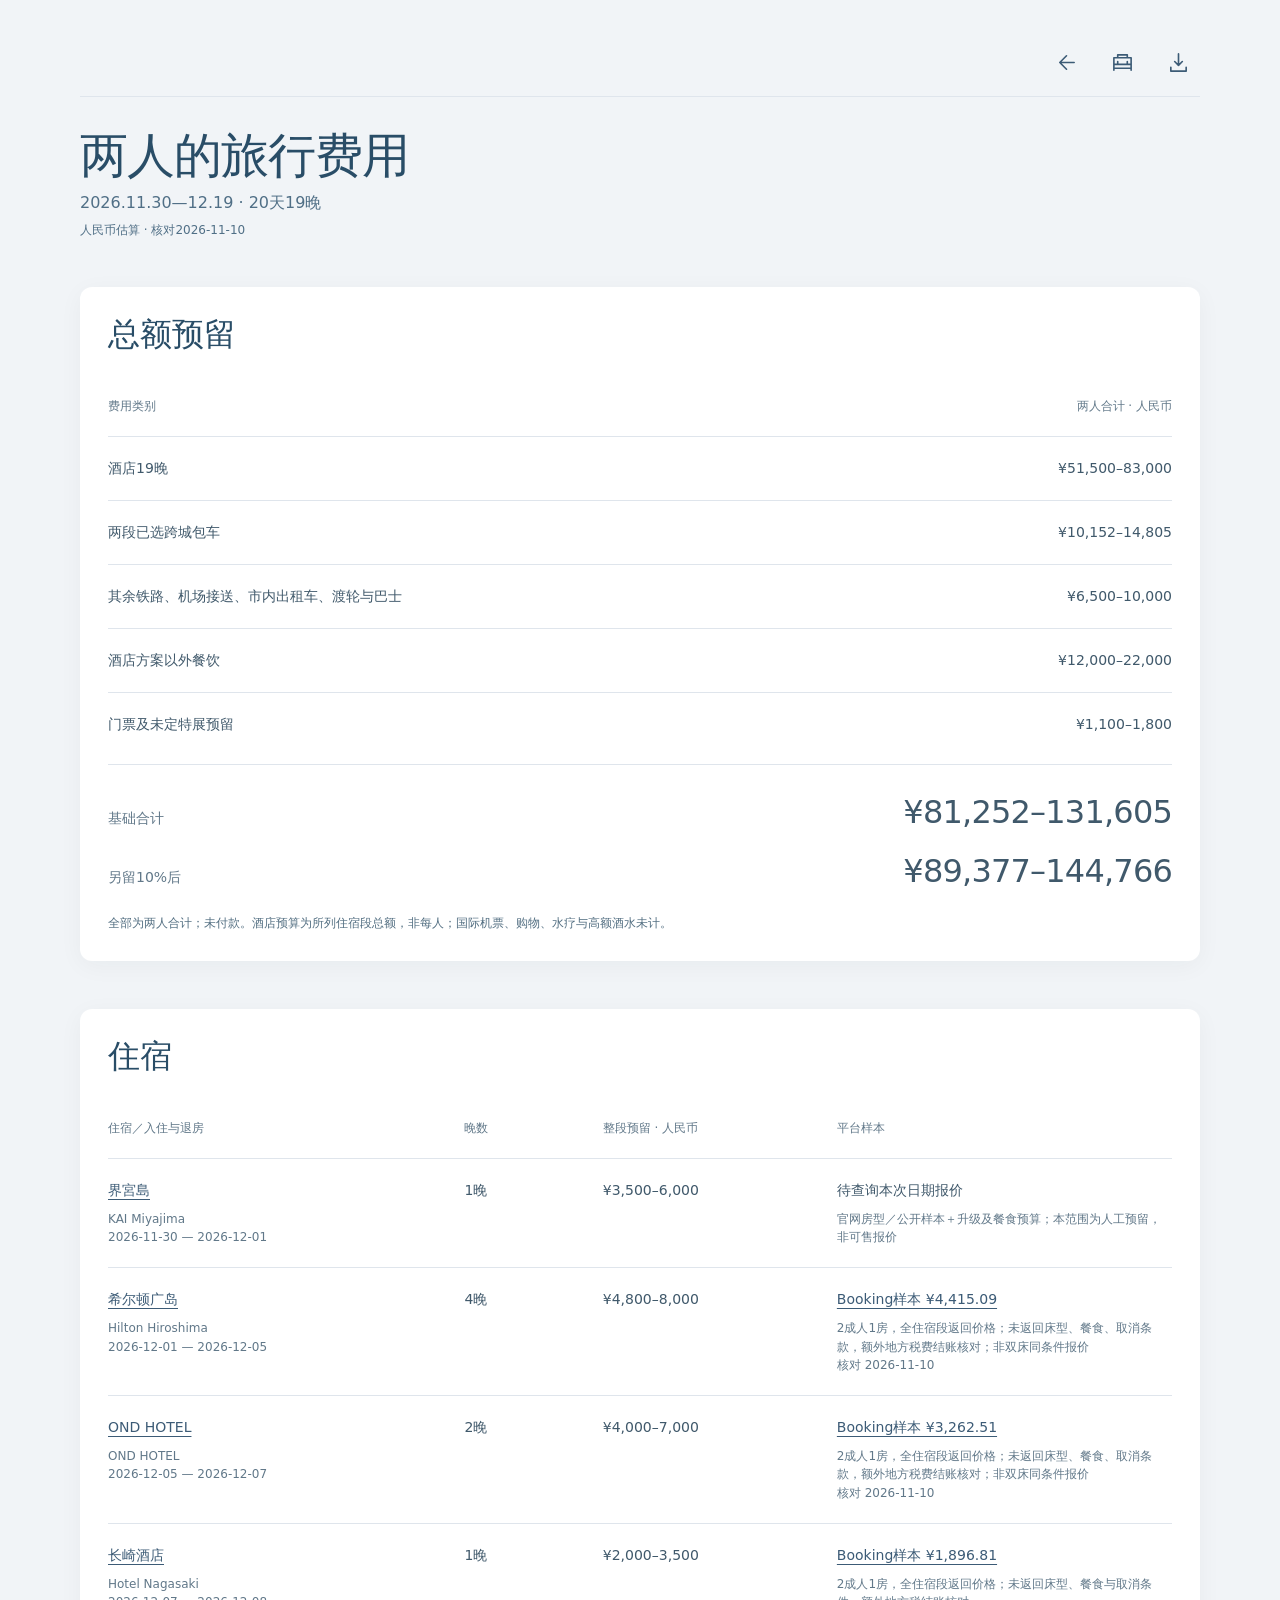
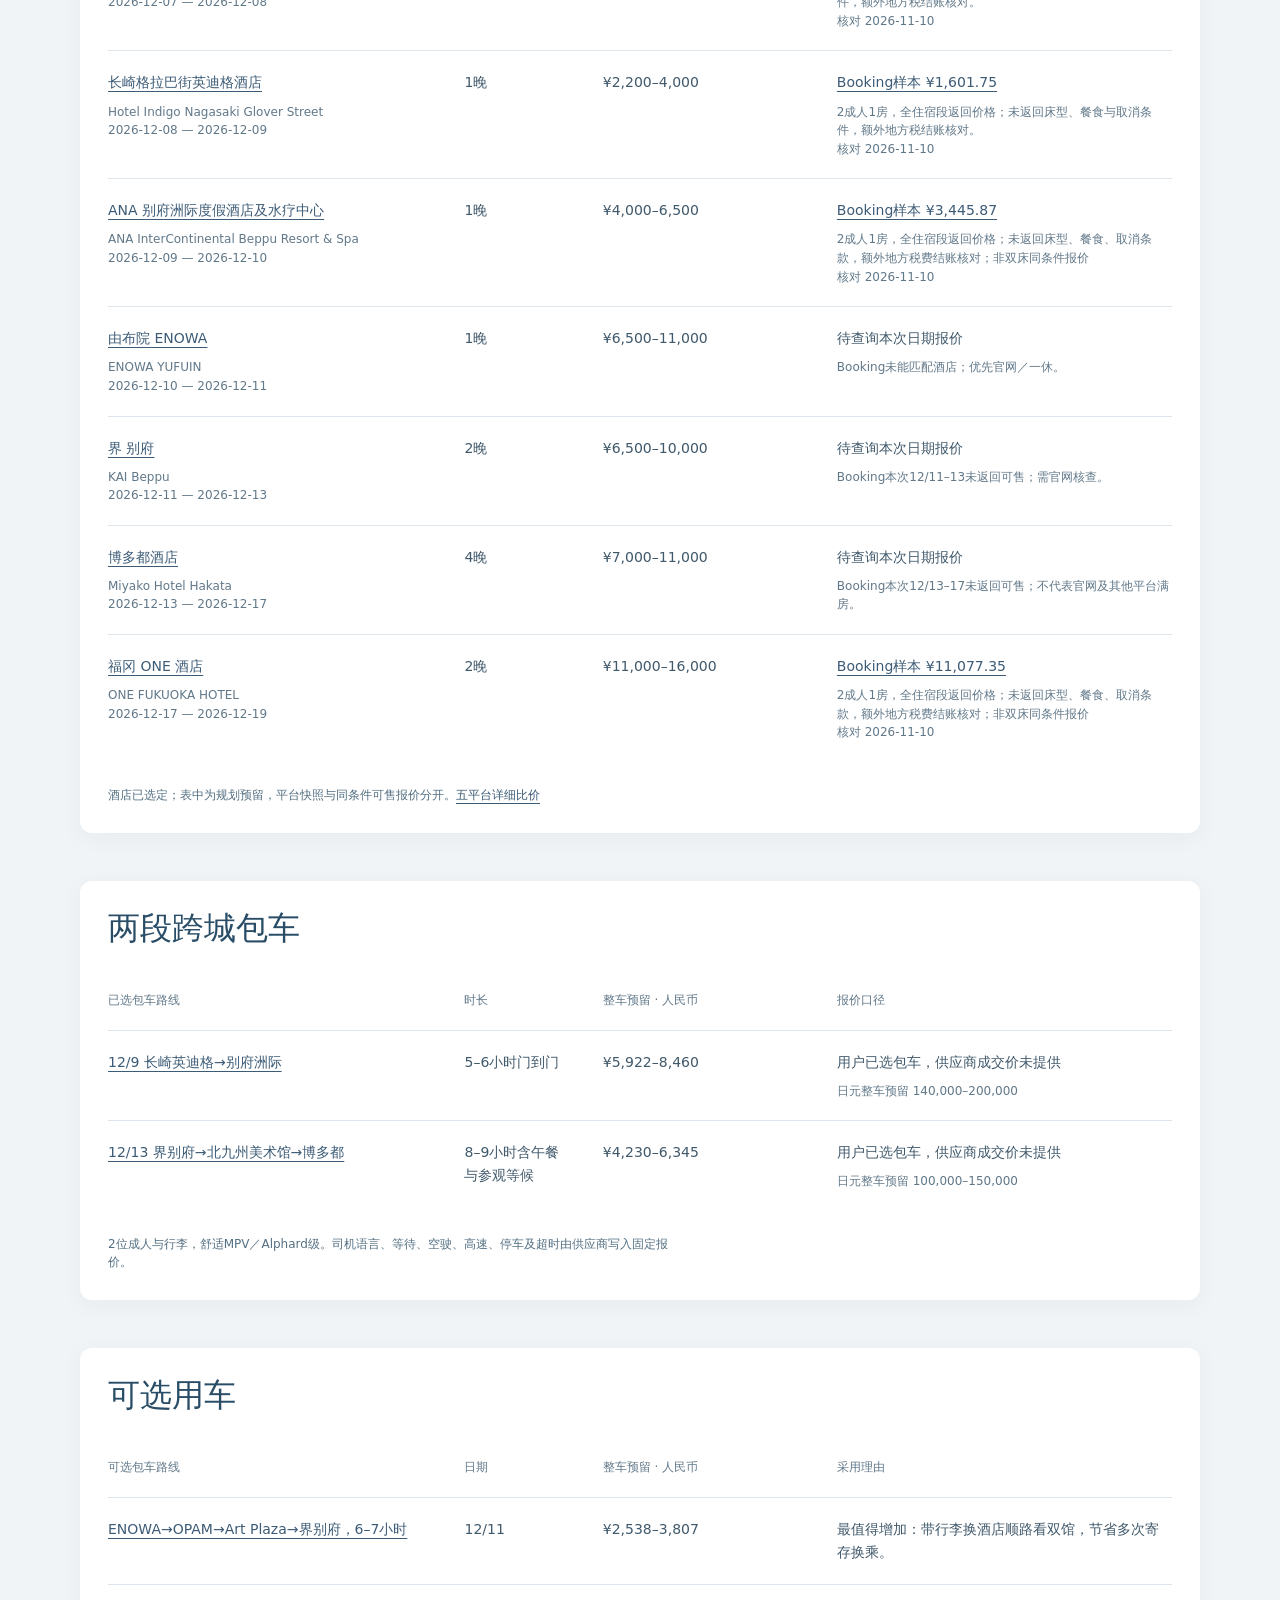
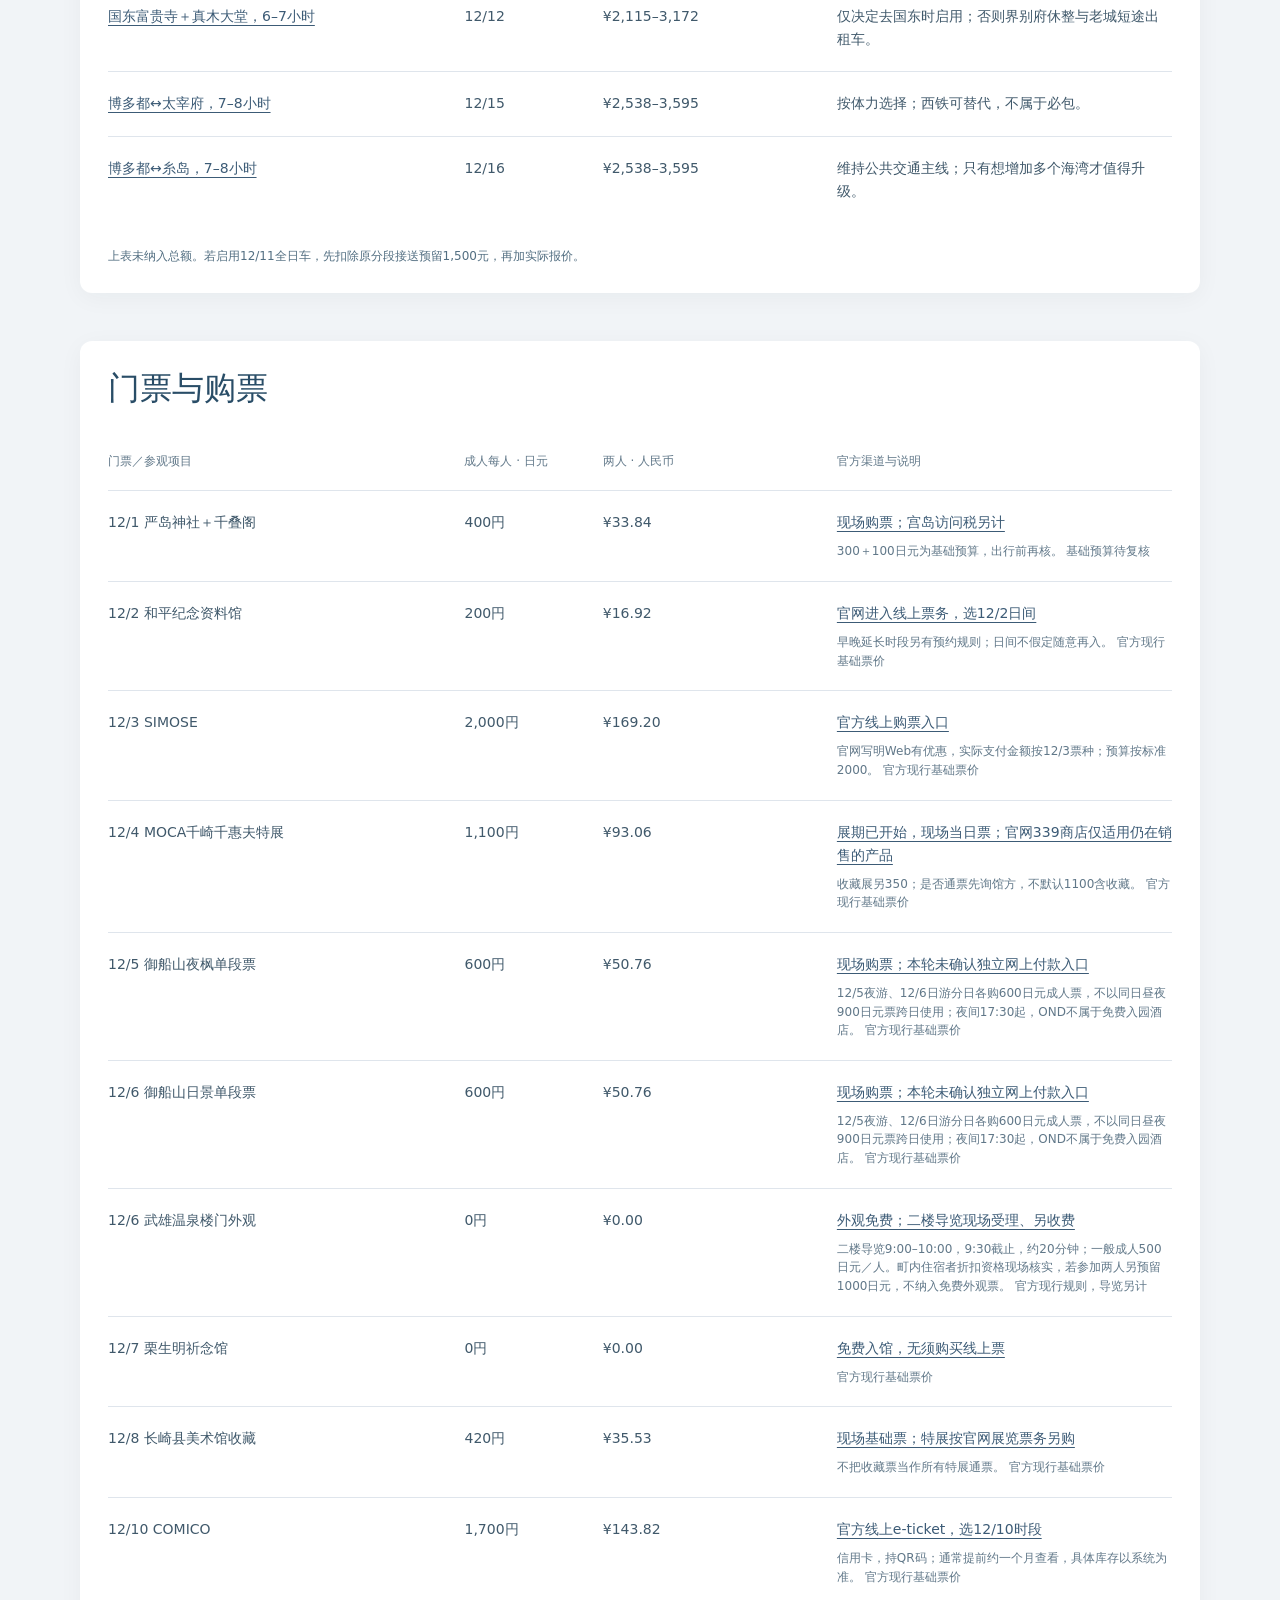
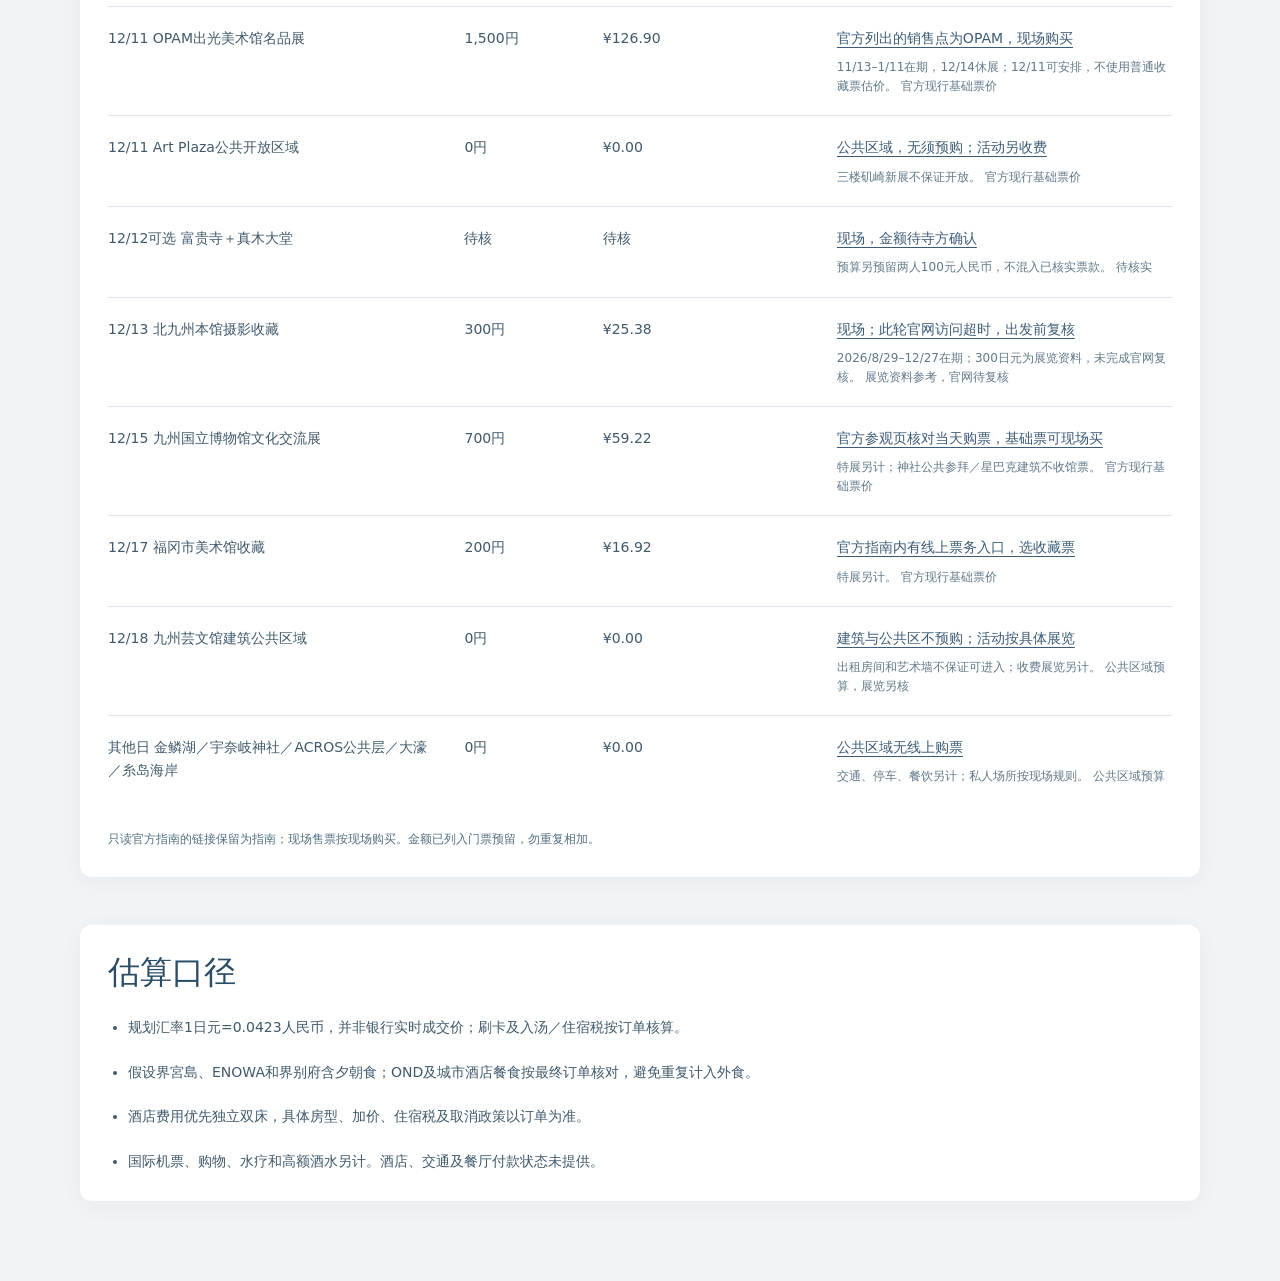
==== cost-estimate.html @ 1d4e9d7d "Coordinate blue typography and simplify daily itinerary timeline" ====
<!doctype html><html lang="zh-CN"><head><meta charset="utf-8"><meta name="viewport" content="width=device-width,initial-scale=1,viewport-fit=cover"><meta name="theme-color" content="#f1f4f7"><title>旅行费用｜广岛与北九州</title><link rel="stylesheet" href="style.css?v=20261110-blue"><link rel="stylesheet" href="layout.css?v=20261110-blue"><link rel="stylesheet" href="cost-layout.css?v=20261110-blue"><link rel="stylesheet" href="design-system.css?v=20261110-blue"></head><body class="cost-page"><a class="skip-link" href="#cost-content">跳到费用明细</a><main id="cost-content" class="cost-content"><nav class="utility-bar" aria-label="费用资料"><a class="utility-icon" aria-label="返回行前预约" title="返回行前预约" href="index.html#booking"><svg viewBox="0 0 24 24" fill="none" stroke="currentColor" stroke-width="1.7" stroke-linecap="round" stroke-linejoin="round" aria-hidden="true"><path d="m12 5-7 7 7 7M5 12h15"/></svg></a><a class="utility-icon" aria-label="查看酒店比价" title="查看酒店比价" href="hotels.html"><svg viewBox="0 0 24 24" fill="none" stroke="currentColor" stroke-width="1.7" stroke-linecap="round" stroke-linejoin="round" aria-hidden="true"><path d="M3 20V7h18v13M3 14h18M7 7V4h10v3M7 14v-3m10 3v-3M3 18h18"/></svg></a><a class="utility-icon" aria-label="下载费用表" title="下载费用表" href="cost-estimate.csv" download><svg viewBox="0 0 24 24" fill="none" stroke="currentColor" stroke-width="1.7" stroke-linecap="round" stroke-linejoin="round" aria-hidden="true"><path d="M12 3v12m-4-4 4 4 4-4M4 17v4h16v-4"/></svg></a></nav><header class="cost-intro"><h1>两人的旅行费用</h1><p>2026.11.30—12.19 · 20天19晚</p><p class="cost-note">人民币估算 · 核对2026-11-10</p></header><section class="cost-section" id="total"><h2>总额预留</h2><div class="cost-table-scroll" role="region" tabindex="0" aria-label="费用类别明细，窄屏可横向滚动"><table class="cost-table summary"><thead><tr><th scope="col">费用类别</th><th scope="col">两人合计 · 人民币</th></tr></thead><tbody><tr><td>酒店19晚</td><td>¥51,500–83,000</td></tr><tr><td>两段已选跨城包车</td><td>¥10,152–14,805</td></tr><tr><td>其余铁路、机场接送、市内出租车、渡轮与巴士</td><td>¥6,500–10,000</td></tr><tr><td>酒店方案以外餐饮</td><td>¥12,000–22,000</td></tr><tr><td>门票及未定特展预留</td><td>¥1,100–1,800</td></tr></tbody></table></div><dl class="cost-totals"><div><dt>基础合计</dt><dd>¥81,252–131,605</dd></div><div><dt>另留10%后</dt><dd>¥89,377–144,766</dd></div></dl><p class="cost-note">全部为两人合计；未付款。酒店预算为所列住宿段总额，非每人；国际机票、购物、水疗与高额酒水未计。</p></section><section class="cost-section" id="hotels"><h2>住宿</h2><div class="cost-table-scroll" role="region" tabindex="0" aria-label="住宿／入住与退房明细，窄屏可横向滚动"><table class="cost-table detail"><thead><tr><th scope="col">住宿／入住与退房</th><th scope="col">晚数</th><th scope="col">整段预留 · 人民币</th><th scope="col">平台样本</th></tr></thead><tbody><tr><td><a href="https://hoshinoresorts.com/ja/hotels/kaimiyajima/" target="_blank" rel="noopener noreferrer">界宮島</a><small>KAI Miyajima<br>2026-11-30 — 2026-12-01</small></td><td>1晚</td><td>¥3,500–6,000</td><td>待查询本次日期报价<small>官网房型／公开样本＋升级及餐食预算；本范围为人工预留，非可售报价</small></td></tr><tr><td><a href="https://hiroshima.hiltonjapan.co.jp/rooms/" target="_blank" rel="noopener noreferrer">希尔顿广岛</a><small>Hilton Hiroshima<br>2026-12-01 — 2026-12-05</small></td><td>4晚</td><td>¥4,800–8,000</td><td><a href="https://www.booking.com/hotel/jp/hilton-hiroshima.html" target="_blank" rel="noopener noreferrer">Booking样本 ¥4,415.09</a><small>2成人1房，全住宿段返回价格；未返回床型、餐食、取消条款，额外地方税费结账核对；非双床同条件报价<br>核对 2026-11-10</small></td></tr><tr><td><a href="https://www.ondhotel.jp/stay/" target="_blank" rel="noopener noreferrer">OND HOTEL</a><small>OND HOTEL<br>2026-12-05 — 2026-12-07</small></td><td>2晚</td><td>¥4,000–7,000</td><td><a href="https://www.booking.com/hotel/jp/ond-ondohoteru.html" target="_blank" rel="noopener noreferrer">Booking样本 ¥3,262.51</a><small>2成人1房，全住宿段返回价格；未返回床型、餐食、取消条款，额外地方税费结账核对；非双床同条件报价<br>核对 2026-11-10</small></td></tr><tr><td><a href="https://hotel-nagasaki.jp/tw/" target="_blank" rel="noopener noreferrer">长崎酒店</a><small>Hotel Nagasaki<br>2026-12-07 — 2026-12-08</small></td><td>1晚</td><td>¥2,000–3,500</td><td><a href="https://www.booking.com/hotel/jp/nagasaki.html" target="_blank" rel="noopener noreferrer">Booking样本 ¥1,896.81</a><small>2成人1房，全住宿段返回价格；未返回床型、餐食与取消条件，额外地方税结账核对。<br>核对 2026-11-10</small></td></tr><tr><td><a href="https://nagasaki.hotelindigo.com/" target="_blank" rel="noopener noreferrer">长崎格拉巴街英迪格酒店</a><small>Hotel Indigo Nagasaki Glover Street<br>2026-12-08 — 2026-12-09</small></td><td>1晚</td><td>¥2,200–4,000</td><td><a href="https://www.booking.com/hotel/jp/indigo-nagasaki-glover-street-an-ihg.html" target="_blank" rel="noopener noreferrer">Booking样本 ¥1,601.75</a><small>2成人1房，全住宿段返回价格；未返回床型、餐食与取消条件，额外地方税结账核对。<br>核对 2026-11-10</small></td></tr><tr><td><a href="https://anaicbeppu.com/faq/" target="_blank" rel="noopener noreferrer">ANA 别府洲际度假酒店及水疗中心</a><small>ANA InterContinental Beppu Resort &amp; Spa<br>2026-12-09 — 2026-12-10</small></td><td>1晚</td><td>¥4,000–6,500</td><td><a href="https://www.booking.com/hotel/jp/intercontinental-ana-beppu-resort-spa.html" target="_blank" rel="noopener noreferrer">Booking样本 ¥3,445.87</a><small>2成人1房，全住宿段返回价格；未返回床型、餐食、取消条款，额外地方税费结账核对；非双床同条件报价<br>核对 2026-11-10</small></td></tr><tr><td><a href="https://enowa-yufuin.jp/" target="_blank" rel="noopener noreferrer">由布院 ENOWA</a><small>ENOWA YUFUIN<br>2026-12-10 — 2026-12-11</small></td><td>1晚</td><td>¥6,500–11,000</td><td>待查询本次日期报价<small>Booking未能匹配酒店；优先官网／一休。</small></td></tr><tr><td><a href="https://hoshinoresorts.com/ja/hotels/kaibeppu/" target="_blank" rel="noopener noreferrer">界 别府</a><small>KAI Beppu<br>2026-12-11 — 2026-12-13</small></td><td>2晚</td><td>¥6,500–10,000</td><td>待查询本次日期报价<small>Booking本次12/11–13未返回可售；需官网核查。</small></td></tr><tr><td><a href="https://www.miyakohotels.ne.jp/hakata/stay/" target="_blank" rel="noopener noreferrer">博多都酒店</a><small>Miyako Hotel Hakata<br>2026-12-13 — 2026-12-17</small></td><td>4晚</td><td>¥7,000–11,000</td><td>待查询本次日期报价<small>Booking本次12/13–17未返回可售；不代表官网及其他平台满房。</small></td></tr><tr><td><a href="https://onefukuokahotel.jp/rooms/terrace-twin/" target="_blank" rel="noopener noreferrer">福冈 ONE 酒店</a><small>ONE FUKUOKA HOTEL<br>2026-12-17 — 2026-12-19</small></td><td>2晚</td><td>¥11,000–16,000</td><td><a href="https://www.booking.com/hotel/jp/one-fukuoka.html" target="_blank" rel="noopener noreferrer">Booking样本 ¥11,077.35</a><small>2成人1房，全住宿段返回价格；未返回床型、餐食、取消条款，额外地方税费结账核对；非双床同条件报价<br>核对 2026-11-10</small></td></tr></tbody></table></div><p class="cost-note">酒店已选定；表中为规划预留，平台快照与同条件可售报价分开。<a href="hotels.html" target="_blank" rel="noopener noreferrer">五平台详细比价</a></p></section><section class="cost-section" id="charters"><h2>两段跨城包车</h2><div class="cost-table-scroll" role="region" tabindex="0" aria-label="已选包车路线明细，窄屏可横向滚动"><table class="cost-table detail"><thead><tr><th scope="col">已选包车路线</th><th scope="col">时长</th><th scope="col">整车预留 · 人民币</th><th scope="col">报价口径</th></tr></thead><tbody><tr><td><a href="https://www.citycab.jp/taxi-introduction/" target="_blank" rel="noopener noreferrer">12/9 长崎英迪格→别府洲际</a></td><td>5–6小时门到门</td><td>¥5,922–8,460</td><td>用户已选包车，供应商成交价未提供<small>日元整车预留 140,000–200,000</small></td></tr><tr><td><a href="https://kamenoi.co.jp/taxi/campaign/" target="_blank" rel="noopener noreferrer">12/13 界别府→北九州美术馆→博多都</a></td><td>8–9小时含午餐与参观等候</td><td>¥4,230–6,345</td><td>用户已选包车，供应商成交价未提供<small>日元整车预留 100,000–150,000</small></td></tr></tbody></table></div><p class="cost-note">2位成人与行李，舒适MPV／Alphard级。司机语言、等待、空驶、高速、停车及超时由供应商写入固定报价。</p></section><section class="cost-section" id="optional"><h2>可选用车</h2><div class="cost-table-scroll" role="region" tabindex="0" aria-label="可选包车路线明细，窄屏可横向滚动"><table class="cost-table detail"><thead><tr><th scope="col">可选包车路线</th><th scope="col">日期</th><th scope="col">整车预留 · 人民币</th><th scope="col">采用理由</th></tr></thead><tbody><tr><td><a href="https://kamenoi.co.jp/taxi/campaign/" target="_blank" rel="noopener noreferrer">ENOWA→OPAM→Art Plaza→界别府，6–7小时</a></td><td>12/11</td><td>¥2,538–3,807</td><td>最值得增加：带行李换酒店顺路看双馆，节省多次寄存换乘。</td></tr><tr><td><a href="https://kamenoi.co.jp/taxi/campaign/" target="_blank" rel="noopener noreferrer">国东富贵寺＋真木大堂，6–7小时</a></td><td>12/12</td><td>¥2,115–3,172</td><td>仅决定去国东时启用；否则界别府休整与老城短途出租车。</td></tr><tr><td><a href="https://kamenoi.co.jp/taxi/campaign/" target="_blank" rel="noopener noreferrer">博多都↔太宰府，7–8小时</a></td><td>12/15</td><td>¥2,538–3,595</td><td>按体力选择；西铁可替代，不属于必包。</td></tr><tr><td><a href="https://kamenoi.co.jp/taxi/campaign/" target="_blank" rel="noopener noreferrer">博多都↔糸岛，7–8小时</a></td><td>12/16</td><td>¥2,538–3,595</td><td>维持公共交通主线；只有想增加多个海湾才值得升级。</td></tr></tbody></table></div><p class="cost-note">上表未纳入总额。若启用12/11全日车，先扣除原分段接送预留1,500元，再加实际报价。</p></section><section class="cost-section" id="tickets"><h2>门票与购票</h2><div class="cost-table-scroll" role="region" tabindex="0" aria-label="门票／参观项目明细，窄屏可横向滚动"><table class="cost-table detail"><thead><tr><th scope="col">门票／参观项目</th><th scope="col">成人每人 · 日元</th><th scope="col">两人 · 人民币</th><th scope="col">官方渠道与说明</th></tr></thead><tbody><tr><td>12/1 严岛神社＋千叠阁</td><td>400円</td><td>¥33.84</td><td><a href="https://www.miyajima.or.jp/" target="_blank" rel="noopener noreferrer">现场购票；宫岛访问税另计</a><small>300＋100日元为基础预算，出行前再核。 基础预算待复核</small></td></tr><tr><td>12/2 和平纪念资料馆</td><td>200円</td><td>¥16.92</td><td><a href="https://hpmmuseum.jp/" target="_blank" rel="noopener noreferrer">官网进入线上票务，选12/2日间</a><small>早晚延长时段另有预约规则；日间不假定随意再入。 官方现行基础票价</small></td></tr><tr><td>12/3 SIMOSE</td><td>2,000円</td><td>¥169.20</td><td><a href="https://simose-museum.jp/tickets/" target="_blank" rel="noopener noreferrer">官方线上购票入口</a><small>官网写明Web有优惠，实际支付金额按12/3票种；预算按标准2000。 官方现行基础票价</small></td></tr><tr><td>12/4 MOCA千崎千惠夫特展</td><td>1,100円</td><td>¥93.06</td><td><a href="https://www.hiroshima-moca.jp/exhibition/senzakichieo" target="_blank" rel="noopener noreferrer">展期已开始，现场当日票；官网339商店仅适用仍在销售的产品</a><small>收藏展另350；是否通票先询馆方，不默认1100含收藏。 官方现行基础票价</small></td></tr><tr><td>12/5 御船山夜枫单段票</td><td>600円</td><td>¥50.76</td><td><a href="https://www.mifuneyamarakuen.jp/autumn/" target="_blank" rel="noopener noreferrer">现场购票；本轮未确认独立网上付款入口</a><small>12/5夜游、12/6日游分日各购600日元成人票，不以同日昼夜900日元票跨日使用；夜间17:30起，OND不属于免费入园酒店。 官方现行基础票价</small></td></tr><tr><td>12/6 御船山日景单段票</td><td>600円</td><td>¥50.76</td><td><a href="https://www.mifuneyamarakuen.jp/autumn/" target="_blank" rel="noopener noreferrer">现场购票；本轮未确认独立网上付款入口</a><small>12/5夜游、12/6日游分日各购600日元成人票，不以同日昼夜900日元票跨日使用；夜间17:30起，OND不属于免费入园酒店。 官方现行基础票价</small></td></tr><tr><td>12/6 武雄温泉楼门外观</td><td>0円</td><td>¥0.00</td><td><a href="https://www.takeo-kk.net/sightseeing/001373.php" target="_blank" rel="noopener noreferrer">外观免费；二楼导览现场受理、另收费</a><small>二楼导览9:00–10:00，9:30截止，约20分钟；一般成人500日元／人。町内住宿者折扣资格现场核实，若参加两人另预留1000日元，不纳入免费外观票。 官方现行规则，导览另计</small></td></tr><tr><td>12/7 栗生明祈念馆</td><td>0円</td><td>¥0.00</td><td><a href="https://www.peace-nagasaki.go.jp/guide" target="_blank" rel="noopener noreferrer">免费入馆，无须购买线上票</a><small> 官方现行基础票价</small></td></tr><tr><td>12/8 长崎县美术馆收藏</td><td>420円</td><td>¥35.53</td><td><a href="https://www.nagasaki-museum.jp/english/visit/info" target="_blank" rel="noopener noreferrer">现场基础票；特展按官网展览票务另购</a><small>不把收藏票当作所有特展通票。 官方现行基础票价</small></td></tr><tr><td>12/10 COMICO</td><td>1,700円</td><td>¥143.82</td><td><a href="https://reserva.be/comicoartmuseumyufuin" target="_blank" rel="noopener noreferrer">官方线上e-ticket，选12/10时段</a><small>信用卡，持QR码；通常提前约一个月查看，具体库存以系统为准。 官方现行基础票价</small></td></tr><tr><td>12/11 OPAM出光美术馆名品展</td><td>1,500円</td><td>¥126.90</td><td><a href="https://www.opam.jp/exhibitions/detail/a56e8223-b250-4c01-a096-1a25013ea3de" target="_blank" rel="noopener noreferrer">官方列出的销售点为OPAM，现场购买</a><small>11/13–1/11在期，12/14休展；12/11可安排，不使用普通收藏票估价。 官方现行基础票价</small></td></tr><tr><td>12/11 Art Plaza公共开放区域</td><td>0円</td><td>¥0.00</td><td><a href="https://www.art-plaza.jp/" target="_blank" rel="noopener noreferrer">公共区域，无须预购；活动另收费</a><small>三楼矶崎新展不保证开放。 官方现行基础票价</small></td></tr><tr><td>12/12可选 富贵寺＋真木大堂</td><td>待核</td><td>待核</td><td><a href="https://www.makiodo.jp/access.html" target="_blank" rel="noopener noreferrer">现场，金额待寺方确认</a><small>预算另预留两人100元人民币，不混入已核实票款。 待核实</small></td></tr><tr><td>12/13 北九州本馆摄影收藏</td><td>300円</td><td>¥25.38</td><td><a href="https://kmma.jp/exhibition/collection2-photograph/" target="_blank" rel="noopener noreferrer">现场；此轮官网访问超时，出发前复核</a><small>2026/8/29–12/27在期；300日元为展览资料，未完成官网复核。 展览资料参考，官网待复核</small></td></tr><tr><td>12/15 九州国立博物馆文化交流展</td><td>700円</td><td>¥59.22</td><td><a href="https://www.kyuhaku.jp/visit/visit_qanda.html" target="_blank" rel="noopener noreferrer">官方参观页核对当天购票，基础票可现场买</a><small>特展另计；神社公共参拜／星巴克建筑不收馆票。 官方现行基础票价</small></td></tr><tr><td>12/17 福冈市美术馆收藏</td><td>200円</td><td>¥16.92</td><td><a href="https://www.fukuoka-art-museum.jp/guide/" target="_blank" rel="noopener noreferrer">官方指南内有线上票务入口，选收藏票</a><small>特展另计。 官方现行基础票价</small></td></tr><tr><td>12/18 九州芸文馆建筑公共区域</td><td>0円</td><td>¥0.00</td><td><a href="https://www.kyushu-geibun.jp/" target="_blank" rel="noopener noreferrer">建筑与公共区不预购；活动按具体展览</a><small>出租房间和艺术墙不保证可进入；收费展览另计。 公共区域预算，展览另核</small></td></tr><tr><td>其他日 金鳞湖／宇奈岐神社／ACROS公共层／大濠／糸岛海岸</td><td>0円</td><td>¥0.00</td><td><a href="https://yokanavi.com/" target="_blank" rel="noopener noreferrer">公共区域无线上购票</a><small>交通、停车、餐饮另计；私人场所按现场规则。 公共区域预算</small></td></tr></tbody></table></div><p class="cost-note">只读官方指南的链接保留为指南；现场售票按现场购买。金额已列入门票预留，勿重复相加。</p></section><section class="cost-section" id="notes"><h2>估算口径</h2><ul class="cost-assumptions"><li>规划汇率1日元=0.0423人民币，并非银行实时成交价；刷卡及入汤／住宿税按订单核算。</li><li>假设界宮島、ENOWA和界别府含夕朝食；OND及城市酒店餐食按最终订单核对，避免重复计入外食。</li><li>酒店费用优先独立双床，具体房型、加价、住宿税及取消政策以订单为准。</li><li>国际机票、购物、水疗和高额酒水另计。酒店、交通及餐厅付款状态未提供。</li></ul></section></main></body></html>
---- style.css ----
*{box-sizing:border-box}html{scroll-padding-top:104px;color-scheme:light}body{margin:0;background:var(--paper);color:var(--ink);font:16px/1.75 var(--font);-webkit-font-smoothing:antialiased}a{color:var(--green);text-underline-offset:4px;text-decoration-thickness:1px}button,input,select{font:inherit}button,a,select{-webkit-tap-highlight-color:transparent}button,a{touch-action:manipulation}button{cursor:pointer}button:disabled{cursor:default;opacity:.55}a:focus-visible,button:focus-visible,select:focus-visible,summary:focus-visible{outline:3px solid var(--green);outline-offset:4px}::selection{background:var(--green);color:white}h1,h2,h3,p,figure,dl,dd{margin:0}h1,h2,h3{line-height:1.35;text-wrap:balance}h1,h2{font-family:var(--serif);font-weight:600}h1{font-size:clamp(32px,4.4vw,60px);letter-spacing:-.025em}h2{font-size:clamp(26px,2.5vw,36px)}h3{font-size:22px;font-weight:600}img{display:block;max-width:100%;height:auto}button,select{color:var(--ink)}[hidden]{display:none!important}.muted,.meta{color:var(--muted)}.meta,figcaption,.small{font-size:13px;line-height:1.65}.flow>*+*{margin-top:16px}.measure{max-width:72ch}.page-intro{display:grid;gap:16px;margin-bottom:32px}.page-intro p{max-width:70ch}.app-header{background:var(--paper);border-bottom:1px solid var(--line)}.header-inner,.footer-inner,.app-content{width:min(calc(100% - var(--gutter)*2),1240px);margin-inline:auto}.header-inner{height:94px;display:flex;justify-content:space-between;align-items:center;gap:24px}.wordmark{text-decoration:none;color:var(--ink);font-family:var(--serif);font-size:24px;font-weight:600;line-height:1.3}.wordmark span{display:block;font:12px/1.8 var(--font);letter-spacing:.13em;color:var(--muted);margin-top:4px}.header-link{font-size:14px;min-height:44px;display:flex;align-items:center}.app-nav{position:sticky;top:0;z-index:20;display:flex;gap:8px;justify-content:center;background:var(--paper);padding:12px 24px;border-bottom:1px solid var(--line)}.app-nav a{font-size:15px;min-height:44px;display:flex;align-items:center;justify-content:center;padding:8px 24px;text-decoration:none;border-radius:10px;color:var(--muted);transition:background .18s,color .18s}.app-nav a[aria-current="page"]{background:var(--green);color:white}
@media(hover:hover) and (pointer:fine){.app-nav a:hover:not([aria-current]){background:var(--soft);color:var(--green)}}
.app-content{padding-block:40px 64px;min-height:65vh}.app-footer{border-top:1px solid var(--line);padding:32px 0 40px}.footer-inner{display:grid;gap:8px;font-size:13px;color:var(--muted)}.footer-links,.actions{display:flex;flex-wrap:wrap;gap:12px;align-items:center}.footer-links{margin-top:8px;gap:24px}.skip-link{position:absolute;left:16px;top:-100px;background:white;padding:12px 20px;z-index:100}.skip-link:focus{top:12px}.button{display:inline-flex;align-items:center;justify-content:center;min-height:46px;padding:10px 20px;gap:8px;background:var(--surface);border:1px solid var(--line);border-radius:10px;text-decoration:none;color:var(--ink);font-size:14px;font-weight:500;line-height:1.5;transition:transform .16s,background .16s,border-color .16s}.button.primary{background:var(--green);border-color:var(--green);color:#fff}
@media(hover:hover) and (pointer:fine){.button:hover{transform:translateY(-2px);border-color:var(--green)}}
.button:active{transform:translateY(1px)}.button[aria-pressed="true"]{background:var(--green);color:white;border-color:var(--green)}.text-link{display:inline-flex;min-height:44px;align-items:center;font-size:14px}.section-title{display:flex;align-items:end;justify-content:space-between;gap:24px;margin:48px 0 24px}.section-title p{font-size:14px;color:var(--muted);margin-top:8px}.pill{display:inline-flex;padding:4px 10px;border-radius:6px;background:var(--soft);font-size:12px;color:var(--green);font-weight:500}.tags{display:flex;flex-wrap:wrap;gap:8px}.hero-grid{display:grid;grid-template-columns:1.6fr 1fr;gap:24px}.cover-card{overflow:hidden;background:var(--surface);border:1px solid var(--line);border-radius:var(--radius)}.cover-card img{width:100%;aspect-ratio:21/9;object-fit:cover}.cover-copy{padding:28px 32px;display:grid;gap:16px}.cover-copy h1{font-size:clamp(30px,3.3vw,46px)}.side-story{display:flex;flex-direction:column;background:var(--green);color:white;border-radius:var(--radius);padding:32px}.side-story .meta{color:#d9e4da}.side-story h2{font-size:30px;margin:12px 0 16px}.side-story .button{align-self:start;margin-top:24px}.side-story figure{margin-top:auto;padding-top:24px}.side-story img{width:100%;aspect-ratio:16/9;object-fit:cover;border-radius:8px}.side-story figcaption{color:#d9e4da;margin-top:8px}.route-grid{display:grid;grid-template-columns:repeat(6,minmax(0,1fr));gap:12px}.route-stop{padding:20px 16px;background:var(--surface);border:1px solid var(--line);border-radius:12px}.route-stop h3{font-size:17px;margin-bottom:8px}.route-stop .night{display:block;margin-top:8px;font-size:24px;font-family:var(--serif)}.story-grid{display:grid;grid-template-columns:repeat(3,minmax(0,1fr));gap:24px}.story-card{background:var(--surface);border:1px solid var(--line);border-radius:var(--radius);overflow:hidden;display:flex;flex-direction:column}.story-photo{overflow:hidden}.story-photo img{width:100%;aspect-ratio:4/3;object-fit:cover;transition:transform .3s}
@media(hover:hover) and (pointer:fine){.story-card:hover .story-photo img{transform:scale(1.025)}}
.story-body{padding:24px;display:flex;flex-direction:column;gap:12px;flex:1}.story-body h3{font-family:var(--serif)}.story-body p{font-size:15px}.story-body .button{margin-top:auto;align-self:start}.photo-credit{padding:0 24px 16px;color:var(--muted);font-size:13px}.photo-credit a{color:inherit}.notice{padding:24px 28px;background:var(--soft);border-radius:12px;margin-top:24px}.notice h3{font-size:18px;margin-bottom:8px}.notice p{font-size:14px;max-width:85ch}.filter-row{display:flex;align-items:center;gap:16px;flex-wrap:wrap;margin-bottom:24px}.filter-row label{font-size:14px;font-weight:500}.filter-row select{min-height:46px;border:1px solid var(--line);border-radius:10px;padding:8px 40px 8px 14px;background:var(--surface);max-width:100%}.breadcrumb{display:flex;gap:12px;flex-wrap:wrap;margin-bottom:24px;font-size:14px}.detail-title{max-width:900px;display:grid;gap:16px;margin-bottom:32px}.detail-title h1{font-size:clamp(30px,4vw,48px)}.detail-grid{display:grid;grid-template-columns:minmax(0,1.6fr) minmax(260px,1fr);gap:32px;align-items:start}.detail-photo img{width:100%;aspect-ratio:3/2;object-fit:cover;border-radius:var(--radius)}.detail-photo figcaption{margin-top:10px;color:var(--muted)}.reading-card{padding:28px;background:var(--surface);border:1px solid var(--line);border-radius:var(--radius)}.reading-card h2{font-size:24px;margin-bottom:16px}.reading-card h3{font-size:18px;margin-bottom:12px}.reading-card p+p{margin-top:16px}.info-list{display:grid;gap:24px}.info-list dt{font-size:13px;color:var(--muted);margin-bottom:6px}.info-list dd{font-size:15px}.detail-block{margin-top:32px}.detail-block h2{margin-bottom:20px}.photo-pair{display:grid;grid-template-columns:repeat(2,minmax(0,1fr));gap:24px}.photo-pair img{width:100%;aspect-ratio:3/2;object-fit:cover;border-radius:12px}.photo-pair figcaption{margin-top:8px;color:var(--muted)}.source-links{display:flex;flex-wrap:wrap;gap:8px 20px;margin-top:20px;font-size:13px}.source-links a{min-height:32px;display:inline-flex;align-items:center}.day-grid{display:grid;grid-template-columns:repeat(3,minmax(0,1fr));gap:20px}.day-card{padding:24px;border:1px solid var(--line);border-radius:var(--radius);background:var(--surface);display:flex;flex-direction:column;gap:12px}.day-card h3{font-size:20px;min-height:54px;font-family:var(--serif)}.day-card .day-num{font-size:13px;color:var(--green)}.day-card .day-date{font-size:28px;font-family:var(--serif)}.day-card .meta{font-size:13px}.day-card .button{align-self:start;margin-top:auto}.day-card .summary{font-size:14px;color:var(--muted)}.day-layout{display:grid;grid-template-columns:minmax(0,1.7fr) minmax(260px,1fr);gap:24px;align-items:start}.schedule{background:var(--surface);border:1px solid var(--line);border-radius:var(--radius);padding:8px 28px}.session{display:grid;grid-template-columns:56px minmax(0,1fr);gap:20px;padding:24px 0;border-bottom:1px solid var(--line)}.session:last-child{border-bottom:0}.session h2{font:500 14px var(--font);color:var(--green);padding-top:5px}.session p{font-size:16px}.day-sidebar{display:grid;gap:20px}.day-sidebar .reading-card{padding:24px}.disclosure{margin-top:20px;background:var(--surface);border:1px solid var(--line);border-radius:12px;padding:0 24px}.disclosure summary{cursor:pointer;padding:18px 0;font-weight:500}.disclosure>div{padding-bottom:24px}.disclosure dl{display:grid;gap:20px}.hotel-grid{display:grid;grid-template-columns:repeat(2,minmax(0,1fr));gap:24px}.hotel-card{overflow:hidden;background:var(--surface);border:1px solid var(--line);border-radius:var(--radius)}.hotel-card img{width:100%;aspect-ratio:16/9;object-fit:cover}.hotel-card .story-body{gap:16px}.hotel-card .english{font-size:13px;color:var(--muted)}.hotel-card h3{font-size:24px}.hotel-card .info-list{gap:14px}.comparison-grid{display:grid;grid-template-columns:1fr 1fr;gap:24px}.comparison-grid .reading-card{display:grid;gap:16px}.comparison-grid .reading-card h2{margin:0}.comparison-grid img{width:100%;aspect-ratio:16/9;object-fit:cover;border-radius:8px}.data-table{width:100%;border-collapse:collapse;font-size:14px;background:var(--surface)}.data-table th{text-align:left;font-weight:500;background:var(--soft)}.data-table th,.data-table td{padding:14px 16px;border-bottom:1px solid var(--line);vertical-align:top;overflow-wrap:anywhere}.table-wrap{overflow:auto;border:1px solid var(--line);border-radius:12px;margin-top:24px}.booking-list{display:grid;gap:16px;list-style:none;padding:0;counter-reset:booking}.booking-list li{padding:24px 28px;background:var(--surface);border:1px solid var(--line);border-radius:12px}.booking-list h3{font-size:20px;margin-bottom:10px}.booking-list p{font-size:15px}.platform-grid{display:grid;grid-template-columns:repeat(2,minmax(0,1fr));gap:12px}.platform{border-top:1px solid var(--line);padding-top:16px;display:grid;gap:8px}.platform .actions{gap:8px}.platform h3{font-family:var(--font);font-size:16px}.platform .meta{font-size:12px}.copy-feedback{min-height:24px;font-size:13px;color:var(--green)}.empty-photo{padding:32px;background:var(--soft);min-height:200px;display:grid;align-content:center;gap:16px}.loading-state{padding-block:64px}.inline-title{display:flex;gap:16px;align-items:center;justify-content:space-between}.booking-layout{display:grid;grid-template-columns:1.5fr 1fr;gap:24px;align-items:start}.journal-note{font-family:var(--serif);font-size:23px;line-height:1.6}.nav-back{margin-bottom:24px}.page-subnav{display:flex;gap:12px;flex-wrap:wrap}
@media(min-width:1280px){.cover-copy{padding:32px 40px}.hero-grid{gap:28px}.story-grid{gap:28px}}
@media(max-width:1023px){.hero-grid{grid-template-columns:1.35fr 1fr}.story-grid,.day-grid{grid-template-columns:repeat(2,minmax(0,1fr))}.route-grid{grid-template-columns:repeat(3,minmax(0,1fr))}.cover-copy{padding:24px}.side-story{padding:24px}.app-nav a{padding:8px 16px}.detail-grid,.day-layout{grid-template-columns:minmax(0,1.4fr) minmax(240px,1fr)}}
@media(max-width:767px){.header-inner{height:80px;gap:16px}.wordmark{font-size:20px}.wordmark span{font-size:12px}.header-link{max-width:100px;font-size:12px;text-align:right}.app-nav{position:fixed;top:auto;bottom:0;left:0;right:0;border-top:1px solid var(--line);border-bottom:0;padding:8px 8px calc(8px + env(safe-area-inset-bottom));gap:2px;justify-content:space-between}.app-nav a{padding:6px 3px;font-size:12px;line-height:1.3;min-height:48px;flex:1;max-width:20%;text-align:center;border-radius:8px}.app-content{padding-block:24px 40px}.app-footer{padding-bottom:calc(100px + env(safe-area-inset-bottom))}.hero-grid,.detail-grid,.day-layout,.booking-layout{grid-template-columns:1fr}.cover-card img{aspect-ratio:16/9}.cover-copy h1{font-size:32px}.side-story{display:grid;grid-template-columns:1fr 1fr;gap:0 20px}.side-story h2{font-size:24px}.side-story>figure{grid-column:2;grid-row:1/5;margin:0;padding:0;align-self:center}.side-story>figure img{aspect-ratio:4/5}.side-story>.meta,.side-story>h2,.side-story>p,.side-story>.button{grid-column:1}.side-story .button{margin-top:16px;padding:10px 14px}.side-story figcaption{font-size:13px}.route-grid{grid-template-columns:repeat(2,minmax(0,1fr));gap:10px}.route-stop{padding:16px}.route-stop .night{font-size:22px}.section-title{margin-top:36px;align-items:start}.section-title .text-link{font-size:13px;white-space:nowrap}.story-grid,.day-grid,.hotel-grid,.comparison-grid{grid-template-columns:1fr}.story-body{padding:22px}.story-card .story-photo img{aspect-ratio:3/2}.photo-credit{padding:0 22px 16px}.reading-card{padding:24px}.day-card h3{min-height:0}.day-card{gap:10px}.session{grid-template-columns:42px minmax(0,1fr);gap:12px}.schedule{padding:0 20px}.photo-pair{grid-template-columns:1fr}.page-intro{gap:12px}.hotel-card .platform-grid{grid-template-columns:1fr}.day-sidebar .reading-card{padding:22px}.detail-title{margin-bottom:24px}.table-wrap{margin-inline:0}.data-table th,.data-table td{padding:12px 10px;font-size:13px}.platform-grid{grid-template-columns:1fr}.booking-list li{padding:22px}.detail-photo img{aspect-ratio:4/3}.footer-links{gap:8px 20px}.app-content{min-height:60vh}html{scroll-padding-top:20px}}
@media(max-width:374px){.side-story{display:flex;gap:12px}.side-story>figure{display:none}.side-story h2{margin:0}.cover-copy{padding:22px}.actions .button{max-width:100%;white-space:normal}.filter-row select{width:100%}.data-table th,.data-table td{font-size:12px}.wordmark span{letter-spacing:.07em}}
@media(prefers-reduced-motion:reduce){*,*::before,*::after{scroll-behavior:auto!important;transition:none!important;animation:none!important}}

/* 2026-11-09 · Swiss editorial / quiet indigo. Content and routes are unchanged. */

body{letter-spacing:-.008em;font-variant-numeric:tabular-nums lining-nums}h1,h2,h3{font-synthesis:none}h1,h2{font-weight:400;line-height:1.22}h3{font-weight:500;line-height:1.35}.overlabel{font-family:var(--font);font-size:12px;font-weight:500;letter-spacing:.16em;line-height:1.6;color:var(--green);margin-bottom:12px}.page-intro{gap:12px;padding-block:28px 16px;margin-bottom:36px}.page-intro .overlabel{margin-bottom:4px}.page-intro h1{font-size:clamp(34px,4vw,56px)}.app-content{padding-bottom:80px}.section-title{margin-top:72px;margin-bottom:32px}.section-title .overlabel{margin:0 0 12px}.section-title h2{font-size:34px}.meta{letter-spacing:.025em}.wordmark{font-weight:400}.wordmark span{letter-spacing:.14em}.app-nav{gap:32px;padding-block:10px;background:var(--paper)}.app-nav a{border-radius:0;padding:10px 2px;position:relative}.app-nav a[aria-current="page"]{background:transparent;color:var(--green);font-weight:500}.app-nav a[aria-current="page"]::after{content:'';height:2px;background:var(--green);position:absolute;bottom:1px;left:0;right:0}
@media(hover:hover) and (pointer:fine){.app-nav a:hover:not([aria-current]){background:transparent;color:var(--ink)}}

.cover-card,.story-card,.hotel-card,.day-card,.reading-card,.route-stop{border:0;border-radius:12px;box-shadow:var(--shadow-paper)}.story-card,.hotel-card,.day-card{transition:transform .3s ease,box-shadow .3s ease}
@media(hover:hover) and (pointer:fine){.story-card:hover,.hotel-card:hover,.day-card:hover{transform:translateY(-4px);box-shadow:var(--shadow-hover)}}
.story-body,.cover-copy,.hotel-card .story-body,.day-card{padding:28px}.reading-card,.day-sidebar .reading-card{padding:24px}.story-body{gap:16px}.story-body h3{font-weight:400;font-size:26px}.story-body .button{margin-top:auto}.story-card .story-photo img{aspect-ratio:4/3;transition:transform .65s cubic-bezier(.2,.65,.3,1)}
@media(hover:hover) and (pointer:fine){.story-card:hover .story-photo img{transform:scale(1.035)}}
.photo-credit{font-size:12px;line-height:1.7;padding:0 28px 20px;color:var(--muted)}.story-body>.photo-credit{padding:12px 0 0;margin-top:8px;border-top:1px solid var(--line)}.button{border-radius:8px;min-height:46px;letter-spacing:.02em;transition:transform .24s,box-shadow .24s,background .24s}
@media(hover:hover) and (pointer:fine){.button:hover{transform:translateY(-2px);box-shadow:0 5px 12px rgba(31,41,51,.06)}}
.tags{align-items:center;gap:10px}.pill{background:var(--soft);border-radius:3px;letter-spacing:.07em;font-size:12px;padding:4px 9px}.story-grid{gap:32px}.masonry-grid{grid-template-columns:repeat(3,minmax(0,1fr));grid-auto-rows:8px;column-gap:32px;row-gap:0;align-items:start}.masonry-grid>.story-card{align-self:start}.masonry-grid>.featured{grid-column:span 2}.masonry-grid .story-body h3{font-size:28px}.masonry-grid>.featured .story-body h3{font-size:36px}.masonry-grid .story-card{overflow:hidden}
body[data-view="overview"] .app-content{padding-top:0}.hero-grid{display:block;width:100vw;margin-left:calc(50% - 50vw);margin-bottom:72px}.hero-grid .cover-card{position:relative;border-radius:0;box-shadow:none;aspect-ratio:21/9;min-height:560px;max-height:800px;background:var(--ink);isolation:isolate}.hero-grid .cover-card>a{position:absolute;inset:0}.hero-grid .cover-card img{width:100%;height:100%;aspect-ratio:21/9;object-fit:cover;object-position:center}.hero-grid .cover-card::after{content:'';position:absolute;inset:0;z-index:0;background:linear-gradient(0deg,rgba(16,29,42,.9) 0%,rgba(16,29,42,.52) 45%,rgba(16,29,42,.04) 85%);pointer-events:none}.hero-grid .cover-copy{position:absolute;bottom:0;left:max(var(--gutter),calc((100% - 1240px)/2));right:var(--gutter);z-index:1;padding:48px 0;gap:18px;max-width:850px;color:#fff}.hero-grid .cover-copy h1{font-size:clamp(38px,4.5vw,68px);font-weight:400;line-height:1.17}.hero-grid .cover-copy>p:not(.meta){max-width:48ch;font-size:16px}.hero-grid .cover-copy .meta,.hero-grid .cover-copy .meta a{color:#d5e0ea}.hero-grid .tags .pill{background:rgba(241,244,247,.14);color:#fff}.hero-grid .button.primary{background:#f1f4f7;border-color:#f1f4f7;color:var(--ink)}.hero-grid .button:not(.primary){background:transparent;border-color:rgba(241,244,247,.55);color:#fff}.hero-grid .cover-copy>.meta:last-child{font-size:11px;opacity:.85}.hero-grid+.section-title{margin-top:0}
.route-grid{grid-template-columns:repeat(3,minmax(0,1fr));gap:24px}.route-stop{padding:0;overflow:hidden;display:grid;grid-template-columns:120px minmax(0,1fr);min-height:160px}.route-stop>img{width:100%;height:100%;object-fit:cover;aspect-ratio:3/4}.route-copy{padding:24px;display:grid;align-content:center;gap:6px}.route-stop h3{font-size:19px;margin:0}.route-stop .night{margin:0;font:400 30px/1.25 var(--serif);font-variant-numeric:tabular-nums}.route-stop .meta{font-size:12px}.side-story{display:grid;grid-template-columns:1fr 1fr;gap:16px 56px;border-radius:12px;background:var(--soft);color:var(--ink);padding:40px;margin-top:24px;min-height:340px}.side-story h2{font-size:38px;margin:0;align-self:end}.side-story>p{max-width:46ch;align-self:start}.side-story>.button{align-self:start;justify-self:start;margin-top:0;background:var(--green);border-color:var(--green);color:#fff}.side-story>figure{grid-column:2;grid-row:1/5;margin:0;padding:0;align-self:center}.side-story>figure img{aspect-ratio:16/9;object-fit:cover;border-radius:8px}.side-story figcaption,.side-story figcaption a{color:var(--muted);font-size:12px}.notice{border-radius:0;background:var(--soft);padding:24px;margin-top:32px}.decision-notice{padding:40px;background:var(--green);color:white;border-radius:12px}.decision-notice h3{font:400 30px/1.35 var(--serif)}.decision-notice p{max-width:80ch}.decision-notice .overlabel,.decision-notice a{color:#d5e0ea}.risk-notice{background:transparent;border-top:1px solid var(--line);border-bottom:1px solid var(--line);padding:24px 0}.risk-notice h3{font-size:17px}.risk-notice .overlabel{color:#9b6344}.risk-notice p{font-size:14px}.schedule{background:var(--soft);border:0;border-radius:0;box-shadow:none;padding:8px 28px}.disclosure{background:transparent;border:0;border-top:1px solid var(--line);border-bottom:1px solid var(--line);border-radius:0;padding:0}.disclosure summary{min-height:48px}.detail-photo img{aspect-ratio:3/2;border-radius:12px}.hotel-card>figure img{aspect-ratio:16/9}.hotel-card{display:flex;flex-direction:column}.hotel-card>.story-body{flex:1}.hotel-card .story-body h3{font-size:30px}.hotel-card .tags{position:relative;padding-right:78px;min-height:52px}.hotel-night{position:absolute;right:0;top:0;font:400 44px/1 var(--serif);color:var(--green);font-variant-numeric:tabular-nums}.hotel-night small{font:400 13px var(--font)}.hotel-card .english{font-size:13px;letter-spacing:.04em}.hotel-grid{gap:32px}.day-card .inline-title{display:flex;flex-direction:column;align-items:start;gap:12px}.day-num{font-size:12px;letter-spacing:.13em}.day-card .day-date{font-size:38px;font-weight:400;line-height:1.2}.day-card h3{margin-top:8px;font-weight:400}.day-card>.button{margin-top:auto}.booking-list{counter-reset:booking}.booking-list li{counter-increment:booking;position:relative;padding:28px 28px 28px 104px;border:0;border-radius:0;background:transparent;border-bottom:1px solid var(--line)}.booking-list li::before{content:counter(booking,decimal-leading-zero);position:absolute;top:24px;left:8px;font:400 44px/1.2 var(--serif);color:var(--green);font-variant-numeric:tabular-nums}.booking-list h3{font-weight:500}.source-links{padding-top:12px;font-size:12px;color:var(--muted)}.source-links a{color:var(--muted)}.detail-title>.overlabel{margin-bottom:0}.scroll-reveal{opacity:0;transform:translateY(16px);transition:opacity .6s ease,transform .6s ease,box-shadow .3s ease}.scroll-reveal.is-visible{opacity:1;transform:translateY(0)}
@media(max-width:1099px){.masonry-grid{grid-template-columns:repeat(2,minmax(0,1fr))}.masonry-grid>.featured{grid-column:span 1}.masonry-grid>.featured .story-body h3{font-size:28px}.route-stop{grid-template-columns:90px minmax(0,1fr)}.route-copy{padding:20px}.side-story{gap:16px 32px;padding:28px}.side-story h2{font-size:32px}}
@media(max-width:767px){.app-content{padding-top:24px;padding-bottom:48px}.hero-grid{margin-bottom:40px}.hero-grid .cover-card{aspect-ratio:auto;min-height:680px;max-height:none}.hero-grid .cover-copy{padding:32px 0;left:20px;right:20px;gap:16px}.hero-grid .cover-copy h1{font-size:38px}.hero-grid .cover-copy>p:not(.meta){font-size:15px}.hero-grid .cover-card img{object-position:61% center}.hero-grid .cover-copy .actions{gap:10px}.hero-grid .cover-copy .button{padding:10px 14px}.app-nav{gap:6px;padding-inline:12px}.app-nav a{font-size:12px;min-height:48px;padding:6px 0;border-radius:0}.app-nav a[aria-current="page"]{background:transparent}.app-nav a[aria-current="page"]::after{bottom:0}.story-body,.hotel-card .story-body,.day-card,.reading-card,.day-sidebar .reading-card{padding:20px}.photo-credit{padding:0 20px 16px}.story-body>.photo-credit{padding:12px 0 0}.story-body h3,.masonry-grid .story-body h3,.masonry-grid>.featured .story-body h3{font-size:26px}.story-grid,.masonry-grid{display:grid;grid-template-columns:1fr;grid-auto-rows:auto;gap:28px}.masonry-grid>.story-card{grid-column:auto;grid-row-end:auto!important}.story-card .story-photo img{aspect-ratio:4/3}.route-grid{grid-template-columns:1fr;gap:16px}.route-stop{grid-template-columns:100px minmax(0,1fr);min-height:140px}.route-copy{padding:20px}.side-story{display:flex;flex-direction:column;padding:20px;gap:16px}.side-story h2{font-size:30px;align-self:start}.side-story>figure{display:block;order:-1;width:100%}.side-story>figure img{aspect-ratio:16/9}.side-story>.button{align-self:start}.section-title{margin-top:48px;margin-bottom:24px;gap:12px}.section-title h2{font-size:28px}.section-title .text-link{white-space:normal;text-align:right}.overlabel{font-size:11px;letter-spacing:.12em;margin-bottom:10px}.page-intro{padding-block:12px 4px;margin-bottom:28px}.page-intro h1{font-size:34px}.decision-notice{padding:24px 20px}.decision-notice h3{font-size:26px}.risk-notice{padding:20px 0}.notice{padding:20px}.risk-notice.notice{padding:20px 0}.schedule{padding:0 20px}.hotel-grid{gap:28px}.hotel-card .story-body h3{font-size:28px}.hotel-night{font-size:40px}.day-card .day-date{font-size:36px}.booking-list li{padding:24px 0 24px 68px}.booking-list li::before{font-size:36px;left:0;top:24px}.detail-title h1{font-size:34px}.detail-photo img{aspect-ratio:3/2}.side-story figcaption{font-size:12px}}
@media(prefers-reduced-motion:reduce){.scroll-reveal{opacity:1;transform:none}
@media(hover:hover) and (pointer:fine){.story-card:hover,.hotel-card:hover,.day-card:hover{transform:none}}

@media(hover:hover) and (pointer:fine){.story-card:hover .story-photo img{transform:none}}
}

/* Shared editorial card anatomy. */
.route-copy{padding:28px}.side-story{padding:28px}.comparison-grid .reading-card{padding:28px}.day-card{padding:0;overflow:hidden}.day-photo{width:100%;aspect-ratio:4/3;object-fit:cover}.day-body{padding:28px;display:flex;flex-direction:column;gap:16px;flex:1}.day-body>.button{margin-top:auto;align-self:start}.day-credit{font-size:12px;color:var(--muted);padding-top:8px}.hotel-card .notice{background:transparent;padding:16px 0;margin-top:16px;border-top:1px solid var(--line)}.hotel-card .platform>.meta:first-of-type{font-size:17px;color:var(--ink);font-weight:500}
@media(max-width:767px){.route-copy,.side-story,.comparison-grid .reading-card,.day-body{padding:20px}.day-card{padding:0}}
.hero-grid .cover-card::after{background:linear-gradient(0deg,rgba(16,29,42,.9) 0%,rgba(16,29,42,.52) 45%,rgba(16,29,42,.04) 85%),linear-gradient(90deg,rgba(16,29,42,.35),transparent 72%)}
@media(hover:hover) and (pointer:fine){
.story-card.scroll-reveal.is-visible:hover,.hotel-card.scroll-reveal.is-visible:hover,.day-card.scroll-reveal.is-visible:hover{transform:translateY(-4px)}}

@media(prefers-reduced-motion:reduce){
@media(hover:hover) and (pointer:fine){.story-card.scroll-reveal.is-visible:hover,.hotel-card.scroll-reveal.is-visible:hover,.day-card.scroll-reveal.is-visible:hover{transform:none}}
}
/* Destination notes and five-tab icon navigation: retain the editorial system. */
.app-nav a{gap:9px}.nav-icon{display:block;width:20px;height:20px;flex:none;transition:color .18s ease}.app-nav a:active{opacity:.7}
.guide-tabs{display:flex;gap:28px;border-bottom:1px solid var(--line);margin-bottom:28px;overflow-x:auto}.guide-tabs a{display:inline-flex;align-items:center;gap:8px;min-height:52px;padding:8px 0 14px;flex:none;font-size:15px;text-decoration:none;color:var(--muted);border-bottom:2px solid transparent}.guide-tabs a[aria-current="page"]{color:var(--green);border-color:var(--green)}
@media(hover:hover) and (pointer:fine){.guide-tabs a:hover{color:var(--ink)}}
.guide-tabs a span{font-size:12px;font-variant-numeric:tabular-nums;color:var(--muted)}
.note-card{background:var(--surface);border-radius:12px;box-shadow:var(--shadow-paper);overflow:hidden;display:flex;flex-direction:column;transition:transform .3s ease,box-shadow .3s ease}
@media(hover:hover) and (pointer:fine){.note-card:hover{transform:translateY(-4px);box-shadow:var(--shadow-hover)}}
.note-card .story-photo img{width:100%;aspect-ratio:4/3;object-fit:cover;transition:transform .65s cubic-bezier(.2,.65,.3,1)}
@media(hover:hover) and (pointer:fine){.note-card:hover .story-photo img{transform:scale(1.035)}}
.note-card .story-body h3{font-size:26px}.note-type{background:transparent;padding-left:0}.note-card .note-subtitle{font-size:12px;color:var(--muted);line-height:1.6;overflow-wrap:anywhere}.note-card .note-person{font-size:14px;color:var(--green)}.note-card .note-period{font-size:13px;line-height:1.8;letter-spacing:.015em}.note-period span{display:block;color:var(--muted);font-size:12px}.note-disclosure{border-top:1px solid var(--line);border-bottom:1px solid var(--line)}.note-disclosure summary{font-size:14px;cursor:pointer;padding:14px 0;min-height:48px;color:var(--green)}.note-disclosure .info-list{padding:4px 0 18px;gap:16px}.note-disclosure dd{font-size:14px}.notes-grid{display:grid;grid-template-columns:repeat(2,minmax(0,1fr));gap:32px;align-items:start}.notes-grid .story-body h3{font-size:28px}.note-card .photo-credit{font-size:12px}.masonry-grid>.note-card{align-self:start}
@media(max-width:767px){body:not([data-page="comparison"]) .app-content{padding-bottom:calc(112px + env(safe-area-inset-bottom))}.app-nav{padding-top:8px;padding-bottom:calc(8px + env(safe-area-inset-bottom))}.app-nav a{flex-direction:column;gap:5px;min-height:56px;padding:4px 0 9px;white-space:nowrap}.nav-icon{width:22px;height:22px}.app-nav a[aria-current="page"]::after{left:22%;right:22%}.guide-tabs{gap:22px;margin-bottom:24px}.guide-tabs a{font-size:14px;gap:5px}.notes-grid{grid-template-columns:1fr;gap:28px}.note-card .story-body h3,.notes-grid .story-body h3{font-size:26px}.masonry-grid>.note-card{grid-row-end:auto!important}}
@media(prefers-reduced-motion:reduce){.note-card,.note-card .story-photo img,.nav-icon{transition:none}
@media(hover:hover) and (pointer:fine){.note-card:hover,.note-card:hover .story-photo img{transform:none}}
}
/* Destination dossiers and geographic reading: same editorial world. */
.destination-dossier{background:var(--surface);border-radius:12px;box-shadow:var(--shadow-paper);overflow:hidden}.destination-dossier>summary{padding:28px;min-height:100px;cursor:pointer;display:grid;grid-template-columns:minmax(0,1fr) auto;gap:6px 20px;list-style:none}.destination-dossier>summary::-webkit-details-marker{display:none}.dossier-title{font:400 28px/1.4 var(--serif)}.dossier-hint{font-size:14px;color:var(--muted);grid-column:1}.dossier-state{grid-column:2;grid-row:1/3;align-self:center;font-size:14px;color:var(--green)}.dossier-state::after{content:'展开介绍 ＋'}.destination-dossier[open] .dossier-state::after{content:'收起介绍 −'}.dossier-content{padding:4px 28px 32px;max-width:900px}.dossier-content>section+section{margin-top:32px;padding-top:32px;border-top:1px solid var(--line)}.dossier-content h2{font-size:26px;margin-bottom:18px}.dossier-content h3{font:400 26px/1.45 var(--serif);margin:14px 0 10px}.dossier-content p{max-width:72ch}.dossier-content .info-list{margin-top:24px;gap:20px}.dossier-person{margin-top:16px;color:var(--green);font-size:15px}.dossier-period{margin:12px 0;font-size:14px}.dossier-credit{font-size:12px;color:var(--muted);margin-top:20px}.dossier-sources{margin-top:32px;padding-top:24px;border-top:1px solid var(--line)}
.journey-map{border-radius:12px;overflow:hidden;background:var(--surface);box-shadow:var(--shadow-paper);margin-bottom:32px}.map-heading{padding:28px;display:flex;align-items:center;justify-content:space-between;gap:24px}.map-heading h2{font-size:30px}.map-heading p{font-size:14px;color:var(--muted);margin-top:8px}.map-picker{display:grid;gap:6px;max-width:350px;flex:1}.map-picker label{font-size:13px;color:var(--muted)}.map-picker select{width:100%;min-height:46px;border:1px solid var(--line);background:var(--paper);border-radius:8px;padding:10px;color:var(--ink)}.route-map-canvas{background:#e7edf2;position:relative}.route-map-canvas > svg{width:100%;height:auto;display:block;aspect-ratio:16/10}.map-land{fill:#f9fafb;stroke:#b8c7d2;stroke-width:.7;stroke-linejoin:round}.map-link{fill:none;stroke:var(--green);stroke-width:2.6;stroke-linejoin:round;stroke-linecap:round}.map-return{stroke-dasharray:5 5;opacity:.5}.map-context{font-family:var(--font);font-size:17px;letter-spacing:.12em;fill:#60798d}.map-sea{fill:#7c92a3;font-size:15px;letter-spacing:.16em}.map-pin circle{fill:var(--green);stroke:white;stroke-width:2}.map-pin text{font-family:var(--font);font-size:12px;fill:white;text-anchor:middle;dominant-baseline:central;font-weight:600}.map-pin a:focus circle{fill:var(--ink);stroke:#c1805c;stroke-width:4}
@media(hover:hover) and (pointer:fine){.map-pin a:hover circle{fill:var(--ink);stroke:#c1805c;stroke-width:4}}
.map-pin-label{font-size:14px;fill:var(--ink);paint-order:stroke;stroke:#f9fafb;stroke-width:4;stroke-linejoin:round}.map-footer{padding:24px 28px 28px}.map-route-list{display:flex;flex-wrap:wrap;gap:10px 20px;list-style:none;padding:0;margin:0 0 16px}.map-route-list li{display:flex;align-items:baseline;gap:8px;font-size:14px}.map-route-list span{font-size:12px;color:var(--muted)}.map-transport{font-size:15px;max-width:85ch;margin-bottom:20px}.map-credit{font-size:12px;color:var(--muted);line-height:1.7}.map-destinations{margin-bottom:20px;border-top:1px solid var(--line);padding-top:16px}.map-destinations summary{font-size:14px;cursor:pointer;min-height:44px}.map-destinations .actions{padding-block:10px}.map-destinations a{font-size:13px;min-height:44px;display:inline-flex;align-items:center}.map-scale{font-size:12px;fill:var(--muted)}
.day-reader{min-width:0}.reader-heading{display:flex;justify-content:space-between;align-items:start;gap:24px;margin:28px 0}.reader-heading h2{font-size:28px;margin-top:10px;max-width:30ch}.reader-heading .button{flex:none}.timeline-shell{min-width:0}.timeline-toolbar{display:flex;justify-content:space-between;gap:20px;align-items:center;margin-bottom:16px}.timeline-phases{display:flex;gap:20px}.timeline-phases button{border:0;border-bottom:2px solid transparent;color:var(--muted);background:transparent;min-height:44px;padding:8px 0;font-size:15px}.timeline-phases button[aria-pressed="true"]{border-color:var(--green);color:var(--green)}.timeline-status{font-size:13px;white-space:nowrap;color:var(--muted)}.schedule.horizontal-timeline{--timeline-card:calc((100% - 24px)/2);display:flex;gap:24px;overflow-x:auto;scroll-snap-type:x mandatory;overscroll-behavior-x:contain;position:relative;border:0;border-radius:0;background:transparent;padding:2px 0 16px;scrollbar-width:thin;scrollbar-color:var(--green) var(--soft)}.horizontal-timeline:focus-visible{outline:2px solid var(--green);outline-offset:5px}.horizontal-timeline::after{content:'';flex:0 0 max(0px,calc(100% - var(--timeline-card) - 24px))}.horizontal-timeline .session{flex:0 0 var(--timeline-card);scroll-snap-align:start;display:flex;flex-direction:column;align-items:start;gap:16px;padding:28px;border:0;border-radius:12px;background:var(--surface);box-shadow:var(--shadow-paper);min-height:310px}.horizontal-timeline .session h3{font:400 32px/1.25 var(--serif)}.horizontal-timeline .session p{font-size:16px;line-height:1.85}.session-order{color:var(--muted);font-size:12px;letter-spacing:.12em}.timeline-controls{display:flex;justify-content:space-between;align-items:center;gap:20px;margin-top:8px}.timeline-controls .actions{flex-wrap:nowrap}.timeline-controls button{min-height:44px;padding:10px 16px}.day-layout:has(>.day-sidebar:only-child){display:block}.day-layout>.day-sidebar:only-child{grid-template-columns:repeat(3,minmax(0,1fr));gap:24px;align-items:start}.day-detail-timeline{margin-bottom:40px}.day-reader .filter-row select{max-width:100%}
@media(max-width:767px){.destination-dossier>summary{padding:20px;grid-template-columns:1fr;gap:8px}.dossier-title{font-size:26px}.dossier-state{grid-column:1;grid-row:auto;justify-self:start;margin-top:4px}.dossier-hint{font-size:13px}.dossier-content{padding:4px 20px 24px}.dossier-content h2,.dossier-content h3{font-size:24px}.map-heading{padding:20px;display:block}.map-heading h2{font-size:27px}.map-picker{max-width:none;margin-top:20px}.map-footer{padding:20px}.map-route-list{gap:8px 16px}.map-route-list li{font-size:13px}.map-transport{font-size:14px}.reader-heading{display:block}.reader-heading .button{margin-top:16px}.reader-heading h2{font-size:26px}.timeline-toolbar{gap:10px}.timeline-phases{gap:16px}.timeline-phases button{font-size:14px}.timeline-status{font-size:12px}.schedule.horizontal-timeline{--timeline-card:88%;gap:24px}.horizontal-timeline .session{padding:24px 20px;min-height:350px}.horizontal-timeline .session h3{font-size:30px}.timeline-controls{display:block}.timeline-controls .actions{margin-top:12px;justify-content:space-between}.day-layout>.day-sidebar:only-child{grid-template-columns:1fr;gap:20px}.day-reader .filter-row{display:block}.day-reader .filter-row label{display:block;margin-bottom:10px}.day-reader .filter-row select{width:100%}}
@media(max-width:359px){.timeline-phases{gap:12px}.timeline-status{font-size:11px}}
.route-map-canvas > svg{height:clamp(260px,42vw,520px);aspect-ratio:auto}.map-pin-label{font-size:18px}
---- layout.css ----
/* Frozen layout v1 — 2026-11-09. LAYOUT-RULES.md is the maintenance contract. */

body {font-size:var(--type-body);font-weight:var(--weight-body);line-height:var(--leading-body);letter-spacing:0;font-synthesis:none}
h1,h2,h3 {font-weight:400;line-height:var(--leading-title);letter-spacing:-.015em;text-wrap:balance}
h1 {line-height:1.18} h2 {line-height:1.28} h3 {line-height:1.38}
strong,b {font-weight:500}
.page-intro {gap:14px}
.page-intro>p:last-child {font-size:16px;line-height:1.75;max-width:68ch}
.overlabel {font-weight:500;font-size:12px;line-height:1.5;letter-spacing:.12em}
.meta,.small,figcaption {font-weight:400;line-height:1.65;letter-spacing:.015em}
.story-body p,.reading-card p,.day-card .summary,.hotel-card .story-body>p {font-weight:400;line-height:1.8}
.story-body h3,.hotel-card h3 {font-weight:400;line-height:1.35}
.reading-card h2,.day-sidebar h2 {font-size:25px;line-height:1.3;margin-bottom:16px}
.info-list dt {font-size:13px;font-weight:500;line-height:1.55;margin-bottom:7px}
.info-list dd {font-weight:400;line-height:1.8}
.button {font-size:14px;font-weight:500;line-height:1.45;letter-spacing:.015em}
.tags {row-gap:8px}.tags .meta,.pill {line-height:1.55;font-size:12px}
.wordmark {font-weight:400}.wordmark span {line-height:1.7}
.hero-grid .cover-card {width:100%;min-width:0}
.app-nav a {font-weight:400;line-height:1.45}.app-nav a[aria-current] {font-weight:500}
.dossier-content p,.dossier-content dd {line-height:var(--leading-reading)}
.dossier-content>section+section {margin-top:36px;padding-top:32px}
.dossier-content h2 {font-size:27px;line-height:1.3;margin-bottom:20px}
.dossier-content h3 {font-size:26px;line-height:1.4;margin:16px 0 12px}
.dossier-person {font-weight:400}.dossier-credit,.photo-credit,.map-credit {font-size:12px;line-height:1.65}
.booking-list p,.data-table {line-height:1.75}.booking-list h3 {font-weight:500;line-height:1.45}

/* One lead-image frame, manually swiped. Every photo keeps its own caption/source. */
.place-gallery {min-width:0}
.gallery-track {position:relative;display:flex;overflow-x:auto;scroll-snap-type:x mandatory;overscroll-behavior-x:contain;scrollbar-width:thin;scrollbar-color:var(--green) var(--soft);border-radius:12px;gap:0}
.gallery-slide {flex:0 0 100%;min-width:0;scroll-snap-align:start;scroll-snap-stop:always}
.gallery-slide img {width:100%;aspect-ratio:3/2;object-fit:cover;border-radius:12px}
.gallery-slide figcaption {margin:12px 2px 0;font-size:12px;line-height:1.65;color:var(--muted);max-width:100%;padding-bottom:4px}
.gallery-tools {display:flex;gap:16px;align-items:center;margin-top:16px;flex-wrap:wrap}
.gallery-progress {font-size:13px;color:var(--green);font-variant-numeric:tabular-nums;min-width:32px}
.gallery-hint {font-size:12px;color:var(--muted);flex:1}
.gallery-buttons {display:flex;gap:10px}.gallery-buttons .button {min-height:44px;padding:9px 14px}
.gallery-track:focus-visible {outline:2px solid var(--green);outline-offset:5px}

/* The only disclosure entry is the top-right icon + text control. */
details.card-fold {border:0;border-radius:12px;background:var(--surface);box-shadow:var(--shadow-paper);padding:0;overflow:hidden}
details.card-fold>summary.fold-summary {display:grid;grid-template-columns:minmax(0,1fr) auto;gap:20px;align-items:start;min-height:104px;padding:24px 28px;list-style:none;cursor:default;pointer-events:none}
details.card-fold>summary.fold-summary::-webkit-details-marker {display:none}
.fold-heading {display:flex;flex-direction:column;gap:9px;min-width:0}
.fold-title {font:400 26px/1.3 var(--serif);letter-spacing:-.015em}
.fold-description {font:400 13px/1.6 var(--font);color:var(--muted)}
.fold-control {display:inline-flex;align-items:center;justify-content:center;gap:6px;min-width:70px;min-height:44px;padding:4px 2px;color:var(--green);font:500 14px/1.4 var(--font);white-space:nowrap;pointer-events:auto;cursor:pointer}
.fold-icon {width:20px;height:20px;flex:none;transition:transform .22s ease}
.fold-open {display:none}details[open]>.fold-summary .fold-open {display:inline}details[open]>.fold-summary .fold-closed {display:none}details[open]>.fold-summary .fold-icon {transform:rotate(180deg)}
@media(hover:hover) and (pointer:fine){
.fold-control:hover {color:var(--ink)}}

.fold-summary:focus-visible {outline:none}.fold-summary:focus-visible .fold-control {outline:2px solid var(--green);outline-offset:4px;border-radius:4px}
.dossier-content {padding:4px 28px 32px}.meal-content {padding:0 28px 28px;max-width:900px}
.meal-content>p {font-size:14px;line-height:1.75;color:var(--muted);margin-bottom:24px}
.meal-content .info-list {display:grid;gap:24px}
details.map-destinations.card-fold {background:var(--paper);box-shadow:none;margin-top:20px}
details.map-destinations.card-fold>summary.fold-summary {padding:18px 20px;min-height:88px;gap:16px}
.map-destinations .fold-title {font:500 15px/1.5 var(--font);letter-spacing:0}
.map-destinations .fold-description {font-size:12px}
.map-destinations .actions {padding:0 20px 20px}

/* A single continuous horizontal timeline card; no step cards, arrows or ordinals. */
.timeline-shell {min-width:0}
.schedule.horizontal-timeline {display:flex;position:relative;gap:0;padding:0 0 12px;background:var(--surface);border:0;border-radius:12px;box-shadow:var(--shadow-paper);overflow-x:auto;scroll-snap-type:x proximity;overscroll-behavior-x:contain;scrollbar-width:thin;scrollbar-color:var(--green) var(--soft)}
.horizontal-timeline::after {display:none;content:none}
.horizontal-timeline .session {flex:0 0 clamp(290px,31vw,390px);min-width:0;min-height:0;display:flex;flex-direction:column;gap:20px;align-items:start;padding:28px;background:transparent;border:0;border-radius:0;box-shadow:none;scroll-snap-align:start}
.horizontal-timeline .session+.session {border-left:1px solid var(--line)}
.horizontal-timeline .session h3 {font:400 29px/1.25 var(--serif);letter-spacing:-.015em}
.horizontal-timeline .session p {font-size:16px;font-weight:400;line-height:1.85;max-width:40ch}
.timeline-hint {font-size:12px;line-height:1.6;color:var(--muted);margin-top:14px}
.day-layout>.day-sidebar:only-child {grid-template-columns:repeat(2,minmax(0,1fr))}

@media(max-width:767px) {
  .overlabel {font-size:11px;letter-spacing:.1em}
  .page-intro>p:last-child {font-size:15px;line-height:1.75}
  .story-body h3,.hotel-card .story-body h3 {line-height:1.35}
  .reading-card h2,.day-sidebar h2 {font-size:23px;margin-bottom:14px}
  .dossier-content h2 {font-size:25px}.dossier-content h3 {font-size:24px;line-height:1.4}
  .dossier-content>section+section {margin-top:28px;padding-top:28px}
  details.card-fold>summary.fold-summary {padding:20px;gap:10px;min-height:98px}
  .fold-title {font-size:23px;line-height:1.35}.fold-description {font-size:12px;line-height:1.6}
  .fold-control {min-width:62px;font-size:13px;gap:4px}.fold-icon {width:18px;height:18px}
  .dossier-content {padding:2px 20px 24px}.meal-content {padding:0 20px 24px}
  .gallery-tools {gap:12px}.gallery-hint {min-width:100px}
  .gallery-buttons .button {font-size:13px;padding:9px 12px}
  .horizontal-timeline .session {flex:0 0 86%;padding:24px 20px;gap:18px;min-height:0}
  .horizontal-timeline .session h3 {font-size:27px}
  .horizontal-timeline .session p {font-size:16px;line-height:1.8}
  .day-layout>.day-sidebar:only-child {grid-template-columns:1fr}
}
@media(prefers-reduced-motion:reduce) {.fold-icon {transition:none}}

/* V1.1: one action colour, one paper surface and tighter title groups. */

.button,.button.primary,.button[aria-pressed="true"],.hero-grid .button,.hero-grid .button.primary,.hero-grid .button:not(.primary) {
  color:#fff;background:var(--green);border:1px solid var(--green);border-radius:var(--radius-control);
}
@media(hover:hover) and (pointer:fine){
.button:hover,.button.primary:hover,.hero-grid .button:hover {color:#fff;background:#304b63;border-color:#304b63}}

.button:disabled {opacity:.46}
.cover-card,.story-card,.hotel-card,.day-card,.reading-card,.route-stop,.destination-dossier,.journey-map,.notice,.side-story {border-radius:var(--radius);background:var(--surface);color:var(--ink)}
.hero-grid .cover-card {border-radius:0;background:var(--ink)}
.hero-grid .cover-copy {color:#fff}
.side-story .meta,.side-story figcaption,.decision-notice .overlabel,.decision-notice p {color:var(--muted)}
.side-story h2,.decision-notice h3 {color:var(--ink)}
.filter-row select,.map-picker select,.table-wrap,.gallery-slide img,.gallery-track {border-radius:var(--radius)}
h1 {line-height:1.12} h2 {line-height:1.18} h3 {line-height:1.25}
.hero-grid .cover-copy h1 {line-height:1.12}
.page-intro {gap:8px}.detail-title {gap:10px}
.page-intro>p:last-child,.detail-title>p:last-child {max-inline-size:var(--content-measure)}
.story-body h3+p {margin-top:-6px}
.reading-card h2,.day-sidebar h2 {margin-bottom:10px}
.dossier-content h2 {margin-bottom:12px}.dossier-content h3 {margin-bottom:6px;line-height:1.28}
.reader-heading h2 {margin-top:6px;line-height:1.22}
.fold-heading {gap:6px}.fold-title {line-height:1.22}
.detail-english,.hotel-card .english,.note-subtitle {line-height:1.3}
.reading-card>p,.story-body>p:not(.price-range),.dossier-content p,.dossier-content dd,.info-list dd {max-inline-size:var(--content-measure)}
.horizontal-timeline .session {gap:14px}.horizontal-timeline .session p {max-inline-size:calc(100% - 8px)}
.photo-credit,.dossier-credit,.map-credit,.price-basis,.source-links a,.gallery-slide figcaption,.hero-grid .cover-copy>.meta:last-child {font-size:11px;line-height:1.55}
.day-plan-title {margin:48px 0 24px}.day-plan-title h2 {font-size:32px;font-weight:400;line-height:1.18}.day-plan-title p {font-size:14px;line-height:1.6;color:var(--muted);margin-top:8px;max-width:60ch}
.hotel-price {margin-bottom:8px;padding-bottom:20px;border-bottom:1px solid var(--line)}
.hotel-price .price-range {font:400 clamp(26px,2.5vw,36px)/1.15 var(--font);font-variant-numeric:tabular-nums;color:var(--green);letter-spacing:-.025em;margin:8px 0 10px;max-width:none}
.price-basis {color:var(--muted)}
.platform-dates {font-size:13px;font-variant-numeric:tabular-nums;line-height:1.5;color:var(--ink)}
.platform {display:flex;flex-direction:column;align-items:start;gap:10px}.platform .button {margin-top:auto}
.hotel-card .platform-grid {margin-top:8px}
.hotel-night {font-size:22px;line-height:1.2;color:var(--muted)}.hotel-night small {font-size:13px}
@media(max-width:767px){
 .day-plan-title {margin-top:36px;margin-bottom:24px}.day-plan-title h2 {font-size:27px}
 .page-intro>p:last-child,.detail-title>p:last-child,.reading-card>p,.story-body>p:not(.price-range),.dossier-content p,.info-list dd {max-inline-size:calc(100% - 8px)}
 .hotel-price .price-range {font-size:28px}.fold-title {line-height:1.24}
 .dossier-content h3 {line-height:1.3}
}

/* Dining content extension: existing V1.1 paper, type and fold controls. */
.restaurant-grid {display:grid;grid-template-columns:repeat(2,minmax(0,1fr));gap:28px;align-items:start}
.restaurant-card {min-width:0;background:var(--surface);border:0;border-radius:12px;box-shadow:var(--shadow-paper);padding:28px}
.restaurant-card h3 {font:400 28px/1.35 var(--serif);margin:16px 0 6px}
.restaurant-card h3 a,.meal-restaurant h4 a {text-decoration:none;color:var(--ink)}
@media(hover:hover) and (pointer:fine){
.restaurant-card h3 a:hover,.meal-restaurant h4 a:hover {color:var(--green);text-decoration:underline;text-underline-offset:5px}}

.restaurant-card h1 {margin:20px 0 8px}
.food-category {display:inline-flex;align-items:center;gap:7px;font-size:13px;font-weight:500;color:var(--green);line-height:1.5}
.food-category img {width:20px;height:20px;flex:none}
.food-status {font-size:12px;line-height:1.6;color:var(--muted)}
.food-english {font-size:13px;line-height:1.3;color:var(--muted);margin-bottom:20px;overflow-wrap:anywhere}
.food-feature {font-size:16px;line-height:1.8;max-width:54ch;margin-bottom:20px}
.food-price {font-size:14px;line-height:1.65;font-weight:500;color:var(--green);font-variant-numeric:tabular-nums;margin:12px 0}
.food-suggestion {font-size:14px;line-height:1.75;margin-bottom:20px;max-width:54ch}
.food-source {font-size:11px;line-height:1.7;color:var(--muted);margin-top:20px;overflow-wrap:anywhere}
.food-source a {color:inherit;text-underline-offset:3px}
.food-day-links {display:flex;flex-wrap:wrap;gap:10px 16px;font-size:13px;line-height:1.6;margin-top:20px}
.food-day-links a {min-height:44px;display:inline-flex;align-items:center}
.food-day-links>span {padding-top:10px;color:var(--muted)}
.food-index-note {max-width:80ch;font-size:14px;line-height:1.8;color:var(--muted);margin-top:20px}
.food-city-section h2 small {font:400 14px/1.5 var(--font);color:var(--muted);margin-left:12px}
.food-filter {flex-wrap:wrap;row-gap:12px}
.food-filter select {max-width:100%;min-height:44px}
.restaurant-detail {max-width:900px}.restaurant-detail .info-list {margin-top:28px}
.restaurant-card .restaurant-fold.card-fold,.meal-alternatives.card-fold {box-shadow:none;border-radius:0;background:transparent;border-top:1px solid var(--line);margin-top:20px}
.restaurant-fold.card-fold>summary.fold-summary,.meal-alternatives.card-fold>summary.fold-summary {padding:16px 0;min-height:80px;gap:12px}
.restaurant-fold .fold-title,.meal-alternatives .fold-title {font:500 15px/1.5 var(--font);letter-spacing:0}
.restaurant-fold .fold-description,.meal-alternatives .fold-description {font-size:12px}
.restaurant-facts {padding:8px 0 0}.restaurant-facts .info-list {display:grid;gap:20px}
.meal-section {margin-top:28px;padding-top:24px;border-top:1px solid var(--line)}
.meal-section>h3 {font:400 24px/1.3 var(--serif);margin-bottom:20px}
.meal-restaurant {padding:0;max-width:66ch}
.meal-restaurant+.meal-restaurant {padding-top:24px;margin-top:24px;border-top:1px solid var(--line)}
.meal-restaurant h4 {font:500 18px/1.45 var(--font);margin:12px 0}
.meal-restaurant>p {font-size:15px;line-height:1.8}
.meal-restaurant .food-condition {font-size:13px;color:var(--muted);margin-top:16px}
.meal-backups {padding-top:8px}.meal-content>.actions {margin-top:28px}
@media(max-width:767px){.restaurant-grid{grid-template-columns:1fr;gap:24px}.restaurant-card{padding:20px}.restaurant-card h3{font-size:26px}.food-filter{display:grid;grid-template-columns:auto minmax(0,1fr);gap:12px}.food-filter [role=status]{grid-column:1/-1}.food-filter select{width:100%}.restaurant-fold.card-fold>summary.fold-summary,.meal-alternatives.card-fold>summary.fold-summary{padding:16px 0;gap:10px}.restaurant-card .actions{gap:12px}.restaurant-card .button{max-width:100%}.food-category{font-size:12px}}

.restaurant-fold .fold-summary:focus-visible .fold-control,.meal-alternatives .fold-summary:focus-visible .fold-control {outline-offset:-2px}

/* V1.2: one calendar state, daily swipes and the two atlas columns. */
.sr-only {position:absolute;width:1px;height:1px;padding:0;margin:-1px;overflow:hidden;clip-path:inset(50%);white-space:nowrap;border:0}
.day-swipe-region,.atlas-panel {min-width:0;overflow-anchor:none}
.day-swipe-region:focus-visible,.atlas-panel:focus-visible {outline:2px solid var(--green);outline-offset:5px;border-radius:12px}
.map-heading {align-items:flex-start;flex-wrap:wrap}.map-heading>div:first-child {flex:1;min-width:200px}
.date-navigation {flex:1;min-width:260px;max-width:480px;font-variant-numeric:tabular-nums}
.date-controls {display:grid;grid-template-columns:auto minmax(0,1fr) auto;align-items:center;gap:10px}
.date-controls .button {display:flex;align-items:center;justify-content:center;gap:7px;min-height:44px;padding:10px 12px;white-space:nowrap}
.date-controls img,.calendar-month img {filter:brightness(0) invert(1);flex:none}
.date-arrow.left {transform:rotate(90deg)}.date-arrow.right {transform:rotate(-90deg)}
.date-controls button:disabled,.calendar-month:disabled {opacity:.35;cursor:default;transform:none}
.date-status {display:flex;align-items:center;justify-content:space-between;gap:12px;margin-top:8px;flex-wrap:wrap}
.date-status>span {font-size:12px;color:var(--muted);line-height:1.6}
.date-map-switch {font:500 12px/1.5 var(--font);background:transparent;color:var(--green);min-height:44px;padding:4px 0;border:0;text-decoration:underline;text-underline-offset:4px;cursor:pointer}
.trip-calendar {margin-top:16px;padding-top:16px;border-top:1px solid var(--line);max-width:420px}
.trip-calendar[hidden] {display:none}
.calendar-heading {display:grid;grid-template-columns:44px 1fr 44px;align-items:center;gap:12px;margin-bottom:14px}
.calendar-heading h3 {font:400 21px/1.4 var(--serif);text-align:center}
.calendar-month {display:flex;align-items:center;justify-content:center;min-height:44px;background:var(--green);border:0;border-radius:12px;cursor:pointer}
.calendar-week {display:grid;grid-template-columns:repeat(7,minmax(0,1fr));gap:3px;text-align:center}
.calendar-week [role=columnheader] {font-size:12px;color:var(--muted);padding-bottom:8px;line-height:1.5}
.calendar-week [role=gridcell] {min-width:0}
.calendar-week button {width:100%;min-height:44px;font:400 14px/1.4 var(--font);font-variant-numeric:tabular-nums;border:0;background:var(--soft);color:var(--ink);border-radius:12px;margin-bottom:3px;cursor:pointer;transition:background .15s ease,color .15s ease}
.calendar-week button:disabled {background:transparent;color:var(--muted);opacity:.5;cursor:default}
@media(hover:hover) and (pointer:fine){
.calendar-week button:not(:disabled):hover {background:var(--line)}}

.calendar-week button[aria-current=date]{background:var(--green);color:white;font-weight:500}
@media(hover:hover) and (pointer:fine){.calendar-week button[aria-current=date]:hover {background:var(--green);color:white;font-weight:500}}

.calendar-week button:focus-visible {outline:2px solid var(--green);outline-offset:-2px}
.calendar-note {font-size:12px!important;line-height:1.6;margin-top:12px!important}
.atlas-switch {display:flex;align-items:center;gap:28px;border-bottom:1px solid var(--line);margin-bottom:28px}
.atlas-switch [role=tab] {display:inline-flex;align-items:center;gap:8px;min-height:48px;padding:8px 2px;background:transparent;color:var(--muted);font:500 16px/1.5 var(--font);border:0;border-bottom:2px solid transparent;cursor:pointer}
.atlas-switch [role=tab][aria-selected=true] {color:var(--green);border-bottom-color:var(--green)}
@media(hover:hover) and (pointer:fine){
.atlas-switch [role=tab]:hover {color:var(--ink)}}

.atlas-switch img {width:20px;height:20px;flex:none}
.atlas-swipe-hint {margin-left:auto;font-size:12px;line-height:1.6;color:var(--muted)}
.meal-template-grid {display:grid;grid-template-columns:repeat(3,minmax(0,1fr));gap:28px;padding-top:12px}
.meal-template-grid h3 {font:400 22px/1.3 var(--serif);margin-bottom:16px}
.meal-template-blank {min-height:64px;border-bottom:1px solid var(--line);background:transparent}
.meal-template .actions {margin-top:28px}
@media(max-width:767px){.date-navigation{max-width:none;min-width:0;width:100%;margin-top:24px}.date-controls{grid-template-columns:44px minmax(0,1fr) 44px;gap:8px}.date-step>span{display:none}.date-controls .button{padding:10px 6px}.calendar-trigger{font-size:13px}.atlas-switch{gap:24px;flex-wrap:wrap;row-gap:4px}.atlas-swipe-hint{font-size:11px}.meal-template-grid{grid-template-columns:1fr;gap:24px}.meal-template-blank{min-height:44px}.calendar-week{gap:2px}}
@media(prefers-reduced-motion:reduce){.calendar-week button,.date-controls .button{transition:none}}
/* Bound horizontal view transitions without changing vertical scroll or nested scrollers. */
body {overflow-x:clip}

/* V1.3: navigation is a text list, and supporting notes sit directly on the page. */

.route-map-canvas {background:var(--route-water)}
.map-land {fill:var(--route-land);stroke:var(--route-coast)}
.map-link {stroke:var(--route-ink);stroke-width:2.4;fill:none;stroke-linecap:round;stroke-linejoin:round}
.map-verified {opacity:1}
.map-pin circle {fill:var(--route-ink);stroke:white;stroke-width:2}.map-pin a:focus-visible circle {fill:var(--route-ink);stroke:white;stroke-width:3}
@media(hover:hover) and (pointer:fine){
.map-pin a:hover circle{fill:var(--route-ink);stroke:white;stroke-width:3}}

.map-pin text {font-weight:500}
.map-route-list {display:grid;grid-template-columns:repeat(3,minmax(0,1fr));gap:8px 24px;margin-bottom:20px}
.map-route-list li {min-width:0;display:grid;grid-template-columns:24px minmax(0,1fr);gap:0 8px;align-items:start;font-size:14px;line-height:1.6}
.map-route-list .map-stop-number {padding-top:10px;font-size:12px;font-variant-numeric:tabular-nums;color:var(--muted)}
.map-route-list a {display:block;min-height:44px;padding:10px 0;color:var(--green);text-decoration:underline;text-decoration-thickness:1px;text-underline-offset:4px;overflow-wrap:anywhere}
.map-route-list .map-stop-note {grid-column:2;font:400 11px/1.6 var(--font);color:var(--muted);margin-top:-6px;padding-bottom:6px}
.map-transport {margin-bottom:20px;max-width:82ch;line-height:1.8;font-size:14px}
.map-legend {display:flex;gap:20px;flex-wrap:wrap;font-size:11px;line-height:1.6;color:var(--muted);margin-bottom:10px}
.map-legend>span {display:inline-flex;align-items:center;gap:8px}
.map-legend-solid::before {content:'';width:24px;border-top:2px solid var(--route-ink)}
.map-credit {font-size:11px;line-height:1.6}
.day-notes {display:grid;grid-template-columns:repeat(3,minmax(0,1fr));gap:32px;margin-block:40px}
.day-notes>section {border-top:1px solid var(--line);padding-top:24px;min-width:0}
.day-notes h2 {font-size:25px;line-height:1.25;margin-bottom:16px}
.day-notes p {font-size:16px;line-height:1.8;max-width:60ch}
@media(min-width:768px) and (max-width:1100px){.map-route-list{grid-template-columns:repeat(2,minmax(0,1fr))}.day-notes{grid-template-columns:1fr 1fr}.day-notes>section:last-child{grid-column:1/-1}}
@media(max-width:767px){.map-route-list{grid-template-columns:1fr;gap:4px}.map-route-list li{font-size:14px}.day-notes{grid-template-columns:1fr;gap:28px;margin-block:32px}.day-notes>section{padding-top:20px}.day-notes h2{font-size:23px}}

/* Street tiles are requested only for the visible map; the local fallback remains usable offline. */
.route-map-canvas {height:clamp(300px,42vw,480px)}
.route-map-canvas > .map-fallback {height:100%;width:100%}
.street-map {position:absolute;inset:0;z-index:1;opacity:0;pointer-events:none;background:var(--route-water);font-family:var(--font)}
.has-street-map .street-map {opacity:1;pointer-events:auto}
.has-street-map > .map-fallback {visibility:hidden}
.street-map .leaflet-tile-pane {filter:saturate(.45)}
.street-marker {display:grid;place-items:center;background:var(--route-ink);color:white;border:2px solid white;border-radius:50%;font:500 13px/1 var(--font);box-shadow:0 2px 5px #1f293329;font-variant-numeric:tabular-nums}
.street-marker:focus-visible {outline:3px solid var(--route-ink);outline-offset:3px}
.street-map .leaflet-bar {border:0;box-shadow:0 2px 8px #1f29331f}
.street-map .leaflet-bar a {color:var(--green);background:var(--surface);width:44px;height:44px;line-height:44px}
.street-map .leaflet-control-attribution {font:400 10px/1.5 var(--font);background:#ffffffed;color:var(--muted)}
.street-map .leaflet-popup-content a {color:var(--green);display:block;padding-block:8px;text-underline-offset:4px}
.street-map .leaflet-tooltip {font:400 12px/1.5 var(--font);border:0;color:var(--ink);box-shadow:0 2px 8px #1f293314}
@media(max-width:767px){.route-map-canvas{height:340px}}

/* V1.4: restrained references, local favorites, transport and consistent notices. */
.reference-links {display:flex;flex-wrap:wrap;gap:12px 24px;align-items:center;margin-block:20px 28px;font-size:14px}
.reference-links a,.hotel-card .text-link {text-underline-offset:4px;color:var(--green)}
.overview-notices {display:grid;grid-template-columns:repeat(2,minmax(0,1fr));gap:28px;margin-block:48px}
.overview-notices>.notice {margin:0;padding:28px;min-width:0}
.overview-notices .overlabel {margin:0 0 10px;line-height:1.5}
.overview-notices h3 {font:400 28px/1.28 var(--serif);margin:0 0 16px}
.overview-notices p:not(.overlabel) {font-size:15px;line-height:1.8}
.overview-notices .source-links {margin-top:20px}
.route-stop .city-credit {padding:0 28px 20px;margin:0;font-size:11px;line-height:1.55;color:var(--muted)}
.route-stop>a {display:block}.route-stop>a img {display:block;width:100%;aspect-ratio:4/3;object-fit:cover}
.restaurant-card {position:relative}
.restaurant-card>.tags {padding-right:66px;min-height:48px;align-content:start}
.favorite-control {position:absolute;top:20px;right:20px;display:flex;flex-direction:column;align-items:center;justify-content:center;gap:3px;min-width:48px;min-height:48px;background:transparent;border:0;border-radius:8px;color:var(--muted);padding:4px;font:400 11px/1.3 var(--font);cursor:pointer}
.favorite-control svg {width:24px;height:24px;fill:transparent;transition:fill .18s,color .18s}
.favorite-control[aria-pressed=true] {color:var(--green)}
.favorite-control[aria-pressed=true] svg {fill:var(--green);stroke:var(--green)}
@media(hover:hover) and (pointer:fine){
.favorite-control:hover {background:var(--paper);color:var(--green)}}

.favorite-control:focus-visible,.favorite-filter:focus-visible {outline:2px solid var(--green);outline-offset:3px}
.favorite-filter {display:inline-flex;gap:8px;align-items:center;justify-content:center;min-height:44px;padding:8px 12px;background:transparent;color:var(--green);border:0;border-radius:8px;font:500 14px/1.4 var(--font);cursor:pointer;box-shadow:inset 0 0 0 1px var(--line)}
.favorite-filter svg {width:18px;height:18px}.favorite-filter[aria-pressed=true] {background:var(--green);color:white}
.food-index-note {margin-bottom:8px}.food-index-note+.food-source {margin-top:0}
.transport-strip {display:flex;gap:24px;overflow-x:auto;overscroll-behavior-inline:contain;scroll-snap-type:x proximity;padding:16px 0 20px;border-block:1px solid var(--line);margin:8px 0 20px;scrollbar-width:thin}
.transport-strip:focus-visible {outline:2px solid var(--green);outline-offset:4px}
.transport-leg {flex:0 0 230px;min-width:0;scroll-snap-align:start;padding-right:24px;border-right:1px solid var(--line)}
.transport-leg:last-child {border:0}.transport-stops {font-size:12px;line-height:1.6;color:var(--muted);margin-bottom:12px}
.transport-mode {display:flex;gap:10px;align-items:start;font-size:14px;line-height:1.5;margin:0;color:var(--green)}
.transport-mode svg {width:22px;height:22px;flex:none}.transport-mode small {display:block;color:var(--muted);font-size:12px;margin-top:4px;font-variant-numeric:tabular-nums}
.map-transport-notes {margin:0 0 20px}.map-transport-notes summary {display:list-item;cursor:pointer;color:var(--green);font-size:13px;min-height:44px;padding:12px 0}.map-transport-notes p {margin:8px 0}
.street-map .leaflet-tile-pane {filter:none}
.transfer-status {font-size:13px;line-height:1.5;color:var(--green);margin:20px 0 8px}
@media(max-width:767px){.overview-notices{grid-template-columns:1fr;gap:24px;margin-block:32px}.overview-notices>.notice{padding:20px}.overview-notices h3{font-size:25px}.route-stop .city-credit{padding-inline:20px}.favorite-control{top:16px;right:16px}.food-filter .favorite-filter{grid-column:1/-1;justify-self:start}.transport-leg{flex-basis:205px}.reference-links{gap:12px 20px}}
@media(prefers-reduced-motion:reduce){.favorite-control svg{transition:none}.transport-strip{scroll-behavior:auto}}

.map-transport-notes.card-fold{padding:0;background:transparent;border-radius:0;box-shadow:none}.map-transport-notes.card-fold>summary.fold-summary{padding:0;min-height:64px}.map-transport-notes .fold-title{font:500 15px/1.5 var(--font)}.map-transport-notes .fold-description{font-size:12px}

.route-stop{display:flex;flex-direction:column;min-width:0;overflow:hidden;align-items:stretch}.route-stop>a{width:100%;flex:none}.route-stop>a img{width:100%;height:auto;aspect-ratio:16/9;object-fit:cover}.route-stop .route-copy{display:grid;grid-template-columns:minmax(0,1fr) auto;gap:6px 16px;align-items:baseline;padding:24px 28px 12px}.route-copy h3{grid-column:1;font-size:26px}.route-copy>.meta{grid-column:1;font-size:13px}.route-copy>.night{grid-column:2;grid-row:1/3;align-self:center;font-size:24px;line-height:1.2}.route-stop .city-credit{max-width:none;padding-bottom:24px}@media(max-width:767px){.route-stop .route-copy{padding:20px 20px 10px}.route-stop .city-credit{padding:0 20px 20px}.route-grid{gap:24px}}

/* V1.5: travel is the first session in the existing continuous timeline. */
.transfer-session .session-route{font-size:14px;line-height:1.7;color:var(--green);margin:0 0 20px;max-width:none}
.session-facts{display:grid;gap:18px}.session-facts dt{font-size:12px;line-height:1.5;color:var(--muted);margin-bottom:5px}.session-facts dd{font:400 14px/1.75 var(--font);font-variant-numeric:tabular-nums}.transfer-session .session-note{font-size:12px;line-height:1.65;color:var(--muted);margin-top:20px}
.utility-bar{display:flex;justify-content:flex-end;align-items:center;gap:12px;padding-block:12px;margin:8px 0 28px;border-bottom:1px solid var(--line)}
.utility-icon{width:44px;height:44px;display:inline-flex;align-items:center;justify-content:center;background:transparent;border-radius:8px;color:var(--green);flex:none}.utility-icon svg{width:23px;height:23px}
@media(hover:hover) and (pointer:fine){.utility-icon:hover{background:var(--soft)}}
.utility-icon:focus-visible{outline:2px solid var(--green);outline-offset:3px}.utility-cost-link{margin-left:12px}

/* V1.6 — quiet actions, booking ledger and footnotes. */
.action-icon{width:18px;height:18px;flex:none;stroke-width:1.5}
.action-link{display:inline-flex;align-items:center;gap:8px;min-height:44px;max-width:100%;padding:8px 0;border:0;border-radius:0;background:transparent;color:var(--green);font:500 14px/1.45 var(--font);text-decoration:none;text-align:left;cursor:pointer;transition:color .16s ease}
.action-link>span{min-width:0;overflow-wrap:anywhere}
@media(hover:hover) and (pointer:fine){.action-link:hover{color:var(--ink)}}

@media(hover:hover) and (pointer:fine){.action-link:hover>span{text-decoration:underline;text-underline-offset:5px}}
.action-link:focus-visible{outline:2px solid var(--green);outline-offset:4px;border-radius:4px}
.actions:has(>.action-link){column-gap:24px;row-gap:8px}
.utility-icon .action-icon{width:20px;height:20px}
.page-footnote{margin:48px 0 8px;padding-top:24px;border-top:1px solid var(--line)}.page-footnote p{font-size:12px;line-height:1.65;color:var(--muted);max-width:88ch}
.hotel-card .story-body>.actions{margin-top:8px}.platform .action-link{margin-top:auto}.platform h3{font:500 18px/1.35 var(--font)}.platform .meta{font-size:12px;line-height:1.55}.platform .platform-dates{font-size:14px;line-height:1.45}
.booking-content{width:min(100%,1120px);margin-inline:auto}.booking-content .booking-list{max-width:100%;margin:0;padding:0;list-style:none;counter-reset:booking}
.booking-content .booking-list>li{counter-increment:booking;position:relative;padding:32px 0 32px 80px;border-top:1px solid var(--line);min-height:0}
.booking-content .booking-list>li::before{content:counter(booking,decimal-leading-zero);position:absolute;top:32px;left:0;font:400 32px/1.2 var(--serif);color:var(--muted)}
.booking-content .booking-list h3{font:400 24px/1.2 var(--serif);margin:0 0 16px}
.booking-content .booking-list p{max-width:64ch;font-size:16px;line-height:1.75}.booking-content .booking-list p+p{margin-top:12px}.booking-list .action-link{margin-top:8px}
.booking-section{margin-top:56px}.booking-section>h2{margin-bottom:12px}.booking-section>.actions{margin-top:16px}.booking-section>.meta{max-width:76ch;margin-top:12px}.booking-section>.action-link{margin-top:16px}
.booking-section .section-title{margin:0 0 16px}.booking-subsection{margin-top:48px}.booking-subsection>h3{font:400 24px/1.2 var(--serif);margin:0 0 16px}
.section-description{max-width:68ch;font-size:14px;line-height:1.65;color:var(--muted);margin-bottom:24px}.booking-budget{font-size:24px;line-height:1.45;font-variant-numeric:tabular-nums}.booking-budget>span{font-size:16px;color:var(--muted)}
.booking-table-wrap{max-width:100%;overflow:visible;border:0;border-radius:0;background:transparent;box-shadow:none}
.booking-table{width:100%;table-layout:fixed;border-collapse:collapse;background:transparent;font-size:14px;line-height:1.65}
.booking-table th,.booking-table td{vertical-align:top;text-align:left;padding:24px 20px;border:0;border-bottom:1px solid var(--line);overflow-wrap:anywhere}
.booking-table th{font-size:12px;font-weight:500;line-height:1.45;color:var(--muted);padding-block:12px 16px;background:transparent}
.booking-table th:first-child,.booking-table td:first-child{padding-left:0;width:40%}.booking-table th:nth-child(2),.booking-table td:nth-child(2){width:24%}.booking-table th:last-child,.booking-table td:last-child{padding-right:0;width:36%}
.booking-table .table-date{display:block;font-size:12px;line-height:1.5;color:var(--muted);margin-bottom:8px;font-variant-numeric:tabular-nums}
.booking-table td:first-child{font-size:16px;line-height:1.5}.booking-table .table-number{font-size:16px;font-variant-numeric:tabular-nums;white-space:nowrap}
.booking-table td>p+p{margin-top:8px}.booking-table .meta{font-size:12px;line-height:1.6}
.booking-table.rail-table th:first-child,.booking-table.rail-table td:first-child{width:64%}.booking-table.rail-table th:last-child,.booking-table.rail-table td:last-child{width:36%;font-variant-numeric:tabular-nums}
.booking-table.rail-table td:last-child>.table-date{margin:4px 0 0}
.ticket-purchase>.action-link{padding-top:0;min-height:32px}
.booking-table .ticket-notes.card-fold{margin-top:8px;padding:0;border-radius:0;box-shadow:none;background:transparent;overflow:visible}
.booking-table .ticket-notes.card-fold>summary.fold-summary{min-height:44px;padding:0;gap:8px;align-items:start}
.ticket-notes .fold-title{font:400 12px/44px var(--font);letter-spacing:0;color:var(--muted)}.ticket-notes .fold-control{font-size:12px;min-width:64px;gap:4px}.ticket-notes .fold-icon{width:16px;height:16px}
.ticket-note-copy{padding:12px 0 0}.ticket-note-copy p{font-size:13px;line-height:1.65;color:var(--muted)}.ticket-note-copy p+p{margin-top:12px}
@media(max-width:767px){
 .actions:has(>.action-link){column-gap:20px}
 .booking-content .booking-list>li{padding:28px 0 28px 48px}.booking-content .booking-list>li::before{top:28px;font-size:28px}.booking-content .booking-list h3{font-size:24px;line-height:1.2;margin-bottom:12px}
 .booking-section{margin-top:40px}.booking-subsection{margin-top:40px}.section-description{margin-bottom:20px}.booking-budget{font-size:22px}
 .booking-table thead{position:absolute;width:1px;height:1px;padding:0;margin:-1px;overflow:hidden;clip-path:inset(50%);white-space:nowrap}
 .booking-table,.booking-table tbody{display:block;width:100%}.booking-table tr{display:grid;grid-template-columns:minmax(0,1fr);gap:16px;padding:24px 0;border-bottom:1px solid var(--line)}
 .booking-table td,.booking-table td:first-child,.booking-table td:nth-child(2),.booking-table td:last-child,.booking-table.rail-table td:first-child,.booking-table.rail-table td:last-child{display:block;width:auto;max-width:100%;padding:0;border:0}
 .booking-table td:first-child{font-size:16px;line-height:1.5}.booking-table td[data-label]::before{content:attr(data-label);display:block;font-size:12px;line-height:1.5;color:var(--muted);margin-bottom:4px;white-space:normal}
 .booking-table .table-date{margin-bottom:4px}.booking-table .table-number{white-space:normal}.ticket-purchase>.action-link{min-height:44px;padding:8px 0}.booking-table .ticket-notes.card-fold{margin-top:0}
 .booking-table .ticket-notes.card-fold>summary.fold-summary{max-width:100%;gap:8px}.ticket-note-copy{padding-top:8px}
 .page-footnote{margin-top:40px;padding-top:20px}
}
.booking-content .booking-list{gap:0}.booking-content .booking-list>li{border-bottom:0}
.ticket-note-copy p{font-size:14px}
.hotel-card .platform>.meta:first-of-type{font-size:12px;font-weight:400;color:var(--muted)}

/* V1.7: pointer feedback without sticky touch hover or keyboard movement. */
:is(.button,.calendar-month,.calendar-week button,.favorite-control,.utility-icon,.action-link){
 transition:background-color 160ms ease-out,color 160ms ease-out,box-shadow 160ms ease-out,transform 140ms ease-out;
}
:is(.button,.calendar-month,.calendar-week button,.favorite-control,.utility-icon,.action-link):not(:disabled):not(:focus-visible):active{
 transform:scale(.97);
}
@media(prefers-reduced-motion:reduce){
 :is(.button,.calendar-month,.calendar-week button,.favorite-control,.utility-icon,.action-link):active{transform:none}
}

/* Date text keeps its full width at the tablet breakpoint. */
@media(min-width:768px) and (max-width:959px){
 .map-heading>.date-navigation{flex-basis:100%;max-width:none;min-width:0}
 .date-controls{grid-template-columns:44px minmax(0,1fr) 44px}
 .date-controls .date-step>span{display:none}
 .date-navigation .trip-calendar{max-width:420px;margin-inline:auto}
}
---- cost-layout.css ----
/* Shared widths and quiet tables for the cost reading surface. */
.cost-content{width:min(1120px,calc(100% - 64px));margin-inline:auto;padding:28px 0 80px}
.cost-content>.utility-bar{margin:0 0 32px}
.cost-intro{margin-bottom:36px}.cost-intro h1{font-size:clamp(32px,4vw,48px);line-height:1.2;margin-bottom:12px}.cost-intro>p{line-height:1.65;color:var(--muted);margin-top:6px}
.cost-section{width:100%;padding:28px;background:var(--surface);border-radius:12px;box-shadow:var(--shadow-paper);margin-top:28px;min-width:0}
.cost-section h2{font-size:28px;line-height:1.3;margin:0 0 24px}
.cost-table-scroll{width:100%;max-width:100%;overflow-x:auto;scrollbar-width:thin;scrollbar-color:var(--green) var(--soft)}
.cost-table-scroll:focus-visible{outline:2px solid var(--green);outline-offset:4px}
.cost-table{width:100%;table-layout:fixed;border-collapse:collapse;font-size:14px;line-height:1.7;min-width:800px}
.cost-table th,.cost-table td{text-align:left;vertical-align:top;padding:20px 16px;border-bottom:1px solid var(--line);overflow-wrap:anywhere}
.cost-table th{font-weight:500;font-size:12px;color:var(--muted);padding-top:0;padding-bottom:16px}
.cost-table td:first-child,.cost-table th:first-child{padding-left:0;width:32%}.cost-table td:nth-child(2),.cost-table th:nth-child(2){width:13%}.cost-table td:nth-child(3),.cost-table th:nth-child(3){width:22%;font-variant-numeric:tabular-nums}.cost-table td:last-child,.cost-table th:last-child{padding-right:0;width:33%}
.cost-table tbody tr:last-child td{border-bottom:0}.cost-table a{color:var(--green);text-underline-offset:4px}.cost-table small{display:block;font-size:12px;line-height:1.65;color:var(--muted);margin-top:8px}
.cost-table.summary{min-width:0}.cost-table.summary th:first-child,.cost-table.summary td:first-child{width:60%}.cost-table.summary th:last-child,.cost-table.summary td:last-child{width:40%;text-align:right;white-space:nowrap;font-variant-numeric:tabular-nums}
.cost-totals{padding-top:8px;border-top:1px solid var(--line);margin-top:8px}.cost-totals>div{display:flex;justify-content:space-between;align-items:baseline;gap:20px;padding-top:20px}.cost-totals dt{font-size:14px;color:var(--muted)}.cost-totals dd{font:400 clamp(24px,3vw,34px)/1.25 var(--font);font-variant-numeric:tabular-nums;letter-spacing:-.025em;color:var(--ink)}
.cost-note{font-size:12px;line-height:1.75;color:var(--muted);margin-top:24px;max-width:76ch}.cost-assumptions{padding-left:20px;margin:0;max-width:78ch;display:grid;gap:18px;font-size:14px;line-height:1.8}
@media(max-width:767px){.cost-content{width:calc(100% - 40px);padding-top:20px;padding-bottom:48px}.cost-section{padding:20px;margin-top:24px}.cost-section h2{font-size:26px;margin-bottom:22px}.cost-table th,.cost-table td{padding-block:18px}.cost-totals>div{flex-direction:column;gap:8px;padding-top:18px}.cost-totals dd{font-size:26px}.cost-table.summary{font-size:13px}.cost-table.summary th:first-child,.cost-table.summary td:first-child{width:54%;padding-right:12px}.cost-table.summary th:last-child,.cost-table.summary td:last-child{width:46%;padding-left:0}.cost-intro{margin-bottom:28px}.cost-note{margin-top:20px}}
---- design-system.css ----
/* Canonical design system V2. All public surfaces load this last. */
:root{
 --paper:#f1f4f7;--surface:#fff;--ink:#40596b;--muted:#617889;--heading:#294d67;--subtitle:#506f86;--quote:#567a8e;--annotation:#536f82;--line:#dfe5ec;--green:#3c5b76;--soft:#e7ecf2;
 --font:"PingFang SC","Microsoft YaHei",system-ui,sans-serif;--serif:"Songti SC","Noto Serif CJK SC","SimSun",serif;
 --radius:12px;--radius-control:12px;--gutter:40px;--content-width:1120px;--content-measure:60ch;
 --pad-card:28px;--pad-aside:24px;--gap-grid:28px;--gap-section:48px;
 --shadow-paper:0 5px 24px rgba(31,41,51,.045);--shadow-hover:0 12px 32px rgba(31,41,51,.10);
 --type-body:16px;--leading-title:1.2;--weight-body:400;--weight-label:500;
 --route-ink:var(--green);--route-land:#fafbfd;--route-water:#e7edf2;--route-coast:#b9c8d5;
}
/* V1.6 — shared reading scale. Values apply to content, never map geometry. */
:root{
 --text-caption:12px;--text-small:14px;--text-body:16px;--text-lead:18px;
 --text-card:24px;--text-section:32px;--text-page:clamp(34px,4vw,48px);
 --leading-display:1.12;--leading-heading:1.2;--leading-subtitle:1.35;
 --leading-label:1.45;--leading-body:1.75;--leading-reading:1.8;--leading-caption:1.55;
 --space-inline:8px;--space-paragraph:12px;--space-group:24px;--space-section:48px;
}
body{font-size:var(--text-body);line-height:var(--leading-body);font-weight:400;font-synthesis:none}
h1,h2,h3,h4{font-weight:400;letter-spacing:0}
h1{font-size:var(--text-page);line-height:var(--leading-display);letter-spacing:-.02em}
h2{font-size:var(--text-section);line-height:var(--leading-heading)}
h3{font-size:var(--text-card);line-height:var(--leading-heading)}
p+p{margin-top:var(--space-paragraph)}
.page-intro{gap:8px;margin-bottom:40px}.page-intro>p:last-child{font-size:var(--text-body);line-height:1.5;max-width:60ch}
.detail-title{gap:8px}.detail-title h1{line-height:var(--leading-display)}.detail-title>p:last-child{font-size:var(--text-body);line-height:1.5}
.section-title{margin-top:48px;margin-bottom:24px}.section-title p{font-size:var(--text-small);line-height:1.5}
.overlabel,.section-title .overlabel,.tags .meta,.pill{font-size:var(--text-caption);line-height:var(--leading-label);font-weight:500}
.meta,.small,.fold-description,.food-english,.detail-english,.hotel-card .english,.note-subtitle{font-size:var(--text-small);font-weight:400;letter-spacing:0}
.meta{line-height:var(--leading-caption)}
.page-intro .overlabel,.detail-title .overlabel{font-size:var(--text-caption)}
.detail-title .detail-english,.hotel-card .english,.food-english,.note-subtitle{line-height:1.3}
.story-body{gap:16px}.story-body>p,.hotel-card .story-body>p,.reading-card p,.day-card .summary{font-size:var(--text-body);line-height:var(--leading-body)}
.story-body h3,.hotel-card .story-body h3,.restaurant-card h3,.note-card .story-body h3,.masonry-grid .story-body h3{font-size:var(--text-card);line-height:var(--leading-heading);font-weight:400}
.masonry-grid>.featured .story-body h3{font-size:32px;line-height:var(--leading-heading)}
.story-body h3+p{margin-top:0}.story-body h3+.english{margin-top:-8px}
.story-body>p+p{margin-top:0}
.reading-card h2,.day-sidebar h2{font-size:var(--text-card);line-height:var(--leading-heading);margin-bottom:12px}
.info-list dt{font-size:var(--text-small);line-height:var(--leading-label);margin-bottom:8px;font-weight:500}
.info-list dd{font-size:var(--text-body);line-height:var(--leading-body)}
.dossier-content p,.dossier-content dd{font-size:var(--text-body);line-height:var(--leading-reading)}
.dossier-content h2,.dossier-content h3{font-size:var(--text-card);line-height:var(--leading-heading);margin-bottom:12px}
.fold-title{font-size:var(--text-card);line-height:var(--leading-heading)}.fold-heading{gap:8px}
.fold-description{line-height:var(--leading-caption)}
.horizontal-timeline .session{gap:16px}.horizontal-timeline .session h3{font-size:var(--text-card);line-height:var(--leading-heading)}
.horizontal-timeline .session p{font-size:var(--text-body);line-height:var(--leading-reading)}
.horizontal-timeline .transfer-session .session-route{font-size:var(--text-small);line-height:1.5;margin:0 0 8px}
.horizontal-timeline .transfer-session .session-note{font-size:var(--text-caption);line-height:var(--leading-caption);margin-top:8px}
.session-facts{gap:16px}.session-facts dt{font-size:var(--text-caption);line-height:var(--leading-caption);margin-bottom:4px}.session-facts dd{font-size:var(--text-small);line-height:1.65}
.reader-heading h2{font-size:var(--text-card);line-height:var(--leading-heading);margin-top:8px}
.day-plan-title h2,.map-heading h2{font-size:var(--text-section);line-height:var(--leading-heading)}
.route-copy h3,.meal-section>h3,.meal-template-grid h3{font-size:var(--text-card);line-height:var(--leading-heading)}
.hotel-price .price-range{font-size:32px;line-height:1.2;letter-spacing:-.02em}
.hotel-card .hotel-price .meta,.hotel-card .story-body .photo-credit,.hotel-card .story-body .price-basis{font-size:var(--text-caption);line-height:var(--leading-caption)}
.photo-credit,.dossier-credit,.map-credit,.price-basis,.source-links a,.gallery-slide figcaption,.food-source,.timeline-hint,.city-credit,figcaption{font-size:var(--text-caption);line-height:var(--leading-caption);font-weight:400;letter-spacing:0}
.cost-intro h1{font-size:var(--text-page);line-height:var(--leading-display)}.cost-section h2{font-size:var(--text-section);line-height:var(--leading-heading)}
.cost-intro>p{font-size:var(--text-body);line-height:1.5}.cost-intro>.cost-note{font-size:var(--text-caption)}
.cost-table{font-size:var(--text-small);line-height:1.65}.cost-table th,.cost-table small,.cost-note{font-size:var(--text-caption);line-height:var(--leading-caption)}
.cost-assumptions{font-size:var(--text-small);line-height:var(--leading-body);gap:20px}
@media(max-width:767px){
 :root{--text-section:28px;--text-page:34px;--space-section:40px}
 .page-intro{margin-bottom:32px}.section-title{margin-top:40px}
 .masonry-grid>.featured .story-body h3{font-size:28px}
 .reading-card h2,.day-sidebar h2,.dossier-content h2,.dossier-content h3{font-size:var(--text-card)}
 .story-body h3,.hotel-card .story-body h3,.restaurant-card h3{font-size:var(--text-card)}
 .hotel-price .price-range{font-size:28px}
 .horizontal-timeline .session h3,.fold-title{font-size:var(--text-card);line-height:var(--leading-heading)}
 .horizontal-timeline .session p{line-height:var(--leading-reading)}
 .cost-table.summary{font-size:var(--text-small)}
}
/* Compact interface roles use the same 12 / 14 / 16 / 18 ladder. */
:root{--text-cover:clamp(36px,5.5vw,64px)}
.hero-grid .cover-copy h1{font-size:var(--text-cover);line-height:var(--leading-display);letter-spacing:-.02em}
.app-nav a,.button,.gallery-buttons .button,.fold-control,.date-controls .calendar-trigger{font-size:14px;line-height:var(--leading-label)}
.wordmark{font-size:24px;line-height:var(--leading-heading)}.wordmark span{font-size:12px;line-height:1.5}
.gallery-progress,.food-category,.food-day-links,.food-suggestion,.food-index-note{font-size:14px}
.gallery-hint,.food-status,.food-source,.atlas-swipe-hint,.hotel-night small{font-size:12px;line-height:var(--leading-caption)}
.meal-restaurant>p{font-size:16px;line-height:var(--leading-body)}.meal-restaurant h4{font-size:18px;line-height:var(--leading-subtitle);font-weight:500}
.meal-restaurant .food-condition{font-size:14px;line-height:1.65}
.restaurant-fold .fold-title,.meal-alternatives .fold-title{font-size:16px;line-height:var(--leading-label)}
.restaurant-fold .fold-description,.meal-alternatives .fold-description{font-size:12px;line-height:var(--leading-caption)}
.calendar-heading h3{font-size:24px;line-height:var(--leading-heading)}
.map-route-list li,.transport-stops,.transport-mode{font-size:14px;line-height:1.5}.map-route-list span,.transport-mode small{font-size:12px;line-height:var(--leading-caption)}
.data-table th,.data-table td{font-size:14px;line-height:1.65}.data-table th{font-size:12px}
@media(max-width:767px){
 .cost-table.summary th:first-child,.cost-table.summary td:first-child{width:50%;padding-right:8px}
 .cost-table.summary th:last-child,.cost-table.summary td:last-child{width:50%;padding-left:0}
}
@media(max-width:359px){.date-controls .calendar-trigger{font-size:12px;gap:6px}}
/* Monetary figures sit one step above their labels. */
.cost-totals dd{font-size:32px;line-height:1.2}.hotel-night{font-size:18px;line-height:1.35}
.booking-budget .budget-label{font-size:14px;line-height:1.45;color:var(--muted)}
@media(max-width:767px){.cost-totals dd{font-size:28px;line-height:1.2}.booking-budget{font-size:24px}}

/* Shared containers, components and reading rhythm. Layout-specific geometry stays in layout.css. */
.header-inner,.footer-inner,.app-content,.cost-content{width:min(var(--content-width),calc(100% - var(--gutter)*2));margin-inline:auto}
.page-intro,.detail-title,.cost-intro{gap:8px;margin-bottom:40px}
.page-intro h1,.detail-title h1,.cost-intro h1{font:400 var(--text-page)/var(--leading-display) var(--serif);letter-spacing:-.02em;margin:0}
.page-intro>p:last-child,.detail-title>p:last-child,.cost-intro>p{max-width:var(--content-measure);font-size:var(--text-body);line-height:1.5}
.cost-intro h1+p{margin-top:8px}
.story-body,.day-card,.restaurant-card,.cost-section,.dossier-content{padding:var(--pad-card)}
.reading-card,.day-sidebar .reading-card,.notice,.side-story{padding:var(--pad-aside)}
.story-card,.hotel-card,.day-card,.restaurant-card,.reading-card,.cost-section,.note-card,.journey-map,.destination-dossier{border:0;border-radius:var(--radius);box-shadow:var(--shadow-paper)}
.story-grid,.day-grid,.hotel-grid,.restaurant-grid,.comparison-grid,.notes-grid{gap:var(--gap-grid)}
.cost-section,.detail-block{margin-top:var(--gap-section)}
.cost-section h2,.section-title h2{font:400 var(--text-section)/var(--leading-heading) var(--serif);margin-bottom:24px}
.cost-section h2{margin-top:0}
.story-body h3,.restaurant-card h3,.note-card .story-body h3,.day-card h3{font:400 var(--text-card)/var(--leading-heading) var(--serif)}
.button,.calendar-month,.calendar-week button,.utility-icon,.favorite-control,.favorite-filter{border-radius:var(--radius-control)}
.action-link,.button,.utility-icon,.fold-control{min-height:44px}
.action-link,.fold-control{font-size:var(--text-small);line-height:var(--leading-label)}
.action-icon{width:18px;height:18px;flex:none}
.data-table,.cost-table{font-size:var(--text-small);line-height:1.65}
.data-table th,.data-table td,.cost-table th,.cost-table td{padding-block:20px}
.data-table th,.cost-table th{font-size:var(--text-caption);font-weight:500;color:var(--muted)}
.page-footnote,.photo-credit,.cost-note,.map-credit,figcaption{font-size:var(--text-caption);line-height:var(--leading-caption);color:var(--muted)}
@media(max-width:1023px){:root{--gutter:28px}}
@media(max-width:767px){
 :root{--gutter:20px;--pad-card:20px;--pad-aside:20px;--gap-grid:24px;--gap-section:40px}
 .page-intro,.detail-title,.cost-intro{margin-bottom:32px}
 .story-body,.day-card,.restaurant-card,.cost-section,.dossier-content,.reading-card,.day-sidebar .reading-card,.notice,.side-story{padding:20px}
 .cost-section h2{margin-bottom:24px}
 .data-table th,.data-table td,.cost-table th,.cost-table td{padding-block:18px}
 .booking-table td{padding:0}.booking-table tbody tr{padding-block:20px}
}

/* Coordinated blue tones follow content roles, not a single flat ink. */
h1,h2,h3,h4,.wordmark{color:var(--heading)}
body,.story-body p,.info-list dd,.session-stops{color:var(--ink)}
.page-intro>p:last-child,.detail-title>p:last-child,.detail-english,.hotel-card .english,.cost-intro>p{color:var(--subtitle)}
blockquote,.journal-note{color:var(--quote)}
.meta,.small,.photo-credit,.page-footnote,.cost-note,figcaption,.session-note,.timeline-hint{color:var(--annotation)}
.hero-grid .cover-copy h1,.hero-grid .cover-copy p{color:#f4f8fc}
.horizontal-timeline .session{min-height:0;gap:16px}
.horizontal-timeline .session h3,.field-notes h3{display:flex;align-items:center;gap:10px}
.session-stops{list-style:none;padding:0;margin:0;display:grid;gap:18px;font-size:16px;line-height:1.65;width:100%}
.session-stops li{display:grid;gap:4px}
.session-stops time{font-size:14px;font-weight:500;color:var(--green);font-variant-numeric:tabular-nums}
.session-facts dt{display:flex;gap:6px;align-items:center}.session-facts dt .action-icon{width:14px;height:14px}
.compact-source{font-size:12px;line-height:1.55;color:var(--annotation)}.compact-source summary{min-height:44px;display:flex;align-items:center;cursor:pointer;color:var(--green)}
.itinerary-source{margin-top:24px}.itinerary-source .dossier-content h3{font-size:18px;margin-top:24px}
.field-notes{background:var(--surface);border-radius:var(--radius);box-shadow:var(--shadow-paper);padding:var(--pad-card)}
.field-notes>h2{font-size:var(--text-card);margin-bottom:24px}
.field-notes-grid{display:grid;grid-template-columns:1fr 1fr;gap:var(--gap-grid)}
.field-notes h3{font:500 16px/1.45 var(--font);margin-bottom:12px;color:var(--subtitle)}
.field-notes p{font-size:14px;line-height:1.8;max-width:60ch;color:var(--ink)}
@media(max-width:767px){.field-notes-grid{grid-template-columns:1fr}.session-stops{gap:16px}}

.transfer-session .session-facts{gap:12px}.transfer-session .session-facts>div{display:grid;grid-template-columns:44px minmax(0,1fr);gap:8px;align-items:start}.transfer-session .session-facts dt{margin:0}.transfer-session .session-facts dd{font-size:14px;line-height:1.55}.transfer-session .session-route{margin:0}.horizontal-timeline .session{padding:20px}.horizontal-timeline .session h3{font-size:24px}
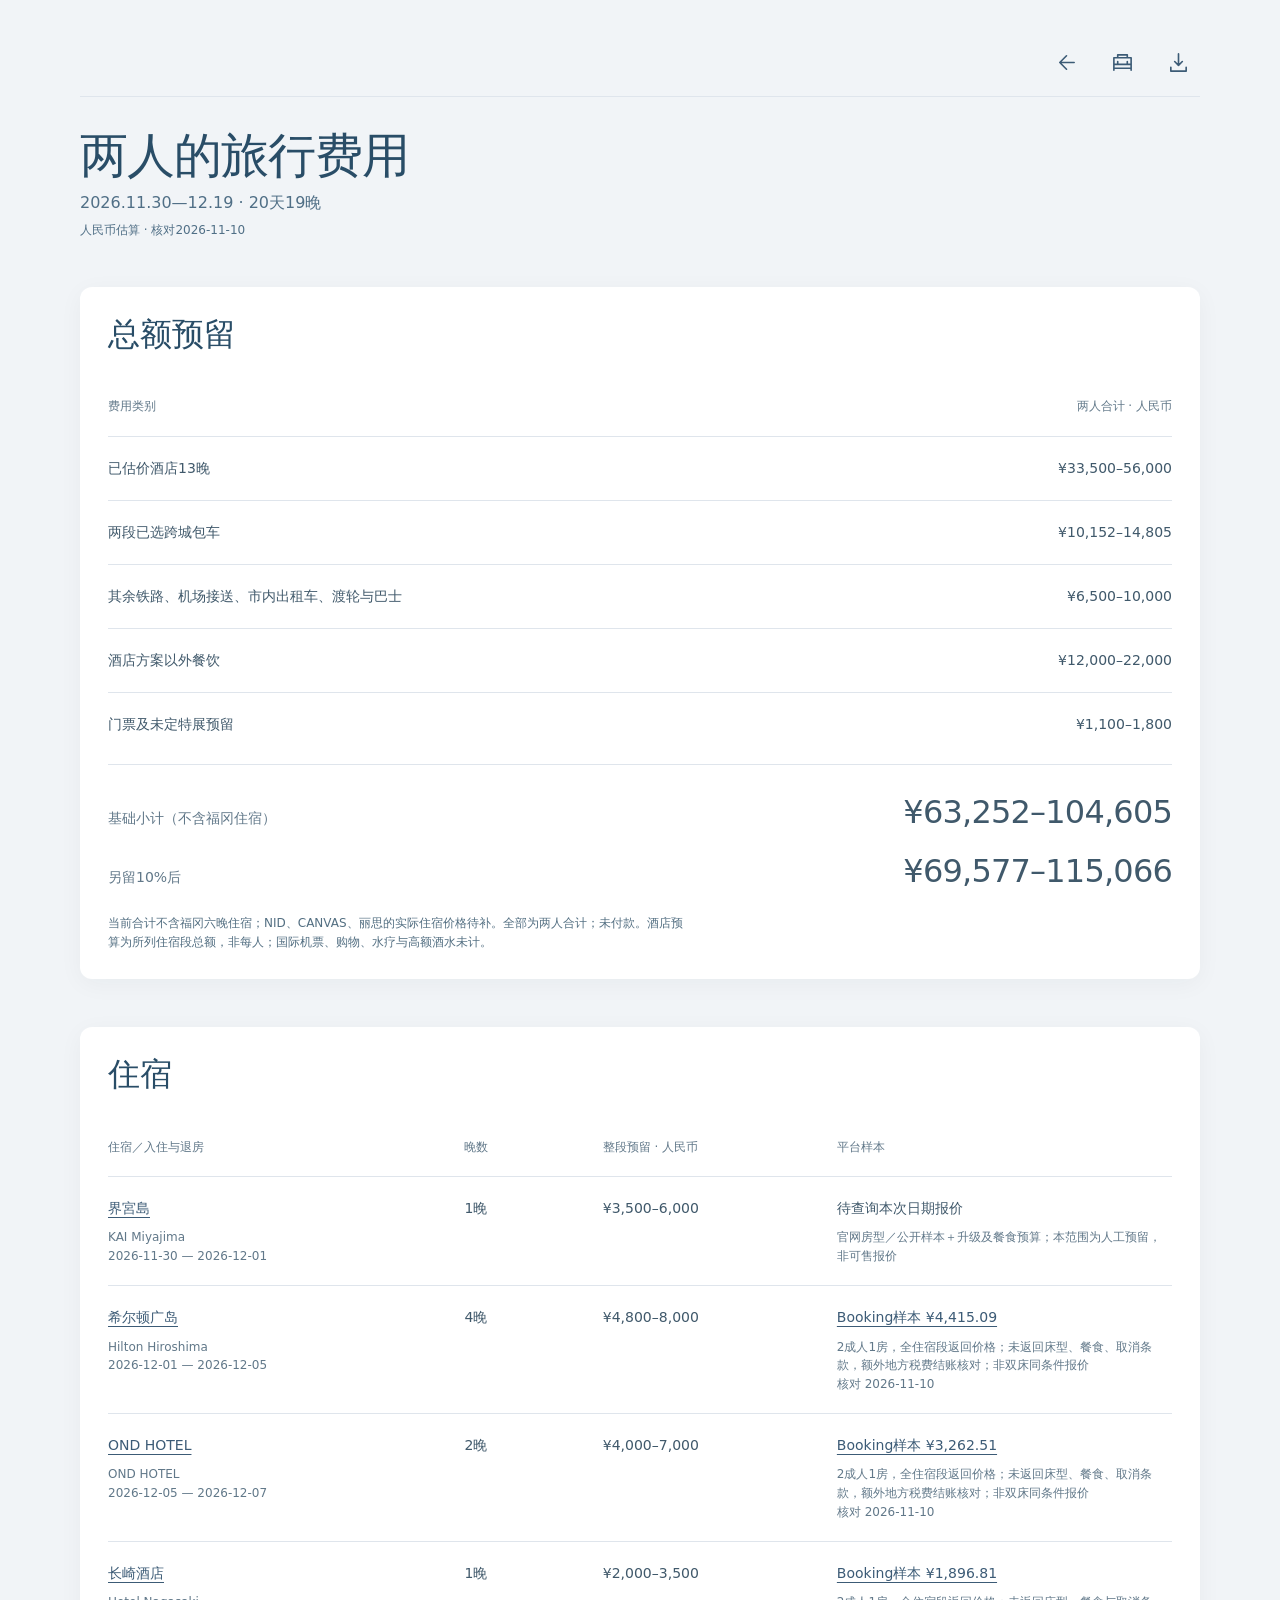
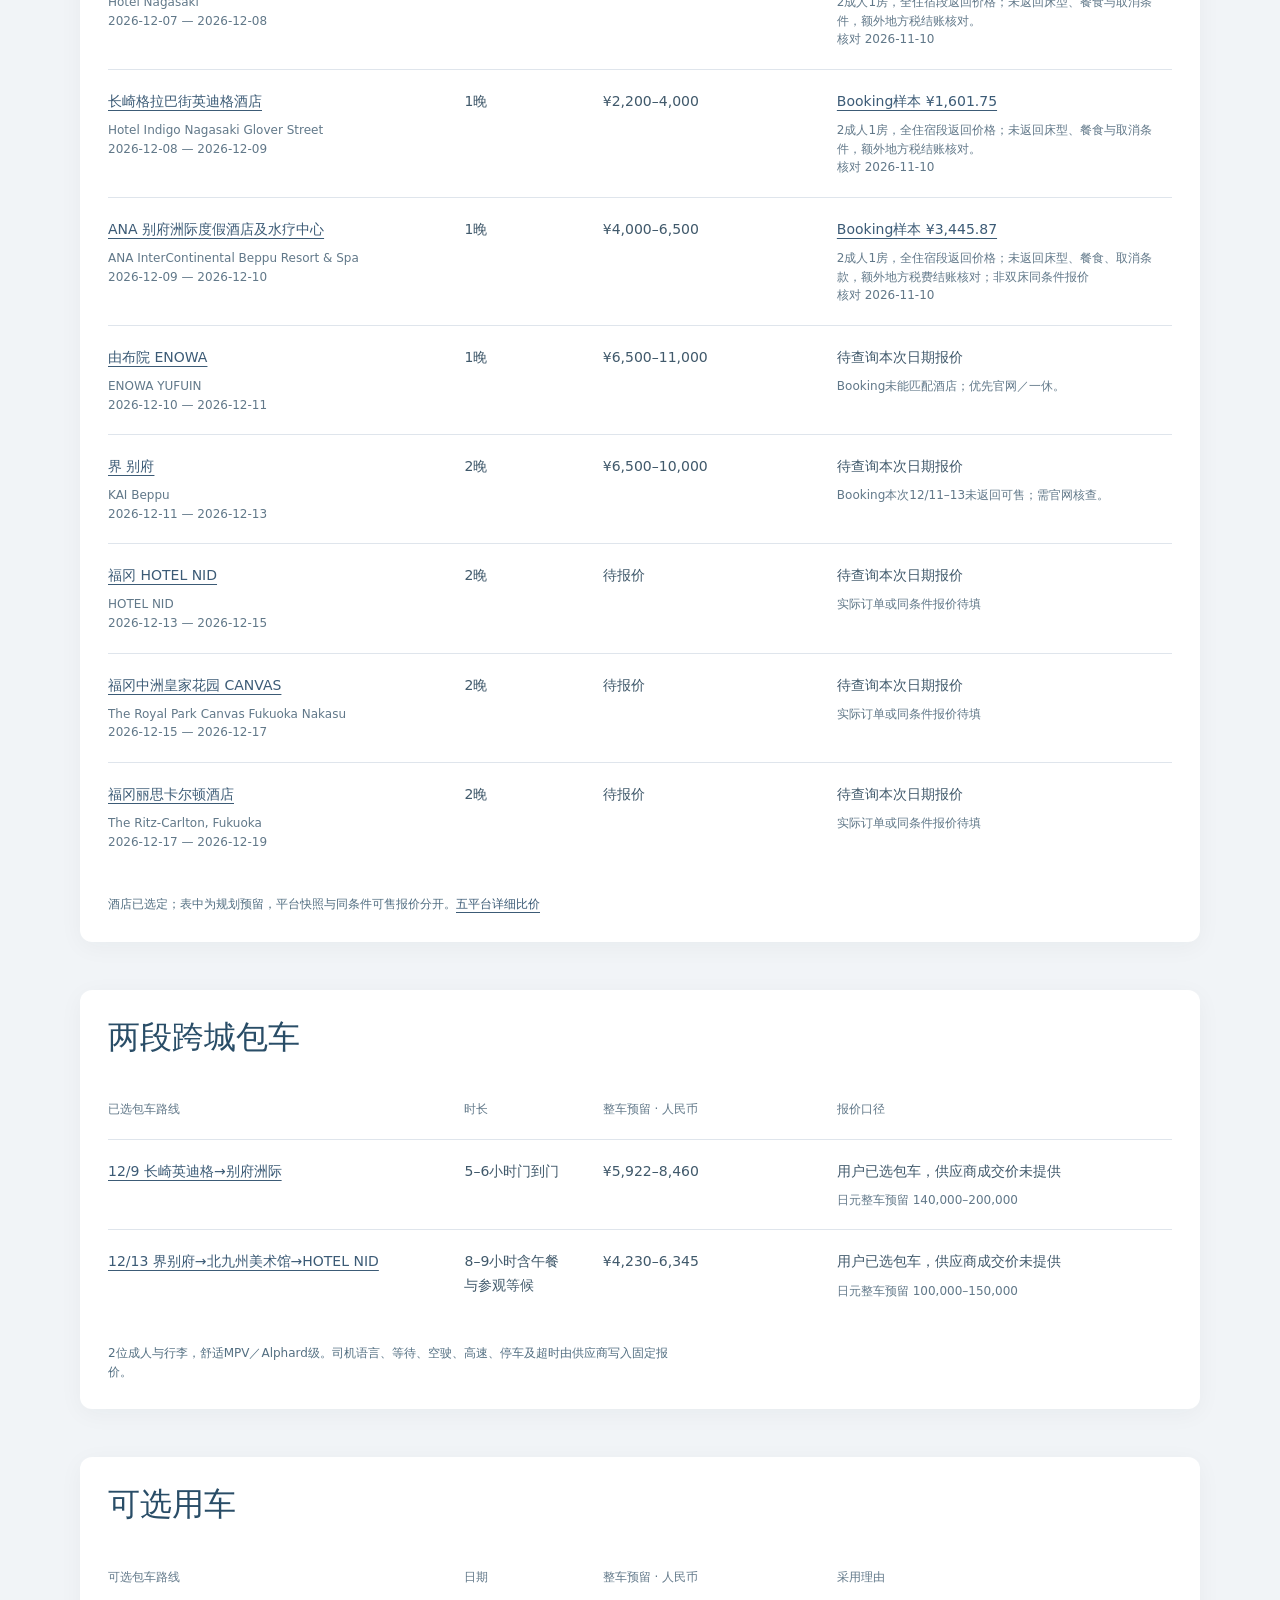
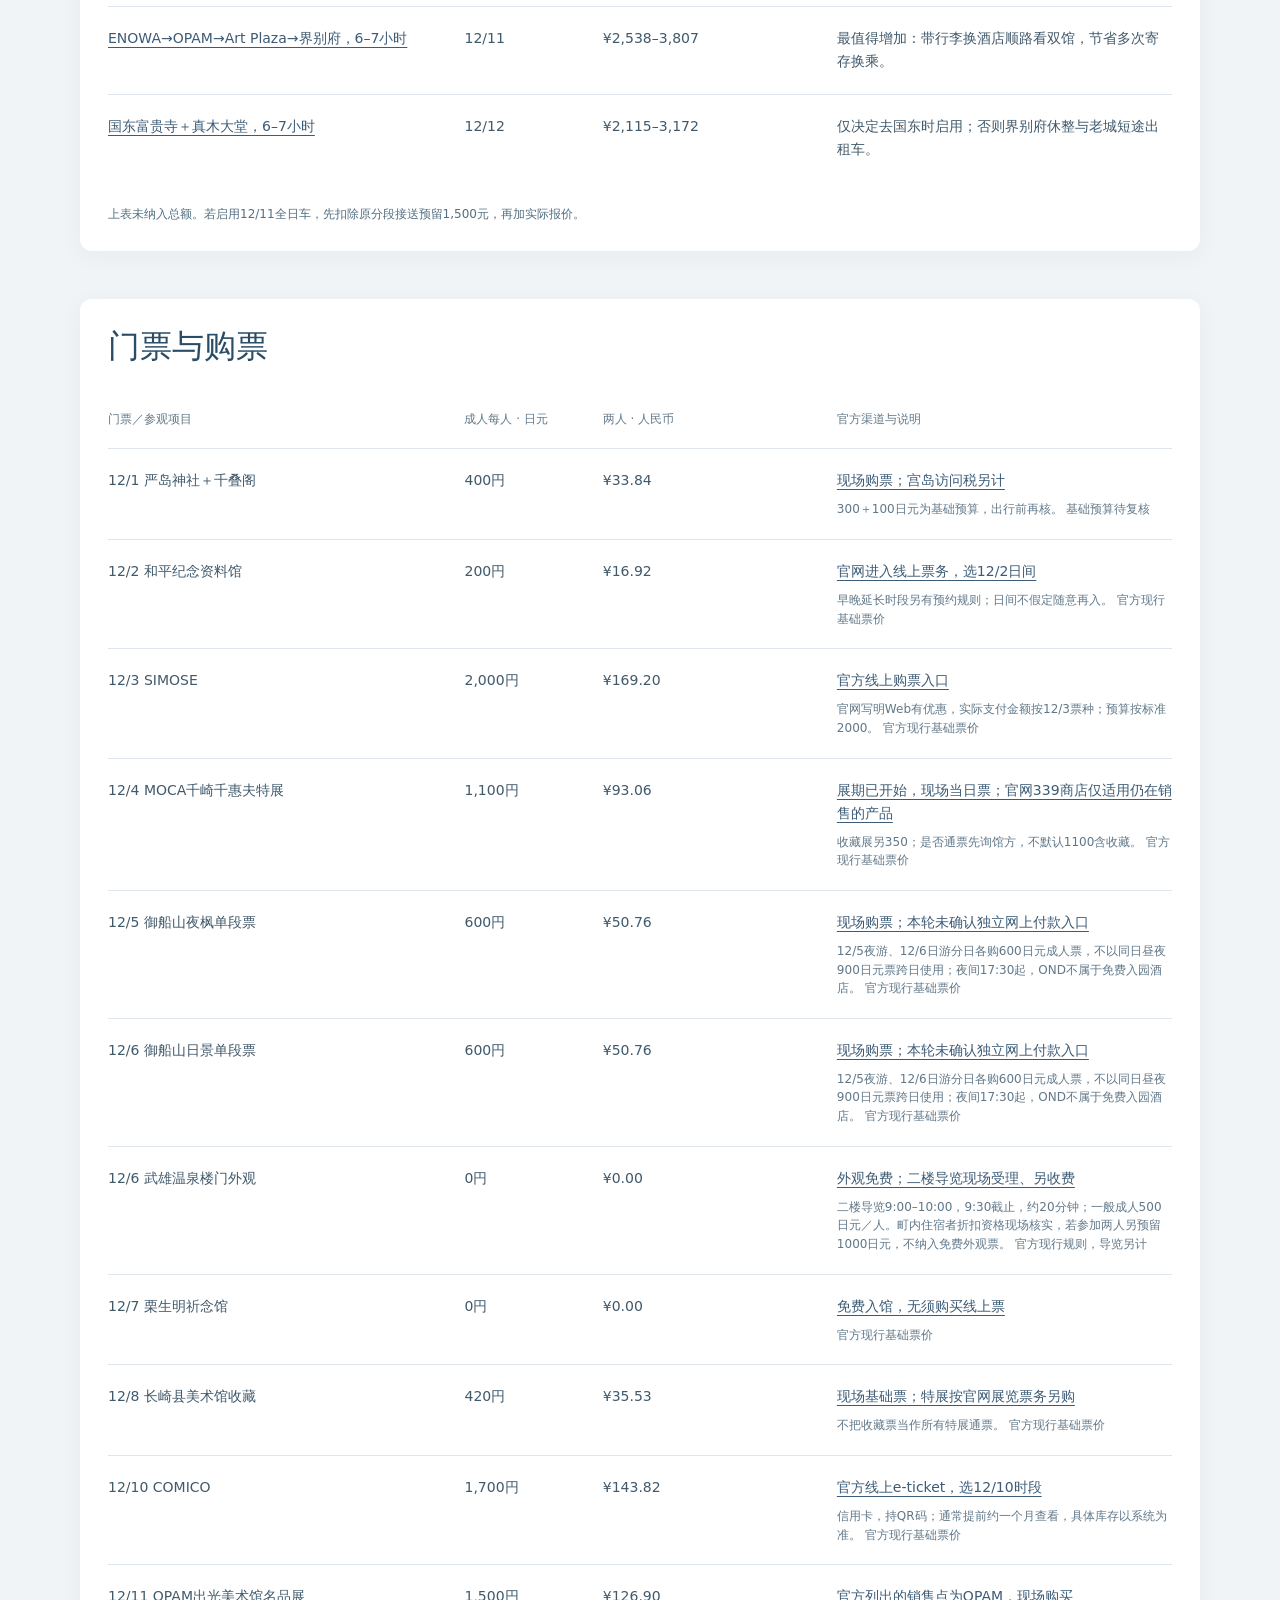
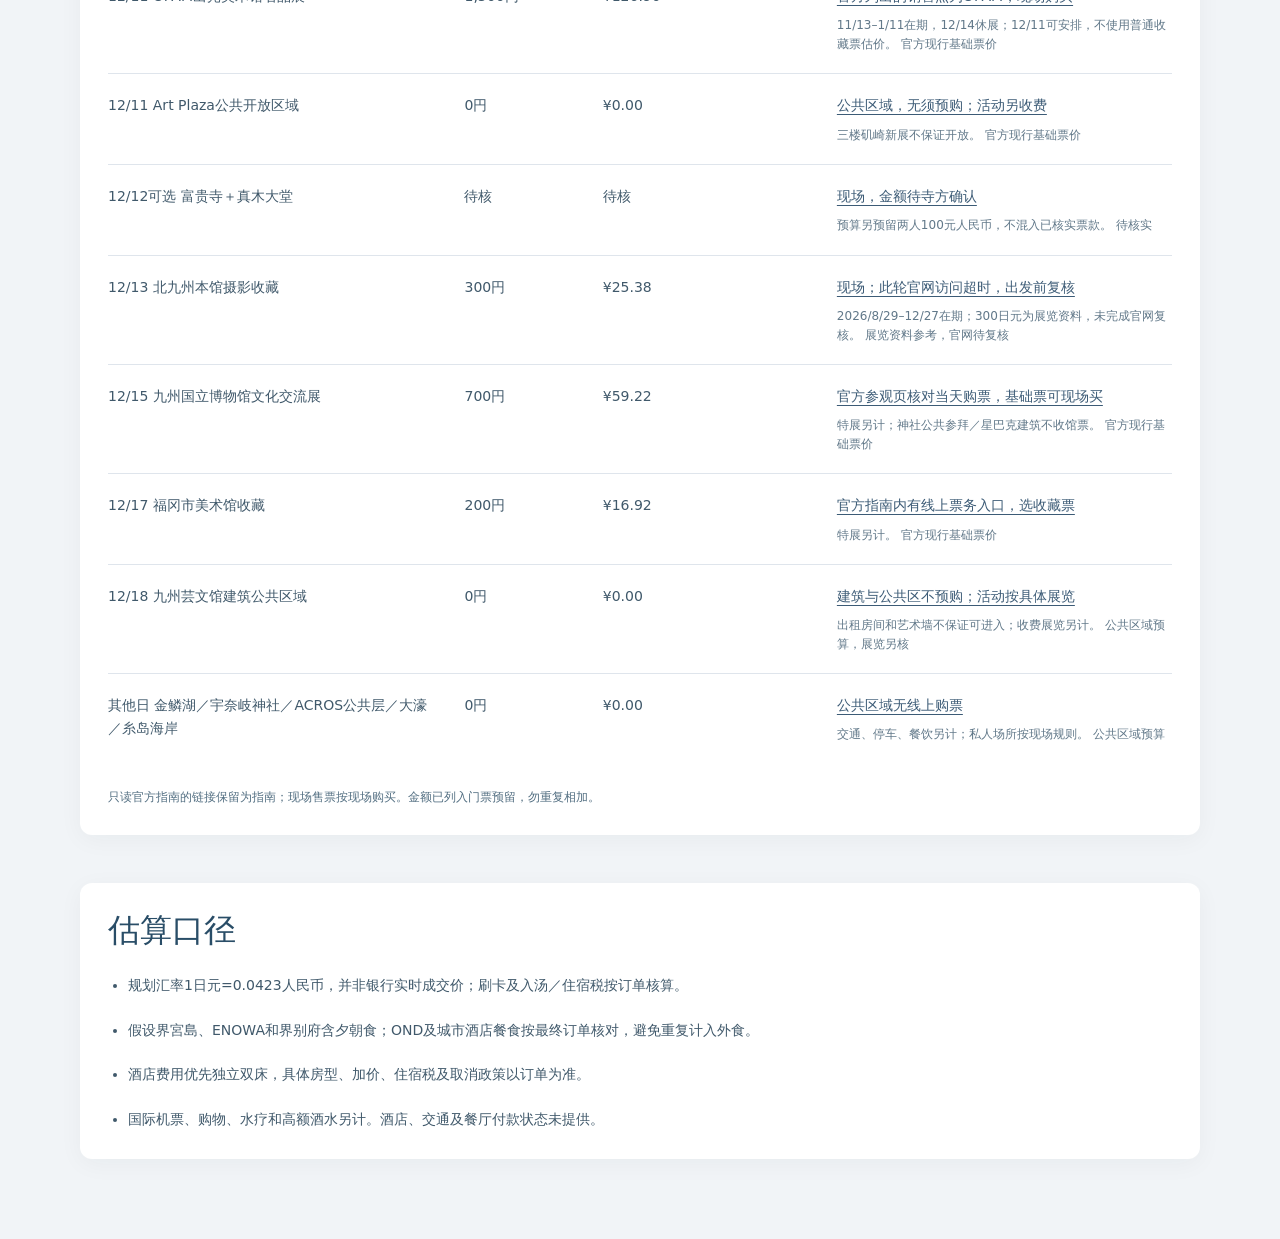
==== commit 25778371: "Update Fukuoka stays, day trips and local dining" ====
--- a/cost-estimate.html
+++ b/cost-estimate.html
@@ -1 +1 @@
-<!doctype html><html lang="zh-CN"><head><meta charset="utf-8"><meta name="viewport" content="width=device-width,initial-scale=1,viewport-fit=cover"><meta name="theme-color" content="#f1f4f7"><title>旅行费用｜广岛与北九州</title><link rel="stylesheet" href="style.css?v=20261110-blue"><link rel="stylesheet" href="layout.css?v=20261110-blue"><link rel="stylesheet" href="cost-layout.css?v=20261110-blue"><link rel="stylesheet" href="design-system.css?v=20261110-blue"></head><body class="cost-page"><a class="skip-link" href="#cost-content">跳到费用明细</a><main id="cost-content" class="cost-content"><nav class="utility-bar" aria-label="费用资料"><a class="utility-icon" aria-label="返回行前预约" title="返回行前预约" href="index.html#booking"><svg viewBox="0 0 24 24" fill="none" stroke="currentColor" stroke-width="1.7" stroke-linecap="round" stroke-linejoin="round" aria-hidden="true"><path d="m12 5-7 7 7 7M5 12h15"/></svg></a><a class="utility-icon" aria-label="查看酒店比价" title="查看酒店比价" href="hotels.html"><svg viewBox="0 0 24 24" fill="none" stroke="currentColor" stroke-width="1.7" stroke-linecap="round" stroke-linejoin="round" aria-hidden="true"><path d="M3 20V7h18v13M3 14h18M7 7V4h10v3M7 14v-3m10 3v-3M3 18h18"/></svg></a><a class="utility-icon" aria-label="下载费用表" title="下载费用表" href="cost-estimate.csv" download><svg viewBox="0 0 24 24" fill="none" stroke="currentColor" stroke-width="1.7" stroke-linecap="round" stroke-linejoin="round" aria-hidden="true"><path d="M12 3v12m-4-4 4 4 4-4M4 17v4h16v-4"/></svg></a></nav><header class="cost-intro"><h1>两人的旅行费用</h1><p>2026.11.30—12.19 · 20天19晚</p><p class="cost-note">人民币估算 · 核对2026-11-10</p></header><section class="cost-section" id="total"><h2>总额预留</h2><div class="cost-table-scroll" role="region" tabindex="0" aria-label="费用类别明细，窄屏可横向滚动"><table class="cost-table summary"><thead><tr><th scope="col">费用类别</th><th scope="col">两人合计 · 人民币</th></tr></thead><tbody><tr><td>酒店19晚</td><td>¥51,500–83,000</td></tr><tr><td>两段已选跨城包车</td><td>¥10,152–14,805</td></tr><tr><td>其余铁路、机场接送、市内出租车、渡轮与巴士</td><td>¥6,500–10,000</td></tr><tr><td>酒店方案以外餐饮</td><td>¥12,000–22,000</td></tr><tr><td>门票及未定特展预留</td><td>¥1,100–1,800</td></tr></tbody></table></div><dl class="cost-totals"><div><dt>基础合计</dt><dd>¥81,252–131,605</dd></div><div><dt>另留10%后</dt><dd>¥89,377–144,766</dd></div></dl><p class="cost-note">全部为两人合计；未付款。酒店预算为所列住宿段总额，非每人；国际机票、购物、水疗与高额酒水未计。</p></section><section class="cost-section" id="hotels"><h2>住宿</h2><div class="cost-table-scroll" role="region" tabindex="0" aria-label="住宿／入住与退房明细，窄屏可横向滚动"><table class="cost-table detail"><thead><tr><th scope="col">住宿／入住与退房</th><th scope="col">晚数</th><th scope="col">整段预留 · 人民币</th><th scope="col">平台样本</th></tr></thead><tbody><tr><td><a href="https://hoshinoresorts.com/ja/hotels/kaimiyajima/" target="_blank" rel="noopener noreferrer">界宮島</a><small>KAI Miyajima<br>2026-11-30 — 2026-12-01</small></td><td>1晚</td><td>¥3,500–6,000</td><td>待查询本次日期报价<small>官网房型／公开样本＋升级及餐食预算；本范围为人工预留，非可售报价</small></td></tr><tr><td><a href="https://hiroshima.hiltonjapan.co.jp/rooms/" target="_blank" rel="noopener noreferrer">希尔顿广岛</a><small>Hilton Hiroshima<br>2026-12-01 — 2026-12-05</small></td><td>4晚</td><td>¥4,800–8,000</td><td><a href="https://www.booking.com/hotel/jp/hilton-hiroshima.html" target="_blank" rel="noopener noreferrer">Booking样本 ¥4,415.09</a><small>2成人1房，全住宿段返回价格；未返回床型、餐食、取消条款，额外地方税费结账核对；非双床同条件报价<br>核对 2026-11-10</small></td></tr><tr><td><a href="https://www.ondhotel.jp/stay/" target="_blank" rel="noopener noreferrer">OND HOTEL</a><small>OND HOTEL<br>2026-12-05 — 2026-12-07</small></td><td>2晚</td><td>¥4,000–7,000</td><td><a href="https://www.booking.com/hotel/jp/ond-ondohoteru.html" target="_blank" rel="noopener noreferrer">Booking样本 ¥3,262.51</a><small>2成人1房，全住宿段返回价格；未返回床型、餐食、取消条款，额外地方税费结账核对；非双床同条件报价<br>核对 2026-11-10</small></td></tr><tr><td><a href="https://hotel-nagasaki.jp/tw/" target="_blank" rel="noopener noreferrer">长崎酒店</a><small>Hotel Nagasaki<br>2026-12-07 — 2026-12-08</small></td><td>1晚</td><td>¥2,000–3,500</td><td><a href="https://www.booking.com/hotel/jp/nagasaki.html" target="_blank" rel="noopener noreferrer">Booking样本 ¥1,896.81</a><small>2成人1房，全住宿段返回价格；未返回床型、餐食与取消条件，额外地方税结账核对。<br>核对 2026-11-10</small></td></tr><tr><td><a href="https://nagasaki.hotelindigo.com/" target="_blank" rel="noopener noreferrer">长崎格拉巴街英迪格酒店</a><small>Hotel Indigo Nagasaki Glover Street<br>2026-12-08 — 2026-12-09</small></td><td>1晚</td><td>¥2,200–4,000</td><td><a href="https://www.booking.com/hotel/jp/indigo-nagasaki-glover-street-an-ihg.html" target="_blank" rel="noopener noreferrer">Booking样本 ¥1,601.75</a><small>2成人1房，全住宿段返回价格；未返回床型、餐食与取消条件，额外地方税结账核对。<br>核对 2026-11-10</small></td></tr><tr><td><a href="https://anaicbeppu.com/faq/" target="_blank" rel="noopener noreferrer">ANA 别府洲际度假酒店及水疗中心</a><small>ANA InterContinental Beppu Resort &amp; Spa<br>2026-12-09 — 2026-12-10</small></td><td>1晚</td><td>¥4,000–6,500</td><td><a href="https://www.booking.com/hotel/jp/intercontinental-ana-beppu-resort-spa.html" target="_blank" rel="noopener noreferrer">Booking样本 ¥3,445.87</a><small>2成人1房，全住宿段返回价格；未返回床型、餐食、取消条款，额外地方税费结账核对；非双床同条件报价<br>核对 2026-11-10</small></td></tr><tr><td><a href="https://enowa-yufuin.jp/" target="_blank" rel="noopener noreferrer">由布院 ENOWA</a><small>ENOWA YUFUIN<br>2026-12-10 — 2026-12-11</small></td><td>1晚</td><td>¥6,500–11,000</td><td>待查询本次日期报价<small>Booking未能匹配酒店；优先官网／一休。</small></td></tr><tr><td><a href="https://hoshinoresorts.com/ja/hotels/kaibeppu/" target="_blank" rel="noopener noreferrer">界 别府</a><small>KAI Beppu<br>2026-12-11 — 2026-12-13</small></td><td>2晚</td><td>¥6,500–10,000</td><td>待查询本次日期报价<small>Booking本次12/11–13未返回可售；需官网核查。</small></td></tr><tr><td><a href="https://www.miyakohotels.ne.jp/hakata/stay/" target="_blank" rel="noopener noreferrer">博多都酒店</a><small>Miyako Hotel Hakata<br>2026-12-13 — 2026-12-17</small></td><td>4晚</td><td>¥7,000–11,000</td><td>待查询本次日期报价<small>Booking本次12/13–17未返回可售；不代表官网及其他平台满房。</small></td></tr><tr><td><a href="https://onefukuokahotel.jp/rooms/terrace-twin/" target="_blank" rel="noopener noreferrer">福冈 ONE 酒店</a><small>ONE FUKUOKA HOTEL<br>2026-12-17 — 2026-12-19</small></td><td>2晚</td><td>¥11,000–16,000</td><td><a href="https://www.booking.com/hotel/jp/one-fukuoka.html" target="_blank" rel="noopener noreferrer">Booking样本 ¥11,077.35</a><small>2成人1房，全住宿段返回价格；未返回床型、餐食、取消条款，额外地方税费结账核对；非双床同条件报价<br>核对 2026-11-10</small></td></tr></tbody></table></div><p class="cost-note">酒店已选定；表中为规划预留，平台快照与同条件可售报价分开。<a href="hotels.html" target="_blank" rel="noopener noreferrer">五平台详细比价</a></p></section><section class="cost-section" id="charters"><h2>两段跨城包车</h2><div class="cost-table-scroll" role="region" tabindex="0" aria-label="已选包车路线明细，窄屏可横向滚动"><table class="cost-table detail"><thead><tr><th scope="col">已选包车路线</th><th scope="col">时长</th><th scope="col">整车预留 · 人民币</th><th scope="col">报价口径</th></tr></thead><tbody><tr><td><a href="https://www.citycab.jp/taxi-introduction/" target="_blank" rel="noopener noreferrer">12/9 长崎英迪格→别府洲际</a></td><td>5–6小时门到门</td><td>¥5,922–8,460</td><td>用户已选包车，供应商成交价未提供<small>日元整车预留 140,000–200,000</small></td></tr><tr><td><a href="https://kamenoi.co.jp/taxi/campaign/" target="_blank" rel="noopener noreferrer">12/13 界别府→北九州美术馆→博多都</a></td><td>8–9小时含午餐与参观等候</td><td>¥4,230–6,345</td><td>用户已选包车，供应商成交价未提供<small>日元整车预留 100,000–150,000</small></td></tr></tbody></table></div><p class="cost-note">2位成人与行李，舒适MPV／Alphard级。司机语言、等待、空驶、高速、停车及超时由供应商写入固定报价。</p></section><section class="cost-section" id="optional"><h2>可选用车</h2><div class="cost-table-scroll" role="region" tabindex="0" aria-label="可选包车路线明细，窄屏可横向滚动"><table class="cost-table detail"><thead><tr><th scope="col">可选包车路线</th><th scope="col">日期</th><th scope="col">整车预留 · 人民币</th><th scope="col">采用理由</th></tr></thead><tbody><tr><td><a href="https://kamenoi.co.jp/taxi/campaign/" target="_blank" rel="noopener noreferrer">ENOWA→OPAM→Art Plaza→界别府，6–7小时</a></td><td>12/11</td><td>¥2,538–3,807</td><td>最值得增加：带行李换酒店顺路看双馆，节省多次寄存换乘。</td></tr><tr><td><a href="https://kamenoi.co.jp/taxi/campaign/" target="_blank" rel="noopener noreferrer">国东富贵寺＋真木大堂，6–7小时</a></td><td>12/12</td><td>¥2,115–3,172</td><td>仅决定去国东时启用；否则界别府休整与老城短途出租车。</td></tr><tr><td><a href="https://kamenoi.co.jp/taxi/campaign/" target="_blank" rel="noopener noreferrer">博多都↔太宰府，7–8小时</a></td><td>12/15</td><td>¥2,538–3,595</td><td>按体力选择；西铁可替代，不属于必包。</td></tr><tr><td><a href="https://kamenoi.co.jp/taxi/campaign/" target="_blank" rel="noopener noreferrer">博多都↔糸岛，7–8小时</a></td><td>12/16</td><td>¥2,538–3,595</td><td>维持公共交通主线；只有想增加多个海湾才值得升级。</td></tr></tbody></table></div><p class="cost-note">上表未纳入总额。若启用12/11全日车，先扣除原分段接送预留1,500元，再加实际报价。</p></section><section class="cost-section" id="tickets"><h2>门票与购票</h2><div class="cost-table-scroll" role="region" tabindex="0" aria-label="门票／参观项目明细，窄屏可横向滚动"><table class="cost-table detail"><thead><tr><th scope="col">门票／参观项目</th><th scope="col">成人每人 · 日元</th><th scope="col">两人 · 人民币</th><th scope="col">官方渠道与说明</th></tr></thead><tbody><tr><td>12/1 严岛神社＋千叠阁</td><td>400円</td><td>¥33.84</td><td><a href="https://www.miyajima.or.jp/" target="_blank" rel="noopener noreferrer">现场购票；宫岛访问税另计</a><small>300＋100日元为基础预算，出行前再核。 基础预算待复核</small></td></tr><tr><td>12/2 和平纪念资料馆</td><td>200円</td><td>¥16.92</td><td><a href="https://hpmmuseum.jp/" target="_blank" rel="noopener noreferrer">官网进入线上票务，选12/2日间</a><small>早晚延长时段另有预约规则；日间不假定随意再入。 官方现行基础票价</small></td></tr><tr><td>12/3 SIMOSE</td><td>2,000円</td><td>¥169.20</td><td><a href="https://simose-museum.jp/tickets/" target="_blank" rel="noopener noreferrer">官方线上购票入口</a><small>官网写明Web有优惠，实际支付金额按12/3票种；预算按标准2000。 官方现行基础票价</small></td></tr><tr><td>12/4 MOCA千崎千惠夫特展</td><td>1,100円</td><td>¥93.06</td><td><a href="https://www.hiroshima-moca.jp/exhibition/senzakichieo" target="_blank" rel="noopener noreferrer">展期已开始，现场当日票；官网339商店仅适用仍在销售的产品</a><small>收藏展另350；是否通票先询馆方，不默认1100含收藏。 官方现行基础票价</small></td></tr><tr><td>12/5 御船山夜枫单段票</td><td>600円</td><td>¥50.76</td><td><a href="https://www.mifuneyamarakuen.jp/autumn/" target="_blank" rel="noopener noreferrer">现场购票；本轮未确认独立网上付款入口</a><small>12/5夜游、12/6日游分日各购600日元成人票，不以同日昼夜900日元票跨日使用；夜间17:30起，OND不属于免费入园酒店。 官方现行基础票价</small></td></tr><tr><td>12/6 御船山日景单段票</td><td>600円</td><td>¥50.76</td><td><a href="https://www.mifuneyamarakuen.jp/autumn/" target="_blank" rel="noopener noreferrer">现场购票；本轮未确认独立网上付款入口</a><small>12/5夜游、12/6日游分日各购600日元成人票，不以同日昼夜900日元票跨日使用；夜间17:30起，OND不属于免费入园酒店。 官方现行基础票价</small></td></tr><tr><td>12/6 武雄温泉楼门外观</td><td>0円</td><td>¥0.00</td><td><a href="https://www.takeo-kk.net/sightseeing/001373.php" target="_blank" rel="noopener noreferrer">外观免费；二楼导览现场受理、另收费</a><small>二楼导览9:00–10:00，9:30截止，约20分钟；一般成人500日元／人。町内住宿者折扣资格现场核实，若参加两人另预留1000日元，不纳入免费外观票。 官方现行规则，导览另计</small></td></tr><tr><td>12/7 栗生明祈念馆</td><td>0円</td><td>¥0.00</td><td><a href="https://www.peace-nagasaki.go.jp/guide" target="_blank" rel="noopener noreferrer">免费入馆，无须购买线上票</a><small> 官方现行基础票价</small></td></tr><tr><td>12/8 长崎县美术馆收藏</td><td>420円</td><td>¥35.53</td><td><a href="https://www.nagasaki-museum.jp/english/visit/info" target="_blank" rel="noopener noreferrer">现场基础票；特展按官网展览票务另购</a><small>不把收藏票当作所有特展通票。 官方现行基础票价</small></td></tr><tr><td>12/10 COMICO</td><td>1,700円</td><td>¥143.82</td><td><a href="https://reserva.be/comicoartmuseumyufuin" target="_blank" rel="noopener noreferrer">官方线上e-ticket，选12/10时段</a><small>信用卡，持QR码；通常提前约一个月查看，具体库存以系统为准。 官方现行基础票价</small></td></tr><tr><td>12/11 OPAM出光美术馆名品展</td><td>1,500円</td><td>¥126.90</td><td><a href="https://www.opam.jp/exhibitions/detail/a56e8223-b250-4c01-a096-1a25013ea3de" target="_blank" rel="noopener noreferrer">官方列出的销售点为OPAM，现场购买</a><small>11/13–1/11在期，12/14休展；12/11可安排，不使用普通收藏票估价。 官方现行基础票价</small></td></tr><tr><td>12/11 Art Plaza公共开放区域</td><td>0円</td><td>¥0.00</td><td><a href="https://www.art-plaza.jp/" target="_blank" rel="noopener noreferrer">公共区域，无须预购；活动另收费</a><small>三楼矶崎新展不保证开放。 官方现行基础票价</small></td></tr><tr><td>12/12可选 富贵寺＋真木大堂</td><td>待核</td><td>待核</td><td><a href="https://www.makiodo.jp/access.html" target="_blank" rel="noopener noreferrer">现场，金额待寺方确认</a><small>预算另预留两人100元人民币，不混入已核实票款。 待核实</small></td></tr><tr><td>12/13 北九州本馆摄影收藏</td><td>300円</td><td>¥25.38</td><td><a href="https://kmma.jp/exhibition/collection2-photograph/" target="_blank" rel="noopener noreferrer">现场；此轮官网访问超时，出发前复核</a><small>2026/8/29–12/27在期；300日元为展览资料，未完成官网复核。 展览资料参考，官网待复核</small></td></tr><tr><td>12/15 九州国立博物馆文化交流展</td><td>700円</td><td>¥59.22</td><td><a href="https://www.kyuhaku.jp/visit/visit_qanda.html" target="_blank" rel="noopener noreferrer">官方参观页核对当天购票，基础票可现场买</a><small>特展另计；神社公共参拜／星巴克建筑不收馆票。 官方现行基础票价</small></td></tr><tr><td>12/17 福冈市美术馆收藏</td><td>200円</td><td>¥16.92</td><td><a href="https://www.fukuoka-art-museum.jp/guide/" target="_blank" rel="noopener noreferrer">官方指南内有线上票务入口，选收藏票</a><small>特展另计。 官方现行基础票价</small></td></tr><tr><td>12/18 九州芸文馆建筑公共区域</td><td>0円</td><td>¥0.00</td><td><a href="https://www.kyushu-geibun.jp/" target="_blank" rel="noopener noreferrer">建筑与公共区不预购；活动按具体展览</a><small>出租房间和艺术墙不保证可进入；收费展览另计。 公共区域预算，展览另核</small></td></tr><tr><td>其他日 金鳞湖／宇奈岐神社／ACROS公共层／大濠／糸岛海岸</td><td>0円</td><td>¥0.00</td><td><a href="https://yokanavi.com/" target="_blank" rel="noopener noreferrer">公共区域无线上购票</a><small>交通、停车、餐饮另计；私人场所按现场规则。 公共区域预算</small></td></tr></tbody></table></div><p class="cost-note">只读官方指南的链接保留为指南；现场售票按现场购买。金额已列入门票预留，勿重复相加。</p></section><section class="cost-section" id="notes"><h2>估算口径</h2><ul class="cost-assumptions"><li>规划汇率1日元=0.0423人民币，并非银行实时成交价；刷卡及入汤／住宿税按订单核算。</li><li>假设界宮島、ENOWA和界别府含夕朝食；OND及城市酒店餐食按最终订单核对，避免重复计入外食。</li><li>酒店费用优先独立双床，具体房型、加价、住宿税及取消政策以订单为准。</li><li>国际机票、购物、水疗和高额酒水另计。酒店、交通及餐厅付款状态未提供。</li></ul></section></main></body></html>+<!doctype html><html lang="zh-CN"><head><meta charset="utf-8"><meta name="viewport" content="width=device-width,initial-scale=1,viewport-fit=cover"><meta name="theme-color" content="#f1f4f7"><title>旅行费用｜广岛与北九州</title><link rel="stylesheet" href="style.css?v=20261110-clean"><link rel="stylesheet" href="layout.css?v=20261110-clean"><link rel="stylesheet" href="cost-layout.css?v=20261110-clean"><link rel="stylesheet" href="design-system.css?v=20261110-clean"></head><body class="cost-page"><a class="skip-link" href="#cost-content">跳到费用明细</a><main id="cost-content" class="cost-content"><nav class="utility-bar" aria-label="费用资料"><a class="utility-icon" aria-label="返回行前预约" title="返回行前预约" href="index.html#booking"><svg viewBox="0 0 24 24" fill="none" stroke="currentColor" stroke-width="1.7" stroke-linecap="round" stroke-linejoin="round" aria-hidden="true"><path d="m12 5-7 7 7 7M5 12h15"/></svg></a><a class="utility-icon" aria-label="查看酒店比价" title="查看酒店比价" href="hotels.html"><svg viewBox="0 0 24 24" fill="none" stroke="currentColor" stroke-width="1.7" stroke-linecap="round" stroke-linejoin="round" aria-hidden="true"><path d="M3 20V7h18v13M3 14h18M7 7V4h10v3M7 14v-3m10 3v-3M3 18h18"/></svg></a><a class="utility-icon" aria-label="下载费用表" title="下载费用表" href="cost-estimate.csv" download><svg viewBox="0 0 24 24" fill="none" stroke="currentColor" stroke-width="1.7" stroke-linecap="round" stroke-linejoin="round" aria-hidden="true"><path d="M12 3v12m-4-4 4 4 4-4M4 17v4h16v-4"/></svg></a></nav><header class="cost-intro"><h1>两人的旅行费用</h1><p>2026.11.30—12.19 · 20天19晚</p><p class="cost-note">人民币估算 · 核对2026-11-10</p></header><section class="cost-section" id="total"><h2>总额预留</h2><div class="cost-table-scroll" role="region" tabindex="0" aria-label="费用类别明细，窄屏可横向滚动"><table class="cost-table summary"><thead><tr><th scope="col">费用类别</th><th scope="col">两人合计 · 人民币</th></tr></thead><tbody><tr><td>已估价酒店13晚</td><td>¥33,500–56,000</td></tr><tr><td>两段已选跨城包车</td><td>¥10,152–14,805</td></tr><tr><td>其余铁路、机场接送、市内出租车、渡轮与巴士</td><td>¥6,500–10,000</td></tr><tr><td>酒店方案以外餐饮</td><td>¥12,000–22,000</td></tr><tr><td>门票及未定特展预留</td><td>¥1,100–1,800</td></tr></tbody></table></div><dl class="cost-totals"><div><dt>基础小计（不含福冈住宿）</dt><dd>¥63,252–104,605</dd></div><div><dt>另留10%后</dt><dd>¥69,577–115,066</dd></div></dl><p class="cost-note">当前合计不含福冈六晚住宿；NID、CANVAS、丽思的实际住宿价格待补。全部为两人合计；未付款。酒店预算为所列住宿段总额，非每人；国际机票、购物、水疗与高额酒水未计。</p></section><section class="cost-section" id="hotels"><h2>住宿</h2><div class="cost-table-scroll" role="region" tabindex="0" aria-label="住宿／入住与退房明细，窄屏可横向滚动"><table class="cost-table detail"><thead><tr><th scope="col">住宿／入住与退房</th><th scope="col">晚数</th><th scope="col">整段预留 · 人民币</th><th scope="col">平台样本</th></tr></thead><tbody><tr><td><a href="https://hoshinoresorts.com/ja/hotels/kaimiyajima/" target="_blank" rel="noopener noreferrer">界宮島</a><small>KAI Miyajima<br>2026-11-30 — 2026-12-01</small></td><td>1晚</td><td>¥3,500–6,000</td><td>待查询本次日期报价<small>官网房型／公开样本＋升级及餐食预算；本范围为人工预留，非可售报价</small></td></tr><tr><td><a href="https://hiroshima.hiltonjapan.co.jp/rooms/" target="_blank" rel="noopener noreferrer">希尔顿广岛</a><small>Hilton Hiroshima<br>2026-12-01 — 2026-12-05</small></td><td>4晚</td><td>¥4,800–8,000</td><td><a href="https://www.booking.com/hotel/jp/hilton-hiroshima.html" target="_blank" rel="noopener noreferrer">Booking样本 ¥4,415.09</a><small>2成人1房，全住宿段返回价格；未返回床型、餐食、取消条款，额外地方税费结账核对；非双床同条件报价<br>核对 2026-11-10</small></td></tr><tr><td><a href="https://www.ondhotel.jp/stay/" target="_blank" rel="noopener noreferrer">OND HOTEL</a><small>OND HOTEL<br>2026-12-05 — 2026-12-07</small></td><td>2晚</td><td>¥4,000–7,000</td><td><a href="https://www.booking.com/hotel/jp/ond-ondohoteru.html" target="_blank" rel="noopener noreferrer">Booking样本 ¥3,262.51</a><small>2成人1房，全住宿段返回价格；未返回床型、餐食、取消条款，额外地方税费结账核对；非双床同条件报价<br>核对 2026-11-10</small></td></tr><tr><td><a href="https://hotel-nagasaki.jp/tw/" target="_blank" rel="noopener noreferrer">长崎酒店</a><small>Hotel Nagasaki<br>2026-12-07 — 2026-12-08</small></td><td>1晚</td><td>¥2,000–3,500</td><td><a href="https://www.booking.com/hotel/jp/nagasaki.html" target="_blank" rel="noopener noreferrer">Booking样本 ¥1,896.81</a><small>2成人1房，全住宿段返回价格；未返回床型、餐食与取消条件，额外地方税结账核对。<br>核对 2026-11-10</small></td></tr><tr><td><a href="https://nagasaki.hotelindigo.com/" target="_blank" rel="noopener noreferrer">长崎格拉巴街英迪格酒店</a><small>Hotel Indigo Nagasaki Glover Street<br>2026-12-08 — 2026-12-09</small></td><td>1晚</td><td>¥2,200–4,000</td><td><a href="https://www.booking.com/hotel/jp/indigo-nagasaki-glover-street-an-ihg.html" target="_blank" rel="noopener noreferrer">Booking样本 ¥1,601.75</a><small>2成人1房，全住宿段返回价格；未返回床型、餐食与取消条件，额外地方税结账核对。<br>核对 2026-11-10</small></td></tr><tr><td><a href="https://anaicbeppu.com/faq/" target="_blank" rel="noopener noreferrer">ANA 别府洲际度假酒店及水疗中心</a><small>ANA InterContinental Beppu Resort &amp; Spa<br>2026-12-09 — 2026-12-10</small></td><td>1晚</td><td>¥4,000–6,500</td><td><a href="https://www.booking.com/hotel/jp/intercontinental-ana-beppu-resort-spa.html" target="_blank" rel="noopener noreferrer">Booking样本 ¥3,445.87</a><small>2成人1房，全住宿段返回价格；未返回床型、餐食、取消条款，额外地方税费结账核对；非双床同条件报价<br>核对 2026-11-10</small></td></tr><tr><td><a href="https://enowa-yufuin.jp/" target="_blank" rel="noopener noreferrer">由布院 ENOWA</a><small>ENOWA YUFUIN<br>2026-12-10 — 2026-12-11</small></td><td>1晚</td><td>¥6,500–11,000</td><td>待查询本次日期报价<small>Booking未能匹配酒店；优先官网／一休。</small></td></tr><tr><td><a href="https://hoshinoresorts.com/ja/hotels/kaibeppu/" target="_blank" rel="noopener noreferrer">界 别府</a><small>KAI Beppu<br>2026-12-11 — 2026-12-13</small></td><td>2晚</td><td>¥6,500–10,000</td><td>待查询本次日期报价<small>Booking本次12/11–13未返回可售；需官网核查。</small></td></tr><tr><td><a href="https://nid.seven-garden.com/en/" target="_blank" rel="noopener noreferrer">福冈 HOTEL NID</a><small>HOTEL NID<br>2026-12-13 — 2026-12-15</small></td><td>2晚</td><td>待报价</td><td>待查询本次日期报价<small>实际订单或同条件报价待填</small></td></tr><tr><td><a href="https://www.royalparkhotels.co.jp/canvas/fukuokanakasu/" target="_blank" rel="noopener noreferrer">福冈中洲皇家花园 CANVAS</a><small>The Royal Park Canvas Fukuoka Nakasu<br>2026-12-15 — 2026-12-17</small></td><td>2晚</td><td>待报价</td><td>待查询本次日期报价<small>实际订单或同条件报价待填</small></td></tr><tr><td><a href="https://www.ritzcarlton.com/en/hotels/fukrz-the-ritz-carlton-fukuoka/rooms/" target="_blank" rel="noopener noreferrer">福冈丽思卡尔顿酒店</a><small>The Ritz-Carlton, Fukuoka<br>2026-12-17 — 2026-12-19</small></td><td>2晚</td><td>待报价</td><td>待查询本次日期报价<small>实际订单或同条件报价待填</small></td></tr></tbody></table></div><p class="cost-note">酒店已选定；表中为规划预留，平台快照与同条件可售报价分开。<a href="hotels.html" target="_blank" rel="noopener noreferrer">五平台详细比价</a></p></section><section class="cost-section" id="charters"><h2>两段跨城包车</h2><div class="cost-table-scroll" role="region" tabindex="0" aria-label="已选包车路线明细，窄屏可横向滚动"><table class="cost-table detail"><thead><tr><th scope="col">已选包车路线</th><th scope="col">时长</th><th scope="col">整车预留 · 人民币</th><th scope="col">报价口径</th></tr></thead><tbody><tr><td><a href="https://www.citycab.jp/taxi-introduction/" target="_blank" rel="noopener noreferrer">12/9 长崎英迪格→别府洲际</a></td><td>5–6小时门到门</td><td>¥5,922–8,460</td><td>用户已选包车，供应商成交价未提供<small>日元整车预留 140,000–200,000</small></td></tr><tr><td><a href="https://kamenoi.co.jp/taxi/campaign/" target="_blank" rel="noopener noreferrer">12/13 界别府→北九州美术馆→HOTEL NID</a></td><td>8–9小时含午餐与参观等候</td><td>¥4,230–6,345</td><td>用户已选包车，供应商成交价未提供<small>日元整车预留 100,000–150,000</small></td></tr></tbody></table></div><p class="cost-note">2位成人与行李，舒适MPV／Alphard级。司机语言、等待、空驶、高速、停车及超时由供应商写入固定报价。</p></section><section class="cost-section" id="optional"><h2>可选用车</h2><div class="cost-table-scroll" role="region" tabindex="0" aria-label="可选包车路线明细，窄屏可横向滚动"><table class="cost-table detail"><thead><tr><th scope="col">可选包车路线</th><th scope="col">日期</th><th scope="col">整车预留 · 人民币</th><th scope="col">采用理由</th></tr></thead><tbody><tr><td><a href="https://kamenoi.co.jp/taxi/campaign/" target="_blank" rel="noopener noreferrer">ENOWA→OPAM→Art Plaza→界别府，6–7小时</a></td><td>12/11</td><td>¥2,538–3,807</td><td>最值得增加：带行李换酒店顺路看双馆，节省多次寄存换乘。</td></tr><tr><td><a href="https://kamenoi.co.jp/taxi/campaign/" target="_blank" rel="noopener noreferrer">国东富贵寺＋真木大堂，6–7小时</a></td><td>12/12</td><td>¥2,115–3,172</td><td>仅决定去国东时启用；否则界别府休整与老城短途出租车。</td></tr></tbody></table></div><p class="cost-note">上表未纳入总额。若启用12/11全日车，先扣除原分段接送预留1,500元，再加实际报价。</p></section><section class="cost-section" id="tickets"><h2>门票与购票</h2><div class="cost-table-scroll" role="region" tabindex="0" aria-label="门票／参观项目明细，窄屏可横向滚动"><table class="cost-table detail"><thead><tr><th scope="col">门票／参观项目</th><th scope="col">成人每人 · 日元</th><th scope="col">两人 · 人民币</th><th scope="col">官方渠道与说明</th></tr></thead><tbody><tr><td>12/1 严岛神社＋千叠阁</td><td>400円</td><td>¥33.84</td><td><a href="https://www.miyajima.or.jp/" target="_blank" rel="noopener noreferrer">现场购票；宫岛访问税另计</a><small>300＋100日元为基础预算，出行前再核。 基础预算待复核</small></td></tr><tr><td>12/2 和平纪念资料馆</td><td>200円</td><td>¥16.92</td><td><a href="https://hpmmuseum.jp/" target="_blank" rel="noopener noreferrer">官网进入线上票务，选12/2日间</a><small>早晚延长时段另有预约规则；日间不假定随意再入。 官方现行基础票价</small></td></tr><tr><td>12/3 SIMOSE</td><td>2,000円</td><td>¥169.20</td><td><a href="https://simose-museum.jp/tickets/" target="_blank" rel="noopener noreferrer">官方线上购票入口</a><small>官网写明Web有优惠，实际支付金额按12/3票种；预算按标准2000。 官方现行基础票价</small></td></tr><tr><td>12/4 MOCA千崎千惠夫特展</td><td>1,100円</td><td>¥93.06</td><td><a href="https://www.hiroshima-moca.jp/exhibition/senzakichieo" target="_blank" rel="noopener noreferrer">展期已开始，现场当日票；官网339商店仅适用仍在销售的产品</a><small>收藏展另350；是否通票先询馆方，不默认1100含收藏。 官方现行基础票价</small></td></tr><tr><td>12/5 御船山夜枫单段票</td><td>600円</td><td>¥50.76</td><td><a href="https://www.mifuneyamarakuen.jp/autumn/" target="_blank" rel="noopener noreferrer">现场购票；本轮未确认独立网上付款入口</a><small>12/5夜游、12/6日游分日各购600日元成人票，不以同日昼夜900日元票跨日使用；夜间17:30起，OND不属于免费入园酒店。 官方现行基础票价</small></td></tr><tr><td>12/6 御船山日景单段票</td><td>600円</td><td>¥50.76</td><td><a href="https://www.mifuneyamarakuen.jp/autumn/" target="_blank" rel="noopener noreferrer">现场购票；本轮未确认独立网上付款入口</a><small>12/5夜游、12/6日游分日各购600日元成人票，不以同日昼夜900日元票跨日使用；夜间17:30起，OND不属于免费入园酒店。 官方现行基础票价</small></td></tr><tr><td>12/6 武雄温泉楼门外观</td><td>0円</td><td>¥0.00</td><td><a href="https://www.takeo-kk.net/sightseeing/001373.php" target="_blank" rel="noopener noreferrer">外观免费；二楼导览现场受理、另收费</a><small>二楼导览9:00–10:00，9:30截止，约20分钟；一般成人500日元／人。町内住宿者折扣资格现场核实，若参加两人另预留1000日元，不纳入免费外观票。 官方现行规则，导览另计</small></td></tr><tr><td>12/7 栗生明祈念馆</td><td>0円</td><td>¥0.00</td><td><a href="https://www.peace-nagasaki.go.jp/guide" target="_blank" rel="noopener noreferrer">免费入馆，无须购买线上票</a><small> 官方现行基础票价</small></td></tr><tr><td>12/8 长崎县美术馆收藏</td><td>420円</td><td>¥35.53</td><td><a href="https://www.nagasaki-museum.jp/english/visit/info" target="_blank" rel="noopener noreferrer">现场基础票；特展按官网展览票务另购</a><small>不把收藏票当作所有特展通票。 官方现行基础票价</small></td></tr><tr><td>12/10 COMICO</td><td>1,700円</td><td>¥143.82</td><td><a href="https://reserva.be/comicoartmuseumyufuin" target="_blank" rel="noopener noreferrer">官方线上e-ticket，选12/10时段</a><small>信用卡，持QR码；通常提前约一个月查看，具体库存以系统为准。 官方现行基础票价</small></td></tr><tr><td>12/11 OPAM出光美术馆名品展</td><td>1,500円</td><td>¥126.90</td><td><a href="https://www.opam.jp/exhibitions/detail/a56e8223-b250-4c01-a096-1a25013ea3de" target="_blank" rel="noopener noreferrer">官方列出的销售点为OPAM，现场购买</a><small>11/13–1/11在期，12/14休展；12/11可安排，不使用普通收藏票估价。 官方现行基础票价</small></td></tr><tr><td>12/11 Art Plaza公共开放区域</td><td>0円</td><td>¥0.00</td><td><a href="https://www.art-plaza.jp/" target="_blank" rel="noopener noreferrer">公共区域，无须预购；活动另收费</a><small>三楼矶崎新展不保证开放。 官方现行基础票价</small></td></tr><tr><td>12/12可选 富贵寺＋真木大堂</td><td>待核</td><td>待核</td><td><a href="https://www.makiodo.jp/access.html" target="_blank" rel="noopener noreferrer">现场，金额待寺方确认</a><small>预算另预留两人100元人民币，不混入已核实票款。 待核实</small></td></tr><tr><td>12/13 北九州本馆摄影收藏</td><td>300円</td><td>¥25.38</td><td><a href="https://kmma.jp/exhibition/collection2-photograph/" target="_blank" rel="noopener noreferrer">现场；此轮官网访问超时，出发前复核</a><small>2026/8/29–12/27在期；300日元为展览资料，未完成官网复核。 展览资料参考，官网待复核</small></td></tr><tr><td>12/15 九州国立博物馆文化交流展</td><td>700円</td><td>¥59.22</td><td><a href="https://www.kyuhaku.jp/visit/visit_qanda.html" target="_blank" rel="noopener noreferrer">官方参观页核对当天购票，基础票可现场买</a><small>特展另计；神社公共参拜／星巴克建筑不收馆票。 官方现行基础票价</small></td></tr><tr><td>12/17 福冈市美术馆收藏</td><td>200円</td><td>¥16.92</td><td><a href="https://www.fukuoka-art-museum.jp/guide/" target="_blank" rel="noopener noreferrer">官方指南内有线上票务入口，选收藏票</a><small>特展另计。 官方现行基础票价</small></td></tr><tr><td>12/18 九州芸文馆建筑公共区域</td><td>0円</td><td>¥0.00</td><td><a href="https://www.kyushu-geibun.jp/" target="_blank" rel="noopener noreferrer">建筑与公共区不预购；活动按具体展览</a><small>出租房间和艺术墙不保证可进入；收费展览另计。 公共区域预算，展览另核</small></td></tr><tr><td>其他日 金鳞湖／宇奈岐神社／ACROS公共层／大濠／糸岛海岸</td><td>0円</td><td>¥0.00</td><td><a href="https://yokanavi.com/" target="_blank" rel="noopener noreferrer">公共区域无线上购票</a><small>交通、停车、餐饮另计；私人场所按现场规则。 公共区域预算</small></td></tr></tbody></table></div><p class="cost-note">只读官方指南的链接保留为指南；现场售票按现场购买。金额已列入门票预留，勿重复相加。</p></section><section class="cost-section" id="notes"><h2>估算口径</h2><ul class="cost-assumptions"><li>规划汇率1日元=0.0423人民币，并非银行实时成交价；刷卡及入汤／住宿税按订单核算。</li><li>假设界宮島、ENOWA和界别府含夕朝食；OND及城市酒店餐食按最终订单核对，避免重复计入外食。</li><li>酒店费用优先独立双床，具体房型、加价、住宿税及取消政策以订单为准。</li><li>国际机票、购物、水疗和高额酒水另计。酒店、交通及餐厅付款状态未提供。</li></ul></section></main></body></html>
--- a/design-system.css
+++ b/design-system.css
@@ -1,6 +1,6 @@
 /* Canonical design system V2. All public surfaces load this last. */
 :root{
- --paper:#f1f4f7;--surface:#fff;--ink:#40596b;--muted:#617889;--heading:#294d67;--subtitle:#506f86;--quote:#567a8e;--annotation:#536f82;--line:#dfe5ec;--green:#3c5b76;--soft:#e7ecf2;
+ --paper:#f1f4f7;--surface:#fff;--ink:#40596b;--muted:#617889;--heading:#294d67;--subtitle:#506f86;--quote:#4f7085;--annotation:#536f82;--line:#dfe5ec;--green:#3c5b76;--soft:#e7ecf2;
  --font:"PingFang SC","Microsoft YaHei",system-ui,sans-serif;--serif:"Songti SC","Noto Serif CJK SC","SimSun",serif;
  --radius:12px;--radius-control:12px;--gutter:40px;--content-width:1120px;--content-measure:60ch;
  --pad-card:28px;--pad-aside:24px;--gap-grid:28px;--gap-section:48px;
@@ -147,3 +147,14 @@
 @media(max-width:767px){.field-notes-grid{grid-template-columns:1fr}.session-stops{gap:16px}}
 
 .transfer-session .session-facts{gap:12px}.transfer-session .session-facts>div{display:grid;grid-template-columns:44px minmax(0,1fr);gap:8px;align-items:start}.transfer-session .session-facts dt{margin:0}.transfer-session .session-facts dd{font-size:14px;line-height:1.55}.transfer-session .session-route{margin:0}.horizontal-timeline .session{padding:20px}.horizontal-timeline .session h3{font-size:24px}
+
+/* Quiet controls share a blue tint with the paper surfaces. */
+.button,.button.primary,.button[aria-pressed=true],.hero-grid .button,.hero-grid .button:not(.primary),.calendar-month{background:var(--soft);color:var(--green);border-color:transparent;box-shadow:none}
+.button:hover,.button.primary:hover,.hero-grid .button:hover{background:#dce6ef;color:var(--green);border-color:transparent;box-shadow:none}
+.action-icon,.fold-icon,.utility-icon,.favorite-control,.transport-mode svg{color:var(--green)}
+img[src*="assets/icons/"]{filter:brightness(0) saturate(100%) invert(32%) sepia(18%) saturate(1013%) hue-rotate(165deg) brightness(95%) contrast(88%)}
+.map-route-list .map-stop-number{display:inline-flex;align-items:center;justify-content:center;width:24px;height:24px;border-radius:50%;background:var(--green);color:#fff;font-size:12px;font-weight:500;line-height:1;flex:none}
+
+.gallery-track{overflow-y:hidden;scrollbar-width:none}.gallery-track::-webkit-scrollbar{display:none}.gallery-slide figcaption.sr-only{padding:0;margin:0;border:0}
+
+.leaflet-control-zoom a{color:var(--green)}
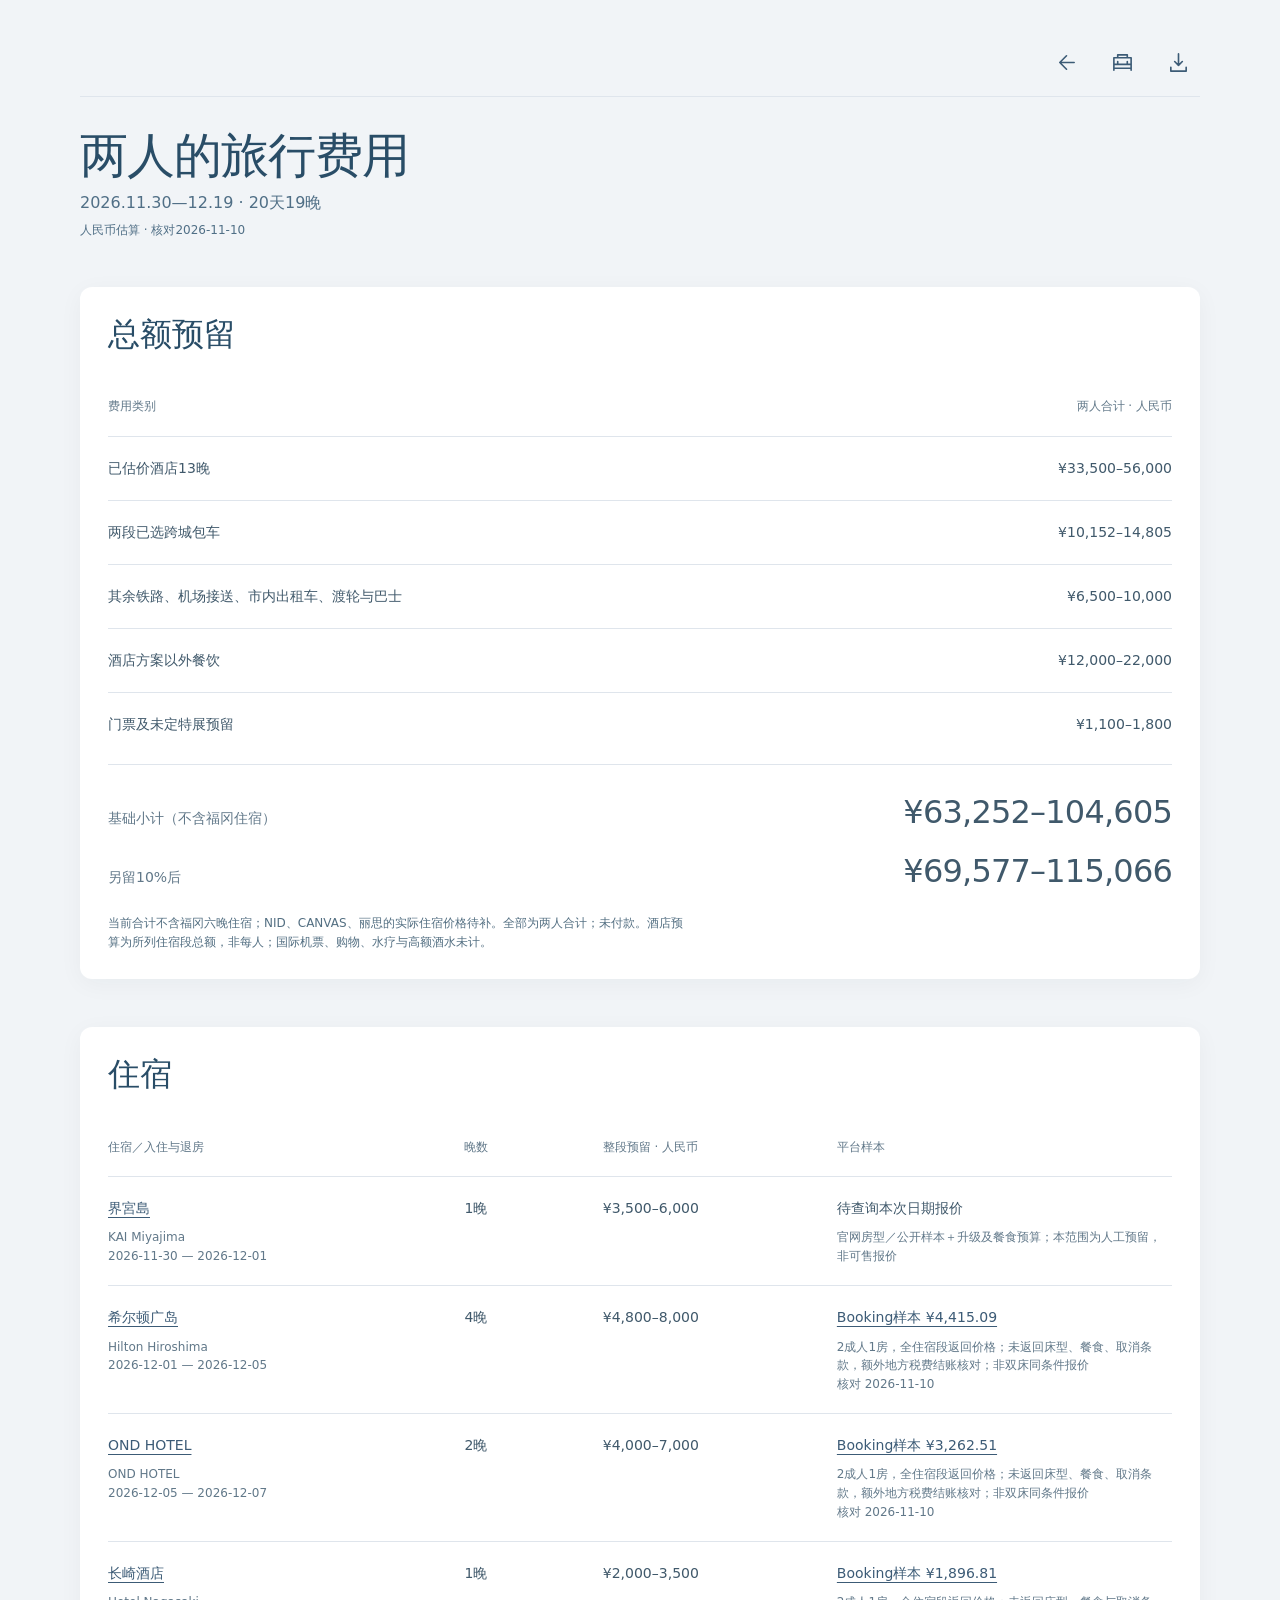
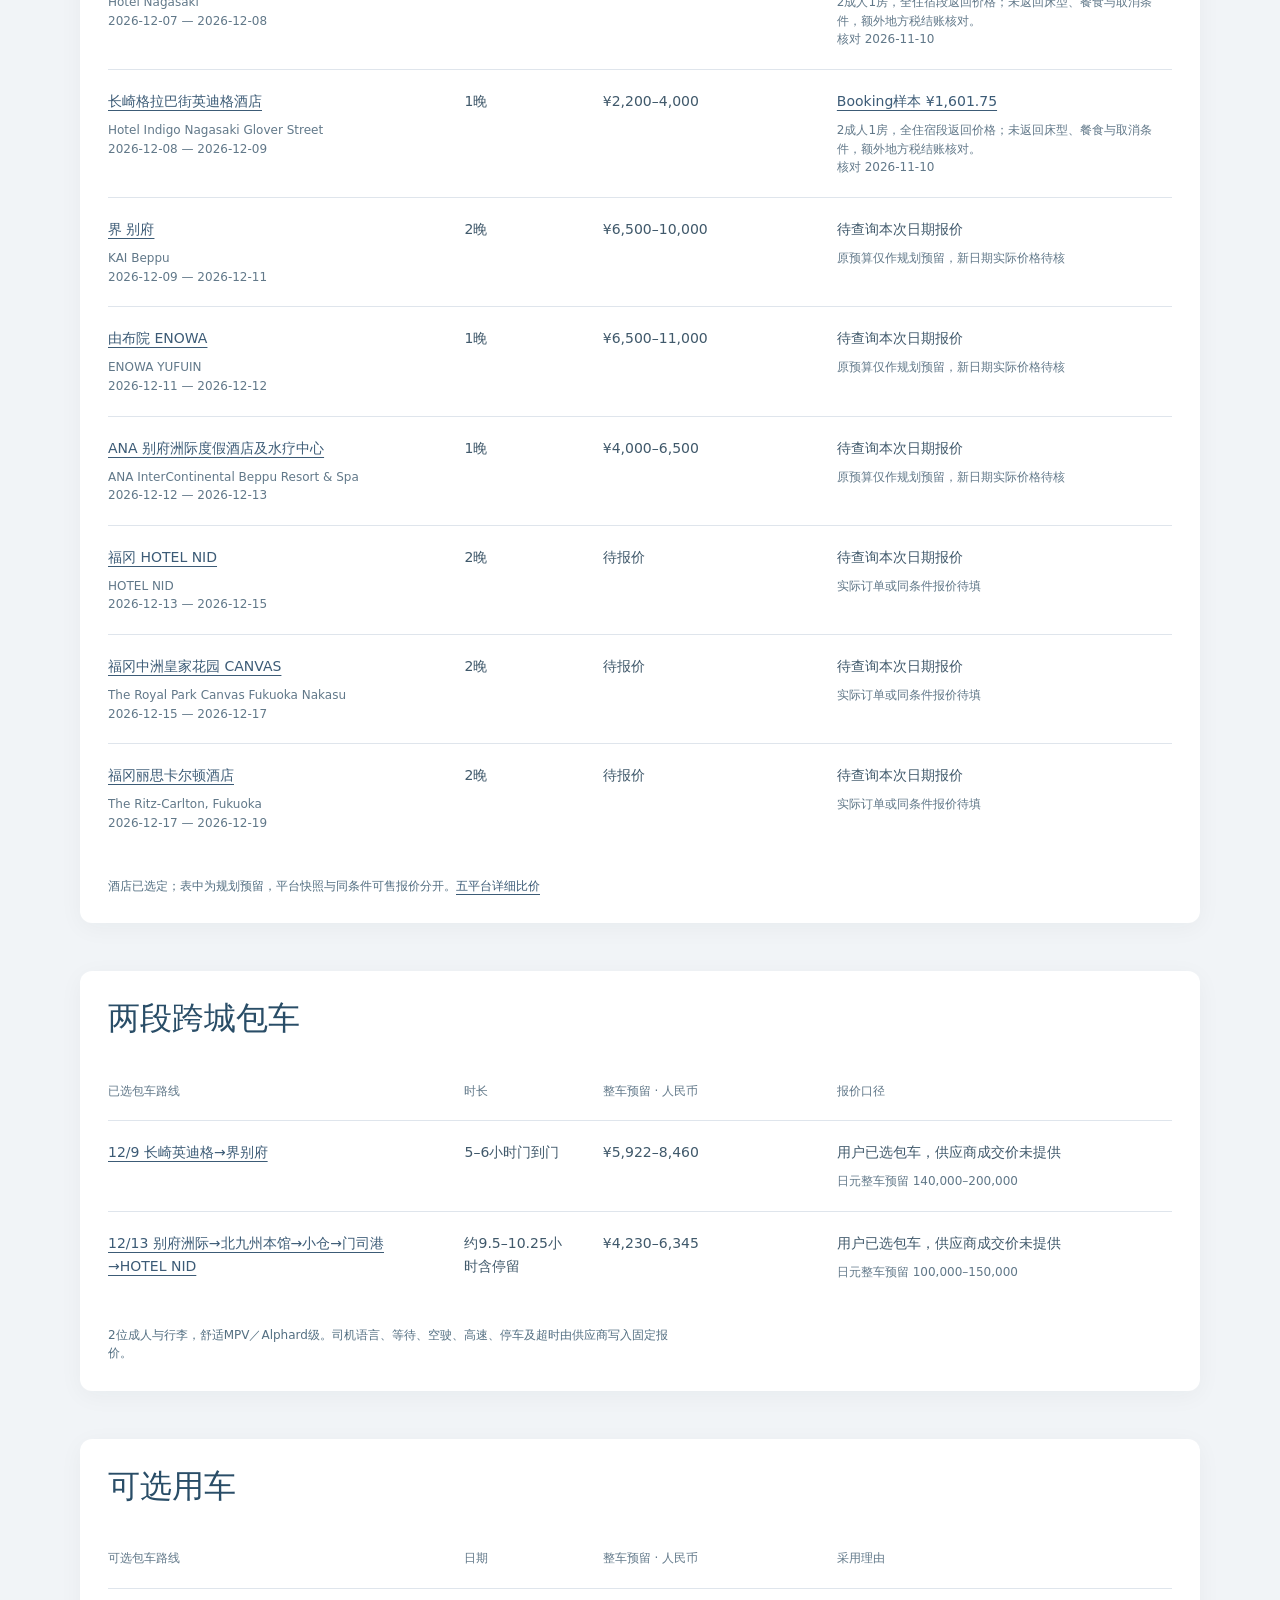
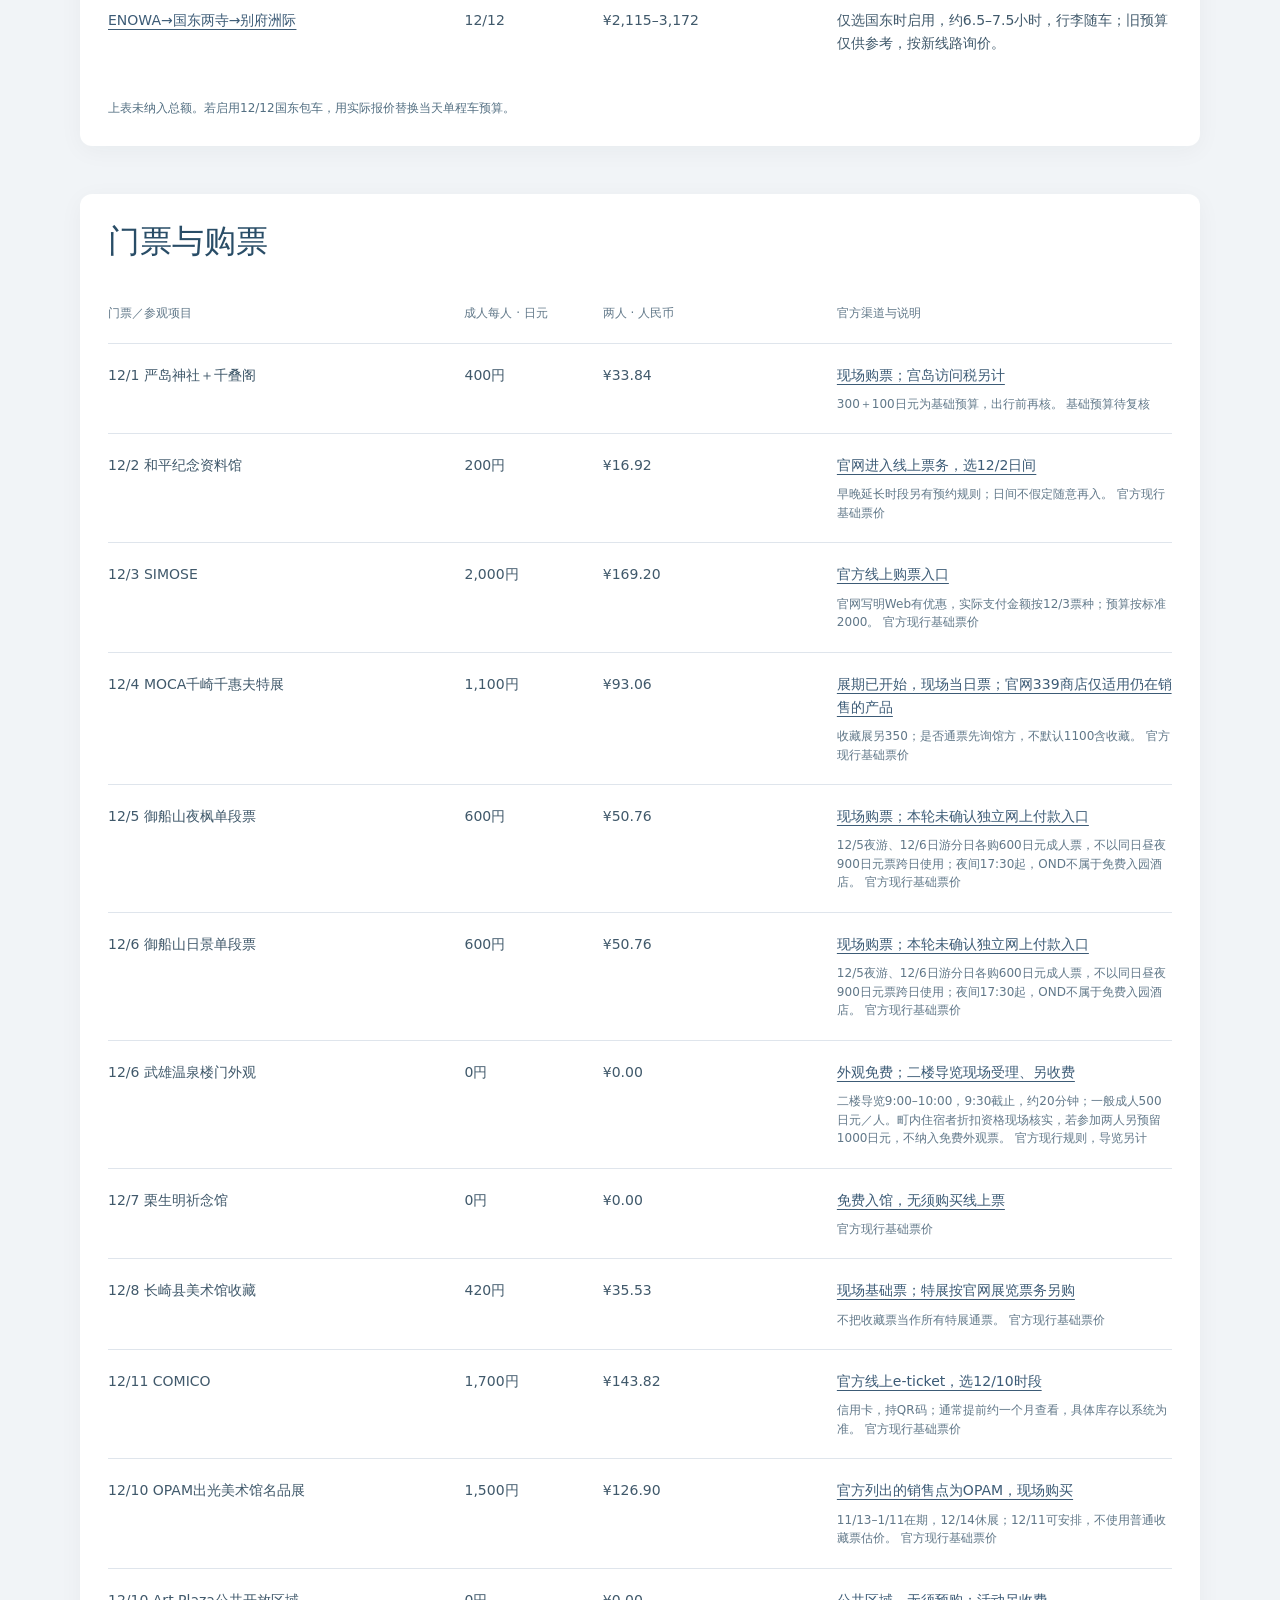
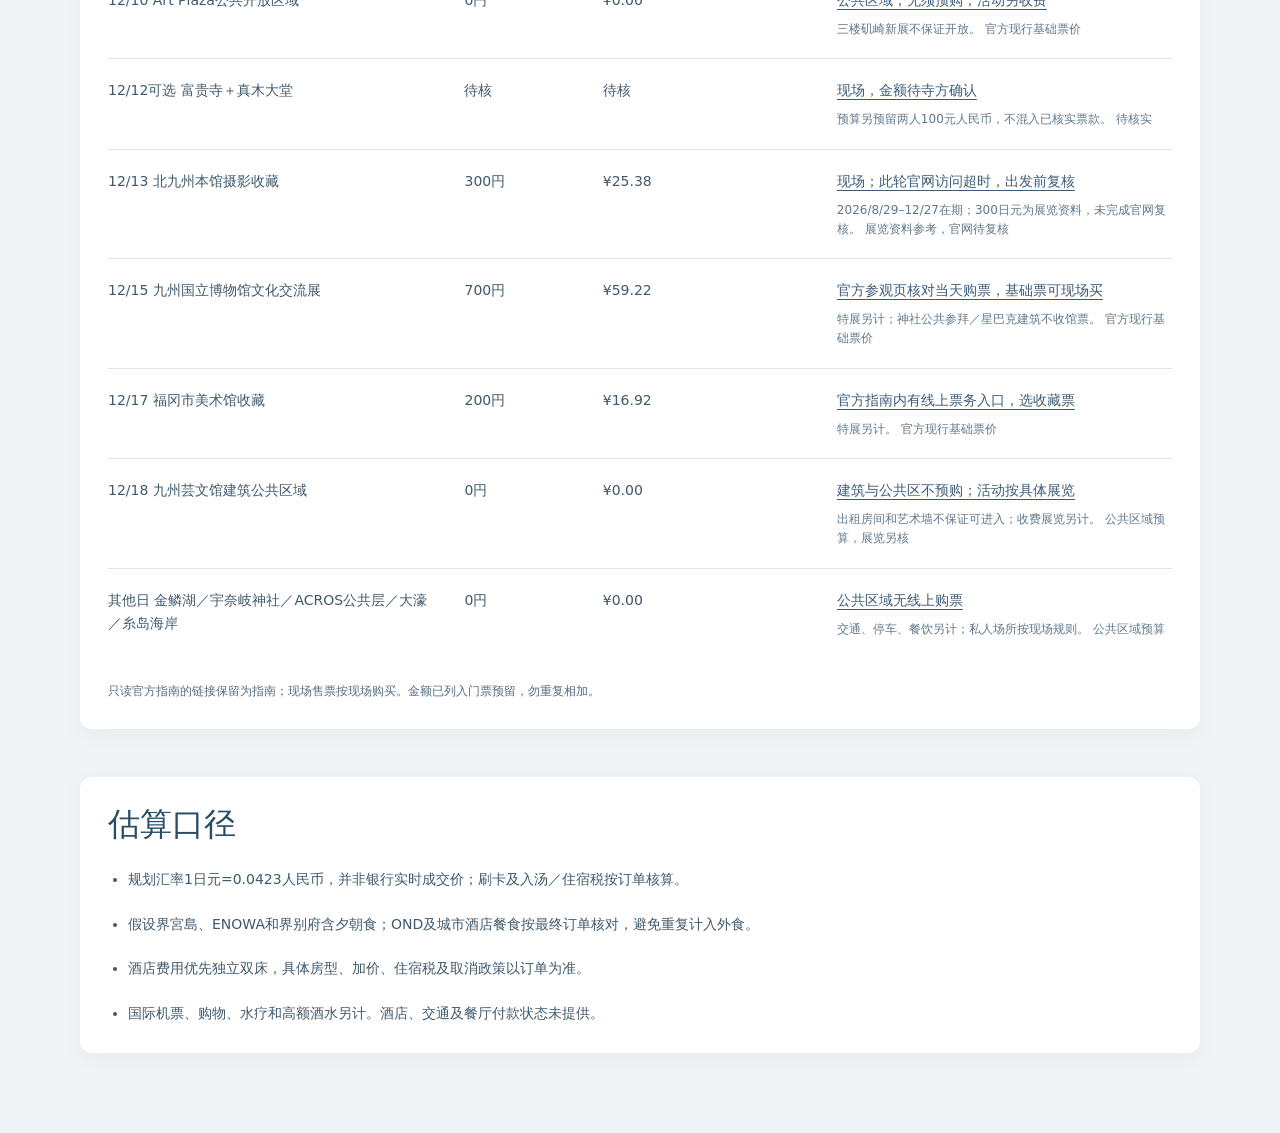
==== commit af960775: "Update Beppu stays and museum days, with Kunisaki transfer alternative" ====
--- a/cost-estimate.html
+++ b/cost-estimate.html
@@ -1 +1 @@
-<!doctype html><html lang="zh-CN"><head><meta charset="utf-8"><meta name="viewport" content="width=device-width,initial-scale=1,viewport-fit=cover"><meta name="theme-color" content="#f1f4f7"><title>旅行费用｜广岛与北九州</title><link rel="stylesheet" href="style.css?v=20261110-clean"><link rel="stylesheet" href="layout.css?v=20261110-clean"><link rel="stylesheet" href="cost-layout.css?v=20261110-clean"><link rel="stylesheet" href="design-system.css?v=20261110-clean"></head><body class="cost-page"><a class="skip-link" href="#cost-content">跳到费用明细</a><main id="cost-content" class="cost-content"><nav class="utility-bar" aria-label="费用资料"><a class="utility-icon" aria-label="返回行前预约" title="返回行前预约" href="index.html#booking"><svg viewBox="0 0 24 24" fill="none" stroke="currentColor" stroke-width="1.7" stroke-linecap="round" stroke-linejoin="round" aria-hidden="true"><path d="m12 5-7 7 7 7M5 12h15"/></svg></a><a class="utility-icon" aria-label="查看酒店比价" title="查看酒店比价" href="hotels.html"><svg viewBox="0 0 24 24" fill="none" stroke="currentColor" stroke-width="1.7" stroke-linecap="round" stroke-linejoin="round" aria-hidden="true"><path d="M3 20V7h18v13M3 14h18M7 7V4h10v3M7 14v-3m10 3v-3M3 18h18"/></svg></a><a class="utility-icon" aria-label="下载费用表" title="下载费用表" href="cost-estimate.csv" download><svg viewBox="0 0 24 24" fill="none" stroke="currentColor" stroke-width="1.7" stroke-linecap="round" stroke-linejoin="round" aria-hidden="true"><path d="M12 3v12m-4-4 4 4 4-4M4 17v4h16v-4"/></svg></a></nav><header class="cost-intro"><h1>两人的旅行费用</h1><p>2026.11.30—12.19 · 20天19晚</p><p class="cost-note">人民币估算 · 核对2026-11-10</p></header><section class="cost-section" id="total"><h2>总额预留</h2><div class="cost-table-scroll" role="region" tabindex="0" aria-label="费用类别明细，窄屏可横向滚动"><table class="cost-table summary"><thead><tr><th scope="col">费用类别</th><th scope="col">两人合计 · 人民币</th></tr></thead><tbody><tr><td>已估价酒店13晚</td><td>¥33,500–56,000</td></tr><tr><td>两段已选跨城包车</td><td>¥10,152–14,805</td></tr><tr><td>其余铁路、机场接送、市内出租车、渡轮与巴士</td><td>¥6,500–10,000</td></tr><tr><td>酒店方案以外餐饮</td><td>¥12,000–22,000</td></tr><tr><td>门票及未定特展预留</td><td>¥1,100–1,800</td></tr></tbody></table></div><dl class="cost-totals"><div><dt>基础小计（不含福冈住宿）</dt><dd>¥63,252–104,605</dd></div><div><dt>另留10%后</dt><dd>¥69,577–115,066</dd></div></dl><p class="cost-note">当前合计不含福冈六晚住宿；NID、CANVAS、丽思的实际住宿价格待补。全部为两人合计；未付款。酒店预算为所列住宿段总额，非每人；国际机票、购物、水疗与高额酒水未计。</p></section><section class="cost-section" id="hotels"><h2>住宿</h2><div class="cost-table-scroll" role="region" tabindex="0" aria-label="住宿／入住与退房明细，窄屏可横向滚动"><table class="cost-table detail"><thead><tr><th scope="col">住宿／入住与退房</th><th scope="col">晚数</th><th scope="col">整段预留 · 人民币</th><th scope="col">平台样本</th></tr></thead><tbody><tr><td><a href="https://hoshinoresorts.com/ja/hotels/kaimiyajima/" target="_blank" rel="noopener noreferrer">界宮島</a><small>KAI Miyajima<br>2026-11-30 — 2026-12-01</small></td><td>1晚</td><td>¥3,500–6,000</td><td>待查询本次日期报价<small>官网房型／公开样本＋升级及餐食预算；本范围为人工预留，非可售报价</small></td></tr><tr><td><a href="https://hiroshima.hiltonjapan.co.jp/rooms/" target="_blank" rel="noopener noreferrer">希尔顿广岛</a><small>Hilton Hiroshima<br>2026-12-01 — 2026-12-05</small></td><td>4晚</td><td>¥4,800–8,000</td><td><a href="https://www.booking.com/hotel/jp/hilton-hiroshima.html" target="_blank" rel="noopener noreferrer">Booking样本 ¥4,415.09</a><small>2成人1房，全住宿段返回价格；未返回床型、餐食、取消条款，额外地方税费结账核对；非双床同条件报价<br>核对 2026-11-10</small></td></tr><tr><td><a href="https://www.ondhotel.jp/stay/" target="_blank" rel="noopener noreferrer">OND HOTEL</a><small>OND HOTEL<br>2026-12-05 — 2026-12-07</small></td><td>2晚</td><td>¥4,000–7,000</td><td><a href="https://www.booking.com/hotel/jp/ond-ondohoteru.html" target="_blank" rel="noopener noreferrer">Booking样本 ¥3,262.51</a><small>2成人1房，全住宿段返回价格；未返回床型、餐食、取消条款，额外地方税费结账核对；非双床同条件报价<br>核对 2026-11-10</small></td></tr><tr><td><a href="https://hotel-nagasaki.jp/tw/" target="_blank" rel="noopener noreferrer">长崎酒店</a><small>Hotel Nagasaki<br>2026-12-07 — 2026-12-08</small></td><td>1晚</td><td>¥2,000–3,500</td><td><a href="https://www.booking.com/hotel/jp/nagasaki.html" target="_blank" rel="noopener noreferrer">Booking样本 ¥1,896.81</a><small>2成人1房，全住宿段返回价格；未返回床型、餐食与取消条件，额外地方税结账核对。<br>核对 2026-11-10</small></td></tr><tr><td><a href="https://nagasaki.hotelindigo.com/" target="_blank" rel="noopener noreferrer">长崎格拉巴街英迪格酒店</a><small>Hotel Indigo Nagasaki Glover Street<br>2026-12-08 — 2026-12-09</small></td><td>1晚</td><td>¥2,200–4,000</td><td><a href="https://www.booking.com/hotel/jp/indigo-nagasaki-glover-street-an-ihg.html" target="_blank" rel="noopener noreferrer">Booking样本 ¥1,601.75</a><small>2成人1房，全住宿段返回价格；未返回床型、餐食与取消条件，额外地方税结账核对。<br>核对 2026-11-10</small></td></tr><tr><td><a href="https://anaicbeppu.com/faq/" target="_blank" rel="noopener noreferrer">ANA 别府洲际度假酒店及水疗中心</a><small>ANA InterContinental Beppu Resort &amp; Spa<br>2026-12-09 — 2026-12-10</small></td><td>1晚</td><td>¥4,000–6,500</td><td><a href="https://www.booking.com/hotel/jp/intercontinental-ana-beppu-resort-spa.html" target="_blank" rel="noopener noreferrer">Booking样本 ¥3,445.87</a><small>2成人1房，全住宿段返回价格；未返回床型、餐食、取消条款，额外地方税费结账核对；非双床同条件报价<br>核对 2026-11-10</small></td></tr><tr><td><a href="https://enowa-yufuin.jp/" target="_blank" rel="noopener noreferrer">由布院 ENOWA</a><small>ENOWA YUFUIN<br>2026-12-10 — 2026-12-11</small></td><td>1晚</td><td>¥6,500–11,000</td><td>待查询本次日期报价<small>Booking未能匹配酒店；优先官网／一休。</small></td></tr><tr><td><a href="https://hoshinoresorts.com/ja/hotels/kaibeppu/" target="_blank" rel="noopener noreferrer">界 别府</a><small>KAI Beppu<br>2026-12-11 — 2026-12-13</small></td><td>2晚</td><td>¥6,500–10,000</td><td>待查询本次日期报价<small>Booking本次12/11–13未返回可售；需官网核查。</small></td></tr><tr><td><a href="https://nid.seven-garden.com/en/" target="_blank" rel="noopener noreferrer">福冈 HOTEL NID</a><small>HOTEL NID<br>2026-12-13 — 2026-12-15</small></td><td>2晚</td><td>待报价</td><td>待查询本次日期报价<small>实际订单或同条件报价待填</small></td></tr><tr><td><a href="https://www.royalparkhotels.co.jp/canvas/fukuokanakasu/" target="_blank" rel="noopener noreferrer">福冈中洲皇家花园 CANVAS</a><small>The Royal Park Canvas Fukuoka Nakasu<br>2026-12-15 — 2026-12-17</small></td><td>2晚</td><td>待报价</td><td>待查询本次日期报价<small>实际订单或同条件报价待填</small></td></tr><tr><td><a href="https://www.ritzcarlton.com/en/hotels/fukrz-the-ritz-carlton-fukuoka/rooms/" target="_blank" rel="noopener noreferrer">福冈丽思卡尔顿酒店</a><small>The Ritz-Carlton, Fukuoka<br>2026-12-17 — 2026-12-19</small></td><td>2晚</td><td>待报价</td><td>待查询本次日期报价<small>实际订单或同条件报价待填</small></td></tr></tbody></table></div><p class="cost-note">酒店已选定；表中为规划预留，平台快照与同条件可售报价分开。<a href="hotels.html" target="_blank" rel="noopener noreferrer">五平台详细比价</a></p></section><section class="cost-section" id="charters"><h2>两段跨城包车</h2><div class="cost-table-scroll" role="region" tabindex="0" aria-label="已选包车路线明细，窄屏可横向滚动"><table class="cost-table detail"><thead><tr><th scope="col">已选包车路线</th><th scope="col">时长</th><th scope="col">整车预留 · 人民币</th><th scope="col">报价口径</th></tr></thead><tbody><tr><td><a href="https://www.citycab.jp/taxi-introduction/" target="_blank" rel="noopener noreferrer">12/9 长崎英迪格→别府洲际</a></td><td>5–6小时门到门</td><td>¥5,922–8,460</td><td>用户已选包车，供应商成交价未提供<small>日元整车预留 140,000–200,000</small></td></tr><tr><td><a href="https://kamenoi.co.jp/taxi/campaign/" target="_blank" rel="noopener noreferrer">12/13 界别府→北九州美术馆→HOTEL NID</a></td><td>8–9小时含午餐与参观等候</td><td>¥4,230–6,345</td><td>用户已选包车，供应商成交价未提供<small>日元整车预留 100,000–150,000</small></td></tr></tbody></table></div><p class="cost-note">2位成人与行李，舒适MPV／Alphard级。司机语言、等待、空驶、高速、停车及超时由供应商写入固定报价。</p></section><section class="cost-section" id="optional"><h2>可选用车</h2><div class="cost-table-scroll" role="region" tabindex="0" aria-label="可选包车路线明细，窄屏可横向滚动"><table class="cost-table detail"><thead><tr><th scope="col">可选包车路线</th><th scope="col">日期</th><th scope="col">整车预留 · 人民币</th><th scope="col">采用理由</th></tr></thead><tbody><tr><td><a href="https://kamenoi.co.jp/taxi/campaign/" target="_blank" rel="noopener noreferrer">ENOWA→OPAM→Art Plaza→界别府，6–7小时</a></td><td>12/11</td><td>¥2,538–3,807</td><td>最值得增加：带行李换酒店顺路看双馆，节省多次寄存换乘。</td></tr><tr><td><a href="https://kamenoi.co.jp/taxi/campaign/" target="_blank" rel="noopener noreferrer">国东富贵寺＋真木大堂，6–7小时</a></td><td>12/12</td><td>¥2,115–3,172</td><td>仅决定去国东时启用；否则界别府休整与老城短途出租车。</td></tr></tbody></table></div><p class="cost-note">上表未纳入总额。若启用12/11全日车，先扣除原分段接送预留1,500元，再加实际报价。</p></section><section class="cost-section" id="tickets"><h2>门票与购票</h2><div class="cost-table-scroll" role="region" tabindex="0" aria-label="门票／参观项目明细，窄屏可横向滚动"><table class="cost-table detail"><thead><tr><th scope="col">门票／参观项目</th><th scope="col">成人每人 · 日元</th><th scope="col">两人 · 人民币</th><th scope="col">官方渠道与说明</th></tr></thead><tbody><tr><td>12/1 严岛神社＋千叠阁</td><td>400円</td><td>¥33.84</td><td><a href="https://www.miyajima.or.jp/" target="_blank" rel="noopener noreferrer">现场购票；宫岛访问税另计</a><small>300＋100日元为基础预算，出行前再核。 基础预算待复核</small></td></tr><tr><td>12/2 和平纪念资料馆</td><td>200円</td><td>¥16.92</td><td><a href="https://hpmmuseum.jp/" target="_blank" rel="noopener noreferrer">官网进入线上票务，选12/2日间</a><small>早晚延长时段另有预约规则；日间不假定随意再入。 官方现行基础票价</small></td></tr><tr><td>12/3 SIMOSE</td><td>2,000円</td><td>¥169.20</td><td><a href="https://simose-museum.jp/tickets/" target="_blank" rel="noopener noreferrer">官方线上购票入口</a><small>官网写明Web有优惠，实际支付金额按12/3票种；预算按标准2000。 官方现行基础票价</small></td></tr><tr><td>12/4 MOCA千崎千惠夫特展</td><td>1,100円</td><td>¥93.06</td><td><a href="https://www.hiroshima-moca.jp/exhibition/senzakichieo" target="_blank" rel="noopener noreferrer">展期已开始，现场当日票；官网339商店仅适用仍在销售的产品</a><small>收藏展另350；是否通票先询馆方，不默认1100含收藏。 官方现行基础票价</small></td></tr><tr><td>12/5 御船山夜枫单段票</td><td>600円</td><td>¥50.76</td><td><a href="https://www.mifuneyamarakuen.jp/autumn/" target="_blank" rel="noopener noreferrer">现场购票；本轮未确认独立网上付款入口</a><small>12/5夜游、12/6日游分日各购600日元成人票，不以同日昼夜900日元票跨日使用；夜间17:30起，OND不属于免费入园酒店。 官方现行基础票价</small></td></tr><tr><td>12/6 御船山日景单段票</td><td>600円</td><td>¥50.76</td><td><a href="https://www.mifuneyamarakuen.jp/autumn/" target="_blank" rel="noopener noreferrer">现场购票；本轮未确认独立网上付款入口</a><small>12/5夜游、12/6日游分日各购600日元成人票，不以同日昼夜900日元票跨日使用；夜间17:30起，OND不属于免费入园酒店。 官方现行基础票价</small></td></tr><tr><td>12/6 武雄温泉楼门外观</td><td>0円</td><td>¥0.00</td><td><a href="https://www.takeo-kk.net/sightseeing/001373.php" target="_blank" rel="noopener noreferrer">外观免费；二楼导览现场受理、另收费</a><small>二楼导览9:00–10:00，9:30截止，约20分钟；一般成人500日元／人。町内住宿者折扣资格现场核实，若参加两人另预留1000日元，不纳入免费外观票。 官方现行规则，导览另计</small></td></tr><tr><td>12/7 栗生明祈念馆</td><td>0円</td><td>¥0.00</td><td><a href="https://www.peace-nagasaki.go.jp/guide" target="_blank" rel="noopener noreferrer">免费入馆，无须购买线上票</a><small> 官方现行基础票价</small></td></tr><tr><td>12/8 长崎县美术馆收藏</td><td>420円</td><td>¥35.53</td><td><a href="https://www.nagasaki-museum.jp/english/visit/info" target="_blank" rel="noopener noreferrer">现场基础票；特展按官网展览票务另购</a><small>不把收藏票当作所有特展通票。 官方现行基础票价</small></td></tr><tr><td>12/10 COMICO</td><td>1,700円</td><td>¥143.82</td><td><a href="https://reserva.be/comicoartmuseumyufuin" target="_blank" rel="noopener noreferrer">官方线上e-ticket，选12/10时段</a><small>信用卡，持QR码；通常提前约一个月查看，具体库存以系统为准。 官方现行基础票价</small></td></tr><tr><td>12/11 OPAM出光美术馆名品展</td><td>1,500円</td><td>¥126.90</td><td><a href="https://www.opam.jp/exhibitions/detail/a56e8223-b250-4c01-a096-1a25013ea3de" target="_blank" rel="noopener noreferrer">官方列出的销售点为OPAM，现场购买</a><small>11/13–1/11在期，12/14休展；12/11可安排，不使用普通收藏票估价。 官方现行基础票价</small></td></tr><tr><td>12/11 Art Plaza公共开放区域</td><td>0円</td><td>¥0.00</td><td><a href="https://www.art-plaza.jp/" target="_blank" rel="noopener noreferrer">公共区域，无须预购；活动另收费</a><small>三楼矶崎新展不保证开放。 官方现行基础票价</small></td></tr><tr><td>12/12可选 富贵寺＋真木大堂</td><td>待核</td><td>待核</td><td><a href="https://www.makiodo.jp/access.html" target="_blank" rel="noopener noreferrer">现场，金额待寺方确认</a><small>预算另预留两人100元人民币，不混入已核实票款。 待核实</small></td></tr><tr><td>12/13 北九州本馆摄影收藏</td><td>300円</td><td>¥25.38</td><td><a href="https://kmma.jp/exhibition/collection2-photograph/" target="_blank" rel="noopener noreferrer">现场；此轮官网访问超时，出发前复核</a><small>2026/8/29–12/27在期；300日元为展览资料，未完成官网复核。 展览资料参考，官网待复核</small></td></tr><tr><td>12/15 九州国立博物馆文化交流展</td><td>700円</td><td>¥59.22</td><td><a href="https://www.kyuhaku.jp/visit/visit_qanda.html" target="_blank" rel="noopener noreferrer">官方参观页核对当天购票，基础票可现场买</a><small>特展另计；神社公共参拜／星巴克建筑不收馆票。 官方现行基础票价</small></td></tr><tr><td>12/17 福冈市美术馆收藏</td><td>200円</td><td>¥16.92</td><td><a href="https://www.fukuoka-art-museum.jp/guide/" target="_blank" rel="noopener noreferrer">官方指南内有线上票务入口，选收藏票</a><small>特展另计。 官方现行基础票价</small></td></tr><tr><td>12/18 九州芸文馆建筑公共区域</td><td>0円</td><td>¥0.00</td><td><a href="https://www.kyushu-geibun.jp/" target="_blank" rel="noopener noreferrer">建筑与公共区不预购；活动按具体展览</a><small>出租房间和艺术墙不保证可进入；收费展览另计。 公共区域预算，展览另核</small></td></tr><tr><td>其他日 金鳞湖／宇奈岐神社／ACROS公共层／大濠／糸岛海岸</td><td>0円</td><td>¥0.00</td><td><a href="https://yokanavi.com/" target="_blank" rel="noopener noreferrer">公共区域无线上购票</a><small>交通、停车、餐饮另计；私人场所按现场规则。 公共区域预算</small></td></tr></tbody></table></div><p class="cost-note">只读官方指南的链接保留为指南；现场售票按现场购买。金额已列入门票预留，勿重复相加。</p></section><section class="cost-section" id="notes"><h2>估算口径</h2><ul class="cost-assumptions"><li>规划汇率1日元=0.0423人民币，并非银行实时成交价；刷卡及入汤／住宿税按订单核算。</li><li>假设界宮島、ENOWA和界别府含夕朝食；OND及城市酒店餐食按最终订单核对，避免重复计入外食。</li><li>酒店费用优先独立双床，具体房型、加价、住宿税及取消政策以订单为准。</li><li>国际机票、购物、水疗和高额酒水另计。酒店、交通及餐厅付款状态未提供。</li></ul></section></main></body></html>+<!doctype html><html lang="zh-CN"><head><meta charset="utf-8"><meta name="viewport" content="width=device-width,initial-scale=1,viewport-fit=cover"><meta name="theme-color" content="#f1f4f7"><title>旅行费用｜广岛与北九州</title><link rel="stylesheet" href="style.css?v=20261110-clean"><link rel="stylesheet" href="layout.css?v=20261110-clean"><link rel="stylesheet" href="cost-layout.css?v=20261110-clean"><link rel="stylesheet" href="design-system.css?v=20261110-clean"></head><body class="cost-page"><a class="skip-link" href="#cost-content">跳到费用明细</a><main id="cost-content" class="cost-content"><nav class="utility-bar" aria-label="费用资料"><a class="utility-icon" aria-label="返回行前预约" title="返回行前预约" href="index.html#booking"><svg viewBox="0 0 24 24" fill="none" stroke="currentColor" stroke-width="1.7" stroke-linecap="round" stroke-linejoin="round" aria-hidden="true"><path d="m12 5-7 7 7 7M5 12h15"/></svg></a><a class="utility-icon" aria-label="查看酒店比价" title="查看酒店比价" href="hotels.html"><svg viewBox="0 0 24 24" fill="none" stroke="currentColor" stroke-width="1.7" stroke-linecap="round" stroke-linejoin="round" aria-hidden="true"><path d="M3 20V7h18v13M3 14h18M7 7V4h10v3M7 14v-3m10 3v-3M3 18h18"/></svg></a><a class="utility-icon" aria-label="下载费用表" title="下载费用表" href="cost-estimate.csv" download><svg viewBox="0 0 24 24" fill="none" stroke="currentColor" stroke-width="1.7" stroke-linecap="round" stroke-linejoin="round" aria-hidden="true"><path d="M12 3v12m-4-4 4 4 4-4M4 17v4h16v-4"/></svg></a></nav><header class="cost-intro"><h1>两人的旅行费用</h1><p>2026.11.30—12.19 · 20天19晚</p><p class="cost-note">人民币估算 · 核对2026-11-10</p></header><section class="cost-section" id="total"><h2>总额预留</h2><div class="cost-table-scroll" role="region" tabindex="0" aria-label="费用类别明细，窄屏可横向滚动"><table class="cost-table summary"><thead><tr><th scope="col">费用类别</th><th scope="col">两人合计 · 人民币</th></tr></thead><tbody><tr><td>已估价酒店13晚</td><td>¥33,500–56,000</td></tr><tr><td>两段已选跨城包车</td><td>¥10,152–14,805</td></tr><tr><td>其余铁路、机场接送、市内出租车、渡轮与巴士</td><td>¥6,500–10,000</td></tr><tr><td>酒店方案以外餐饮</td><td>¥12,000–22,000</td></tr><tr><td>门票及未定特展预留</td><td>¥1,100–1,800</td></tr></tbody></table></div><dl class="cost-totals"><div><dt>基础小计（不含福冈住宿）</dt><dd>¥63,252–104,605</dd></div><div><dt>另留10%后</dt><dd>¥69,577–115,066</dd></div></dl><p class="cost-note">当前合计不含福冈六晚住宿；NID、CANVAS、丽思的实际住宿价格待补。全部为两人合计；未付款。酒店预算为所列住宿段总额，非每人；国际机票、购物、水疗与高额酒水未计。</p></section><section class="cost-section" id="hotels"><h2>住宿</h2><div class="cost-table-scroll" role="region" tabindex="0" aria-label="住宿／入住与退房明细，窄屏可横向滚动"><table class="cost-table detail"><thead><tr><th scope="col">住宿／入住与退房</th><th scope="col">晚数</th><th scope="col">整段预留 · 人民币</th><th scope="col">平台样本</th></tr></thead><tbody><tr><td><a href="https://hoshinoresorts.com/ja/hotels/kaimiyajima/" target="_blank" rel="noopener noreferrer">界宮島</a><small>KAI Miyajima<br>2026-11-30 — 2026-12-01</small></td><td>1晚</td><td>¥3,500–6,000</td><td>待查询本次日期报价<small>官网房型／公开样本＋升级及餐食预算；本范围为人工预留，非可售报价</small></td></tr><tr><td><a href="https://hiroshima.hiltonjapan.co.jp/rooms/" target="_blank" rel="noopener noreferrer">希尔顿广岛</a><small>Hilton Hiroshima<br>2026-12-01 — 2026-12-05</small></td><td>4晚</td><td>¥4,800–8,000</td><td><a href="https://www.booking.com/hotel/jp/hilton-hiroshima.html" target="_blank" rel="noopener noreferrer">Booking样本 ¥4,415.09</a><small>2成人1房，全住宿段返回价格；未返回床型、餐食、取消条款，额外地方税费结账核对；非双床同条件报价<br>核对 2026-11-10</small></td></tr><tr><td><a href="https://www.ondhotel.jp/stay/" target="_blank" rel="noopener noreferrer">OND HOTEL</a><small>OND HOTEL<br>2026-12-05 — 2026-12-07</small></td><td>2晚</td><td>¥4,000–7,000</td><td><a href="https://www.booking.com/hotel/jp/ond-ondohoteru.html" target="_blank" rel="noopener noreferrer">Booking样本 ¥3,262.51</a><small>2成人1房，全住宿段返回价格；未返回床型、餐食、取消条款，额外地方税费结账核对；非双床同条件报价<br>核对 2026-11-10</small></td></tr><tr><td><a href="https://hotel-nagasaki.jp/tw/" target="_blank" rel="noopener noreferrer">长崎酒店</a><small>Hotel Nagasaki<br>2026-12-07 — 2026-12-08</small></td><td>1晚</td><td>¥2,000–3,500</td><td><a href="https://www.booking.com/hotel/jp/nagasaki.html" target="_blank" rel="noopener noreferrer">Booking样本 ¥1,896.81</a><small>2成人1房，全住宿段返回价格；未返回床型、餐食与取消条件，额外地方税结账核对。<br>核对 2026-11-10</small></td></tr><tr><td><a href="https://nagasaki.hotelindigo.com/" target="_blank" rel="noopener noreferrer">长崎格拉巴街英迪格酒店</a><small>Hotel Indigo Nagasaki Glover Street<br>2026-12-08 — 2026-12-09</small></td><td>1晚</td><td>¥2,200–4,000</td><td><a href="https://www.booking.com/hotel/jp/indigo-nagasaki-glover-street-an-ihg.html" target="_blank" rel="noopener noreferrer">Booking样本 ¥1,601.75</a><small>2成人1房，全住宿段返回价格；未返回床型、餐食与取消条件，额外地方税结账核对。<br>核对 2026-11-10</small></td></tr><tr><td><a href="https://hoshinoresorts.com/ja/hotels/kaibeppu/" target="_blank" rel="noopener noreferrer">界 别府</a><small>KAI Beppu<br>2026-12-09 — 2026-12-11</small></td><td>2晚</td><td>¥6,500–10,000</td><td>待查询本次日期报价<small>原预算仅作规划预留，新日期实际价格待核</small></td></tr><tr><td><a href="https://enowa-yufuin.jp/" target="_blank" rel="noopener noreferrer">由布院 ENOWA</a><small>ENOWA YUFUIN<br>2026-12-11 — 2026-12-12</small></td><td>1晚</td><td>¥6,500–11,000</td><td>待查询本次日期报价<small>原预算仅作规划预留，新日期实际价格待核</small></td></tr><tr><td><a href="https://anaicbeppu.com/faq/" target="_blank" rel="noopener noreferrer">ANA 别府洲际度假酒店及水疗中心</a><small>ANA InterContinental Beppu Resort &amp; Spa<br>2026-12-12 — 2026-12-13</small></td><td>1晚</td><td>¥4,000–6,500</td><td>待查询本次日期报价<small>原预算仅作规划预留，新日期实际价格待核</small></td></tr><tr><td><a href="https://nid.seven-garden.com/en/" target="_blank" rel="noopener noreferrer">福冈 HOTEL NID</a><small>HOTEL NID<br>2026-12-13 — 2026-12-15</small></td><td>2晚</td><td>待报价</td><td>待查询本次日期报价<small>实际订单或同条件报价待填</small></td></tr><tr><td><a href="https://www.royalparkhotels.co.jp/canvas/fukuokanakasu/" target="_blank" rel="noopener noreferrer">福冈中洲皇家花园 CANVAS</a><small>The Royal Park Canvas Fukuoka Nakasu<br>2026-12-15 — 2026-12-17</small></td><td>2晚</td><td>待报价</td><td>待查询本次日期报价<small>实际订单或同条件报价待填</small></td></tr><tr><td><a href="https://www.ritzcarlton.com/en/hotels/fukrz-the-ritz-carlton-fukuoka/rooms/" target="_blank" rel="noopener noreferrer">福冈丽思卡尔顿酒店</a><small>The Ritz-Carlton, Fukuoka<br>2026-12-17 — 2026-12-19</small></td><td>2晚</td><td>待报价</td><td>待查询本次日期报价<small>实际订单或同条件报价待填</small></td></tr></tbody></table></div><p class="cost-note">酒店已选定；表中为规划预留，平台快照与同条件可售报价分开。<a href="hotels.html" target="_blank" rel="noopener noreferrer">五平台详细比价</a></p></section><section class="cost-section" id="charters"><h2>两段跨城包车</h2><div class="cost-table-scroll" role="region" tabindex="0" aria-label="已选包车路线明细，窄屏可横向滚动"><table class="cost-table detail"><thead><tr><th scope="col">已选包车路线</th><th scope="col">时长</th><th scope="col">整车预留 · 人民币</th><th scope="col">报价口径</th></tr></thead><tbody><tr><td><a href="https://www.citycab.jp/taxi-introduction/" target="_blank" rel="noopener noreferrer">12/9 长崎英迪格→界别府</a></td><td>5–6小时门到门</td><td>¥5,922–8,460</td><td>用户已选包车，供应商成交价未提供<small>日元整车预留 140,000–200,000</small></td></tr><tr><td><a href="https://kamenoi.co.jp/taxi/campaign/" target="_blank" rel="noopener noreferrer">12/13 别府洲际→北九州本馆→小仓→门司港→HOTEL NID</a></td><td>约9.5–10.25小时含停留</td><td>¥4,230–6,345</td><td>用户已选包车，供应商成交价未提供<small>日元整车预留 100,000–150,000</small></td></tr></tbody></table></div><p class="cost-note">2位成人与行李，舒适MPV／Alphard级。司机语言、等待、空驶、高速、停车及超时由供应商写入固定报价。</p></section><section class="cost-section" id="optional"><h2>可选用车</h2><div class="cost-table-scroll" role="region" tabindex="0" aria-label="可选包车路线明细，窄屏可横向滚动"><table class="cost-table detail"><thead><tr><th scope="col">可选包车路线</th><th scope="col">日期</th><th scope="col">整车预留 · 人民币</th><th scope="col">采用理由</th></tr></thead><tbody><tr><td><a href="https://kamenoi.co.jp/taxi/campaign/" target="_blank" rel="noopener noreferrer">ENOWA→国东两寺→别府洲际</a></td><td>12/12</td><td>¥2,115–3,172</td><td>仅选国东时启用，约6.5–7.5小时，行李随车；旧预算仅供参考，按新线路询价。</td></tr></tbody></table></div><p class="cost-note">上表未纳入总额。若启用12/12国东包车，用实际报价替换当天单程车预算。</p></section><section class="cost-section" id="tickets"><h2>门票与购票</h2><div class="cost-table-scroll" role="region" tabindex="0" aria-label="门票／参观项目明细，窄屏可横向滚动"><table class="cost-table detail"><thead><tr><th scope="col">门票／参观项目</th><th scope="col">成人每人 · 日元</th><th scope="col">两人 · 人民币</th><th scope="col">官方渠道与说明</th></tr></thead><tbody><tr><td>12/1 严岛神社＋千叠阁</td><td>400円</td><td>¥33.84</td><td><a href="https://www.miyajima.or.jp/" target="_blank" rel="noopener noreferrer">现场购票；宫岛访问税另计</a><small>300＋100日元为基础预算，出行前再核。 基础预算待复核</small></td></tr><tr><td>12/2 和平纪念资料馆</td><td>200円</td><td>¥16.92</td><td><a href="https://hpmmuseum.jp/" target="_blank" rel="noopener noreferrer">官网进入线上票务，选12/2日间</a><small>早晚延长时段另有预约规则；日间不假定随意再入。 官方现行基础票价</small></td></tr><tr><td>12/3 SIMOSE</td><td>2,000円</td><td>¥169.20</td><td><a href="https://simose-museum.jp/tickets/" target="_blank" rel="noopener noreferrer">官方线上购票入口</a><small>官网写明Web有优惠，实际支付金额按12/3票种；预算按标准2000。 官方现行基础票价</small></td></tr><tr><td>12/4 MOCA千崎千惠夫特展</td><td>1,100円</td><td>¥93.06</td><td><a href="https://www.hiroshima-moca.jp/exhibition/senzakichieo" target="_blank" rel="noopener noreferrer">展期已开始，现场当日票；官网339商店仅适用仍在销售的产品</a><small>收藏展另350；是否通票先询馆方，不默认1100含收藏。 官方现行基础票价</small></td></tr><tr><td>12/5 御船山夜枫单段票</td><td>600円</td><td>¥50.76</td><td><a href="https://www.mifuneyamarakuen.jp/autumn/" target="_blank" rel="noopener noreferrer">现场购票；本轮未确认独立网上付款入口</a><small>12/5夜游、12/6日游分日各购600日元成人票，不以同日昼夜900日元票跨日使用；夜间17:30起，OND不属于免费入园酒店。 官方现行基础票价</small></td></tr><tr><td>12/6 御船山日景单段票</td><td>600円</td><td>¥50.76</td><td><a href="https://www.mifuneyamarakuen.jp/autumn/" target="_blank" rel="noopener noreferrer">现场购票；本轮未确认独立网上付款入口</a><small>12/5夜游、12/6日游分日各购600日元成人票，不以同日昼夜900日元票跨日使用；夜间17:30起，OND不属于免费入园酒店。 官方现行基础票价</small></td></tr><tr><td>12/6 武雄温泉楼门外观</td><td>0円</td><td>¥0.00</td><td><a href="https://www.takeo-kk.net/sightseeing/001373.php" target="_blank" rel="noopener noreferrer">外观免费；二楼导览现场受理、另收费</a><small>二楼导览9:00–10:00，9:30截止，约20分钟；一般成人500日元／人。町内住宿者折扣资格现场核实，若参加两人另预留1000日元，不纳入免费外观票。 官方现行规则，导览另计</small></td></tr><tr><td>12/7 栗生明祈念馆</td><td>0円</td><td>¥0.00</td><td><a href="https://www.peace-nagasaki.go.jp/guide" target="_blank" rel="noopener noreferrer">免费入馆，无须购买线上票</a><small> 官方现行基础票价</small></td></tr><tr><td>12/8 长崎县美术馆收藏</td><td>420円</td><td>¥35.53</td><td><a href="https://www.nagasaki-museum.jp/english/visit/info" target="_blank" rel="noopener noreferrer">现场基础票；特展按官网展览票务另购</a><small>不把收藏票当作所有特展通票。 官方现行基础票价</small></td></tr><tr><td>12/11 COMICO</td><td>1,700円</td><td>¥143.82</td><td><a href="https://reserva.be/comicoartmuseumyufuin" target="_blank" rel="noopener noreferrer">官方线上e-ticket，选12/10时段</a><small>信用卡，持QR码；通常提前约一个月查看，具体库存以系统为准。 官方现行基础票价</small></td></tr><tr><td>12/10 OPAM出光美术馆名品展</td><td>1,500円</td><td>¥126.90</td><td><a href="https://www.opam.jp/exhibitions/detail/a56e8223-b250-4c01-a096-1a25013ea3de" target="_blank" rel="noopener noreferrer">官方列出的销售点为OPAM，现场购买</a><small>11/13–1/11在期，12/14休展；12/11可安排，不使用普通收藏票估价。 官方现行基础票价</small></td></tr><tr><td>12/10 Art Plaza公共开放区域</td><td>0円</td><td>¥0.00</td><td><a href="https://www.art-plaza.jp/" target="_blank" rel="noopener noreferrer">公共区域，无须预购；活动另收费</a><small>三楼矶崎新展不保证开放。 官方现行基础票价</small></td></tr><tr><td>12/12可选 富贵寺＋真木大堂</td><td>待核</td><td>待核</td><td><a href="https://www.makiodo.jp/access.html" target="_blank" rel="noopener noreferrer">现场，金额待寺方确认</a><small>预算另预留两人100元人民币，不混入已核实票款。 待核实</small></td></tr><tr><td>12/13 北九州本馆摄影收藏</td><td>300円</td><td>¥25.38</td><td><a href="https://kmma.jp/exhibition/collection2-photograph/" target="_blank" rel="noopener noreferrer">现场；此轮官网访问超时，出发前复核</a><small>2026/8/29–12/27在期；300日元为展览资料，未完成官网复核。 展览资料参考，官网待复核</small></td></tr><tr><td>12/15 九州国立博物馆文化交流展</td><td>700円</td><td>¥59.22</td><td><a href="https://www.kyuhaku.jp/visit/visit_qanda.html" target="_blank" rel="noopener noreferrer">官方参观页核对当天购票，基础票可现场买</a><small>特展另计；神社公共参拜／星巴克建筑不收馆票。 官方现行基础票价</small></td></tr><tr><td>12/17 福冈市美术馆收藏</td><td>200円</td><td>¥16.92</td><td><a href="https://www.fukuoka-art-museum.jp/guide/" target="_blank" rel="noopener noreferrer">官方指南内有线上票务入口，选收藏票</a><small>特展另计。 官方现行基础票价</small></td></tr><tr><td>12/18 九州芸文馆建筑公共区域</td><td>0円</td><td>¥0.00</td><td><a href="https://www.kyushu-geibun.jp/" target="_blank" rel="noopener noreferrer">建筑与公共区不预购；活动按具体展览</a><small>出租房间和艺术墙不保证可进入；收费展览另计。 公共区域预算，展览另核</small></td></tr><tr><td>其他日 金鳞湖／宇奈岐神社／ACROS公共层／大濠／糸岛海岸</td><td>0円</td><td>¥0.00</td><td><a href="https://yokanavi.com/" target="_blank" rel="noopener noreferrer">公共区域无线上购票</a><small>交通、停车、餐饮另计；私人场所按现场规则。 公共区域预算</small></td></tr></tbody></table></div><p class="cost-note">只读官方指南的链接保留为指南；现场售票按现场购买。金额已列入门票预留，勿重复相加。</p></section><section class="cost-section" id="notes"><h2>估算口径</h2><ul class="cost-assumptions"><li>规划汇率1日元=0.0423人民币，并非银行实时成交价；刷卡及入汤／住宿税按订单核算。</li><li>假设界宮島、ENOWA和界别府含夕朝食；OND及城市酒店餐食按最终订单核对，避免重复计入外食。</li><li>酒店费用优先独立双床，具体房型、加价、住宿税及取消政策以订单为准。</li><li>国际机票、购物、水疗和高额酒水另计。酒店、交通及餐厅付款状态未提供。</li></ul></section></main></body></html>
--- a/design-system.css
+++ b/design-system.css
@@ -158,3 +158,41 @@
 .gallery-track{overflow-y:hidden;scrollbar-width:none}.gallery-track::-webkit-scrollbar{display:none}.gallery-slide figcaption.sr-only{padding:0;margin:0;border:0}
 
 .leaflet-control-zoom a{color:var(--green)}
+
+/* Restaurant review shortcuts share the card's existing action row. */
+.restaurant-heading {
+ display:flex;
+ align-items:center;
+ justify-content:space-between;
+ gap:8px;
+}
+.restaurant-heading > .tags {min-width:0;align-items:center}
+.restaurant-tools {
+ display:flex;
+ justify-content:flex-end;
+ align-items:center;
+ gap:4px;
+ flex-shrink:0;
+}
+.restaurant-tools .favorite-control {position:static}
+.restaurant-card > .tags {padding-right:0;min-height:0}
+.review-icon {
+ display:grid;
+ place-items:center;
+ min-width:44px;
+ min-height:44px;
+ border-radius:var(--radius-control);
+ color:var(--green);
+ text-decoration:none;
+}
+.review-icon span {
+ display:grid;
+ place-items:center;
+ width:24px;
+ height:24px;
+ border:1px solid currentColor;
+ border-radius:6px;
+ font:600 13px/1 var(--font);
+}
+.review-icon:hover {background:var(--paper)}
+.review-icon:focus-visible {outline:2px solid var(--green);outline-offset:2px}
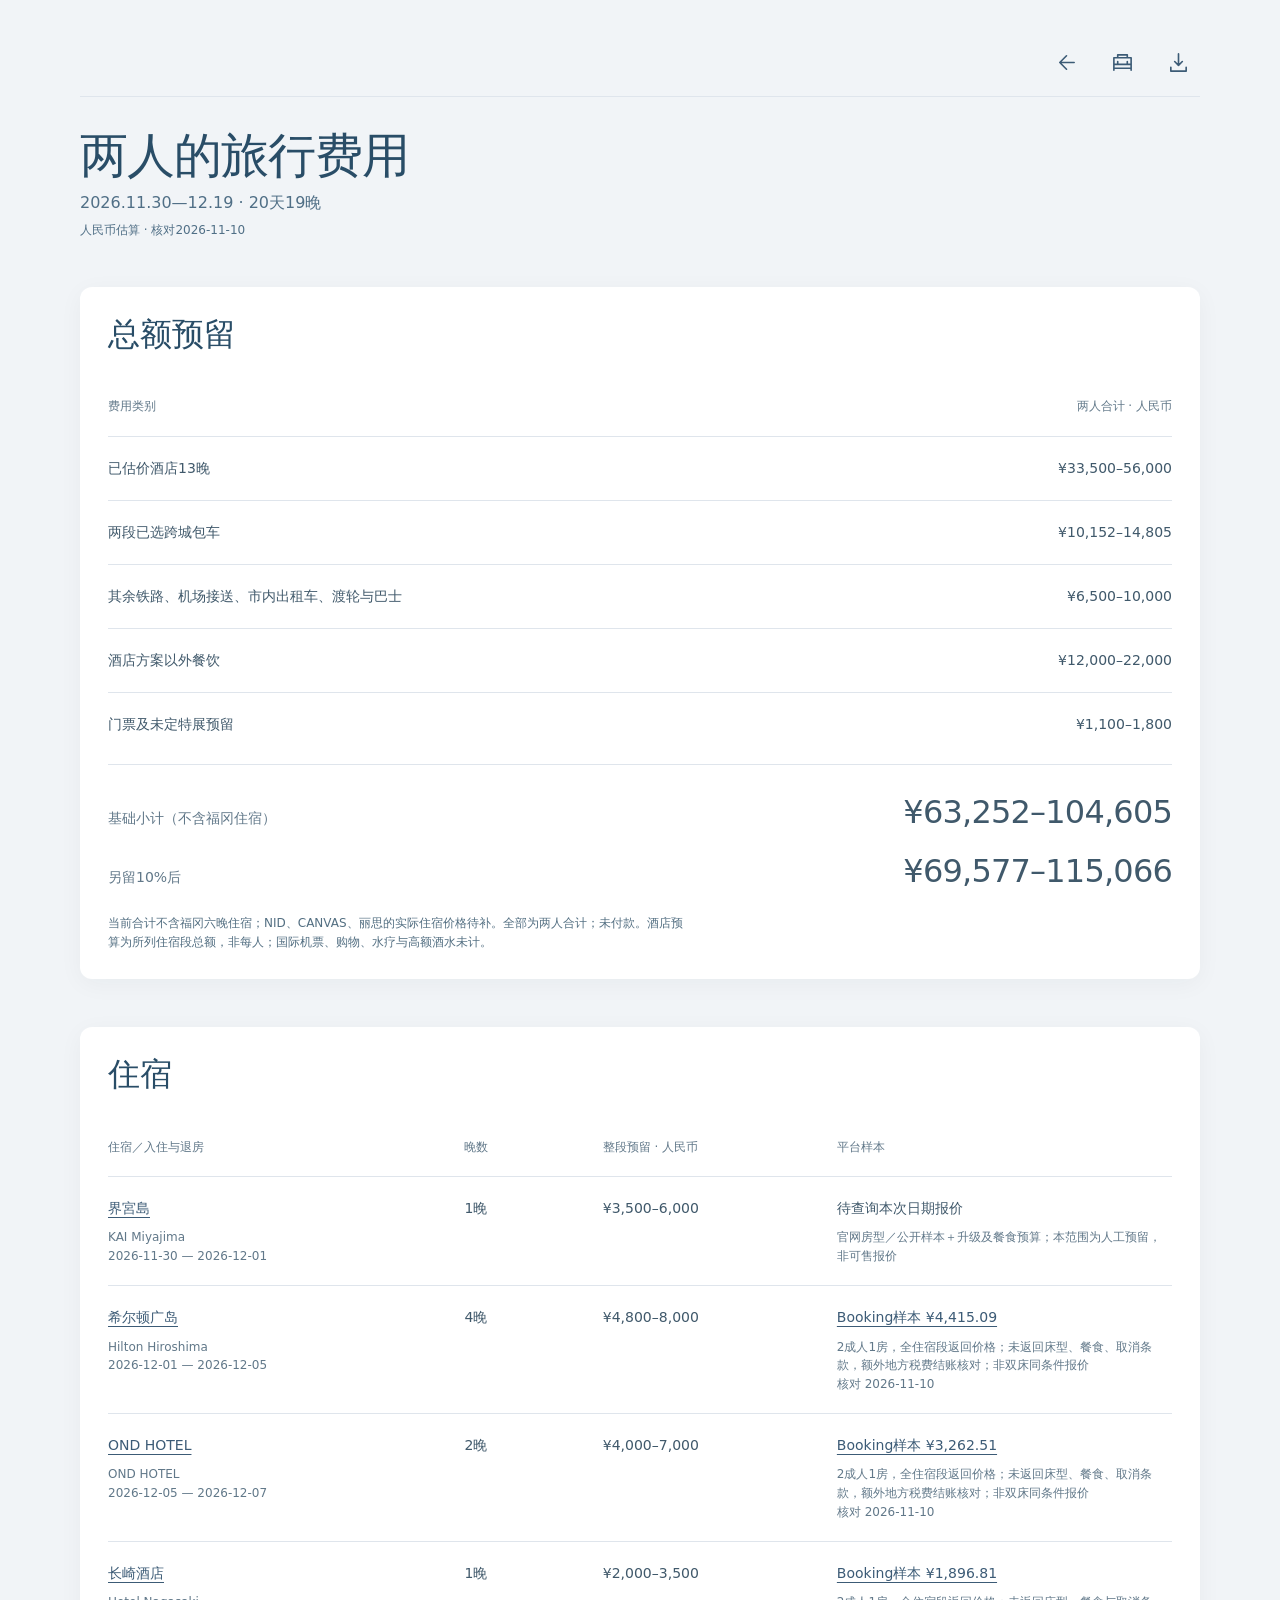
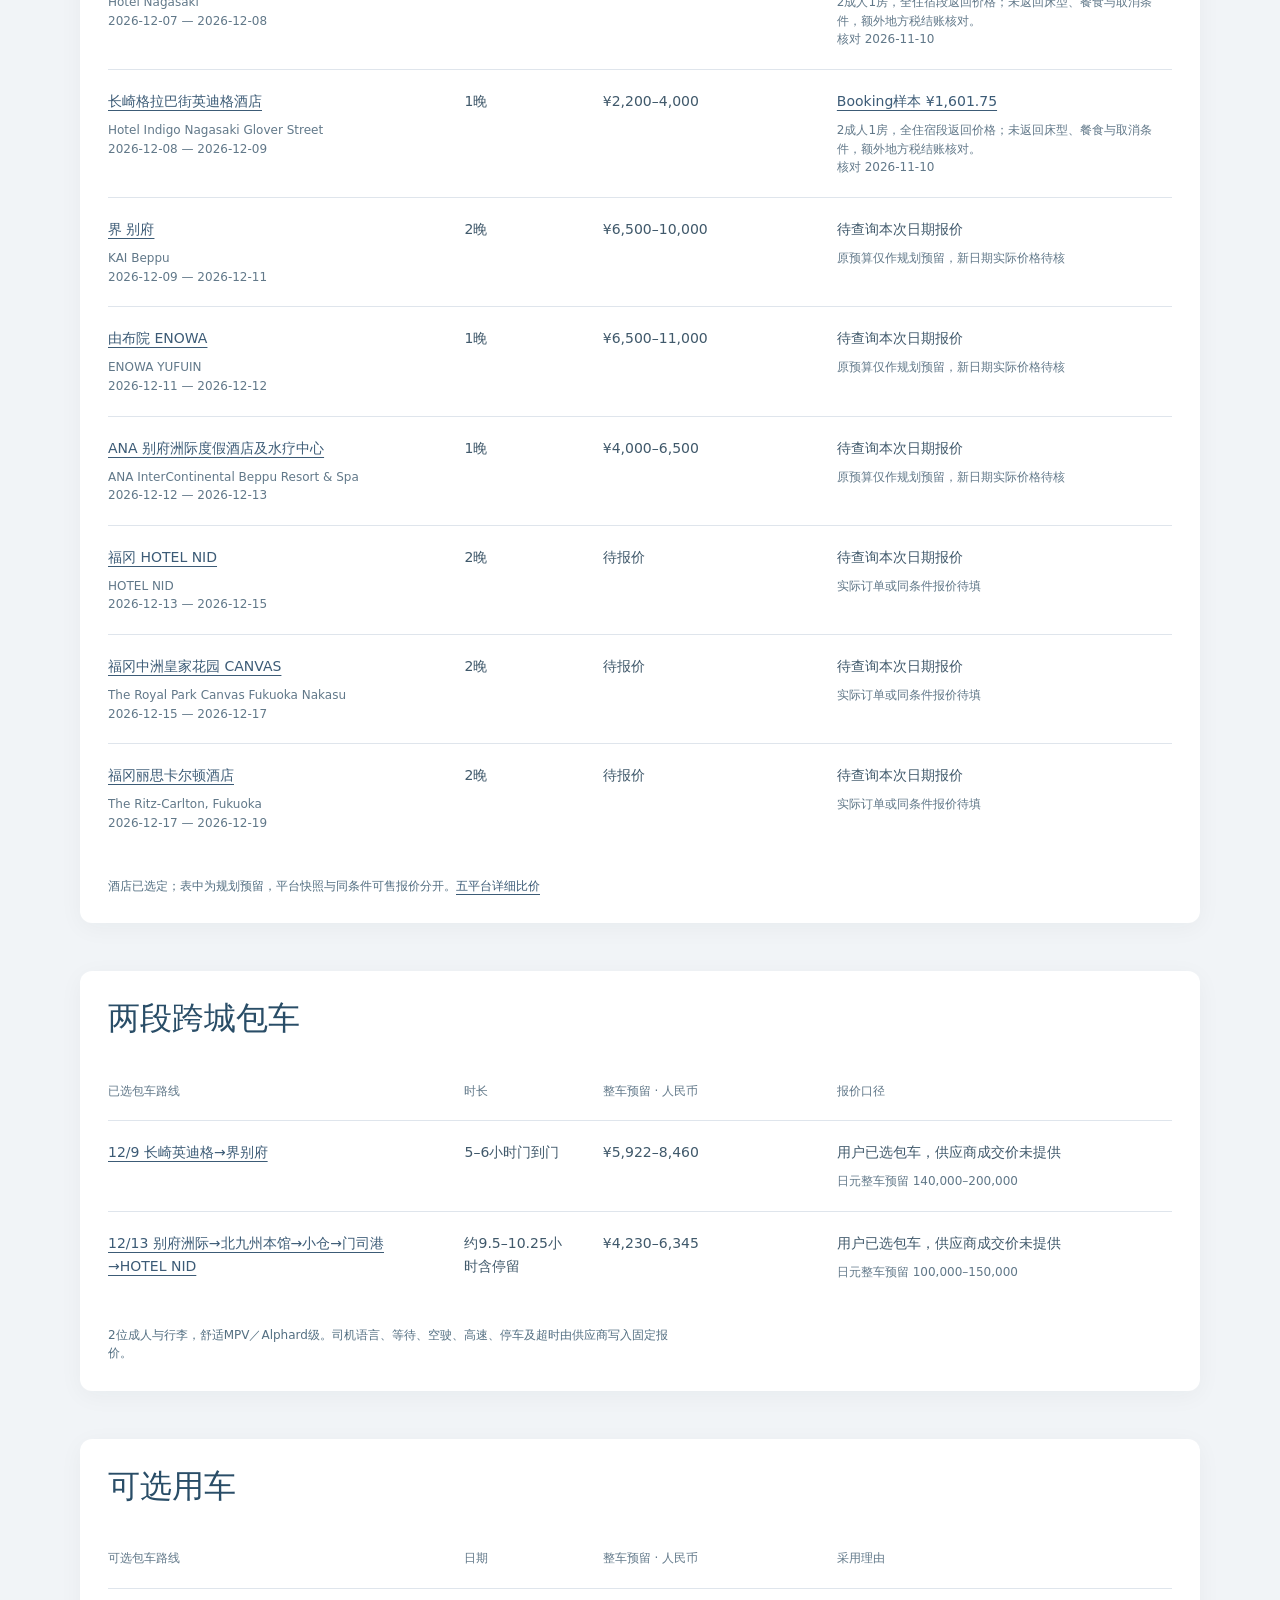
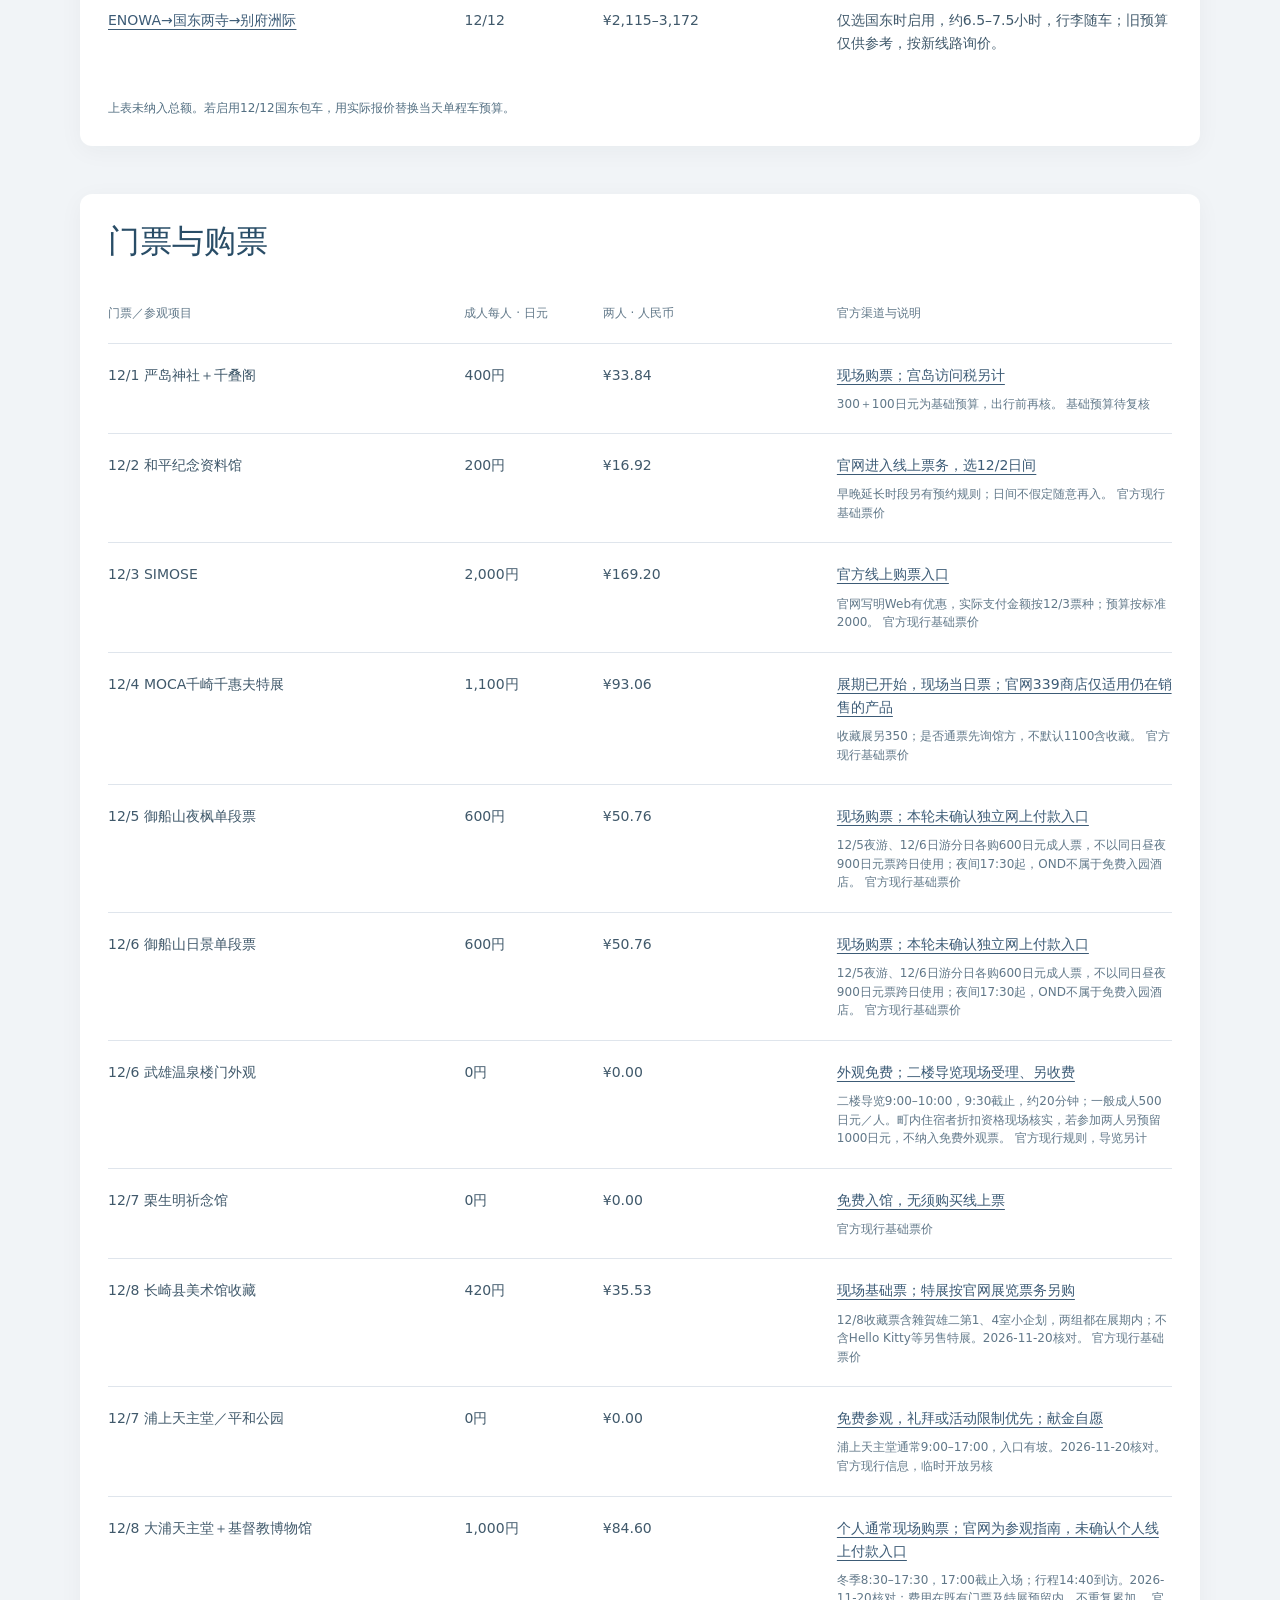
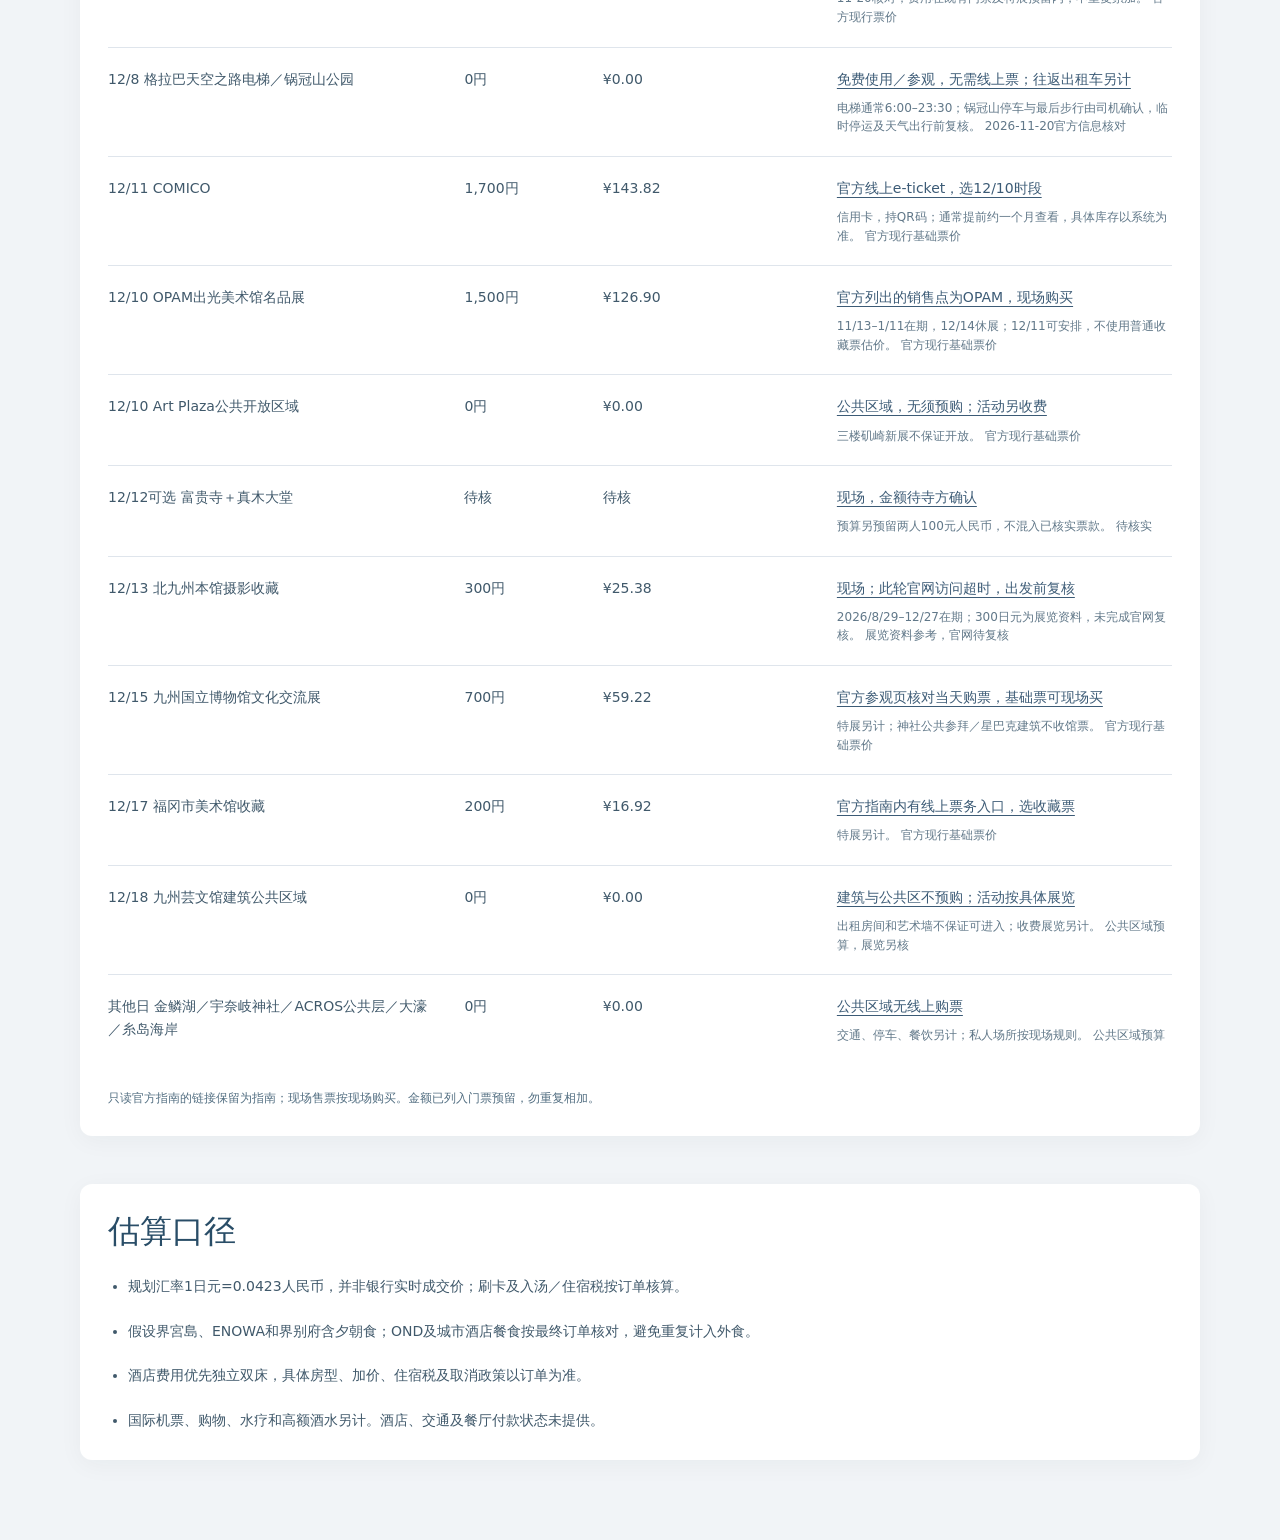
==== commit 2480cbd0: "Plan Nagasaki north and south days with booked rail and verified local transport" ====
--- a/cost-estimate.html
+++ b/cost-estimate.html
@@ -1 +1 @@
-<!doctype html><html lang="zh-CN"><head><meta charset="utf-8"><meta name="viewport" content="width=device-width,initial-scale=1,viewport-fit=cover"><meta name="theme-color" content="#f1f4f7"><title>旅行费用｜广岛与北九州</title><link rel="stylesheet" href="style.css?v=20261110-clean"><link rel="stylesheet" href="layout.css?v=20261110-clean"><link rel="stylesheet" href="cost-layout.css?v=20261110-clean"><link rel="stylesheet" href="design-system.css?v=20261110-clean"></head><body class="cost-page"><a class="skip-link" href="#cost-content">跳到费用明细</a><main id="cost-content" class="cost-content"><nav class="utility-bar" aria-label="费用资料"><a class="utility-icon" aria-label="返回行前预约" title="返回行前预约" href="index.html#booking"><svg viewBox="0 0 24 24" fill="none" stroke="currentColor" stroke-width="1.7" stroke-linecap="round" stroke-linejoin="round" aria-hidden="true"><path d="m12 5-7 7 7 7M5 12h15"/></svg></a><a class="utility-icon" aria-label="查看酒店比价" title="查看酒店比价" href="hotels.html"><svg viewBox="0 0 24 24" fill="none" stroke="currentColor" stroke-width="1.7" stroke-linecap="round" stroke-linejoin="round" aria-hidden="true"><path d="M3 20V7h18v13M3 14h18M7 7V4h10v3M7 14v-3m10 3v-3M3 18h18"/></svg></a><a class="utility-icon" aria-label="下载费用表" title="下载费用表" href="cost-estimate.csv" download><svg viewBox="0 0 24 24" fill="none" stroke="currentColor" stroke-width="1.7" stroke-linecap="round" stroke-linejoin="round" aria-hidden="true"><path d="M12 3v12m-4-4 4 4 4-4M4 17v4h16v-4"/></svg></a></nav><header class="cost-intro"><h1>两人的旅行费用</h1><p>2026.11.30—12.19 · 20天19晚</p><p class="cost-note">人民币估算 · 核对2026-11-10</p></header><section class="cost-section" id="total"><h2>总额预留</h2><div class="cost-table-scroll" role="region" tabindex="0" aria-label="费用类别明细，窄屏可横向滚动"><table class="cost-table summary"><thead><tr><th scope="col">费用类别</th><th scope="col">两人合计 · 人民币</th></tr></thead><tbody><tr><td>已估价酒店13晚</td><td>¥33,500–56,000</td></tr><tr><td>两段已选跨城包车</td><td>¥10,152–14,805</td></tr><tr><td>其余铁路、机场接送、市内出租车、渡轮与巴士</td><td>¥6,500–10,000</td></tr><tr><td>酒店方案以外餐饮</td><td>¥12,000–22,000</td></tr><tr><td>门票及未定特展预留</td><td>¥1,100–1,800</td></tr></tbody></table></div><dl class="cost-totals"><div><dt>基础小计（不含福冈住宿）</dt><dd>¥63,252–104,605</dd></div><div><dt>另留10%后</dt><dd>¥69,577–115,066</dd></div></dl><p class="cost-note">当前合计不含福冈六晚住宿；NID、CANVAS、丽思的实际住宿价格待补。全部为两人合计；未付款。酒店预算为所列住宿段总额，非每人；国际机票、购物、水疗与高额酒水未计。</p></section><section class="cost-section" id="hotels"><h2>住宿</h2><div class="cost-table-scroll" role="region" tabindex="0" aria-label="住宿／入住与退房明细，窄屏可横向滚动"><table class="cost-table detail"><thead><tr><th scope="col">住宿／入住与退房</th><th scope="col">晚数</th><th scope="col">整段预留 · 人民币</th><th scope="col">平台样本</th></tr></thead><tbody><tr><td><a href="https://hoshinoresorts.com/ja/hotels/kaimiyajima/" target="_blank" rel="noopener noreferrer">界宮島</a><small>KAI Miyajima<br>2026-11-30 — 2026-12-01</small></td><td>1晚</td><td>¥3,500–6,000</td><td>待查询本次日期报价<small>官网房型／公开样本＋升级及餐食预算；本范围为人工预留，非可售报价</small></td></tr><tr><td><a href="https://hiroshima.hiltonjapan.co.jp/rooms/" target="_blank" rel="noopener noreferrer">希尔顿广岛</a><small>Hilton Hiroshima<br>2026-12-01 — 2026-12-05</small></td><td>4晚</td><td>¥4,800–8,000</td><td><a href="https://www.booking.com/hotel/jp/hilton-hiroshima.html" target="_blank" rel="noopener noreferrer">Booking样本 ¥4,415.09</a><small>2成人1房，全住宿段返回价格；未返回床型、餐食、取消条款，额外地方税费结账核对；非双床同条件报价<br>核对 2026-11-10</small></td></tr><tr><td><a href="https://www.ondhotel.jp/stay/" target="_blank" rel="noopener noreferrer">OND HOTEL</a><small>OND HOTEL<br>2026-12-05 — 2026-12-07</small></td><td>2晚</td><td>¥4,000–7,000</td><td><a href="https://www.booking.com/hotel/jp/ond-ondohoteru.html" target="_blank" rel="noopener noreferrer">Booking样本 ¥3,262.51</a><small>2成人1房，全住宿段返回价格；未返回床型、餐食、取消条款，额外地方税费结账核对；非双床同条件报价<br>核对 2026-11-10</small></td></tr><tr><td><a href="https://hotel-nagasaki.jp/tw/" target="_blank" rel="noopener noreferrer">长崎酒店</a><small>Hotel Nagasaki<br>2026-12-07 — 2026-12-08</small></td><td>1晚</td><td>¥2,000–3,500</td><td><a href="https://www.booking.com/hotel/jp/nagasaki.html" target="_blank" rel="noopener noreferrer">Booking样本 ¥1,896.81</a><small>2成人1房，全住宿段返回价格；未返回床型、餐食与取消条件，额外地方税结账核对。<br>核对 2026-11-10</small></td></tr><tr><td><a href="https://nagasaki.hotelindigo.com/" target="_blank" rel="noopener noreferrer">长崎格拉巴街英迪格酒店</a><small>Hotel Indigo Nagasaki Glover Street<br>2026-12-08 — 2026-12-09</small></td><td>1晚</td><td>¥2,200–4,000</td><td><a href="https://www.booking.com/hotel/jp/indigo-nagasaki-glover-street-an-ihg.html" target="_blank" rel="noopener noreferrer">Booking样本 ¥1,601.75</a><small>2成人1房，全住宿段返回价格；未返回床型、餐食与取消条件，额外地方税结账核对。<br>核对 2026-11-10</small></td></tr><tr><td><a href="https://hoshinoresorts.com/ja/hotels/kaibeppu/" target="_blank" rel="noopener noreferrer">界 别府</a><small>KAI Beppu<br>2026-12-09 — 2026-12-11</small></td><td>2晚</td><td>¥6,500–10,000</td><td>待查询本次日期报价<small>原预算仅作规划预留，新日期实际价格待核</small></td></tr><tr><td><a href="https://enowa-yufuin.jp/" target="_blank" rel="noopener noreferrer">由布院 ENOWA</a><small>ENOWA YUFUIN<br>2026-12-11 — 2026-12-12</small></td><td>1晚</td><td>¥6,500–11,000</td><td>待查询本次日期报价<small>原预算仅作规划预留，新日期实际价格待核</small></td></tr><tr><td><a href="https://anaicbeppu.com/faq/" target="_blank" rel="noopener noreferrer">ANA 别府洲际度假酒店及水疗中心</a><small>ANA InterContinental Beppu Resort &amp; Spa<br>2026-12-12 — 2026-12-13</small></td><td>1晚</td><td>¥4,000–6,500</td><td>待查询本次日期报价<small>原预算仅作规划预留，新日期实际价格待核</small></td></tr><tr><td><a href="https://nid.seven-garden.com/en/" target="_blank" rel="noopener noreferrer">福冈 HOTEL NID</a><small>HOTEL NID<br>2026-12-13 — 2026-12-15</small></td><td>2晚</td><td>待报价</td><td>待查询本次日期报价<small>实际订单或同条件报价待填</small></td></tr><tr><td><a href="https://www.royalparkhotels.co.jp/canvas/fukuokanakasu/" target="_blank" rel="noopener noreferrer">福冈中洲皇家花园 CANVAS</a><small>The Royal Park Canvas Fukuoka Nakasu<br>2026-12-15 — 2026-12-17</small></td><td>2晚</td><td>待报价</td><td>待查询本次日期报价<small>实际订单或同条件报价待填</small></td></tr><tr><td><a href="https://www.ritzcarlton.com/en/hotels/fukrz-the-ritz-carlton-fukuoka/rooms/" target="_blank" rel="noopener noreferrer">福冈丽思卡尔顿酒店</a><small>The Ritz-Carlton, Fukuoka<br>2026-12-17 — 2026-12-19</small></td><td>2晚</td><td>待报价</td><td>待查询本次日期报价<small>实际订单或同条件报价待填</small></td></tr></tbody></table></div><p class="cost-note">酒店已选定；表中为规划预留，平台快照与同条件可售报价分开。<a href="hotels.html" target="_blank" rel="noopener noreferrer">五平台详细比价</a></p></section><section class="cost-section" id="charters"><h2>两段跨城包车</h2><div class="cost-table-scroll" role="region" tabindex="0" aria-label="已选包车路线明细，窄屏可横向滚动"><table class="cost-table detail"><thead><tr><th scope="col">已选包车路线</th><th scope="col">时长</th><th scope="col">整车预留 · 人民币</th><th scope="col">报价口径</th></tr></thead><tbody><tr><td><a href="https://www.citycab.jp/taxi-introduction/" target="_blank" rel="noopener noreferrer">12/9 长崎英迪格→界别府</a></td><td>5–6小时门到门</td><td>¥5,922–8,460</td><td>用户已选包车，供应商成交价未提供<small>日元整车预留 140,000–200,000</small></td></tr><tr><td><a href="https://kamenoi.co.jp/taxi/campaign/" target="_blank" rel="noopener noreferrer">12/13 别府洲际→北九州本馆→小仓→门司港→HOTEL NID</a></td><td>约9.5–10.25小时含停留</td><td>¥4,230–6,345</td><td>用户已选包车，供应商成交价未提供<small>日元整车预留 100,000–150,000</small></td></tr></tbody></table></div><p class="cost-note">2位成人与行李，舒适MPV／Alphard级。司机语言、等待、空驶、高速、停车及超时由供应商写入固定报价。</p></section><section class="cost-section" id="optional"><h2>可选用车</h2><div class="cost-table-scroll" role="region" tabindex="0" aria-label="可选包车路线明细，窄屏可横向滚动"><table class="cost-table detail"><thead><tr><th scope="col">可选包车路线</th><th scope="col">日期</th><th scope="col">整车预留 · 人民币</th><th scope="col">采用理由</th></tr></thead><tbody><tr><td><a href="https://kamenoi.co.jp/taxi/campaign/" target="_blank" rel="noopener noreferrer">ENOWA→国东两寺→别府洲际</a></td><td>12/12</td><td>¥2,115–3,172</td><td>仅选国东时启用，约6.5–7.5小时，行李随车；旧预算仅供参考，按新线路询价。</td></tr></tbody></table></div><p class="cost-note">上表未纳入总额。若启用12/12国东包车，用实际报价替换当天单程车预算。</p></section><section class="cost-section" id="tickets"><h2>门票与购票</h2><div class="cost-table-scroll" role="region" tabindex="0" aria-label="门票／参观项目明细，窄屏可横向滚动"><table class="cost-table detail"><thead><tr><th scope="col">门票／参观项目</th><th scope="col">成人每人 · 日元</th><th scope="col">两人 · 人民币</th><th scope="col">官方渠道与说明</th></tr></thead><tbody><tr><td>12/1 严岛神社＋千叠阁</td><td>400円</td><td>¥33.84</td><td><a href="https://www.miyajima.or.jp/" target="_blank" rel="noopener noreferrer">现场购票；宫岛访问税另计</a><small>300＋100日元为基础预算，出行前再核。 基础预算待复核</small></td></tr><tr><td>12/2 和平纪念资料馆</td><td>200円</td><td>¥16.92</td><td><a href="https://hpmmuseum.jp/" target="_blank" rel="noopener noreferrer">官网进入线上票务，选12/2日间</a><small>早晚延长时段另有预约规则；日间不假定随意再入。 官方现行基础票价</small></td></tr><tr><td>12/3 SIMOSE</td><td>2,000円</td><td>¥169.20</td><td><a href="https://simose-museum.jp/tickets/" target="_blank" rel="noopener noreferrer">官方线上购票入口</a><small>官网写明Web有优惠，实际支付金额按12/3票种；预算按标准2000。 官方现行基础票价</small></td></tr><tr><td>12/4 MOCA千崎千惠夫特展</td><td>1,100円</td><td>¥93.06</td><td><a href="https://www.hiroshima-moca.jp/exhibition/senzakichieo" target="_blank" rel="noopener noreferrer">展期已开始，现场当日票；官网339商店仅适用仍在销售的产品</a><small>收藏展另350；是否通票先询馆方，不默认1100含收藏。 官方现行基础票价</small></td></tr><tr><td>12/5 御船山夜枫单段票</td><td>600円</td><td>¥50.76</td><td><a href="https://www.mifuneyamarakuen.jp/autumn/" target="_blank" rel="noopener noreferrer">现场购票；本轮未确认独立网上付款入口</a><small>12/5夜游、12/6日游分日各购600日元成人票，不以同日昼夜900日元票跨日使用；夜间17:30起，OND不属于免费入园酒店。 官方现行基础票价</small></td></tr><tr><td>12/6 御船山日景单段票</td><td>600円</td><td>¥50.76</td><td><a href="https://www.mifuneyamarakuen.jp/autumn/" target="_blank" rel="noopener noreferrer">现场购票；本轮未确认独立网上付款入口</a><small>12/5夜游、12/6日游分日各购600日元成人票，不以同日昼夜900日元票跨日使用；夜间17:30起，OND不属于免费入园酒店。 官方现行基础票价</small></td></tr><tr><td>12/6 武雄温泉楼门外观</td><td>0円</td><td>¥0.00</td><td><a href="https://www.takeo-kk.net/sightseeing/001373.php" target="_blank" rel="noopener noreferrer">外观免费；二楼导览现场受理、另收费</a><small>二楼导览9:00–10:00，9:30截止，约20分钟；一般成人500日元／人。町内住宿者折扣资格现场核实，若参加两人另预留1000日元，不纳入免费外观票。 官方现行规则，导览另计</small></td></tr><tr><td>12/7 栗生明祈念馆</td><td>0円</td><td>¥0.00</td><td><a href="https://www.peace-nagasaki.go.jp/guide" target="_blank" rel="noopener noreferrer">免费入馆，无须购买线上票</a><small> 官方现行基础票价</small></td></tr><tr><td>12/8 长崎县美术馆收藏</td><td>420円</td><td>¥35.53</td><td><a href="https://www.nagasaki-museum.jp/english/visit/info" target="_blank" rel="noopener noreferrer">现场基础票；特展按官网展览票务另购</a><small>不把收藏票当作所有特展通票。 官方现行基础票价</small></td></tr><tr><td>12/11 COMICO</td><td>1,700円</td><td>¥143.82</td><td><a href="https://reserva.be/comicoartmuseumyufuin" target="_blank" rel="noopener noreferrer">官方线上e-ticket，选12/10时段</a><small>信用卡，持QR码；通常提前约一个月查看，具体库存以系统为准。 官方现行基础票价</small></td></tr><tr><td>12/10 OPAM出光美术馆名品展</td><td>1,500円</td><td>¥126.90</td><td><a href="https://www.opam.jp/exhibitions/detail/a56e8223-b250-4c01-a096-1a25013ea3de" target="_blank" rel="noopener noreferrer">官方列出的销售点为OPAM，现场购买</a><small>11/13–1/11在期，12/14休展；12/11可安排，不使用普通收藏票估价。 官方现行基础票价</small></td></tr><tr><td>12/10 Art Plaza公共开放区域</td><td>0円</td><td>¥0.00</td><td><a href="https://www.art-plaza.jp/" target="_blank" rel="noopener noreferrer">公共区域，无须预购；活动另收费</a><small>三楼矶崎新展不保证开放。 官方现行基础票价</small></td></tr><tr><td>12/12可选 富贵寺＋真木大堂</td><td>待核</td><td>待核</td><td><a href="https://www.makiodo.jp/access.html" target="_blank" rel="noopener noreferrer">现场，金额待寺方确认</a><small>预算另预留两人100元人民币，不混入已核实票款。 待核实</small></td></tr><tr><td>12/13 北九州本馆摄影收藏</td><td>300円</td><td>¥25.38</td><td><a href="https://kmma.jp/exhibition/collection2-photograph/" target="_blank" rel="noopener noreferrer">现场；此轮官网访问超时，出发前复核</a><small>2026/8/29–12/27在期；300日元为展览资料，未完成官网复核。 展览资料参考，官网待复核</small></td></tr><tr><td>12/15 九州国立博物馆文化交流展</td><td>700円</td><td>¥59.22</td><td><a href="https://www.kyuhaku.jp/visit/visit_qanda.html" target="_blank" rel="noopener noreferrer">官方参观页核对当天购票，基础票可现场买</a><small>特展另计；神社公共参拜／星巴克建筑不收馆票。 官方现行基础票价</small></td></tr><tr><td>12/17 福冈市美术馆收藏</td><td>200円</td><td>¥16.92</td><td><a href="https://www.fukuoka-art-museum.jp/guide/" target="_blank" rel="noopener noreferrer">官方指南内有线上票务入口，选收藏票</a><small>特展另计。 官方现行基础票价</small></td></tr><tr><td>12/18 九州芸文馆建筑公共区域</td><td>0円</td><td>¥0.00</td><td><a href="https://www.kyushu-geibun.jp/" target="_blank" rel="noopener noreferrer">建筑与公共区不预购；活动按具体展览</a><small>出租房间和艺术墙不保证可进入；收费展览另计。 公共区域预算，展览另核</small></td></tr><tr><td>其他日 金鳞湖／宇奈岐神社／ACROS公共层／大濠／糸岛海岸</td><td>0円</td><td>¥0.00</td><td><a href="https://yokanavi.com/" target="_blank" rel="noopener noreferrer">公共区域无线上购票</a><small>交通、停车、餐饮另计；私人场所按现场规则。 公共区域预算</small></td></tr></tbody></table></div><p class="cost-note">只读官方指南的链接保留为指南；现场售票按现场购买。金额已列入门票预留，勿重复相加。</p></section><section class="cost-section" id="notes"><h2>估算口径</h2><ul class="cost-assumptions"><li>规划汇率1日元=0.0423人民币，并非银行实时成交价；刷卡及入汤／住宿税按订单核算。</li><li>假设界宮島、ENOWA和界别府含夕朝食；OND及城市酒店餐食按最终订单核对，避免重复计入外食。</li><li>酒店费用优先独立双床，具体房型、加价、住宿税及取消政策以订单为准。</li><li>国际机票、购物、水疗和高额酒水另计。酒店、交通及餐厅付款状态未提供。</li></ul></section></main></body></html>+<!doctype html><html lang="zh-CN"><head><meta charset="utf-8"><meta name="viewport" content="width=device-width,initial-scale=1,viewport-fit=cover"><meta name="theme-color" content="#f1f4f7"><title>旅行费用｜广岛与北九州</title><link rel="stylesheet" href="style.css?v=20261110-clean"><link rel="stylesheet" href="layout.css?v=20261110-clean"><link rel="stylesheet" href="cost-layout.css?v=20261110-clean"><link rel="stylesheet" href="design-system.css?v=20261110-clean"></head><body class="cost-page"><a class="skip-link" href="#cost-content">跳到费用明细</a><main id="cost-content" class="cost-content"><nav class="utility-bar" aria-label="费用资料"><a class="utility-icon" aria-label="返回行前预约" title="返回行前预约" href="index.html#booking"><svg viewBox="0 0 24 24" fill="none" stroke="currentColor" stroke-width="1.7" stroke-linecap="round" stroke-linejoin="round" aria-hidden="true"><path d="m12 5-7 7 7 7M5 12h15"/></svg></a><a class="utility-icon" aria-label="查看酒店比价" title="查看酒店比价" href="hotels.html"><svg viewBox="0 0 24 24" fill="none" stroke="currentColor" stroke-width="1.7" stroke-linecap="round" stroke-linejoin="round" aria-hidden="true"><path d="M3 20V7h18v13M3 14h18M7 7V4h10v3M7 14v-3m10 3v-3M3 18h18"/></svg></a><a class="utility-icon" aria-label="下载费用表" title="下载费用表" href="cost-estimate.csv" download><svg viewBox="0 0 24 24" fill="none" stroke="currentColor" stroke-width="1.7" stroke-linecap="round" stroke-linejoin="round" aria-hidden="true"><path d="M12 3v12m-4-4 4 4 4-4M4 17v4h16v-4"/></svg></a></nav><header class="cost-intro"><h1>两人的旅行费用</h1><p>2026.11.30—12.19 · 20天19晚</p><p class="cost-note">人民币估算 · 核对2026-11-10</p></header><section class="cost-section" id="total"><h2>总额预留</h2><div class="cost-table-scroll" role="region" tabindex="0" aria-label="费用类别明细，窄屏可横向滚动"><table class="cost-table summary"><thead><tr><th scope="col">费用类别</th><th scope="col">两人合计 · 人民币</th></tr></thead><tbody><tr><td>已估价酒店13晚</td><td>¥33,500–56,000</td></tr><tr><td>两段已选跨城包车</td><td>¥10,152–14,805</td></tr><tr><td>其余铁路、机场接送、市内出租车、渡轮与巴士</td><td>¥6,500–10,000</td></tr><tr><td>酒店方案以外餐饮</td><td>¥12,000–22,000</td></tr><tr><td>门票及未定特展预留</td><td>¥1,100–1,800</td></tr></tbody></table></div><dl class="cost-totals"><div><dt>基础小计（不含福冈住宿）</dt><dd>¥63,252–104,605</dd></div><div><dt>另留10%后</dt><dd>¥69,577–115,066</dd></div></dl><p class="cost-note">当前合计不含福冈六晚住宿；NID、CANVAS、丽思的实际住宿价格待补。全部为两人合计；未付款。酒店预算为所列住宿段总额，非每人；国际机票、购物、水疗与高额酒水未计。</p></section><section class="cost-section" id="hotels"><h2>住宿</h2><div class="cost-table-scroll" role="region" tabindex="0" aria-label="住宿／入住与退房明细，窄屏可横向滚动"><table class="cost-table detail"><thead><tr><th scope="col">住宿／入住与退房</th><th scope="col">晚数</th><th scope="col">整段预留 · 人民币</th><th scope="col">平台样本</th></tr></thead><tbody><tr><td><a href="https://hoshinoresorts.com/ja/hotels/kaimiyajima/" target="_blank" rel="noopener noreferrer">界宮島</a><small>KAI Miyajima<br>2026-11-30 — 2026-12-01</small></td><td>1晚</td><td>¥3,500–6,000</td><td>待查询本次日期报价<small>官网房型／公开样本＋升级及餐食预算；本范围为人工预留，非可售报价</small></td></tr><tr><td><a href="https://hiroshima.hiltonjapan.co.jp/rooms/" target="_blank" rel="noopener noreferrer">希尔顿广岛</a><small>Hilton Hiroshima<br>2026-12-01 — 2026-12-05</small></td><td>4晚</td><td>¥4,800–8,000</td><td><a href="https://www.booking.com/hotel/jp/hilton-hiroshima.html" target="_blank" rel="noopener noreferrer">Booking样本 ¥4,415.09</a><small>2成人1房，全住宿段返回价格；未返回床型、餐食、取消条款，额外地方税费结账核对；非双床同条件报价<br>核对 2026-11-10</small></td></tr><tr><td><a href="https://www.ondhotel.jp/stay/" target="_blank" rel="noopener noreferrer">OND HOTEL</a><small>OND HOTEL<br>2026-12-05 — 2026-12-07</small></td><td>2晚</td><td>¥4,000–7,000</td><td><a href="https://www.booking.com/hotel/jp/ond-ondohoteru.html" target="_blank" rel="noopener noreferrer">Booking样本 ¥3,262.51</a><small>2成人1房，全住宿段返回价格；未返回床型、餐食、取消条款，额外地方税费结账核对；非双床同条件报价<br>核对 2026-11-10</small></td></tr><tr><td><a href="https://hotel-nagasaki.jp/tw/" target="_blank" rel="noopener noreferrer">长崎酒店</a><small>Hotel Nagasaki<br>2026-12-07 — 2026-12-08</small></td><td>1晚</td><td>¥2,000–3,500</td><td><a href="https://www.booking.com/hotel/jp/nagasaki.html" target="_blank" rel="noopener noreferrer">Booking样本 ¥1,896.81</a><small>2成人1房，全住宿段返回价格；未返回床型、餐食与取消条件，额外地方税结账核对。<br>核对 2026-11-10</small></td></tr><tr><td><a href="https://nagasaki.hotelindigo.com/" target="_blank" rel="noopener noreferrer">长崎格拉巴街英迪格酒店</a><small>Hotel Indigo Nagasaki Glover Street<br>2026-12-08 — 2026-12-09</small></td><td>1晚</td><td>¥2,200–4,000</td><td><a href="https://www.booking.com/hotel/jp/indigo-nagasaki-glover-street-an-ihg.html" target="_blank" rel="noopener noreferrer">Booking样本 ¥1,601.75</a><small>2成人1房，全住宿段返回价格；未返回床型、餐食与取消条件，额外地方税结账核对。<br>核对 2026-11-10</small></td></tr><tr><td><a href="https://hoshinoresorts.com/ja/hotels/kaibeppu/" target="_blank" rel="noopener noreferrer">界 别府</a><small>KAI Beppu<br>2026-12-09 — 2026-12-11</small></td><td>2晚</td><td>¥6,500–10,000</td><td>待查询本次日期报价<small>原预算仅作规划预留，新日期实际价格待核</small></td></tr><tr><td><a href="https://enowa-yufuin.jp/" target="_blank" rel="noopener noreferrer">由布院 ENOWA</a><small>ENOWA YUFUIN<br>2026-12-11 — 2026-12-12</small></td><td>1晚</td><td>¥6,500–11,000</td><td>待查询本次日期报价<small>原预算仅作规划预留，新日期实际价格待核</small></td></tr><tr><td><a href="https://anaicbeppu.com/faq/" target="_blank" rel="noopener noreferrer">ANA 别府洲际度假酒店及水疗中心</a><small>ANA InterContinental Beppu Resort &amp; Spa<br>2026-12-12 — 2026-12-13</small></td><td>1晚</td><td>¥4,000–6,500</td><td>待查询本次日期报价<small>原预算仅作规划预留，新日期实际价格待核</small></td></tr><tr><td><a href="https://nid.seven-garden.com/en/" target="_blank" rel="noopener noreferrer">福冈 HOTEL NID</a><small>HOTEL NID<br>2026-12-13 — 2026-12-15</small></td><td>2晚</td><td>待报价</td><td>待查询本次日期报价<small>实际订单或同条件报价待填</small></td></tr><tr><td><a href="https://www.royalparkhotels.co.jp/canvas/fukuokanakasu/" target="_blank" rel="noopener noreferrer">福冈中洲皇家花园 CANVAS</a><small>The Royal Park Canvas Fukuoka Nakasu<br>2026-12-15 — 2026-12-17</small></td><td>2晚</td><td>待报价</td><td>待查询本次日期报价<small>实际订单或同条件报价待填</small></td></tr><tr><td><a href="https://www.ritzcarlton.com/en/hotels/fukrz-the-ritz-carlton-fukuoka/rooms/" target="_blank" rel="noopener noreferrer">福冈丽思卡尔顿酒店</a><small>The Ritz-Carlton, Fukuoka<br>2026-12-17 — 2026-12-19</small></td><td>2晚</td><td>待报价</td><td>待查询本次日期报价<small>实际订单或同条件报价待填</small></td></tr></tbody></table></div><p class="cost-note">酒店已选定；表中为规划预留，平台快照与同条件可售报价分开。<a href="hotels.html" target="_blank" rel="noopener noreferrer">五平台详细比价</a></p></section><section class="cost-section" id="charters"><h2>两段跨城包车</h2><div class="cost-table-scroll" role="region" tabindex="0" aria-label="已选包车路线明细，窄屏可横向滚动"><table class="cost-table detail"><thead><tr><th scope="col">已选包车路线</th><th scope="col">时长</th><th scope="col">整车预留 · 人民币</th><th scope="col">报价口径</th></tr></thead><tbody><tr><td><a href="https://www.citycab.jp/taxi-introduction/" target="_blank" rel="noopener noreferrer">12/9 长崎英迪格→界别府</a></td><td>5–6小时门到门</td><td>¥5,922–8,460</td><td>用户已选包车，供应商成交价未提供<small>日元整车预留 140,000–200,000</small></td></tr><tr><td><a href="https://kamenoi.co.jp/taxi/campaign/" target="_blank" rel="noopener noreferrer">12/13 别府洲际→北九州本馆→小仓→门司港→HOTEL NID</a></td><td>约9.5–10.25小时含停留</td><td>¥4,230–6,345</td><td>用户已选包车，供应商成交价未提供<small>日元整车预留 100,000–150,000</small></td></tr></tbody></table></div><p class="cost-note">2位成人与行李，舒适MPV／Alphard级。司机语言、等待、空驶、高速、停车及超时由供应商写入固定报价。</p></section><section class="cost-section" id="optional"><h2>可选用车</h2><div class="cost-table-scroll" role="region" tabindex="0" aria-label="可选包车路线明细，窄屏可横向滚动"><table class="cost-table detail"><thead><tr><th scope="col">可选包车路线</th><th scope="col">日期</th><th scope="col">整车预留 · 人民币</th><th scope="col">采用理由</th></tr></thead><tbody><tr><td><a href="https://kamenoi.co.jp/taxi/campaign/" target="_blank" rel="noopener noreferrer">ENOWA→国东两寺→别府洲际</a></td><td>12/12</td><td>¥2,115–3,172</td><td>仅选国东时启用，约6.5–7.5小时，行李随车；旧预算仅供参考，按新线路询价。</td></tr></tbody></table></div><p class="cost-note">上表未纳入总额。若启用12/12国东包车，用实际报价替换当天单程车预算。</p></section><section class="cost-section" id="tickets"><h2>门票与购票</h2><div class="cost-table-scroll" role="region" tabindex="0" aria-label="门票／参观项目明细，窄屏可横向滚动"><table class="cost-table detail"><thead><tr><th scope="col">门票／参观项目</th><th scope="col">成人每人 · 日元</th><th scope="col">两人 · 人民币</th><th scope="col">官方渠道与说明</th></tr></thead><tbody><tr><td>12/1 严岛神社＋千叠阁</td><td>400円</td><td>¥33.84</td><td><a href="https://www.miyajima.or.jp/" target="_blank" rel="noopener noreferrer">现场购票；宫岛访问税另计</a><small>300＋100日元为基础预算，出行前再核。 基础预算待复核</small></td></tr><tr><td>12/2 和平纪念资料馆</td><td>200円</td><td>¥16.92</td><td><a href="https://hpmmuseum.jp/" target="_blank" rel="noopener noreferrer">官网进入线上票务，选12/2日间</a><small>早晚延长时段另有预约规则；日间不假定随意再入。 官方现行基础票价</small></td></tr><tr><td>12/3 SIMOSE</td><td>2,000円</td><td>¥169.20</td><td><a href="https://simose-museum.jp/tickets/" target="_blank" rel="noopener noreferrer">官方线上购票入口</a><small>官网写明Web有优惠，实际支付金额按12/3票种；预算按标准2000。 官方现行基础票价</small></td></tr><tr><td>12/4 MOCA千崎千惠夫特展</td><td>1,100円</td><td>¥93.06</td><td><a href="https://www.hiroshima-moca.jp/exhibition/senzakichieo" target="_blank" rel="noopener noreferrer">展期已开始，现场当日票；官网339商店仅适用仍在销售的产品</a><small>收藏展另350；是否通票先询馆方，不默认1100含收藏。 官方现行基础票价</small></td></tr><tr><td>12/5 御船山夜枫单段票</td><td>600円</td><td>¥50.76</td><td><a href="https://www.mifuneyamarakuen.jp/autumn/" target="_blank" rel="noopener noreferrer">现场购票；本轮未确认独立网上付款入口</a><small>12/5夜游、12/6日游分日各购600日元成人票，不以同日昼夜900日元票跨日使用；夜间17:30起，OND不属于免费入园酒店。 官方现行基础票价</small></td></tr><tr><td>12/6 御船山日景单段票</td><td>600円</td><td>¥50.76</td><td><a href="https://www.mifuneyamarakuen.jp/autumn/" target="_blank" rel="noopener noreferrer">现场购票；本轮未确认独立网上付款入口</a><small>12/5夜游、12/6日游分日各购600日元成人票，不以同日昼夜900日元票跨日使用；夜间17:30起，OND不属于免费入园酒店。 官方现行基础票价</small></td></tr><tr><td>12/6 武雄温泉楼门外观</td><td>0円</td><td>¥0.00</td><td><a href="https://www.takeo-kk.net/sightseeing/001373.php" target="_blank" rel="noopener noreferrer">外观免费；二楼导览现场受理、另收费</a><small>二楼导览9:00–10:00，9:30截止，约20分钟；一般成人500日元／人。町内住宿者折扣资格现场核实，若参加两人另预留1000日元，不纳入免费外观票。 官方现行规则，导览另计</small></td></tr><tr><td>12/7 栗生明祈念馆</td><td>0円</td><td>¥0.00</td><td><a href="https://www.peace-nagasaki.go.jp/guide" target="_blank" rel="noopener noreferrer">免费入馆，无须购买线上票</a><small> 官方现行基础票价</small></td></tr><tr><td>12/8 长崎县美术馆收藏</td><td>420円</td><td>¥35.53</td><td><a href="https://www.nagasaki-museum.jp/visitor" target="_blank" rel="noopener noreferrer">现场基础票；特展按官网展览票务另购</a><small>12/8收藏票含雜賀雄二第1、4室小企划，两组都在展期内；不含Hello Kitty等另售特展。2026-11-20核对。 官方现行基础票价</small></td></tr><tr><td>12/7 浦上天主堂／平和公园</td><td>0円</td><td>¥0.00</td><td><a href="https://www.at-nagasaki.jp/spot/122" target="_blank" rel="noopener noreferrer">免费参观，礼拜或活动限制优先；献金自愿</a><small>浦上天主堂通常9:00–17:00，入口有坡。2026-11-20核对。 官方现行信息，临时开放另核</small></td></tr><tr><td>12/8 大浦天主堂＋基督教博物馆</td><td>1,000円</td><td>¥84.60</td><td><a href="https://oura-church.jp/guide/" target="_blank" rel="noopener noreferrer">个人通常现场购票；官网为参观指南，未确认个人线上付款入口</a><small>冬季8:30–17:30，17:00截止入场；行程14:40到访。2026-11-20核对；费用在既有门票及特展预留内，不重复累加。 官方现行票价</small></td></tr><tr><td>12/8 格拉巴天空之路电梯／锅冠山公园</td><td>0円</td><td>¥0.00</td><td><a href="https://www.at-nagasaki.jp/spot/62406" target="_blank" rel="noopener noreferrer">免费使用／参观，无需线上票；往返出租车另计</a><small>电梯通常6:00–23:30；锅冠山停车与最后步行由司机确认，临时停运及天气出行前复核。 2026-11-20官方信息核对</small></td></tr><tr><td>12/11 COMICO</td><td>1,700円</td><td>¥143.82</td><td><a href="https://reserva.be/comicoartmuseumyufuin" target="_blank" rel="noopener noreferrer">官方线上e-ticket，选12/10时段</a><small>信用卡，持QR码；通常提前约一个月查看，具体库存以系统为准。 官方现行基础票价</small></td></tr><tr><td>12/10 OPAM出光美术馆名品展</td><td>1,500円</td><td>¥126.90</td><td><a href="https://www.opam.jp/exhibitions/detail/a56e8223-b250-4c01-a096-1a25013ea3de" target="_blank" rel="noopener noreferrer">官方列出的销售点为OPAM，现场购买</a><small>11/13–1/11在期，12/14休展；12/11可安排，不使用普通收藏票估价。 官方现行基础票价</small></td></tr><tr><td>12/10 Art Plaza公共开放区域</td><td>0円</td><td>¥0.00</td><td><a href="https://www.art-plaza.jp/" target="_blank" rel="noopener noreferrer">公共区域，无须预购；活动另收费</a><small>三楼矶崎新展不保证开放。 官方现行基础票价</small></td></tr><tr><td>12/12可选 富贵寺＋真木大堂</td><td>待核</td><td>待核</td><td><a href="https://www.makiodo.jp/access.html" target="_blank" rel="noopener noreferrer">现场，金额待寺方确认</a><small>预算另预留两人100元人民币，不混入已核实票款。 待核实</small></td></tr><tr><td>12/13 北九州本馆摄影收藏</td><td>300円</td><td>¥25.38</td><td><a href="https://kmma.jp/exhibition/collection2-photograph/" target="_blank" rel="noopener noreferrer">现场；此轮官网访问超时，出发前复核</a><small>2026/8/29–12/27在期；300日元为展览资料，未完成官网复核。 展览资料参考，官网待复核</small></td></tr><tr><td>12/15 九州国立博物馆文化交流展</td><td>700円</td><td>¥59.22</td><td><a href="https://www.kyuhaku.jp/visit/visit_qanda.html" target="_blank" rel="noopener noreferrer">官方参观页核对当天购票，基础票可现场买</a><small>特展另计；神社公共参拜／星巴克建筑不收馆票。 官方现行基础票价</small></td></tr><tr><td>12/17 福冈市美术馆收藏</td><td>200円</td><td>¥16.92</td><td><a href="https://www.fukuoka-art-museum.jp/guide/" target="_blank" rel="noopener noreferrer">官方指南内有线上票务入口，选收藏票</a><small>特展另计。 官方现行基础票价</small></td></tr><tr><td>12/18 九州芸文馆建筑公共区域</td><td>0円</td><td>¥0.00</td><td><a href="https://www.kyushu-geibun.jp/" target="_blank" rel="noopener noreferrer">建筑与公共区不预购；活动按具体展览</a><small>出租房间和艺术墙不保证可进入；收费展览另计。 公共区域预算，展览另核</small></td></tr><tr><td>其他日 金鳞湖／宇奈岐神社／ACROS公共层／大濠／糸岛海岸</td><td>0円</td><td>¥0.00</td><td><a href="https://yokanavi.com/" target="_blank" rel="noopener noreferrer">公共区域无线上购票</a><small>交通、停车、餐饮另计；私人场所按现场规则。 公共区域预算</small></td></tr></tbody></table></div><p class="cost-note">只读官方指南的链接保留为指南；现场售票按现场购买。金额已列入门票预留，勿重复相加。</p></section><section class="cost-section" id="notes"><h2>估算口径</h2><ul class="cost-assumptions"><li>规划汇率1日元=0.0423人民币，并非银行实时成交价；刷卡及入汤／住宿税按订单核算。</li><li>假设界宮島、ENOWA和界别府含夕朝食；OND及城市酒店餐食按最终订单核对，避免重复计入外食。</li><li>酒店费用优先独立双床，具体房型、加价、住宿税及取消政策以订单为准。</li><li>国际机票、购物、水疗和高额酒水另计。酒店、交通及餐厅付款状态未提供。</li></ul></section></main></body></html>
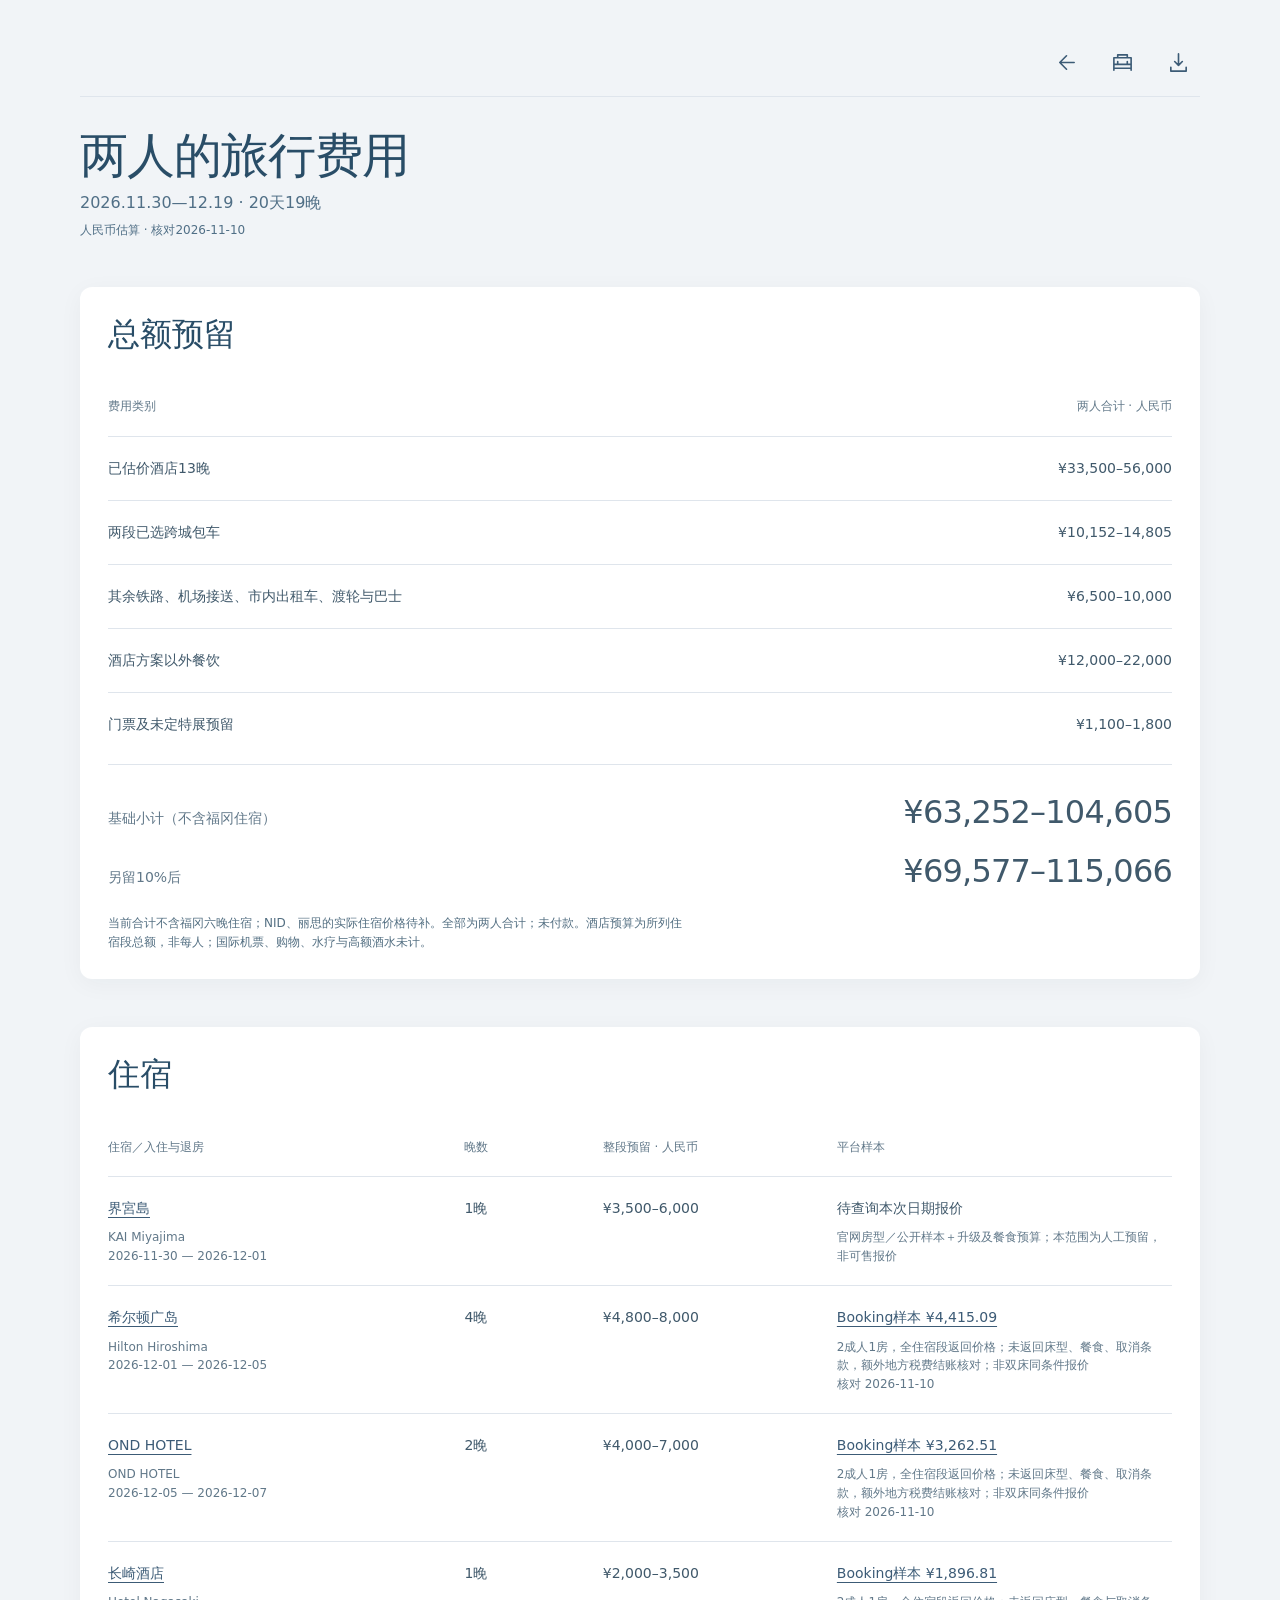
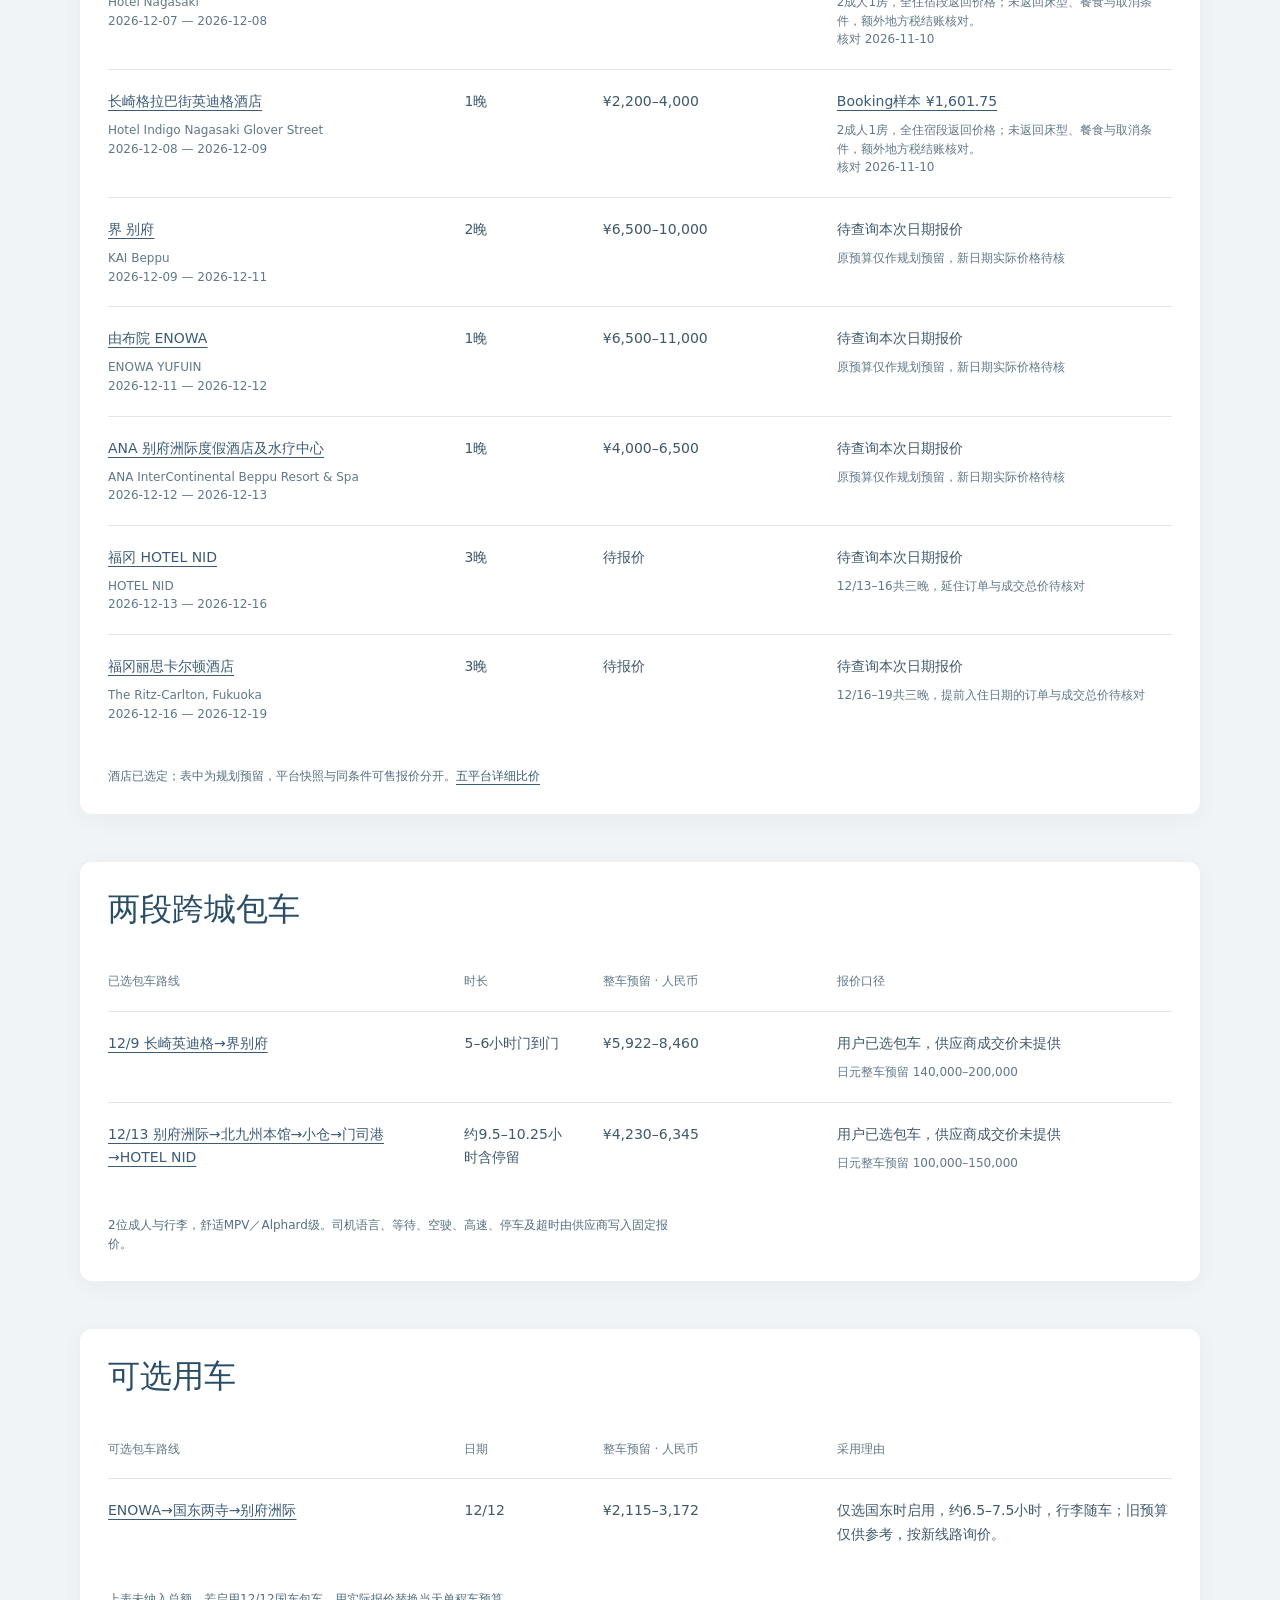
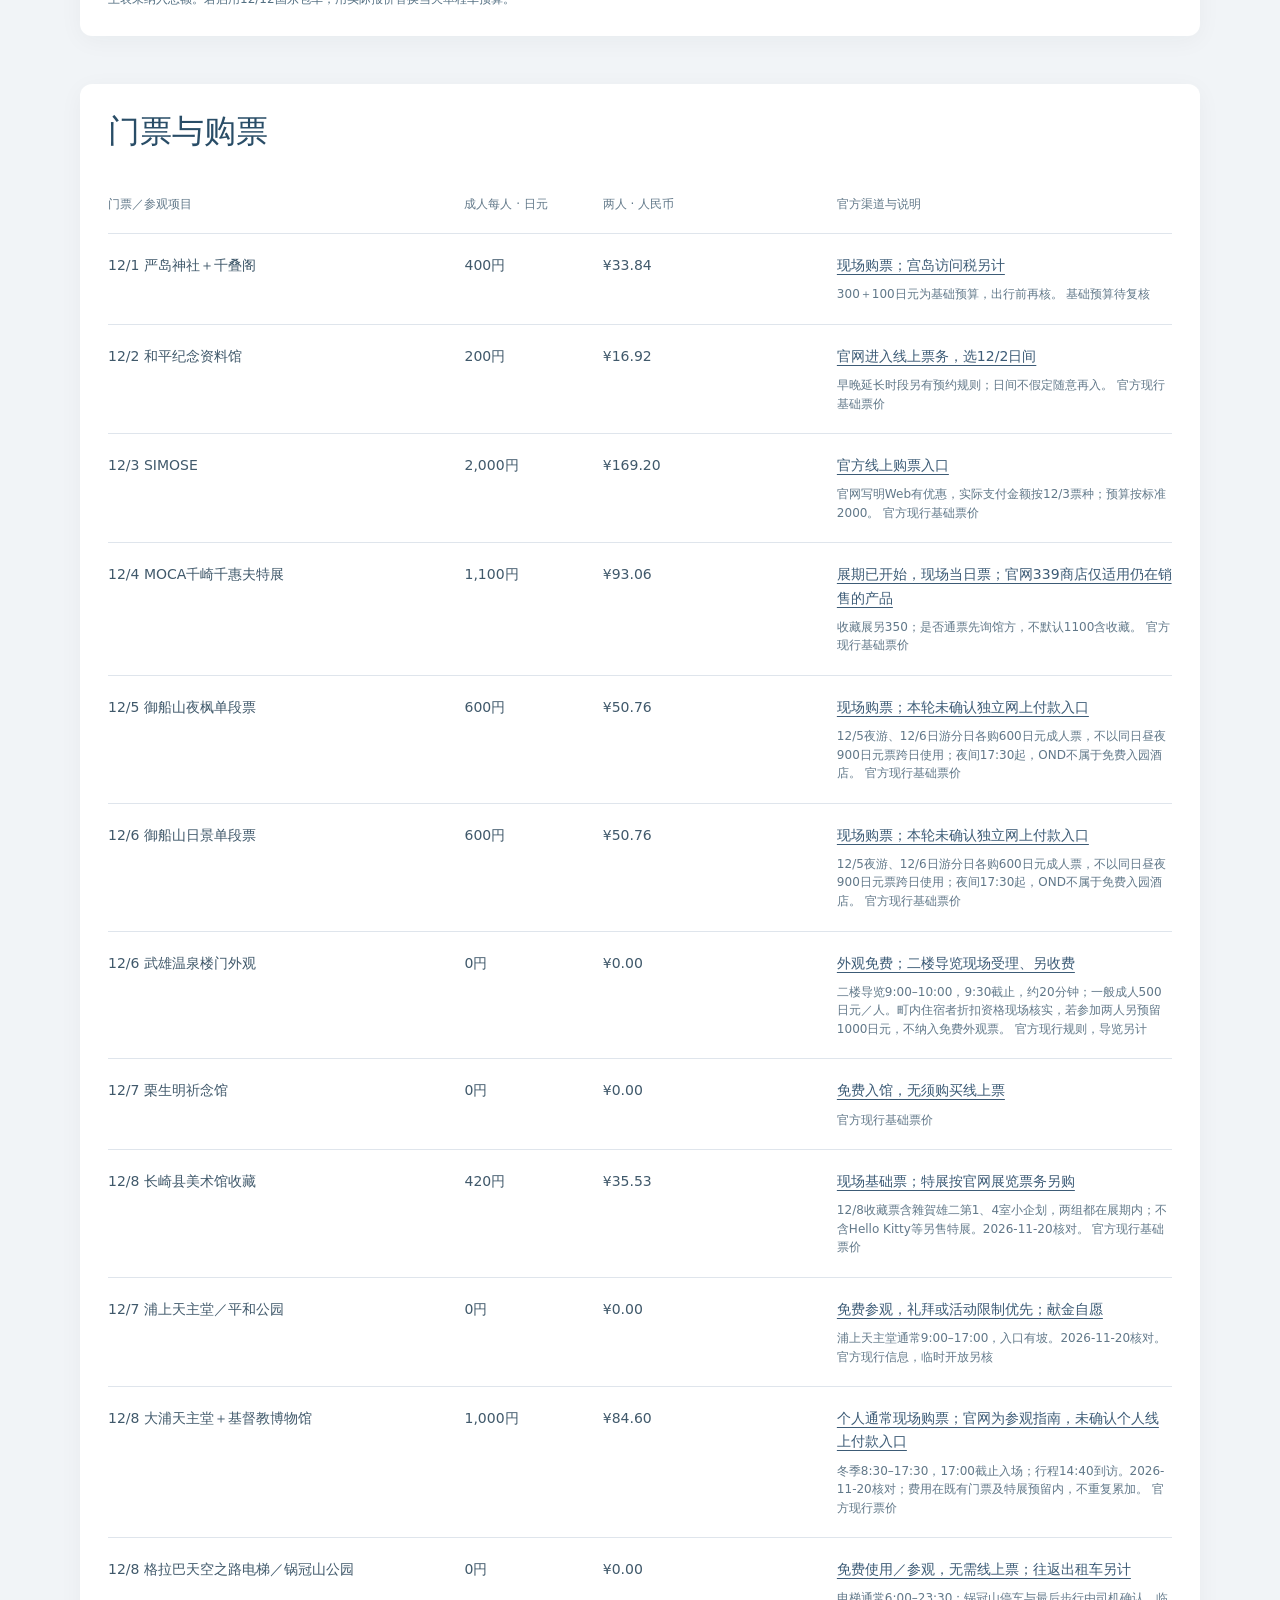
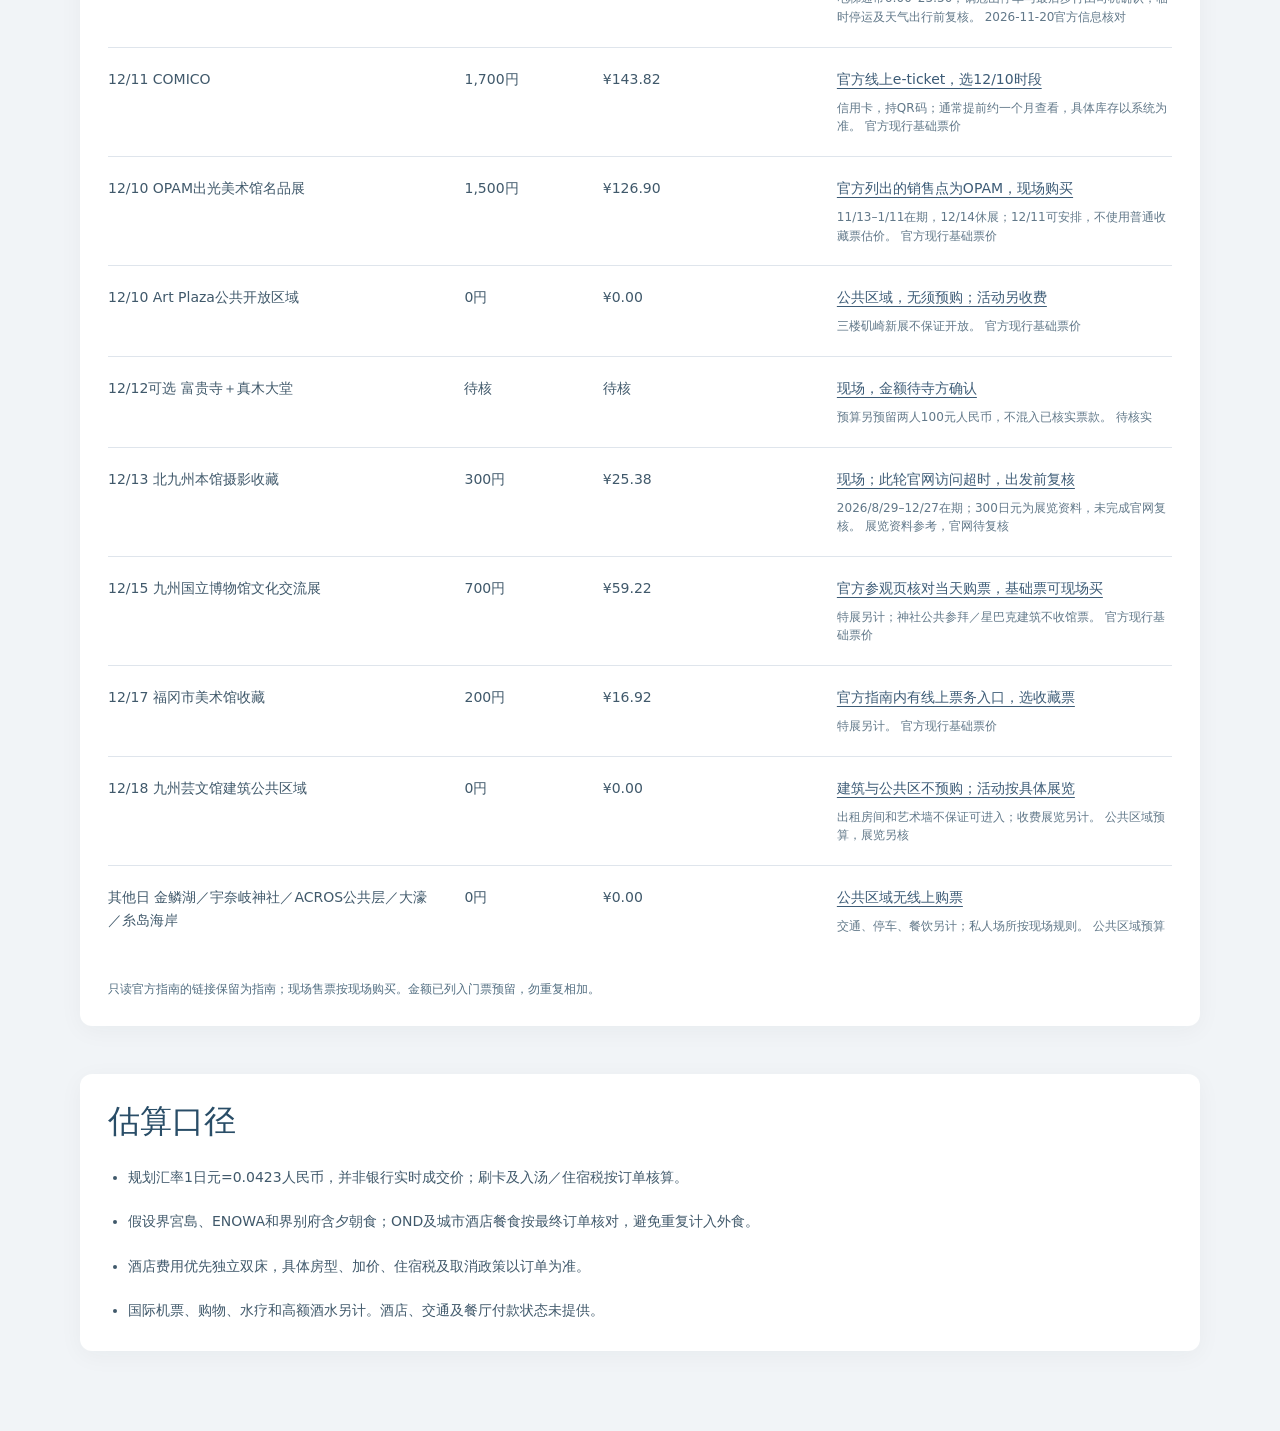
==== commit 75d2d9e5: "Confirm Dec 16 Koyama dinner and consolidate Fukuoka hotel stays" ====
--- a/cost-estimate.html
+++ b/cost-estimate.html
@@ -1 +1 @@
-<!doctype html><html lang="zh-CN"><head><meta charset="utf-8"><meta name="viewport" content="width=device-width,initial-scale=1,viewport-fit=cover"><meta name="theme-color" content="#f1f4f7"><title>旅行费用｜广岛与北九州</title><link rel="stylesheet" href="style.css?v=20261110-clean"><link rel="stylesheet" href="layout.css?v=20261110-clean"><link rel="stylesheet" href="cost-layout.css?v=20261110-clean"><link rel="stylesheet" href="design-system.css?v=20261110-clean"></head><body class="cost-page"><a class="skip-link" href="#cost-content">跳到费用明细</a><main id="cost-content" class="cost-content"><nav class="utility-bar" aria-label="费用资料"><a class="utility-icon" aria-label="返回行前预约" title="返回行前预约" href="index.html#booking"><svg viewBox="0 0 24 24" fill="none" stroke="currentColor" stroke-width="1.7" stroke-linecap="round" stroke-linejoin="round" aria-hidden="true"><path d="m12 5-7 7 7 7M5 12h15"/></svg></a><a class="utility-icon" aria-label="查看酒店比价" title="查看酒店比价" href="hotels.html"><svg viewBox="0 0 24 24" fill="none" stroke="currentColor" stroke-width="1.7" stroke-linecap="round" stroke-linejoin="round" aria-hidden="true"><path d="M3 20V7h18v13M3 14h18M7 7V4h10v3M7 14v-3m10 3v-3M3 18h18"/></svg></a><a class="utility-icon" aria-label="下载费用表" title="下载费用表" href="cost-estimate.csv" download><svg viewBox="0 0 24 24" fill="none" stroke="currentColor" stroke-width="1.7" stroke-linecap="round" stroke-linejoin="round" aria-hidden="true"><path d="M12 3v12m-4-4 4 4 4-4M4 17v4h16v-4"/></svg></a></nav><header class="cost-intro"><h1>两人的旅行费用</h1><p>2026.11.30—12.19 · 20天19晚</p><p class="cost-note">人民币估算 · 核对2026-11-10</p></header><section class="cost-section" id="total"><h2>总额预留</h2><div class="cost-table-scroll" role="region" tabindex="0" aria-label="费用类别明细，窄屏可横向滚动"><table class="cost-table summary"><thead><tr><th scope="col">费用类别</th><th scope="col">两人合计 · 人民币</th></tr></thead><tbody><tr><td>已估价酒店13晚</td><td>¥33,500–56,000</td></tr><tr><td>两段已选跨城包车</td><td>¥10,152–14,805</td></tr><tr><td>其余铁路、机场接送、市内出租车、渡轮与巴士</td><td>¥6,500–10,000</td></tr><tr><td>酒店方案以外餐饮</td><td>¥12,000–22,000</td></tr><tr><td>门票及未定特展预留</td><td>¥1,100–1,800</td></tr></tbody></table></div><dl class="cost-totals"><div><dt>基础小计（不含福冈住宿）</dt><dd>¥63,252–104,605</dd></div><div><dt>另留10%后</dt><dd>¥69,577–115,066</dd></div></dl><p class="cost-note">当前合计不含福冈六晚住宿；NID、CANVAS、丽思的实际住宿价格待补。全部为两人合计；未付款。酒店预算为所列住宿段总额，非每人；国际机票、购物、水疗与高额酒水未计。</p></section><section class="cost-section" id="hotels"><h2>住宿</h2><div class="cost-table-scroll" role="region" tabindex="0" aria-label="住宿／入住与退房明细，窄屏可横向滚动"><table class="cost-table detail"><thead><tr><th scope="col">住宿／入住与退房</th><th scope="col">晚数</th><th scope="col">整段预留 · 人民币</th><th scope="col">平台样本</th></tr></thead><tbody><tr><td><a href="https://hoshinoresorts.com/ja/hotels/kaimiyajima/" target="_blank" rel="noopener noreferrer">界宮島</a><small>KAI Miyajima<br>2026-11-30 — 2026-12-01</small></td><td>1晚</td><td>¥3,500–6,000</td><td>待查询本次日期报价<small>官网房型／公开样本＋升级及餐食预算；本范围为人工预留，非可售报价</small></td></tr><tr><td><a href="https://hiroshima.hiltonjapan.co.jp/rooms/" target="_blank" rel="noopener noreferrer">希尔顿广岛</a><small>Hilton Hiroshima<br>2026-12-01 — 2026-12-05</small></td><td>4晚</td><td>¥4,800–8,000</td><td><a href="https://www.booking.com/hotel/jp/hilton-hiroshima.html" target="_blank" rel="noopener noreferrer">Booking样本 ¥4,415.09</a><small>2成人1房，全住宿段返回价格；未返回床型、餐食、取消条款，额外地方税费结账核对；非双床同条件报价<br>核对 2026-11-10</small></td></tr><tr><td><a href="https://www.ondhotel.jp/stay/" target="_blank" rel="noopener noreferrer">OND HOTEL</a><small>OND HOTEL<br>2026-12-05 — 2026-12-07</small></td><td>2晚</td><td>¥4,000–7,000</td><td><a href="https://www.booking.com/hotel/jp/ond-ondohoteru.html" target="_blank" rel="noopener noreferrer">Booking样本 ¥3,262.51</a><small>2成人1房，全住宿段返回价格；未返回床型、餐食、取消条款，额外地方税费结账核对；非双床同条件报价<br>核对 2026-11-10</small></td></tr><tr><td><a href="https://hotel-nagasaki.jp/tw/" target="_blank" rel="noopener noreferrer">长崎酒店</a><small>Hotel Nagasaki<br>2026-12-07 — 2026-12-08</small></td><td>1晚</td><td>¥2,000–3,500</td><td><a href="https://www.booking.com/hotel/jp/nagasaki.html" target="_blank" rel="noopener noreferrer">Booking样本 ¥1,896.81</a><small>2成人1房，全住宿段返回价格；未返回床型、餐食与取消条件，额外地方税结账核对。<br>核对 2026-11-10</small></td></tr><tr><td><a href="https://nagasaki.hotelindigo.com/" target="_blank" rel="noopener noreferrer">长崎格拉巴街英迪格酒店</a><small>Hotel Indigo Nagasaki Glover Street<br>2026-12-08 — 2026-12-09</small></td><td>1晚</td><td>¥2,200–4,000</td><td><a href="https://www.booking.com/hotel/jp/indigo-nagasaki-glover-street-an-ihg.html" target="_blank" rel="noopener noreferrer">Booking样本 ¥1,601.75</a><small>2成人1房，全住宿段返回价格；未返回床型、餐食与取消条件，额外地方税结账核对。<br>核对 2026-11-10</small></td></tr><tr><td><a href="https://hoshinoresorts.com/ja/hotels/kaibeppu/" target="_blank" rel="noopener noreferrer">界 别府</a><small>KAI Beppu<br>2026-12-09 — 2026-12-11</small></td><td>2晚</td><td>¥6,500–10,000</td><td>待查询本次日期报价<small>原预算仅作规划预留，新日期实际价格待核</small></td></tr><tr><td><a href="https://enowa-yufuin.jp/" target="_blank" rel="noopener noreferrer">由布院 ENOWA</a><small>ENOWA YUFUIN<br>2026-12-11 — 2026-12-12</small></td><td>1晚</td><td>¥6,500–11,000</td><td>待查询本次日期报价<small>原预算仅作规划预留，新日期实际价格待核</small></td></tr><tr><td><a href="https://anaicbeppu.com/faq/" target="_blank" rel="noopener noreferrer">ANA 别府洲际度假酒店及水疗中心</a><small>ANA InterContinental Beppu Resort &amp; Spa<br>2026-12-12 — 2026-12-13</small></td><td>1晚</td><td>¥4,000–6,500</td><td>待查询本次日期报价<small>原预算仅作规划预留，新日期实际价格待核</small></td></tr><tr><td><a href="https://nid.seven-garden.com/en/" target="_blank" rel="noopener noreferrer">福冈 HOTEL NID</a><small>HOTEL NID<br>2026-12-13 — 2026-12-15</small></td><td>2晚</td><td>待报价</td><td>待查询本次日期报价<small>实际订单或同条件报价待填</small></td></tr><tr><td><a href="https://www.royalparkhotels.co.jp/canvas/fukuokanakasu/" target="_blank" rel="noopener noreferrer">福冈中洲皇家花园 CANVAS</a><small>The Royal Park Canvas Fukuoka Nakasu<br>2026-12-15 — 2026-12-17</small></td><td>2晚</td><td>待报价</td><td>待查询本次日期报价<small>实际订单或同条件报价待填</small></td></tr><tr><td><a href="https://www.ritzcarlton.com/en/hotels/fukrz-the-ritz-carlton-fukuoka/rooms/" target="_blank" rel="noopener noreferrer">福冈丽思卡尔顿酒店</a><small>The Ritz-Carlton, Fukuoka<br>2026-12-17 — 2026-12-19</small></td><td>2晚</td><td>待报价</td><td>待查询本次日期报价<small>实际订单或同条件报价待填</small></td></tr></tbody></table></div><p class="cost-note">酒店已选定；表中为规划预留，平台快照与同条件可售报价分开。<a href="hotels.html" target="_blank" rel="noopener noreferrer">五平台详细比价</a></p></section><section class="cost-section" id="charters"><h2>两段跨城包车</h2><div class="cost-table-scroll" role="region" tabindex="0" aria-label="已选包车路线明细，窄屏可横向滚动"><table class="cost-table detail"><thead><tr><th scope="col">已选包车路线</th><th scope="col">时长</th><th scope="col">整车预留 · 人民币</th><th scope="col">报价口径</th></tr></thead><tbody><tr><td><a href="https://www.citycab.jp/taxi-introduction/" target="_blank" rel="noopener noreferrer">12/9 长崎英迪格→界别府</a></td><td>5–6小时门到门</td><td>¥5,922–8,460</td><td>用户已选包车，供应商成交价未提供<small>日元整车预留 140,000–200,000</small></td></tr><tr><td><a href="https://kamenoi.co.jp/taxi/campaign/" target="_blank" rel="noopener noreferrer">12/13 别府洲际→北九州本馆→小仓→门司港→HOTEL NID</a></td><td>约9.5–10.25小时含停留</td><td>¥4,230–6,345</td><td>用户已选包车，供应商成交价未提供<small>日元整车预留 100,000–150,000</small></td></tr></tbody></table></div><p class="cost-note">2位成人与行李，舒适MPV／Alphard级。司机语言、等待、空驶、高速、停车及超时由供应商写入固定报价。</p></section><section class="cost-section" id="optional"><h2>可选用车</h2><div class="cost-table-scroll" role="region" tabindex="0" aria-label="可选包车路线明细，窄屏可横向滚动"><table class="cost-table detail"><thead><tr><th scope="col">可选包车路线</th><th scope="col">日期</th><th scope="col">整车预留 · 人民币</th><th scope="col">采用理由</th></tr></thead><tbody><tr><td><a href="https://kamenoi.co.jp/taxi/campaign/" target="_blank" rel="noopener noreferrer">ENOWA→国东两寺→别府洲际</a></td><td>12/12</td><td>¥2,115–3,172</td><td>仅选国东时启用，约6.5–7.5小时，行李随车；旧预算仅供参考，按新线路询价。</td></tr></tbody></table></div><p class="cost-note">上表未纳入总额。若启用12/12国东包车，用实际报价替换当天单程车预算。</p></section><section class="cost-section" id="tickets"><h2>门票与购票</h2><div class="cost-table-scroll" role="region" tabindex="0" aria-label="门票／参观项目明细，窄屏可横向滚动"><table class="cost-table detail"><thead><tr><th scope="col">门票／参观项目</th><th scope="col">成人每人 · 日元</th><th scope="col">两人 · 人民币</th><th scope="col">官方渠道与说明</th></tr></thead><tbody><tr><td>12/1 严岛神社＋千叠阁</td><td>400円</td><td>¥33.84</td><td><a href="https://www.miyajima.or.jp/" target="_blank" rel="noopener noreferrer">现场购票；宫岛访问税另计</a><small>300＋100日元为基础预算，出行前再核。 基础预算待复核</small></td></tr><tr><td>12/2 和平纪念资料馆</td><td>200円</td><td>¥16.92</td><td><a href="https://hpmmuseum.jp/" target="_blank" rel="noopener noreferrer">官网进入线上票务，选12/2日间</a><small>早晚延长时段另有预约规则；日间不假定随意再入。 官方现行基础票价</small></td></tr><tr><td>12/3 SIMOSE</td><td>2,000円</td><td>¥169.20</td><td><a href="https://simose-museum.jp/tickets/" target="_blank" rel="noopener noreferrer">官方线上购票入口</a><small>官网写明Web有优惠，实际支付金额按12/3票种；预算按标准2000。 官方现行基础票价</small></td></tr><tr><td>12/4 MOCA千崎千惠夫特展</td><td>1,100円</td><td>¥93.06</td><td><a href="https://www.hiroshima-moca.jp/exhibition/senzakichieo" target="_blank" rel="noopener noreferrer">展期已开始，现场当日票；官网339商店仅适用仍在销售的产品</a><small>收藏展另350；是否通票先询馆方，不默认1100含收藏。 官方现行基础票价</small></td></tr><tr><td>12/5 御船山夜枫单段票</td><td>600円</td><td>¥50.76</td><td><a href="https://www.mifuneyamarakuen.jp/autumn/" target="_blank" rel="noopener noreferrer">现场购票；本轮未确认独立网上付款入口</a><small>12/5夜游、12/6日游分日各购600日元成人票，不以同日昼夜900日元票跨日使用；夜间17:30起，OND不属于免费入园酒店。 官方现行基础票价</small></td></tr><tr><td>12/6 御船山日景单段票</td><td>600円</td><td>¥50.76</td><td><a href="https://www.mifuneyamarakuen.jp/autumn/" target="_blank" rel="noopener noreferrer">现场购票；本轮未确认独立网上付款入口</a><small>12/5夜游、12/6日游分日各购600日元成人票，不以同日昼夜900日元票跨日使用；夜间17:30起，OND不属于免费入园酒店。 官方现行基础票价</small></td></tr><tr><td>12/6 武雄温泉楼门外观</td><td>0円</td><td>¥0.00</td><td><a href="https://www.takeo-kk.net/sightseeing/001373.php" target="_blank" rel="noopener noreferrer">外观免费；二楼导览现场受理、另收费</a><small>二楼导览9:00–10:00，9:30截止，约20分钟；一般成人500日元／人。町内住宿者折扣资格现场核实，若参加两人另预留1000日元，不纳入免费外观票。 官方现行规则，导览另计</small></td></tr><tr><td>12/7 栗生明祈念馆</td><td>0円</td><td>¥0.00</td><td><a href="https://www.peace-nagasaki.go.jp/guide" target="_blank" rel="noopener noreferrer">免费入馆，无须购买线上票</a><small> 官方现行基础票价</small></td></tr><tr><td>12/8 长崎县美术馆收藏</td><td>420円</td><td>¥35.53</td><td><a href="https://www.nagasaki-museum.jp/visitor" target="_blank" rel="noopener noreferrer">现场基础票；特展按官网展览票务另购</a><small>12/8收藏票含雜賀雄二第1、4室小企划，两组都在展期内；不含Hello Kitty等另售特展。2026-11-20核对。 官方现行基础票价</small></td></tr><tr><td>12/7 浦上天主堂／平和公园</td><td>0円</td><td>¥0.00</td><td><a href="https://www.at-nagasaki.jp/spot/122" target="_blank" rel="noopener noreferrer">免费参观，礼拜或活动限制优先；献金自愿</a><small>浦上天主堂通常9:00–17:00，入口有坡。2026-11-20核对。 官方现行信息，临时开放另核</small></td></tr><tr><td>12/8 大浦天主堂＋基督教博物馆</td><td>1,000円</td><td>¥84.60</td><td><a href="https://oura-church.jp/guide/" target="_blank" rel="noopener noreferrer">个人通常现场购票；官网为参观指南，未确认个人线上付款入口</a><small>冬季8:30–17:30，17:00截止入场；行程14:40到访。2026-11-20核对；费用在既有门票及特展预留内，不重复累加。 官方现行票价</small></td></tr><tr><td>12/8 格拉巴天空之路电梯／锅冠山公园</td><td>0円</td><td>¥0.00</td><td><a href="https://www.at-nagasaki.jp/spot/62406" target="_blank" rel="noopener noreferrer">免费使用／参观，无需线上票；往返出租车另计</a><small>电梯通常6:00–23:30；锅冠山停车与最后步行由司机确认，临时停运及天气出行前复核。 2026-11-20官方信息核对</small></td></tr><tr><td>12/11 COMICO</td><td>1,700円</td><td>¥143.82</td><td><a href="https://reserva.be/comicoartmuseumyufuin" target="_blank" rel="noopener noreferrer">官方线上e-ticket，选12/10时段</a><small>信用卡，持QR码；通常提前约一个月查看，具体库存以系统为准。 官方现行基础票价</small></td></tr><tr><td>12/10 OPAM出光美术馆名品展</td><td>1,500円</td><td>¥126.90</td><td><a href="https://www.opam.jp/exhibitions/detail/a56e8223-b250-4c01-a096-1a25013ea3de" target="_blank" rel="noopener noreferrer">官方列出的销售点为OPAM，现场购买</a><small>11/13–1/11在期，12/14休展；12/11可安排，不使用普通收藏票估价。 官方现行基础票价</small></td></tr><tr><td>12/10 Art Plaza公共开放区域</td><td>0円</td><td>¥0.00</td><td><a href="https://www.art-plaza.jp/" target="_blank" rel="noopener noreferrer">公共区域，无须预购；活动另收费</a><small>三楼矶崎新展不保证开放。 官方现行基础票价</small></td></tr><tr><td>12/12可选 富贵寺＋真木大堂</td><td>待核</td><td>待核</td><td><a href="https://www.makiodo.jp/access.html" target="_blank" rel="noopener noreferrer">现场，金额待寺方确认</a><small>预算另预留两人100元人民币，不混入已核实票款。 待核实</small></td></tr><tr><td>12/13 北九州本馆摄影收藏</td><td>300円</td><td>¥25.38</td><td><a href="https://kmma.jp/exhibition/collection2-photograph/" target="_blank" rel="noopener noreferrer">现场；此轮官网访问超时，出发前复核</a><small>2026/8/29–12/27在期；300日元为展览资料，未完成官网复核。 展览资料参考，官网待复核</small></td></tr><tr><td>12/15 九州国立博物馆文化交流展</td><td>700円</td><td>¥59.22</td><td><a href="https://www.kyuhaku.jp/visit/visit_qanda.html" target="_blank" rel="noopener noreferrer">官方参观页核对当天购票，基础票可现场买</a><small>特展另计；神社公共参拜／星巴克建筑不收馆票。 官方现行基础票价</small></td></tr><tr><td>12/17 福冈市美术馆收藏</td><td>200円</td><td>¥16.92</td><td><a href="https://www.fukuoka-art-museum.jp/guide/" target="_blank" rel="noopener noreferrer">官方指南内有线上票务入口，选收藏票</a><small>特展另计。 官方现行基础票价</small></td></tr><tr><td>12/18 九州芸文馆建筑公共区域</td><td>0円</td><td>¥0.00</td><td><a href="https://www.kyushu-geibun.jp/" target="_blank" rel="noopener noreferrer">建筑与公共区不预购；活动按具体展览</a><small>出租房间和艺术墙不保证可进入；收费展览另计。 公共区域预算，展览另核</small></td></tr><tr><td>其他日 金鳞湖／宇奈岐神社／ACROS公共层／大濠／糸岛海岸</td><td>0円</td><td>¥0.00</td><td><a href="https://yokanavi.com/" target="_blank" rel="noopener noreferrer">公共区域无线上购票</a><small>交通、停车、餐饮另计；私人场所按现场规则。 公共区域预算</small></td></tr></tbody></table></div><p class="cost-note">只读官方指南的链接保留为指南；现场售票按现场购买。金额已列入门票预留，勿重复相加。</p></section><section class="cost-section" id="notes"><h2>估算口径</h2><ul class="cost-assumptions"><li>规划汇率1日元=0.0423人民币，并非银行实时成交价；刷卡及入汤／住宿税按订单核算。</li><li>假设界宮島、ENOWA和界别府含夕朝食；OND及城市酒店餐食按最终订单核对，避免重复计入外食。</li><li>酒店费用优先独立双床，具体房型、加价、住宿税及取消政策以订单为准。</li><li>国际机票、购物、水疗和高额酒水另计。酒店、交通及餐厅付款状态未提供。</li></ul></section></main></body></html>+<!doctype html><html lang="zh-CN"><head><meta charset="utf-8"><meta name="viewport" content="width=device-width,initial-scale=1,viewport-fit=cover"><meta name="theme-color" content="#f1f4f7"><title>旅行费用｜广岛与北九州</title><link rel="stylesheet" href="style.css?v=20261110-clean"><link rel="stylesheet" href="layout.css?v=20261110-clean"><link rel="stylesheet" href="cost-layout.css?v=20261110-clean"><link rel="stylesheet" href="design-system.css?v=20261110-clean"></head><body class="cost-page"><a class="skip-link" href="#cost-content">跳到费用明细</a><main id="cost-content" class="cost-content"><nav class="utility-bar" aria-label="费用资料"><a class="utility-icon" aria-label="返回行前预约" title="返回行前预约" href="index.html#booking"><svg viewBox="0 0 24 24" fill="none" stroke="currentColor" stroke-width="1.7" stroke-linecap="round" stroke-linejoin="round" aria-hidden="true"><path d="m12 5-7 7 7 7M5 12h15"/></svg></a><a class="utility-icon" aria-label="查看酒店比价" title="查看酒店比价" href="hotels.html"><svg viewBox="0 0 24 24" fill="none" stroke="currentColor" stroke-width="1.7" stroke-linecap="round" stroke-linejoin="round" aria-hidden="true"><path d="M3 20V7h18v13M3 14h18M7 7V4h10v3M7 14v-3m10 3v-3M3 18h18"/></svg></a><a class="utility-icon" aria-label="下载费用表" title="下载费用表" href="cost-estimate.csv" download><svg viewBox="0 0 24 24" fill="none" stroke="currentColor" stroke-width="1.7" stroke-linecap="round" stroke-linejoin="round" aria-hidden="true"><path d="M12 3v12m-4-4 4 4 4-4M4 17v4h16v-4"/></svg></a></nav><header class="cost-intro"><h1>两人的旅行费用</h1><p>2026.11.30—12.19 · 20天19晚</p><p class="cost-note">人民币估算 · 核对2026-11-10</p></header><section class="cost-section" id="total"><h2>总额预留</h2><div class="cost-table-scroll" role="region" tabindex="0" aria-label="费用类别明细，窄屏可横向滚动"><table class="cost-table summary"><thead><tr><th scope="col">费用类别</th><th scope="col">两人合计 · 人民币</th></tr></thead><tbody><tr><td>已估价酒店13晚</td><td>¥33,500–56,000</td></tr><tr><td>两段已选跨城包车</td><td>¥10,152–14,805</td></tr><tr><td>其余铁路、机场接送、市内出租车、渡轮与巴士</td><td>¥6,500–10,000</td></tr><tr><td>酒店方案以外餐饮</td><td>¥12,000–22,000</td></tr><tr><td>门票及未定特展预留</td><td>¥1,100–1,800</td></tr></tbody></table></div><dl class="cost-totals"><div><dt>基础小计（不含福冈住宿）</dt><dd>¥63,252–104,605</dd></div><div><dt>另留10%后</dt><dd>¥69,577–115,066</dd></div></dl><p class="cost-note">当前合计不含福冈六晚住宿；NID、丽思的实际住宿价格待补。全部为两人合计；未付款。酒店预算为所列住宿段总额，非每人；国际机票、购物、水疗与高额酒水未计。</p></section><section class="cost-section" id="hotels"><h2>住宿</h2><div class="cost-table-scroll" role="region" tabindex="0" aria-label="住宿／入住与退房明细，窄屏可横向滚动"><table class="cost-table detail"><thead><tr><th scope="col">住宿／入住与退房</th><th scope="col">晚数</th><th scope="col">整段预留 · 人民币</th><th scope="col">平台样本</th></tr></thead><tbody><tr><td><a href="https://hoshinoresorts.com/ja/hotels/kaimiyajima/" target="_blank" rel="noopener noreferrer">界宮島</a><small>KAI Miyajima<br>2026-11-30 — 2026-12-01</small></td><td>1晚</td><td>¥3,500–6,000</td><td>待查询本次日期报价<small>官网房型／公开样本＋升级及餐食预算；本范围为人工预留，非可售报价</small></td></tr><tr><td><a href="https://hiroshima.hiltonjapan.co.jp/rooms/" target="_blank" rel="noopener noreferrer">希尔顿广岛</a><small>Hilton Hiroshima<br>2026-12-01 — 2026-12-05</small></td><td>4晚</td><td>¥4,800–8,000</td><td><a href="https://www.booking.com/hotel/jp/hilton-hiroshima.html" target="_blank" rel="noopener noreferrer">Booking样本 ¥4,415.09</a><small>2成人1房，全住宿段返回价格；未返回床型、餐食、取消条款，额外地方税费结账核对；非双床同条件报价<br>核对 2026-11-10</small></td></tr><tr><td><a href="https://www.ondhotel.jp/stay/" target="_blank" rel="noopener noreferrer">OND HOTEL</a><small>OND HOTEL<br>2026-12-05 — 2026-12-07</small></td><td>2晚</td><td>¥4,000–7,000</td><td><a href="https://www.booking.com/hotel/jp/ond-ondohoteru.html" target="_blank" rel="noopener noreferrer">Booking样本 ¥3,262.51</a><small>2成人1房，全住宿段返回价格；未返回床型、餐食、取消条款，额外地方税费结账核对；非双床同条件报价<br>核对 2026-11-10</small></td></tr><tr><td><a href="https://hotel-nagasaki.jp/tw/" target="_blank" rel="noopener noreferrer">长崎酒店</a><small>Hotel Nagasaki<br>2026-12-07 — 2026-12-08</small></td><td>1晚</td><td>¥2,000–3,500</td><td><a href="https://www.booking.com/hotel/jp/nagasaki.html" target="_blank" rel="noopener noreferrer">Booking样本 ¥1,896.81</a><small>2成人1房，全住宿段返回价格；未返回床型、餐食与取消条件，额外地方税结账核对。<br>核对 2026-11-10</small></td></tr><tr><td><a href="https://nagasaki.hotelindigo.com/" target="_blank" rel="noopener noreferrer">长崎格拉巴街英迪格酒店</a><small>Hotel Indigo Nagasaki Glover Street<br>2026-12-08 — 2026-12-09</small></td><td>1晚</td><td>¥2,200–4,000</td><td><a href="https://www.booking.com/hotel/jp/indigo-nagasaki-glover-street-an-ihg.html" target="_blank" rel="noopener noreferrer">Booking样本 ¥1,601.75</a><small>2成人1房，全住宿段返回价格；未返回床型、餐食与取消条件，额外地方税结账核对。<br>核对 2026-11-10</small></td></tr><tr><td><a href="https://hoshinoresorts.com/ja/hotels/kaibeppu/" target="_blank" rel="noopener noreferrer">界 别府</a><small>KAI Beppu<br>2026-12-09 — 2026-12-11</small></td><td>2晚</td><td>¥6,500–10,000</td><td>待查询本次日期报价<small>原预算仅作规划预留，新日期实际价格待核</small></td></tr><tr><td><a href="https://enowa-yufuin.jp/" target="_blank" rel="noopener noreferrer">由布院 ENOWA</a><small>ENOWA YUFUIN<br>2026-12-11 — 2026-12-12</small></td><td>1晚</td><td>¥6,500–11,000</td><td>待查询本次日期报价<small>原预算仅作规划预留，新日期实际价格待核</small></td></tr><tr><td><a href="https://anaicbeppu.com/faq/" target="_blank" rel="noopener noreferrer">ANA 别府洲际度假酒店及水疗中心</a><small>ANA InterContinental Beppu Resort &amp; Spa<br>2026-12-12 — 2026-12-13</small></td><td>1晚</td><td>¥4,000–6,500</td><td>待查询本次日期报价<small>原预算仅作规划预留，新日期实际价格待核</small></td></tr><tr><td><a href="https://nid.seven-garden.com/en/" target="_blank" rel="noopener noreferrer">福冈 HOTEL NID</a><small>HOTEL NID<br>2026-12-13 — 2026-12-16</small></td><td>3晚</td><td>待报价</td><td>待查询本次日期报价<small>12/13–16共三晚，延住订单与成交总价待核对</small></td></tr><tr><td><a href="https://www.ritzcarlton.com/en/hotels/fukrz-the-ritz-carlton-fukuoka/rooms/" target="_blank" rel="noopener noreferrer">福冈丽思卡尔顿酒店</a><small>The Ritz-Carlton, Fukuoka<br>2026-12-16 — 2026-12-19</small></td><td>3晚</td><td>待报价</td><td>待查询本次日期报价<small>12/16–19共三晚，提前入住日期的订单与成交总价待核对</small></td></tr></tbody></table></div><p class="cost-note">酒店已选定；表中为规划预留，平台快照与同条件可售报价分开。<a href="hotels.html" target="_blank" rel="noopener noreferrer">五平台详细比价</a></p></section><section class="cost-section" id="charters"><h2>两段跨城包车</h2><div class="cost-table-scroll" role="region" tabindex="0" aria-label="已选包车路线明细，窄屏可横向滚动"><table class="cost-table detail"><thead><tr><th scope="col">已选包车路线</th><th scope="col">时长</th><th scope="col">整车预留 · 人民币</th><th scope="col">报价口径</th></tr></thead><tbody><tr><td><a href="https://www.citycab.jp/taxi-introduction/" target="_blank" rel="noopener noreferrer">12/9 长崎英迪格→界别府</a></td><td>5–6小时门到门</td><td>¥5,922–8,460</td><td>用户已选包车，供应商成交价未提供<small>日元整车预留 140,000–200,000</small></td></tr><tr><td><a href="https://kamenoi.co.jp/taxi/campaign/" target="_blank" rel="noopener noreferrer">12/13 别府洲际→北九州本馆→小仓→门司港→HOTEL NID</a></td><td>约9.5–10.25小时含停留</td><td>¥4,230–6,345</td><td>用户已选包车，供应商成交价未提供<small>日元整车预留 100,000–150,000</small></td></tr></tbody></table></div><p class="cost-note">2位成人与行李，舒适MPV／Alphard级。司机语言、等待、空驶、高速、停车及超时由供应商写入固定报价。</p></section><section class="cost-section" id="optional"><h2>可选用车</h2><div class="cost-table-scroll" role="region" tabindex="0" aria-label="可选包车路线明细，窄屏可横向滚动"><table class="cost-table detail"><thead><tr><th scope="col">可选包车路线</th><th scope="col">日期</th><th scope="col">整车预留 · 人民币</th><th scope="col">采用理由</th></tr></thead><tbody><tr><td><a href="https://kamenoi.co.jp/taxi/campaign/" target="_blank" rel="noopener noreferrer">ENOWA→国东两寺→别府洲际</a></td><td>12/12</td><td>¥2,115–3,172</td><td>仅选国东时启用，约6.5–7.5小时，行李随车；旧预算仅供参考，按新线路询价。</td></tr></tbody></table></div><p class="cost-note">上表未纳入总额。若启用12/12国东包车，用实际报价替换当天单程车预算。</p></section><section class="cost-section" id="tickets"><h2>门票与购票</h2><div class="cost-table-scroll" role="region" tabindex="0" aria-label="门票／参观项目明细，窄屏可横向滚动"><table class="cost-table detail"><thead><tr><th scope="col">门票／参观项目</th><th scope="col">成人每人 · 日元</th><th scope="col">两人 · 人民币</th><th scope="col">官方渠道与说明</th></tr></thead><tbody><tr><td>12/1 严岛神社＋千叠阁</td><td>400円</td><td>¥33.84</td><td><a href="https://www.miyajima.or.jp/" target="_blank" rel="noopener noreferrer">现场购票；宫岛访问税另计</a><small>300＋100日元为基础预算，出行前再核。 基础预算待复核</small></td></tr><tr><td>12/2 和平纪念资料馆</td><td>200円</td><td>¥16.92</td><td><a href="https://hpmmuseum.jp/" target="_blank" rel="noopener noreferrer">官网进入线上票务，选12/2日间</a><small>早晚延长时段另有预约规则；日间不假定随意再入。 官方现行基础票价</small></td></tr><tr><td>12/3 SIMOSE</td><td>2,000円</td><td>¥169.20</td><td><a href="https://simose-museum.jp/tickets/" target="_blank" rel="noopener noreferrer">官方线上购票入口</a><small>官网写明Web有优惠，实际支付金额按12/3票种；预算按标准2000。 官方现行基础票价</small></td></tr><tr><td>12/4 MOCA千崎千惠夫特展</td><td>1,100円</td><td>¥93.06</td><td><a href="https://www.hiroshima-moca.jp/exhibition/senzakichieo" target="_blank" rel="noopener noreferrer">展期已开始，现场当日票；官网339商店仅适用仍在销售的产品</a><small>收藏展另350；是否通票先询馆方，不默认1100含收藏。 官方现行基础票价</small></td></tr><tr><td>12/5 御船山夜枫单段票</td><td>600円</td><td>¥50.76</td><td><a href="https://www.mifuneyamarakuen.jp/autumn/" target="_blank" rel="noopener noreferrer">现场购票；本轮未确认独立网上付款入口</a><small>12/5夜游、12/6日游分日各购600日元成人票，不以同日昼夜900日元票跨日使用；夜间17:30起，OND不属于免费入园酒店。 官方现行基础票价</small></td></tr><tr><td>12/6 御船山日景单段票</td><td>600円</td><td>¥50.76</td><td><a href="https://www.mifuneyamarakuen.jp/autumn/" target="_blank" rel="noopener noreferrer">现场购票；本轮未确认独立网上付款入口</a><small>12/5夜游、12/6日游分日各购600日元成人票，不以同日昼夜900日元票跨日使用；夜间17:30起，OND不属于免费入园酒店。 官方现行基础票价</small></td></tr><tr><td>12/6 武雄温泉楼门外观</td><td>0円</td><td>¥0.00</td><td><a href="https://www.takeo-kk.net/sightseeing/001373.php" target="_blank" rel="noopener noreferrer">外观免费；二楼导览现场受理、另收费</a><small>二楼导览9:00–10:00，9:30截止，约20分钟；一般成人500日元／人。町内住宿者折扣资格现场核实，若参加两人另预留1000日元，不纳入免费外观票。 官方现行规则，导览另计</small></td></tr><tr><td>12/7 栗生明祈念馆</td><td>0円</td><td>¥0.00</td><td><a href="https://www.peace-nagasaki.go.jp/guide" target="_blank" rel="noopener noreferrer">免费入馆，无须购买线上票</a><small> 官方现行基础票价</small></td></tr><tr><td>12/8 长崎县美术馆收藏</td><td>420円</td><td>¥35.53</td><td><a href="https://www.nagasaki-museum.jp/visitor" target="_blank" rel="noopener noreferrer">现场基础票；特展按官网展览票务另购</a><small>12/8收藏票含雜賀雄二第1、4室小企划，两组都在展期内；不含Hello Kitty等另售特展。2026-11-20核对。 官方现行基础票价</small></td></tr><tr><td>12/7 浦上天主堂／平和公园</td><td>0円</td><td>¥0.00</td><td><a href="https://www.at-nagasaki.jp/spot/122" target="_blank" rel="noopener noreferrer">免费参观，礼拜或活动限制优先；献金自愿</a><small>浦上天主堂通常9:00–17:00，入口有坡。2026-11-20核对。 官方现行信息，临时开放另核</small></td></tr><tr><td>12/8 大浦天主堂＋基督教博物馆</td><td>1,000円</td><td>¥84.60</td><td><a href="https://oura-church.jp/guide/" target="_blank" rel="noopener noreferrer">个人通常现场购票；官网为参观指南，未确认个人线上付款入口</a><small>冬季8:30–17:30，17:00截止入场；行程14:40到访。2026-11-20核对；费用在既有门票及特展预留内，不重复累加。 官方现行票价</small></td></tr><tr><td>12/8 格拉巴天空之路电梯／锅冠山公园</td><td>0円</td><td>¥0.00</td><td><a href="https://www.at-nagasaki.jp/spot/62406" target="_blank" rel="noopener noreferrer">免费使用／参观，无需线上票；往返出租车另计</a><small>电梯通常6:00–23:30；锅冠山停车与最后步行由司机确认，临时停运及天气出行前复核。 2026-11-20官方信息核对</small></td></tr><tr><td>12/11 COMICO</td><td>1,700円</td><td>¥143.82</td><td><a href="https://reserva.be/comicoartmuseumyufuin" target="_blank" rel="noopener noreferrer">官方线上e-ticket，选12/10时段</a><small>信用卡，持QR码；通常提前约一个月查看，具体库存以系统为准。 官方现行基础票价</small></td></tr><tr><td>12/10 OPAM出光美术馆名品展</td><td>1,500円</td><td>¥126.90</td><td><a href="https://www.opam.jp/exhibitions/detail/a56e8223-b250-4c01-a096-1a25013ea3de" target="_blank" rel="noopener noreferrer">官方列出的销售点为OPAM，现场购买</a><small>11/13–1/11在期，12/14休展；12/11可安排，不使用普通收藏票估价。 官方现行基础票价</small></td></tr><tr><td>12/10 Art Plaza公共开放区域</td><td>0円</td><td>¥0.00</td><td><a href="https://www.art-plaza.jp/" target="_blank" rel="noopener noreferrer">公共区域，无须预购；活动另收费</a><small>三楼矶崎新展不保证开放。 官方现行基础票价</small></td></tr><tr><td>12/12可选 富贵寺＋真木大堂</td><td>待核</td><td>待核</td><td><a href="https://www.makiodo.jp/access.html" target="_blank" rel="noopener noreferrer">现场，金额待寺方确认</a><small>预算另预留两人100元人民币，不混入已核实票款。 待核实</small></td></tr><tr><td>12/13 北九州本馆摄影收藏</td><td>300円</td><td>¥25.38</td><td><a href="https://kmma.jp/exhibition/collection2-photograph/" target="_blank" rel="noopener noreferrer">现场；此轮官网访问超时，出发前复核</a><small>2026/8/29–12/27在期；300日元为展览资料，未完成官网复核。 展览资料参考，官网待复核</small></td></tr><tr><td>12/15 九州国立博物馆文化交流展</td><td>700円</td><td>¥59.22</td><td><a href="https://www.kyuhaku.jp/visit/visit_qanda.html" target="_blank" rel="noopener noreferrer">官方参观页核对当天购票，基础票可现场买</a><small>特展另计；神社公共参拜／星巴克建筑不收馆票。 官方现行基础票价</small></td></tr><tr><td>12/17 福冈市美术馆收藏</td><td>200円</td><td>¥16.92</td><td><a href="https://www.fukuoka-art-museum.jp/guide/" target="_blank" rel="noopener noreferrer">官方指南内有线上票务入口，选收藏票</a><small>特展另计。 官方现行基础票价</small></td></tr><tr><td>12/18 九州芸文馆建筑公共区域</td><td>0円</td><td>¥0.00</td><td><a href="https://www.kyushu-geibun.jp/" target="_blank" rel="noopener noreferrer">建筑与公共区不预购；活动按具体展览</a><small>出租房间和艺术墙不保证可进入；收费展览另计。 公共区域预算，展览另核</small></td></tr><tr><td>其他日 金鳞湖／宇奈岐神社／ACROS公共层／大濠／糸岛海岸</td><td>0円</td><td>¥0.00</td><td><a href="https://yokanavi.com/" target="_blank" rel="noopener noreferrer">公共区域无线上购票</a><small>交通、停车、餐饮另计；私人场所按现场规则。 公共区域预算</small></td></tr></tbody></table></div><p class="cost-note">只读官方指南的链接保留为指南；现场售票按现场购买。金额已列入门票预留，勿重复相加。</p></section><section class="cost-section" id="notes"><h2>估算口径</h2><ul class="cost-assumptions"><li>规划汇率1日元=0.0423人民币，并非银行实时成交价；刷卡及入汤／住宿税按订单核算。</li><li>假设界宮島、ENOWA和界别府含夕朝食；OND及城市酒店餐食按最终订单核对，避免重复计入外食。</li><li>酒店费用优先独立双床，具体房型、加价、住宿税及取消政策以订单为准。</li><li>国际机票、购物、水疗和高额酒水另计。酒店、交通及餐厅付款状态未提供。</li></ul></section></main></body></html>
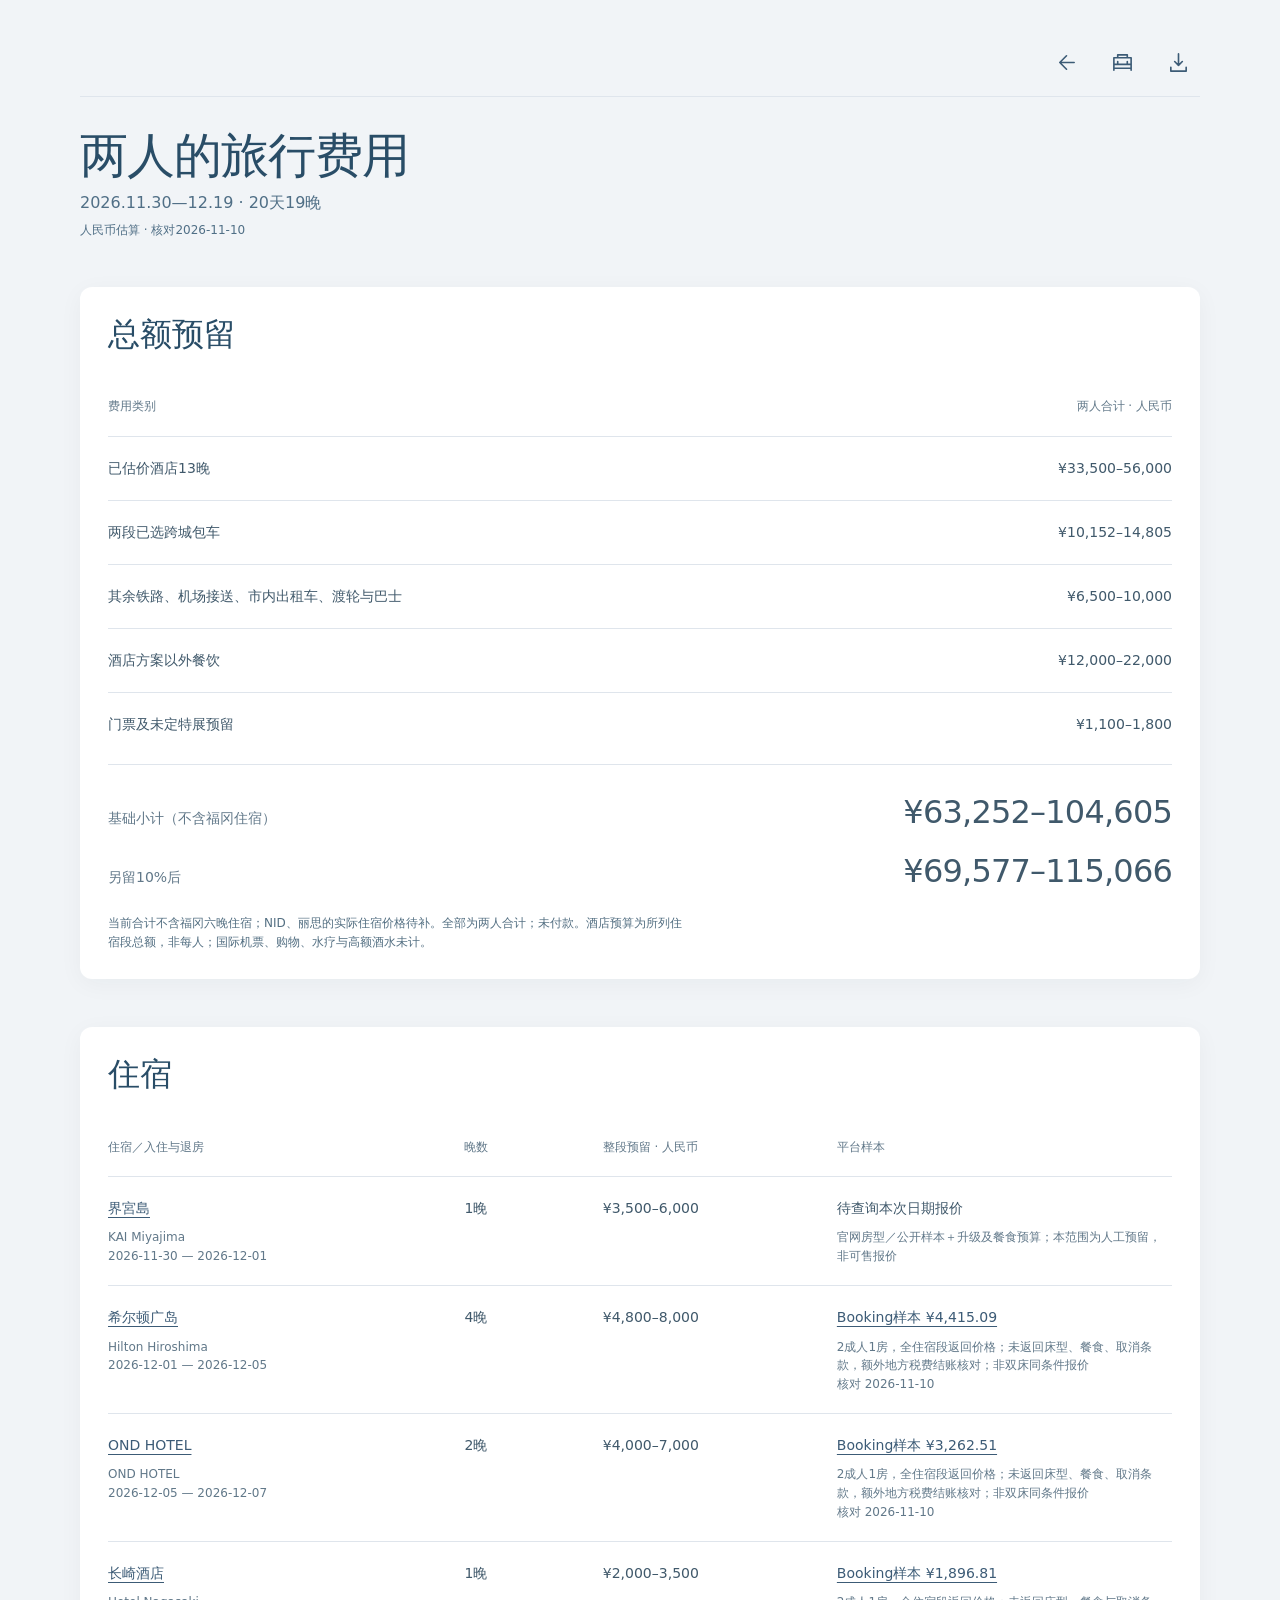
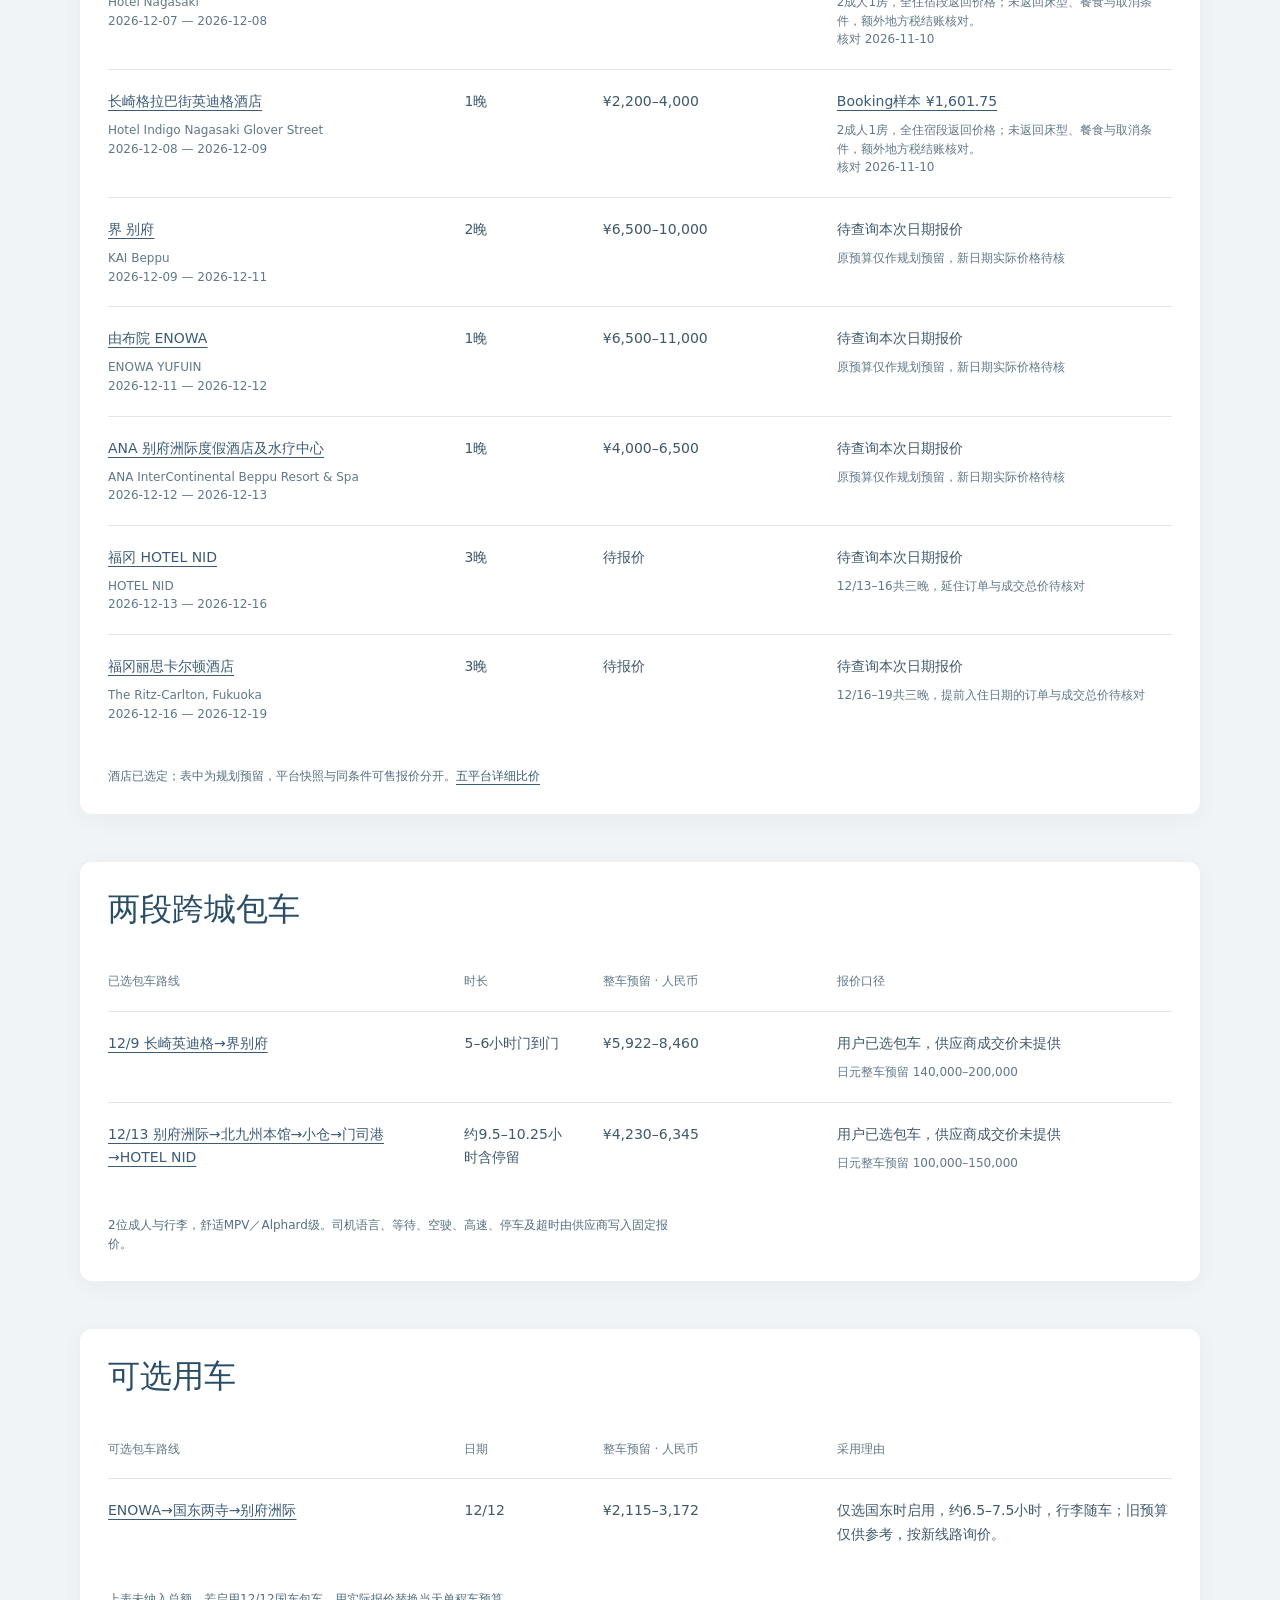
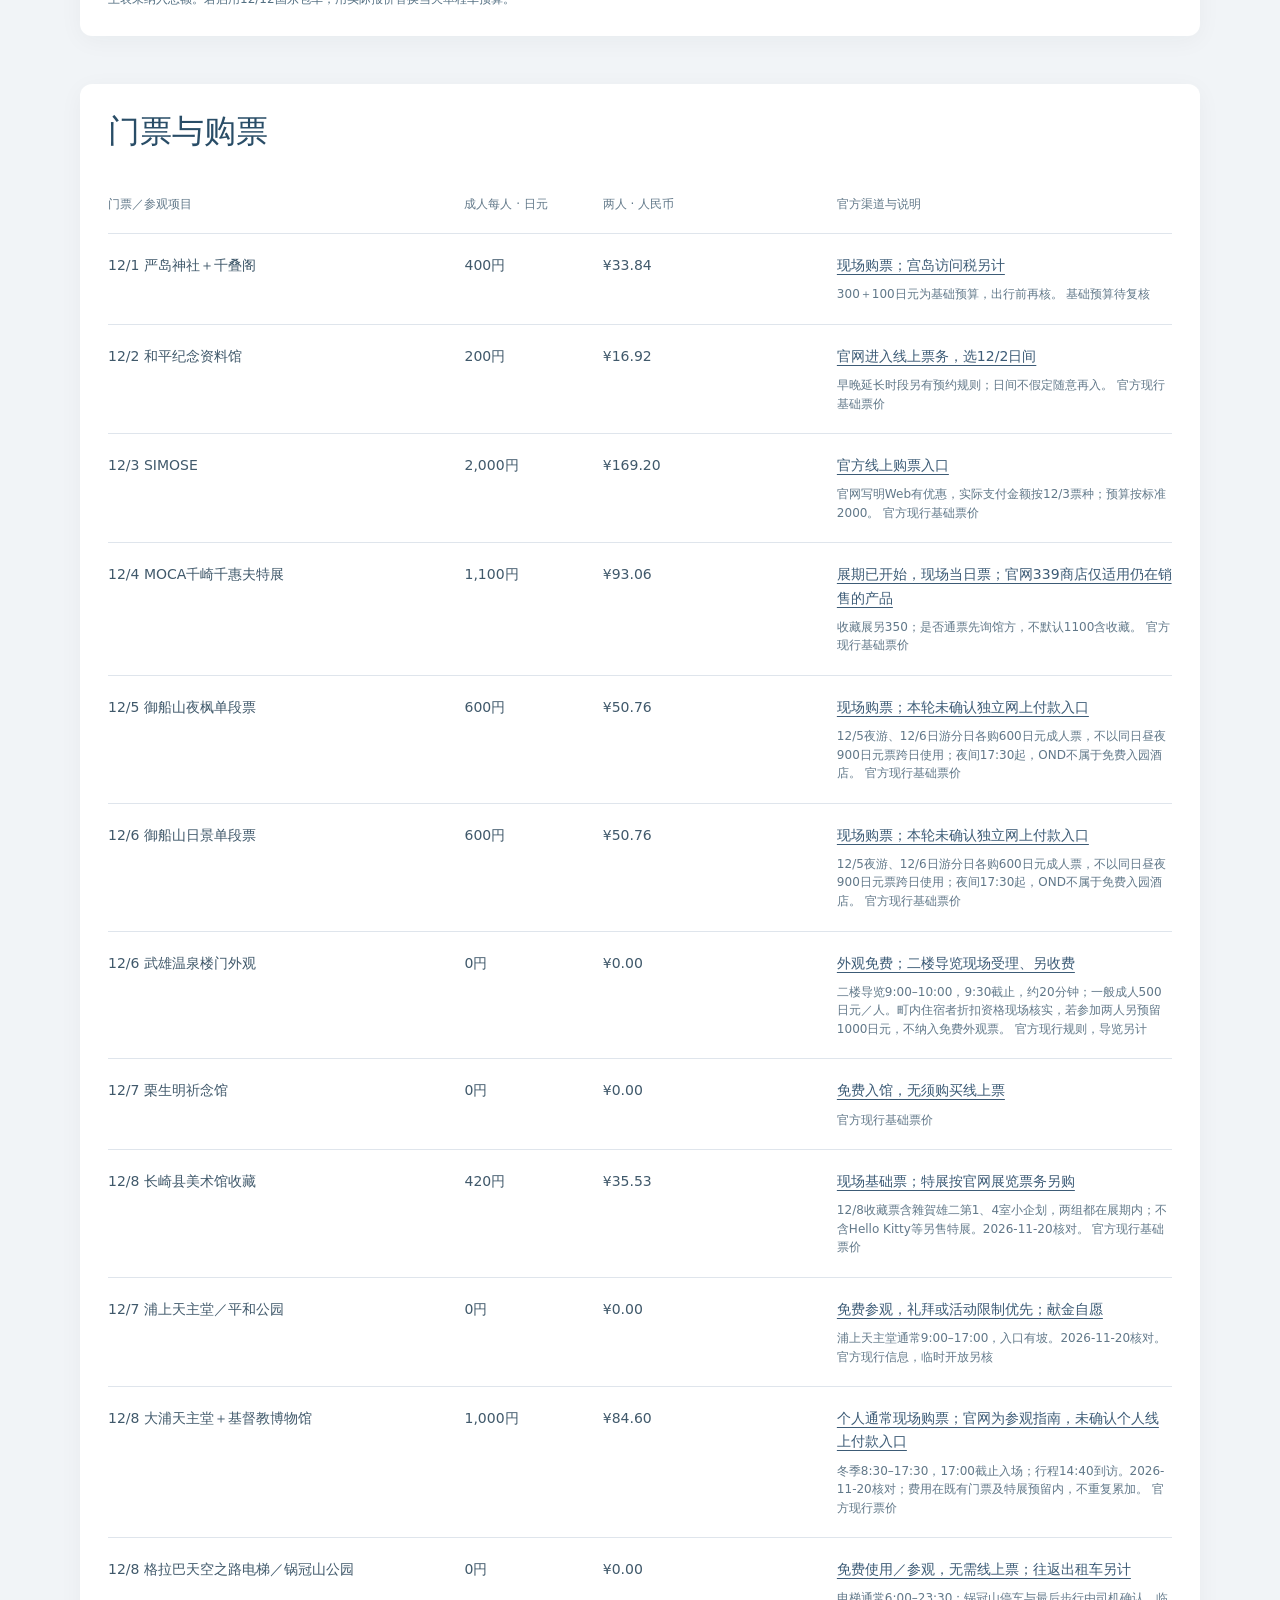
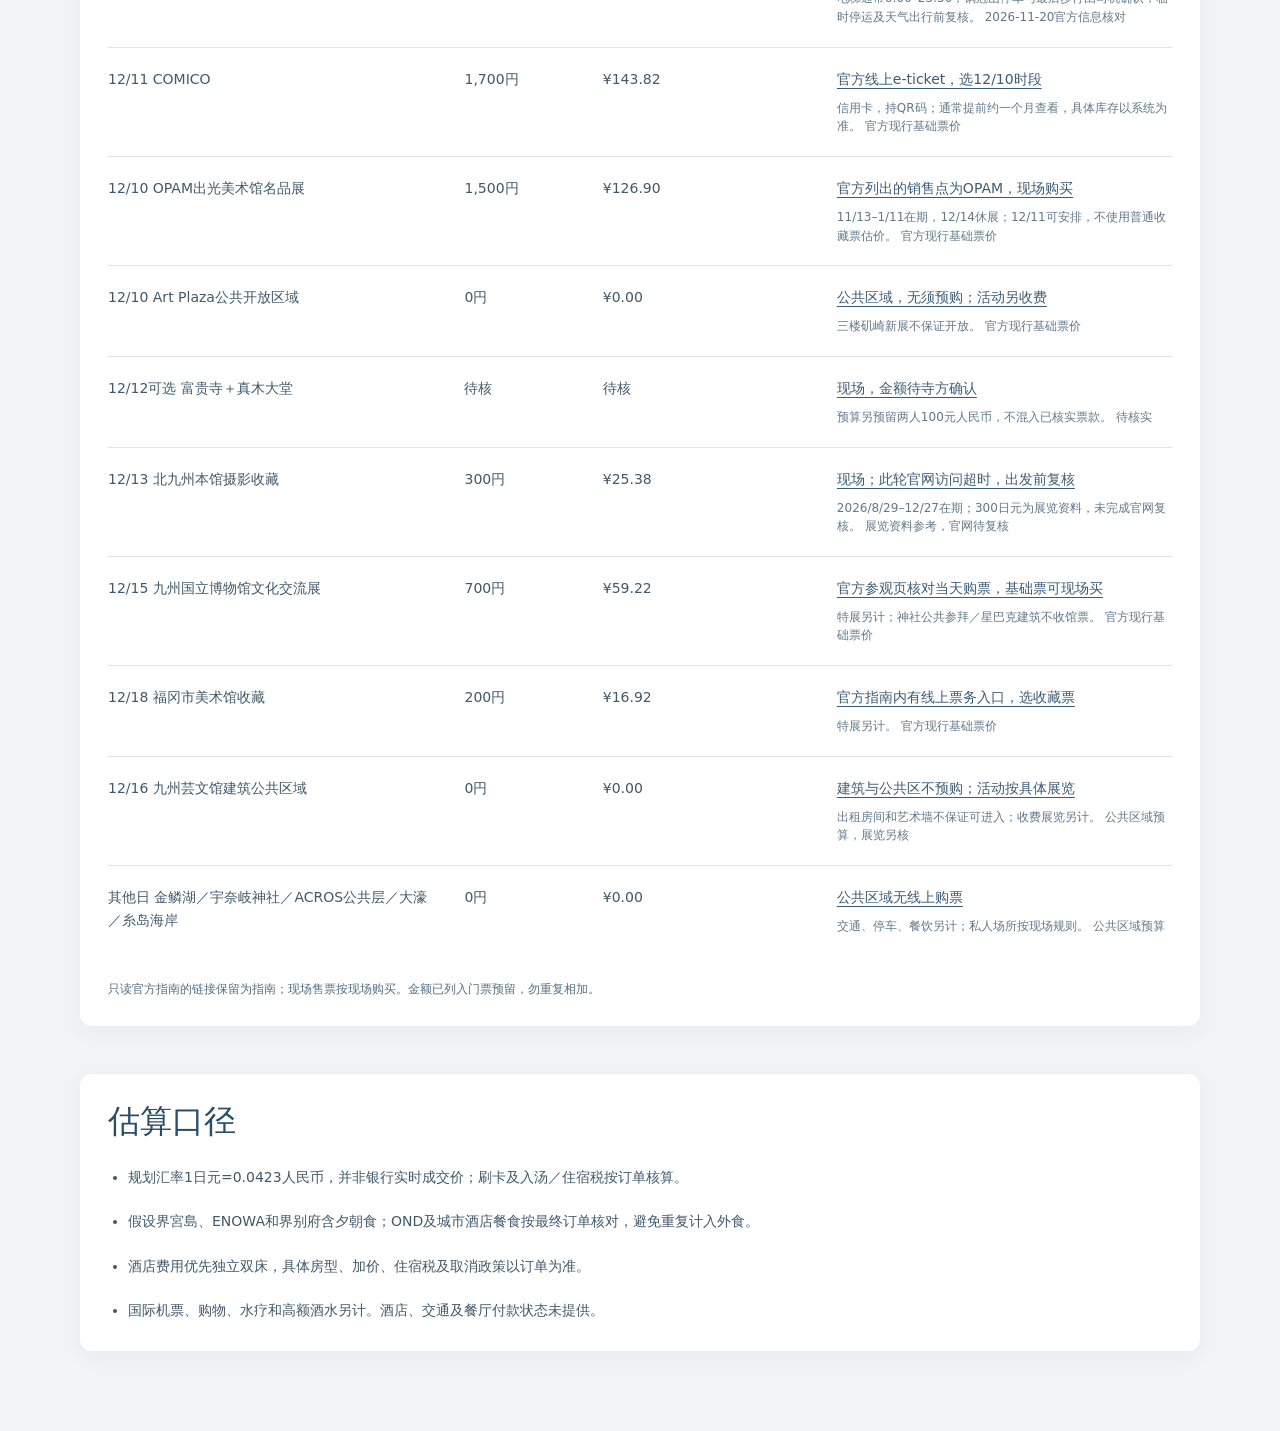
==== commit 59eec5a8: "Confirm Dec 18 Tsugumi dinner and add route-based Fukuoka ramen and yatai" ====
--- a/cost-estimate.html
+++ b/cost-estimate.html
@@ -1 +1 @@
-<!doctype html><html lang="zh-CN"><head><meta charset="utf-8"><meta name="viewport" content="width=device-width,initial-scale=1,viewport-fit=cover"><meta name="theme-color" content="#f1f4f7"><title>旅行费用｜广岛与北九州</title><link rel="stylesheet" href="style.css?v=20261110-clean"><link rel="stylesheet" href="layout.css?v=20261110-clean"><link rel="stylesheet" href="cost-layout.css?v=20261110-clean"><link rel="stylesheet" href="design-system.css?v=20261110-clean"></head><body class="cost-page"><a class="skip-link" href="#cost-content">跳到费用明细</a><main id="cost-content" class="cost-content"><nav class="utility-bar" aria-label="费用资料"><a class="utility-icon" aria-label="返回行前预约" title="返回行前预约" href="index.html#booking"><svg viewBox="0 0 24 24" fill="none" stroke="currentColor" stroke-width="1.7" stroke-linecap="round" stroke-linejoin="round" aria-hidden="true"><path d="m12 5-7 7 7 7M5 12h15"/></svg></a><a class="utility-icon" aria-label="查看酒店比价" title="查看酒店比价" href="hotels.html"><svg viewBox="0 0 24 24" fill="none" stroke="currentColor" stroke-width="1.7" stroke-linecap="round" stroke-linejoin="round" aria-hidden="true"><path d="M3 20V7h18v13M3 14h18M7 7V4h10v3M7 14v-3m10 3v-3M3 18h18"/></svg></a><a class="utility-icon" aria-label="下载费用表" title="下载费用表" href="cost-estimate.csv" download><svg viewBox="0 0 24 24" fill="none" stroke="currentColor" stroke-width="1.7" stroke-linecap="round" stroke-linejoin="round" aria-hidden="true"><path d="M12 3v12m-4-4 4 4 4-4M4 17v4h16v-4"/></svg></a></nav><header class="cost-intro"><h1>两人的旅行费用</h1><p>2026.11.30—12.19 · 20天19晚</p><p class="cost-note">人民币估算 · 核对2026-11-10</p></header><section class="cost-section" id="total"><h2>总额预留</h2><div class="cost-table-scroll" role="region" tabindex="0" aria-label="费用类别明细，窄屏可横向滚动"><table class="cost-table summary"><thead><tr><th scope="col">费用类别</th><th scope="col">两人合计 · 人民币</th></tr></thead><tbody><tr><td>已估价酒店13晚</td><td>¥33,500–56,000</td></tr><tr><td>两段已选跨城包车</td><td>¥10,152–14,805</td></tr><tr><td>其余铁路、机场接送、市内出租车、渡轮与巴士</td><td>¥6,500–10,000</td></tr><tr><td>酒店方案以外餐饮</td><td>¥12,000–22,000</td></tr><tr><td>门票及未定特展预留</td><td>¥1,100–1,800</td></tr></tbody></table></div><dl class="cost-totals"><div><dt>基础小计（不含福冈住宿）</dt><dd>¥63,252–104,605</dd></div><div><dt>另留10%后</dt><dd>¥69,577–115,066</dd></div></dl><p class="cost-note">当前合计不含福冈六晚住宿；NID、丽思的实际住宿价格待补。全部为两人合计；未付款。酒店预算为所列住宿段总额，非每人；国际机票、购物、水疗与高额酒水未计。</p></section><section class="cost-section" id="hotels"><h2>住宿</h2><div class="cost-table-scroll" role="region" tabindex="0" aria-label="住宿／入住与退房明细，窄屏可横向滚动"><table class="cost-table detail"><thead><tr><th scope="col">住宿／入住与退房</th><th scope="col">晚数</th><th scope="col">整段预留 · 人民币</th><th scope="col">平台样本</th></tr></thead><tbody><tr><td><a href="https://hoshinoresorts.com/ja/hotels/kaimiyajima/" target="_blank" rel="noopener noreferrer">界宮島</a><small>KAI Miyajima<br>2026-11-30 — 2026-12-01</small></td><td>1晚</td><td>¥3,500–6,000</td><td>待查询本次日期报价<small>官网房型／公开样本＋升级及餐食预算；本范围为人工预留，非可售报价</small></td></tr><tr><td><a href="https://hiroshima.hiltonjapan.co.jp/rooms/" target="_blank" rel="noopener noreferrer">希尔顿广岛</a><small>Hilton Hiroshima<br>2026-12-01 — 2026-12-05</small></td><td>4晚</td><td>¥4,800–8,000</td><td><a href="https://www.booking.com/hotel/jp/hilton-hiroshima.html" target="_blank" rel="noopener noreferrer">Booking样本 ¥4,415.09</a><small>2成人1房，全住宿段返回价格；未返回床型、餐食、取消条款，额外地方税费结账核对；非双床同条件报价<br>核对 2026-11-10</small></td></tr><tr><td><a href="https://www.ondhotel.jp/stay/" target="_blank" rel="noopener noreferrer">OND HOTEL</a><small>OND HOTEL<br>2026-12-05 — 2026-12-07</small></td><td>2晚</td><td>¥4,000–7,000</td><td><a href="https://www.booking.com/hotel/jp/ond-ondohoteru.html" target="_blank" rel="noopener noreferrer">Booking样本 ¥3,262.51</a><small>2成人1房，全住宿段返回价格；未返回床型、餐食、取消条款，额外地方税费结账核对；非双床同条件报价<br>核对 2026-11-10</small></td></tr><tr><td><a href="https://hotel-nagasaki.jp/tw/" target="_blank" rel="noopener noreferrer">长崎酒店</a><small>Hotel Nagasaki<br>2026-12-07 — 2026-12-08</small></td><td>1晚</td><td>¥2,000–3,500</td><td><a href="https://www.booking.com/hotel/jp/nagasaki.html" target="_blank" rel="noopener noreferrer">Booking样本 ¥1,896.81</a><small>2成人1房，全住宿段返回价格；未返回床型、餐食与取消条件，额外地方税结账核对。<br>核对 2026-11-10</small></td></tr><tr><td><a href="https://nagasaki.hotelindigo.com/" target="_blank" rel="noopener noreferrer">长崎格拉巴街英迪格酒店</a><small>Hotel Indigo Nagasaki Glover Street<br>2026-12-08 — 2026-12-09</small></td><td>1晚</td><td>¥2,200–4,000</td><td><a href="https://www.booking.com/hotel/jp/indigo-nagasaki-glover-street-an-ihg.html" target="_blank" rel="noopener noreferrer">Booking样本 ¥1,601.75</a><small>2成人1房，全住宿段返回价格；未返回床型、餐食与取消条件，额外地方税结账核对。<br>核对 2026-11-10</small></td></tr><tr><td><a href="https://hoshinoresorts.com/ja/hotels/kaibeppu/" target="_blank" rel="noopener noreferrer">界 别府</a><small>KAI Beppu<br>2026-12-09 — 2026-12-11</small></td><td>2晚</td><td>¥6,500–10,000</td><td>待查询本次日期报价<small>原预算仅作规划预留，新日期实际价格待核</small></td></tr><tr><td><a href="https://enowa-yufuin.jp/" target="_blank" rel="noopener noreferrer">由布院 ENOWA</a><small>ENOWA YUFUIN<br>2026-12-11 — 2026-12-12</small></td><td>1晚</td><td>¥6,500–11,000</td><td>待查询本次日期报价<small>原预算仅作规划预留，新日期实际价格待核</small></td></tr><tr><td><a href="https://anaicbeppu.com/faq/" target="_blank" rel="noopener noreferrer">ANA 别府洲际度假酒店及水疗中心</a><small>ANA InterContinental Beppu Resort &amp; Spa<br>2026-12-12 — 2026-12-13</small></td><td>1晚</td><td>¥4,000–6,500</td><td>待查询本次日期报价<small>原预算仅作规划预留，新日期实际价格待核</small></td></tr><tr><td><a href="https://nid.seven-garden.com/en/" target="_blank" rel="noopener noreferrer">福冈 HOTEL NID</a><small>HOTEL NID<br>2026-12-13 — 2026-12-16</small></td><td>3晚</td><td>待报价</td><td>待查询本次日期报价<small>12/13–16共三晚，延住订单与成交总价待核对</small></td></tr><tr><td><a href="https://www.ritzcarlton.com/en/hotels/fukrz-the-ritz-carlton-fukuoka/rooms/" target="_blank" rel="noopener noreferrer">福冈丽思卡尔顿酒店</a><small>The Ritz-Carlton, Fukuoka<br>2026-12-16 — 2026-12-19</small></td><td>3晚</td><td>待报价</td><td>待查询本次日期报价<small>12/16–19共三晚，提前入住日期的订单与成交总价待核对</small></td></tr></tbody></table></div><p class="cost-note">酒店已选定；表中为规划预留，平台快照与同条件可售报价分开。<a href="hotels.html" target="_blank" rel="noopener noreferrer">五平台详细比价</a></p></section><section class="cost-section" id="charters"><h2>两段跨城包车</h2><div class="cost-table-scroll" role="region" tabindex="0" aria-label="已选包车路线明细，窄屏可横向滚动"><table class="cost-table detail"><thead><tr><th scope="col">已选包车路线</th><th scope="col">时长</th><th scope="col">整车预留 · 人民币</th><th scope="col">报价口径</th></tr></thead><tbody><tr><td><a href="https://www.citycab.jp/taxi-introduction/" target="_blank" rel="noopener noreferrer">12/9 长崎英迪格→界别府</a></td><td>5–6小时门到门</td><td>¥5,922–8,460</td><td>用户已选包车，供应商成交价未提供<small>日元整车预留 140,000–200,000</small></td></tr><tr><td><a href="https://kamenoi.co.jp/taxi/campaign/" target="_blank" rel="noopener noreferrer">12/13 别府洲际→北九州本馆→小仓→门司港→HOTEL NID</a></td><td>约9.5–10.25小时含停留</td><td>¥4,230–6,345</td><td>用户已选包车，供应商成交价未提供<small>日元整车预留 100,000–150,000</small></td></tr></tbody></table></div><p class="cost-note">2位成人与行李，舒适MPV／Alphard级。司机语言、等待、空驶、高速、停车及超时由供应商写入固定报价。</p></section><section class="cost-section" id="optional"><h2>可选用车</h2><div class="cost-table-scroll" role="region" tabindex="0" aria-label="可选包车路线明细，窄屏可横向滚动"><table class="cost-table detail"><thead><tr><th scope="col">可选包车路线</th><th scope="col">日期</th><th scope="col">整车预留 · 人民币</th><th scope="col">采用理由</th></tr></thead><tbody><tr><td><a href="https://kamenoi.co.jp/taxi/campaign/" target="_blank" rel="noopener noreferrer">ENOWA→国东两寺→别府洲际</a></td><td>12/12</td><td>¥2,115–3,172</td><td>仅选国东时启用，约6.5–7.5小时，行李随车；旧预算仅供参考，按新线路询价。</td></tr></tbody></table></div><p class="cost-note">上表未纳入总额。若启用12/12国东包车，用实际报价替换当天单程车预算。</p></section><section class="cost-section" id="tickets"><h2>门票与购票</h2><div class="cost-table-scroll" role="region" tabindex="0" aria-label="门票／参观项目明细，窄屏可横向滚动"><table class="cost-table detail"><thead><tr><th scope="col">门票／参观项目</th><th scope="col">成人每人 · 日元</th><th scope="col">两人 · 人民币</th><th scope="col">官方渠道与说明</th></tr></thead><tbody><tr><td>12/1 严岛神社＋千叠阁</td><td>400円</td><td>¥33.84</td><td><a href="https://www.miyajima.or.jp/" target="_blank" rel="noopener noreferrer">现场购票；宫岛访问税另计</a><small>300＋100日元为基础预算，出行前再核。 基础预算待复核</small></td></tr><tr><td>12/2 和平纪念资料馆</td><td>200円</td><td>¥16.92</td><td><a href="https://hpmmuseum.jp/" target="_blank" rel="noopener noreferrer">官网进入线上票务，选12/2日间</a><small>早晚延长时段另有预约规则；日间不假定随意再入。 官方现行基础票价</small></td></tr><tr><td>12/3 SIMOSE</td><td>2,000円</td><td>¥169.20</td><td><a href="https://simose-museum.jp/tickets/" target="_blank" rel="noopener noreferrer">官方线上购票入口</a><small>官网写明Web有优惠，实际支付金额按12/3票种；预算按标准2000。 官方现行基础票价</small></td></tr><tr><td>12/4 MOCA千崎千惠夫特展</td><td>1,100円</td><td>¥93.06</td><td><a href="https://www.hiroshima-moca.jp/exhibition/senzakichieo" target="_blank" rel="noopener noreferrer">展期已开始，现场当日票；官网339商店仅适用仍在销售的产品</a><small>收藏展另350；是否通票先询馆方，不默认1100含收藏。 官方现行基础票价</small></td></tr><tr><td>12/5 御船山夜枫单段票</td><td>600円</td><td>¥50.76</td><td><a href="https://www.mifuneyamarakuen.jp/autumn/" target="_blank" rel="noopener noreferrer">现场购票；本轮未确认独立网上付款入口</a><small>12/5夜游、12/6日游分日各购600日元成人票，不以同日昼夜900日元票跨日使用；夜间17:30起，OND不属于免费入园酒店。 官方现行基础票价</small></td></tr><tr><td>12/6 御船山日景单段票</td><td>600円</td><td>¥50.76</td><td><a href="https://www.mifuneyamarakuen.jp/autumn/" target="_blank" rel="noopener noreferrer">现场购票；本轮未确认独立网上付款入口</a><small>12/5夜游、12/6日游分日各购600日元成人票，不以同日昼夜900日元票跨日使用；夜间17:30起，OND不属于免费入园酒店。 官方现行基础票价</small></td></tr><tr><td>12/6 武雄温泉楼门外观</td><td>0円</td><td>¥0.00</td><td><a href="https://www.takeo-kk.net/sightseeing/001373.php" target="_blank" rel="noopener noreferrer">外观免费；二楼导览现场受理、另收费</a><small>二楼导览9:00–10:00，9:30截止，约20分钟；一般成人500日元／人。町内住宿者折扣资格现场核实，若参加两人另预留1000日元，不纳入免费外观票。 官方现行规则，导览另计</small></td></tr><tr><td>12/7 栗生明祈念馆</td><td>0円</td><td>¥0.00</td><td><a href="https://www.peace-nagasaki.go.jp/guide" target="_blank" rel="noopener noreferrer">免费入馆，无须购买线上票</a><small> 官方现行基础票价</small></td></tr><tr><td>12/8 长崎县美术馆收藏</td><td>420円</td><td>¥35.53</td><td><a href="https://www.nagasaki-museum.jp/visitor" target="_blank" rel="noopener noreferrer">现场基础票；特展按官网展览票务另购</a><small>12/8收藏票含雜賀雄二第1、4室小企划，两组都在展期内；不含Hello Kitty等另售特展。2026-11-20核对。 官方现行基础票价</small></td></tr><tr><td>12/7 浦上天主堂／平和公园</td><td>0円</td><td>¥0.00</td><td><a href="https://www.at-nagasaki.jp/spot/122" target="_blank" rel="noopener noreferrer">免费参观，礼拜或活动限制优先；献金自愿</a><small>浦上天主堂通常9:00–17:00，入口有坡。2026-11-20核对。 官方现行信息，临时开放另核</small></td></tr><tr><td>12/8 大浦天主堂＋基督教博物馆</td><td>1,000円</td><td>¥84.60</td><td><a href="https://oura-church.jp/guide/" target="_blank" rel="noopener noreferrer">个人通常现场购票；官网为参观指南，未确认个人线上付款入口</a><small>冬季8:30–17:30，17:00截止入场；行程14:40到访。2026-11-20核对；费用在既有门票及特展预留内，不重复累加。 官方现行票价</small></td></tr><tr><td>12/8 格拉巴天空之路电梯／锅冠山公园</td><td>0円</td><td>¥0.00</td><td><a href="https://www.at-nagasaki.jp/spot/62406" target="_blank" rel="noopener noreferrer">免费使用／参观，无需线上票；往返出租车另计</a><small>电梯通常6:00–23:30；锅冠山停车与最后步行由司机确认，临时停运及天气出行前复核。 2026-11-20官方信息核对</small></td></tr><tr><td>12/11 COMICO</td><td>1,700円</td><td>¥143.82</td><td><a href="https://reserva.be/comicoartmuseumyufuin" target="_blank" rel="noopener noreferrer">官方线上e-ticket，选12/10时段</a><small>信用卡，持QR码；通常提前约一个月查看，具体库存以系统为准。 官方现行基础票价</small></td></tr><tr><td>12/10 OPAM出光美术馆名品展</td><td>1,500円</td><td>¥126.90</td><td><a href="https://www.opam.jp/exhibitions/detail/a56e8223-b250-4c01-a096-1a25013ea3de" target="_blank" rel="noopener noreferrer">官方列出的销售点为OPAM，现场购买</a><small>11/13–1/11在期，12/14休展；12/11可安排，不使用普通收藏票估价。 官方现行基础票价</small></td></tr><tr><td>12/10 Art Plaza公共开放区域</td><td>0円</td><td>¥0.00</td><td><a href="https://www.art-plaza.jp/" target="_blank" rel="noopener noreferrer">公共区域，无须预购；活动另收费</a><small>三楼矶崎新展不保证开放。 官方现行基础票价</small></td></tr><tr><td>12/12可选 富贵寺＋真木大堂</td><td>待核</td><td>待核</td><td><a href="https://www.makiodo.jp/access.html" target="_blank" rel="noopener noreferrer">现场，金额待寺方确认</a><small>预算另预留两人100元人民币，不混入已核实票款。 待核实</small></td></tr><tr><td>12/13 北九州本馆摄影收藏</td><td>300円</td><td>¥25.38</td><td><a href="https://kmma.jp/exhibition/collection2-photograph/" target="_blank" rel="noopener noreferrer">现场；此轮官网访问超时，出发前复核</a><small>2026/8/29–12/27在期；300日元为展览资料，未完成官网复核。 展览资料参考，官网待复核</small></td></tr><tr><td>12/15 九州国立博物馆文化交流展</td><td>700円</td><td>¥59.22</td><td><a href="https://www.kyuhaku.jp/visit/visit_qanda.html" target="_blank" rel="noopener noreferrer">官方参观页核对当天购票，基础票可现场买</a><small>特展另计；神社公共参拜／星巴克建筑不收馆票。 官方现行基础票价</small></td></tr><tr><td>12/17 福冈市美术馆收藏</td><td>200円</td><td>¥16.92</td><td><a href="https://www.fukuoka-art-museum.jp/guide/" target="_blank" rel="noopener noreferrer">官方指南内有线上票务入口，选收藏票</a><small>特展另计。 官方现行基础票价</small></td></tr><tr><td>12/18 九州芸文馆建筑公共区域</td><td>0円</td><td>¥0.00</td><td><a href="https://www.kyushu-geibun.jp/" target="_blank" rel="noopener noreferrer">建筑与公共区不预购；活动按具体展览</a><small>出租房间和艺术墙不保证可进入；收费展览另计。 公共区域预算，展览另核</small></td></tr><tr><td>其他日 金鳞湖／宇奈岐神社／ACROS公共层／大濠／糸岛海岸</td><td>0円</td><td>¥0.00</td><td><a href="https://yokanavi.com/" target="_blank" rel="noopener noreferrer">公共区域无线上购票</a><small>交通、停车、餐饮另计；私人场所按现场规则。 公共区域预算</small></td></tr></tbody></table></div><p class="cost-note">只读官方指南的链接保留为指南；现场售票按现场购买。金额已列入门票预留，勿重复相加。</p></section><section class="cost-section" id="notes"><h2>估算口径</h2><ul class="cost-assumptions"><li>规划汇率1日元=0.0423人民币，并非银行实时成交价；刷卡及入汤／住宿税按订单核算。</li><li>假设界宮島、ENOWA和界别府含夕朝食；OND及城市酒店餐食按最终订单核对，避免重复计入外食。</li><li>酒店费用优先独立双床，具体房型、加价、住宿税及取消政策以订单为准。</li><li>国际机票、购物、水疗和高额酒水另计。酒店、交通及餐厅付款状态未提供。</li></ul></section></main></body></html>+<!doctype html><html lang="zh-CN"><head><meta charset="utf-8"><meta name="viewport" content="width=device-width,initial-scale=1,viewport-fit=cover"><meta name="theme-color" content="#f1f4f7"><title>旅行费用｜广岛与北九州</title><link rel="stylesheet" href="style.css?v=20261110-clean"><link rel="stylesheet" href="layout.css?v=20261110-clean"><link rel="stylesheet" href="cost-layout.css?v=20261110-clean"><link rel="stylesheet" href="design-system.css?v=20261110-clean"></head><body class="cost-page"><a class="skip-link" href="#cost-content">跳到费用明细</a><main id="cost-content" class="cost-content"><nav class="utility-bar" aria-label="费用资料"><a class="utility-icon" aria-label="返回行前预约" title="返回行前预约" href="index.html#booking"><svg viewBox="0 0 24 24" fill="none" stroke="currentColor" stroke-width="1.7" stroke-linecap="round" stroke-linejoin="round" aria-hidden="true"><path d="m12 5-7 7 7 7M5 12h15"/></svg></a><a class="utility-icon" aria-label="查看酒店比价" title="查看酒店比价" href="hotels.html"><svg viewBox="0 0 24 24" fill="none" stroke="currentColor" stroke-width="1.7" stroke-linecap="round" stroke-linejoin="round" aria-hidden="true"><path d="M3 20V7h18v13M3 14h18M7 7V4h10v3M7 14v-3m10 3v-3M3 18h18"/></svg></a><a class="utility-icon" aria-label="下载费用表" title="下载费用表" href="cost-estimate.csv" download><svg viewBox="0 0 24 24" fill="none" stroke="currentColor" stroke-width="1.7" stroke-linecap="round" stroke-linejoin="round" aria-hidden="true"><path d="M12 3v12m-4-4 4 4 4-4M4 17v4h16v-4"/></svg></a></nav><header class="cost-intro"><h1>两人的旅行费用</h1><p>2026.11.30—12.19 · 20天19晚</p><p class="cost-note">人民币估算 · 核对2026-11-10</p></header><section class="cost-section" id="total"><h2>总额预留</h2><div class="cost-table-scroll" role="region" tabindex="0" aria-label="费用类别明细，窄屏可横向滚动"><table class="cost-table summary"><thead><tr><th scope="col">费用类别</th><th scope="col">两人合计 · 人民币</th></tr></thead><tbody><tr><td>已估价酒店13晚</td><td>¥33,500–56,000</td></tr><tr><td>两段已选跨城包车</td><td>¥10,152–14,805</td></tr><tr><td>其余铁路、机场接送、市内出租车、渡轮与巴士</td><td>¥6,500–10,000</td></tr><tr><td>酒店方案以外餐饮</td><td>¥12,000–22,000</td></tr><tr><td>门票及未定特展预留</td><td>¥1,100–1,800</td></tr></tbody></table></div><dl class="cost-totals"><div><dt>基础小计（不含福冈住宿）</dt><dd>¥63,252–104,605</dd></div><div><dt>另留10%后</dt><dd>¥69,577–115,066</dd></div></dl><p class="cost-note">当前合计不含福冈六晚住宿；NID、丽思的实际住宿价格待补。全部为两人合计；未付款。酒店预算为所列住宿段总额，非每人；国际机票、购物、水疗与高额酒水未计。</p></section><section class="cost-section" id="hotels"><h2>住宿</h2><div class="cost-table-scroll" role="region" tabindex="0" aria-label="住宿／入住与退房明细，窄屏可横向滚动"><table class="cost-table detail"><thead><tr><th scope="col">住宿／入住与退房</th><th scope="col">晚数</th><th scope="col">整段预留 · 人民币</th><th scope="col">平台样本</th></tr></thead><tbody><tr><td><a href="https://hoshinoresorts.com/ja/hotels/kaimiyajima/" target="_blank" rel="noopener noreferrer">界宮島</a><small>KAI Miyajima<br>2026-11-30 — 2026-12-01</small></td><td>1晚</td><td>¥3,500–6,000</td><td>待查询本次日期报价<small>官网房型／公开样本＋升级及餐食预算；本范围为人工预留，非可售报价</small></td></tr><tr><td><a href="https://hiroshima.hiltonjapan.co.jp/rooms/" target="_blank" rel="noopener noreferrer">希尔顿广岛</a><small>Hilton Hiroshima<br>2026-12-01 — 2026-12-05</small></td><td>4晚</td><td>¥4,800–8,000</td><td><a href="https://www.booking.com/hotel/jp/hilton-hiroshima.html" target="_blank" rel="noopener noreferrer">Booking样本 ¥4,415.09</a><small>2成人1房，全住宿段返回价格；未返回床型、餐食、取消条款，额外地方税费结账核对；非双床同条件报价<br>核对 2026-11-10</small></td></tr><tr><td><a href="https://www.ondhotel.jp/stay/" target="_blank" rel="noopener noreferrer">OND HOTEL</a><small>OND HOTEL<br>2026-12-05 — 2026-12-07</small></td><td>2晚</td><td>¥4,000–7,000</td><td><a href="https://www.booking.com/hotel/jp/ond-ondohoteru.html" target="_blank" rel="noopener noreferrer">Booking样本 ¥3,262.51</a><small>2成人1房，全住宿段返回价格；未返回床型、餐食、取消条款，额外地方税费结账核对；非双床同条件报价<br>核对 2026-11-10</small></td></tr><tr><td><a href="https://hotel-nagasaki.jp/tw/" target="_blank" rel="noopener noreferrer">长崎酒店</a><small>Hotel Nagasaki<br>2026-12-07 — 2026-12-08</small></td><td>1晚</td><td>¥2,000–3,500</td><td><a href="https://www.booking.com/hotel/jp/nagasaki.html" target="_blank" rel="noopener noreferrer">Booking样本 ¥1,896.81</a><small>2成人1房，全住宿段返回价格；未返回床型、餐食与取消条件，额外地方税结账核对。<br>核对 2026-11-10</small></td></tr><tr><td><a href="https://nagasaki.hotelindigo.com/" target="_blank" rel="noopener noreferrer">长崎格拉巴街英迪格酒店</a><small>Hotel Indigo Nagasaki Glover Street<br>2026-12-08 — 2026-12-09</small></td><td>1晚</td><td>¥2,200–4,000</td><td><a href="https://www.booking.com/hotel/jp/indigo-nagasaki-glover-street-an-ihg.html" target="_blank" rel="noopener noreferrer">Booking样本 ¥1,601.75</a><small>2成人1房，全住宿段返回价格；未返回床型、餐食与取消条件，额外地方税结账核对。<br>核对 2026-11-10</small></td></tr><tr><td><a href="https://hoshinoresorts.com/ja/hotels/kaibeppu/" target="_blank" rel="noopener noreferrer">界 别府</a><small>KAI Beppu<br>2026-12-09 — 2026-12-11</small></td><td>2晚</td><td>¥6,500–10,000</td><td>待查询本次日期报价<small>原预算仅作规划预留，新日期实际价格待核</small></td></tr><tr><td><a href="https://enowa-yufuin.jp/" target="_blank" rel="noopener noreferrer">由布院 ENOWA</a><small>ENOWA YUFUIN<br>2026-12-11 — 2026-12-12</small></td><td>1晚</td><td>¥6,500–11,000</td><td>待查询本次日期报价<small>原预算仅作规划预留，新日期实际价格待核</small></td></tr><tr><td><a href="https://anaicbeppu.com/faq/" target="_blank" rel="noopener noreferrer">ANA 别府洲际度假酒店及水疗中心</a><small>ANA InterContinental Beppu Resort &amp; Spa<br>2026-12-12 — 2026-12-13</small></td><td>1晚</td><td>¥4,000–6,500</td><td>待查询本次日期报价<small>原预算仅作规划预留，新日期实际价格待核</small></td></tr><tr><td><a href="https://nid.seven-garden.com/en/" target="_blank" rel="noopener noreferrer">福冈 HOTEL NID</a><small>HOTEL NID<br>2026-12-13 — 2026-12-16</small></td><td>3晚</td><td>待报价</td><td>待查询本次日期报价<small>12/13–16共三晚，延住订单与成交总价待核对</small></td></tr><tr><td><a href="https://www.ritzcarlton.com/en/hotels/fukrz-the-ritz-carlton-fukuoka/rooms/" target="_blank" rel="noopener noreferrer">福冈丽思卡尔顿酒店</a><small>The Ritz-Carlton, Fukuoka<br>2026-12-16 — 2026-12-19</small></td><td>3晚</td><td>待报价</td><td>待查询本次日期报价<small>12/16–19共三晚，提前入住日期的订单与成交总价待核对</small></td></tr></tbody></table></div><p class="cost-note">酒店已选定；表中为规划预留，平台快照与同条件可售报价分开。<a href="hotels.html" target="_blank" rel="noopener noreferrer">五平台详细比价</a></p></section><section class="cost-section" id="charters"><h2>两段跨城包车</h2><div class="cost-table-scroll" role="region" tabindex="0" aria-label="已选包车路线明细，窄屏可横向滚动"><table class="cost-table detail"><thead><tr><th scope="col">已选包车路线</th><th scope="col">时长</th><th scope="col">整车预留 · 人民币</th><th scope="col">报价口径</th></tr></thead><tbody><tr><td><a href="https://www.citycab.jp/taxi-introduction/" target="_blank" rel="noopener noreferrer">12/9 长崎英迪格→界别府</a></td><td>5–6小时门到门</td><td>¥5,922–8,460</td><td>用户已选包车，供应商成交价未提供<small>日元整车预留 140,000–200,000</small></td></tr><tr><td><a href="https://kamenoi.co.jp/taxi/campaign/" target="_blank" rel="noopener noreferrer">12/13 别府洲际→北九州本馆→小仓→门司港→HOTEL NID</a></td><td>约9.5–10.25小时含停留</td><td>¥4,230–6,345</td><td>用户已选包车，供应商成交价未提供<small>日元整车预留 100,000–150,000</small></td></tr></tbody></table></div><p class="cost-note">2位成人与行李，舒适MPV／Alphard级。司机语言、等待、空驶、高速、停车及超时由供应商写入固定报价。</p></section><section class="cost-section" id="optional"><h2>可选用车</h2><div class="cost-table-scroll" role="region" tabindex="0" aria-label="可选包车路线明细，窄屏可横向滚动"><table class="cost-table detail"><thead><tr><th scope="col">可选包车路线</th><th scope="col">日期</th><th scope="col">整车预留 · 人民币</th><th scope="col">采用理由</th></tr></thead><tbody><tr><td><a href="https://kamenoi.co.jp/taxi/campaign/" target="_blank" rel="noopener noreferrer">ENOWA→国东两寺→别府洲际</a></td><td>12/12</td><td>¥2,115–3,172</td><td>仅选国东时启用，约6.5–7.5小时，行李随车；旧预算仅供参考，按新线路询价。</td></tr></tbody></table></div><p class="cost-note">上表未纳入总额。若启用12/12国东包车，用实际报价替换当天单程车预算。</p></section><section class="cost-section" id="tickets"><h2>门票与购票</h2><div class="cost-table-scroll" role="region" tabindex="0" aria-label="门票／参观项目明细，窄屏可横向滚动"><table class="cost-table detail"><thead><tr><th scope="col">门票／参观项目</th><th scope="col">成人每人 · 日元</th><th scope="col">两人 · 人民币</th><th scope="col">官方渠道与说明</th></tr></thead><tbody><tr><td>12/1 严岛神社＋千叠阁</td><td>400円</td><td>¥33.84</td><td><a href="https://www.miyajima.or.jp/" target="_blank" rel="noopener noreferrer">现场购票；宫岛访问税另计</a><small>300＋100日元为基础预算，出行前再核。 基础预算待复核</small></td></tr><tr><td>12/2 和平纪念资料馆</td><td>200円</td><td>¥16.92</td><td><a href="https://hpmmuseum.jp/" target="_blank" rel="noopener noreferrer">官网进入线上票务，选12/2日间</a><small>早晚延长时段另有预约规则；日间不假定随意再入。 官方现行基础票价</small></td></tr><tr><td>12/3 SIMOSE</td><td>2,000円</td><td>¥169.20</td><td><a href="https://simose-museum.jp/tickets/" target="_blank" rel="noopener noreferrer">官方线上购票入口</a><small>官网写明Web有优惠，实际支付金额按12/3票种；预算按标准2000。 官方现行基础票价</small></td></tr><tr><td>12/4 MOCA千崎千惠夫特展</td><td>1,100円</td><td>¥93.06</td><td><a href="https://www.hiroshima-moca.jp/exhibition/senzakichieo" target="_blank" rel="noopener noreferrer">展期已开始，现场当日票；官网339商店仅适用仍在销售的产品</a><small>收藏展另350；是否通票先询馆方，不默认1100含收藏。 官方现行基础票价</small></td></tr><tr><td>12/5 御船山夜枫单段票</td><td>600円</td><td>¥50.76</td><td><a href="https://www.mifuneyamarakuen.jp/autumn/" target="_blank" rel="noopener noreferrer">现场购票；本轮未确认独立网上付款入口</a><small>12/5夜游、12/6日游分日各购600日元成人票，不以同日昼夜900日元票跨日使用；夜间17:30起，OND不属于免费入园酒店。 官方现行基础票价</small></td></tr><tr><td>12/6 御船山日景单段票</td><td>600円</td><td>¥50.76</td><td><a href="https://www.mifuneyamarakuen.jp/autumn/" target="_blank" rel="noopener noreferrer">现场购票；本轮未确认独立网上付款入口</a><small>12/5夜游、12/6日游分日各购600日元成人票，不以同日昼夜900日元票跨日使用；夜间17:30起，OND不属于免费入园酒店。 官方现行基础票价</small></td></tr><tr><td>12/6 武雄温泉楼门外观</td><td>0円</td><td>¥0.00</td><td><a href="https://www.takeo-kk.net/sightseeing/001373.php" target="_blank" rel="noopener noreferrer">外观免费；二楼导览现场受理、另收费</a><small>二楼导览9:00–10:00，9:30截止，约20分钟；一般成人500日元／人。町内住宿者折扣资格现场核实，若参加两人另预留1000日元，不纳入免费外观票。 官方现行规则，导览另计</small></td></tr><tr><td>12/7 栗生明祈念馆</td><td>0円</td><td>¥0.00</td><td><a href="https://www.peace-nagasaki.go.jp/guide" target="_blank" rel="noopener noreferrer">免费入馆，无须购买线上票</a><small> 官方现行基础票价</small></td></tr><tr><td>12/8 长崎县美术馆收藏</td><td>420円</td><td>¥35.53</td><td><a href="https://www.nagasaki-museum.jp/visitor" target="_blank" rel="noopener noreferrer">现场基础票；特展按官网展览票务另购</a><small>12/8收藏票含雜賀雄二第1、4室小企划，两组都在展期内；不含Hello Kitty等另售特展。2026-11-20核对。 官方现行基础票价</small></td></tr><tr><td>12/7 浦上天主堂／平和公园</td><td>0円</td><td>¥0.00</td><td><a href="https://www.at-nagasaki.jp/spot/122" target="_blank" rel="noopener noreferrer">免费参观，礼拜或活动限制优先；献金自愿</a><small>浦上天主堂通常9:00–17:00，入口有坡。2026-11-20核对。 官方现行信息，临时开放另核</small></td></tr><tr><td>12/8 大浦天主堂＋基督教博物馆</td><td>1,000円</td><td>¥84.60</td><td><a href="https://oura-church.jp/guide/" target="_blank" rel="noopener noreferrer">个人通常现场购票；官网为参观指南，未确认个人线上付款入口</a><small>冬季8:30–17:30，17:00截止入场；行程14:40到访。2026-11-20核对；费用在既有门票及特展预留内，不重复累加。 官方现行票价</small></td></tr><tr><td>12/8 格拉巴天空之路电梯／锅冠山公园</td><td>0円</td><td>¥0.00</td><td><a href="https://www.at-nagasaki.jp/spot/62406" target="_blank" rel="noopener noreferrer">免费使用／参观，无需线上票；往返出租车另计</a><small>电梯通常6:00–23:30；锅冠山停车与最后步行由司机确认，临时停运及天气出行前复核。 2026-11-20官方信息核对</small></td></tr><tr><td>12/11 COMICO</td><td>1,700円</td><td>¥143.82</td><td><a href="https://reserva.be/comicoartmuseumyufuin" target="_blank" rel="noopener noreferrer">官方线上e-ticket，选12/10时段</a><small>信用卡，持QR码；通常提前约一个月查看，具体库存以系统为准。 官方现行基础票价</small></td></tr><tr><td>12/10 OPAM出光美术馆名品展</td><td>1,500円</td><td>¥126.90</td><td><a href="https://www.opam.jp/exhibitions/detail/a56e8223-b250-4c01-a096-1a25013ea3de" target="_blank" rel="noopener noreferrer">官方列出的销售点为OPAM，现场购买</a><small>11/13–1/11在期，12/14休展；12/11可安排，不使用普通收藏票估价。 官方现行基础票价</small></td></tr><tr><td>12/10 Art Plaza公共开放区域</td><td>0円</td><td>¥0.00</td><td><a href="https://www.art-plaza.jp/" target="_blank" rel="noopener noreferrer">公共区域，无须预购；活动另收费</a><small>三楼矶崎新展不保证开放。 官方现行基础票价</small></td></tr><tr><td>12/12可选 富贵寺＋真木大堂</td><td>待核</td><td>待核</td><td><a href="https://www.makiodo.jp/access.html" target="_blank" rel="noopener noreferrer">现场，金额待寺方确认</a><small>预算另预留两人100元人民币，不混入已核实票款。 待核实</small></td></tr><tr><td>12/13 北九州本馆摄影收藏</td><td>300円</td><td>¥25.38</td><td><a href="https://kmma.jp/exhibition/collection2-photograph/" target="_blank" rel="noopener noreferrer">现场；此轮官网访问超时，出发前复核</a><small>2026/8/29–12/27在期；300日元为展览资料，未完成官网复核。 展览资料参考，官网待复核</small></td></tr><tr><td>12/15 九州国立博物馆文化交流展</td><td>700円</td><td>¥59.22</td><td><a href="https://www.kyuhaku.jp/visit/visit_qanda.html" target="_blank" rel="noopener noreferrer">官方参观页核对当天购票，基础票可现场买</a><small>特展另计；神社公共参拜／星巴克建筑不收馆票。 官方现行基础票价</small></td></tr><tr><td>12/18 福冈市美术馆收藏</td><td>200円</td><td>¥16.92</td><td><a href="https://www.fukuoka-art-museum.jp/guide/" target="_blank" rel="noopener noreferrer">官方指南内有线上票务入口，选收藏票</a><small>特展另计。 官方现行基础票价</small></td></tr><tr><td>12/16 九州芸文馆建筑公共区域</td><td>0円</td><td>¥0.00</td><td><a href="https://www.kyushu-geibun.jp/" target="_blank" rel="noopener noreferrer">建筑与公共区不预购；活动按具体展览</a><small>出租房间和艺术墙不保证可进入；收费展览另计。 公共区域预算，展览另核</small></td></tr><tr><td>其他日 金鳞湖／宇奈岐神社／ACROS公共层／大濠／糸岛海岸</td><td>0円</td><td>¥0.00</td><td><a href="https://yokanavi.com/" target="_blank" rel="noopener noreferrer">公共区域无线上购票</a><small>交通、停车、餐饮另计；私人场所按现场规则。 公共区域预算</small></td></tr></tbody></table></div><p class="cost-note">只读官方指南的链接保留为指南；现场售票按现场购买。金额已列入门票预留，勿重复相加。</p></section><section class="cost-section" id="notes"><h2>估算口径</h2><ul class="cost-assumptions"><li>规划汇率1日元=0.0423人民币，并非银行实时成交价；刷卡及入汤／住宿税按订单核算。</li><li>假设界宮島、ENOWA和界别府含夕朝食；OND及城市酒店餐食按最终订单核对，避免重复计入外食。</li><li>酒店费用优先独立双床，具体房型、加价、住宿税及取消政策以订单为准。</li><li>国际机票、购物、水疗和高额酒水另计。酒店、交通及餐厅付款状态未提供。</li></ul></section></main></body></html>
